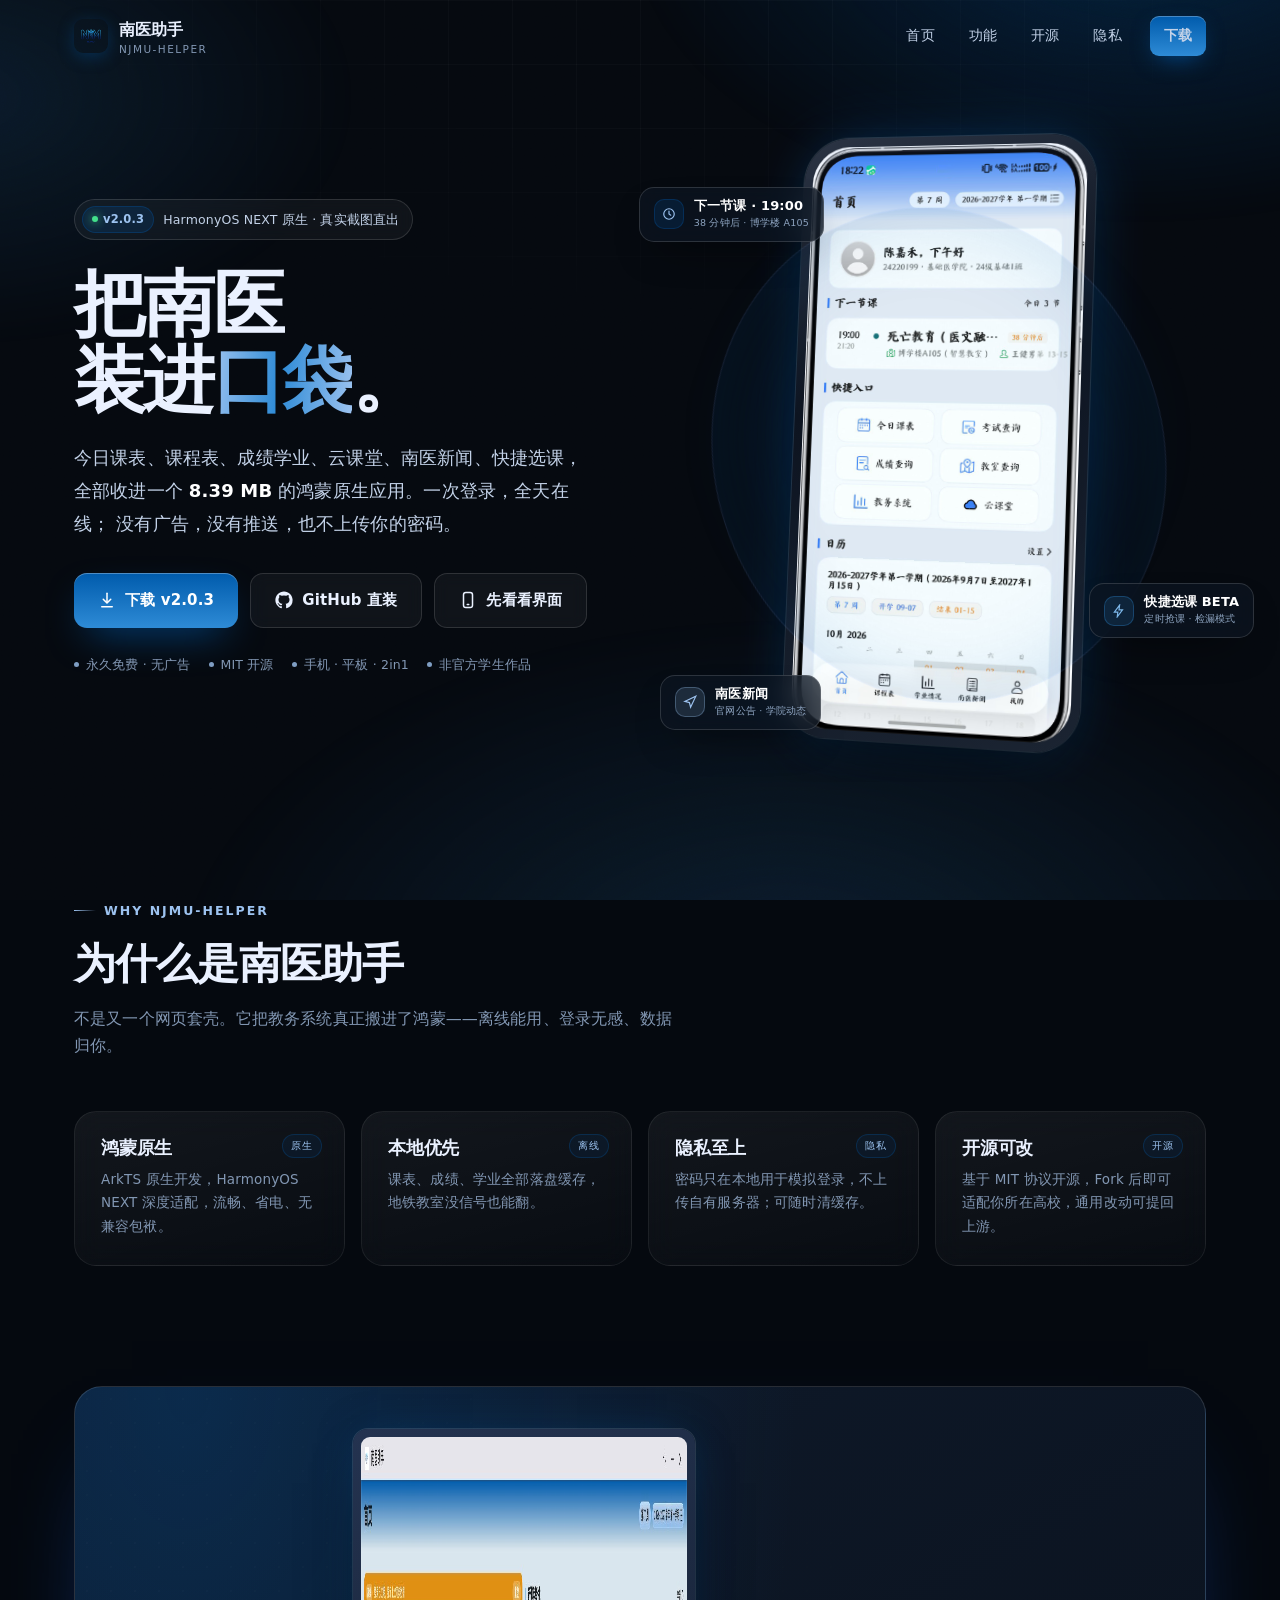
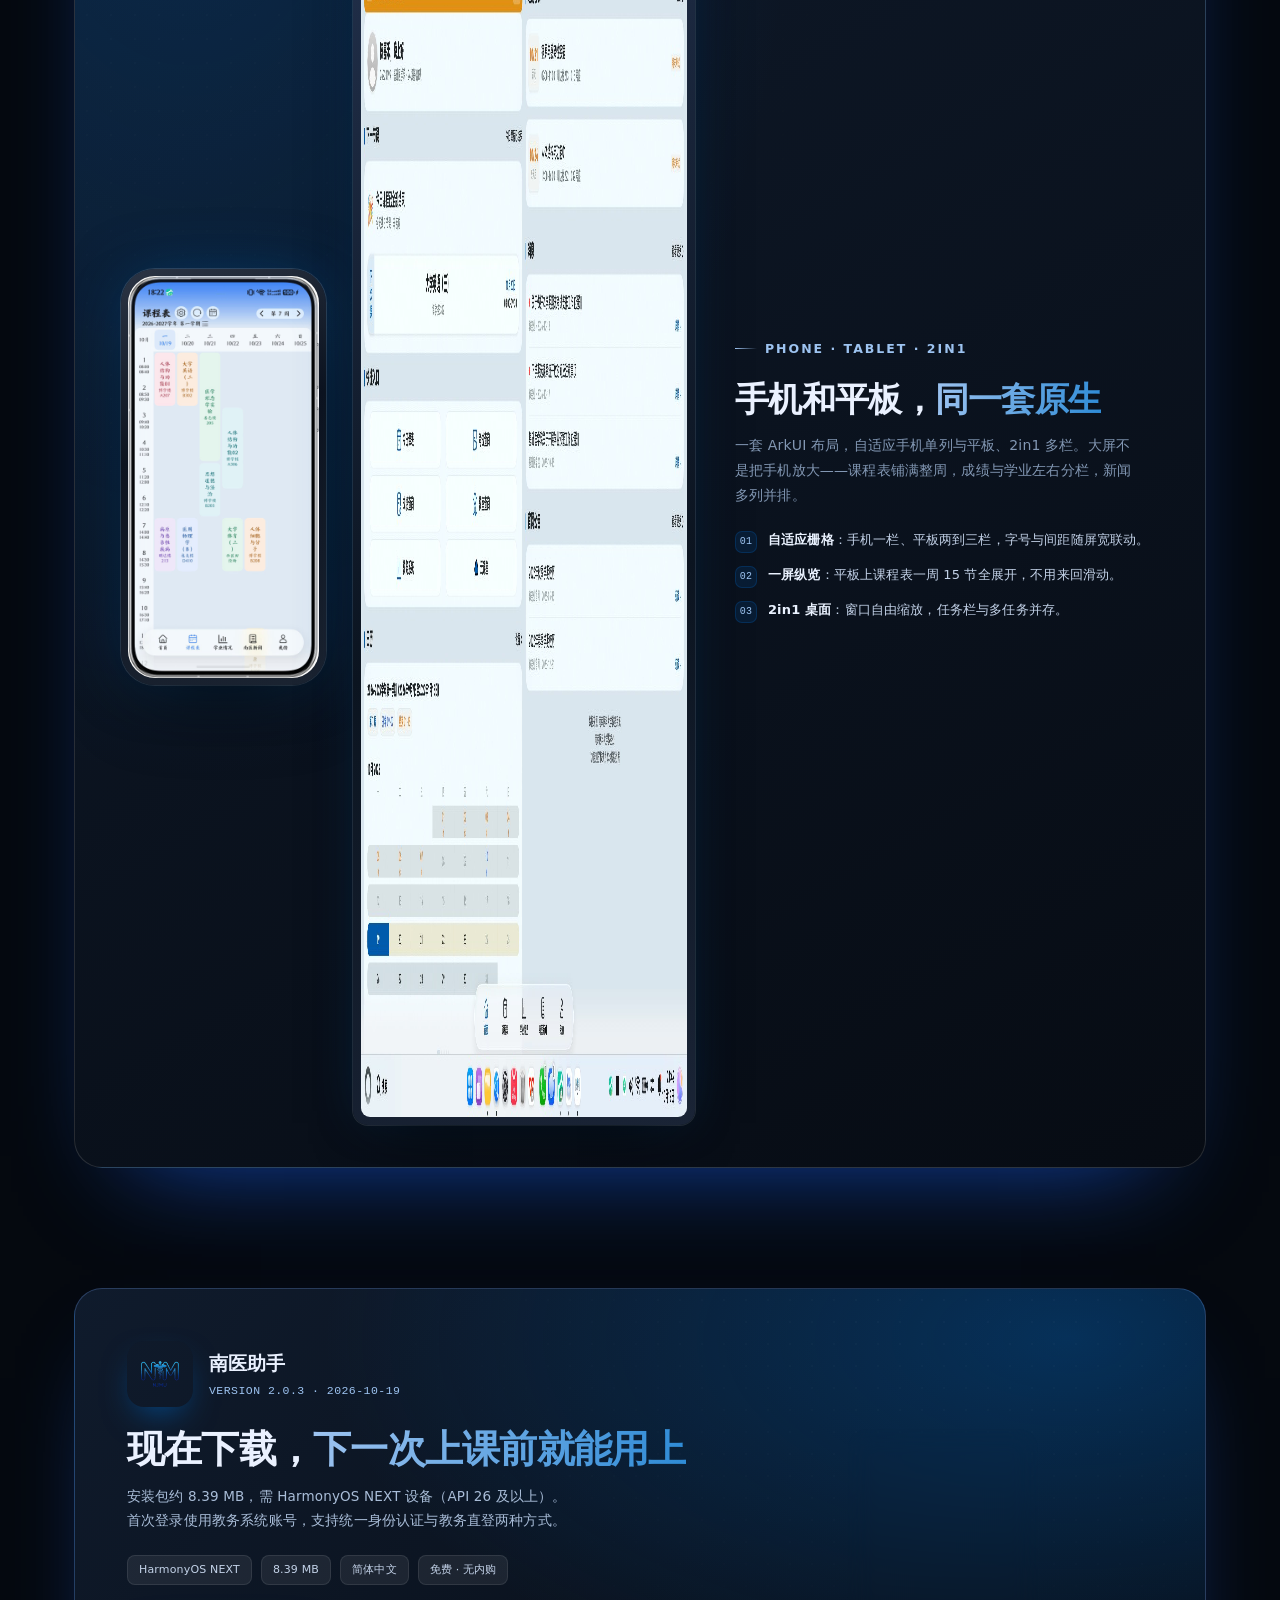
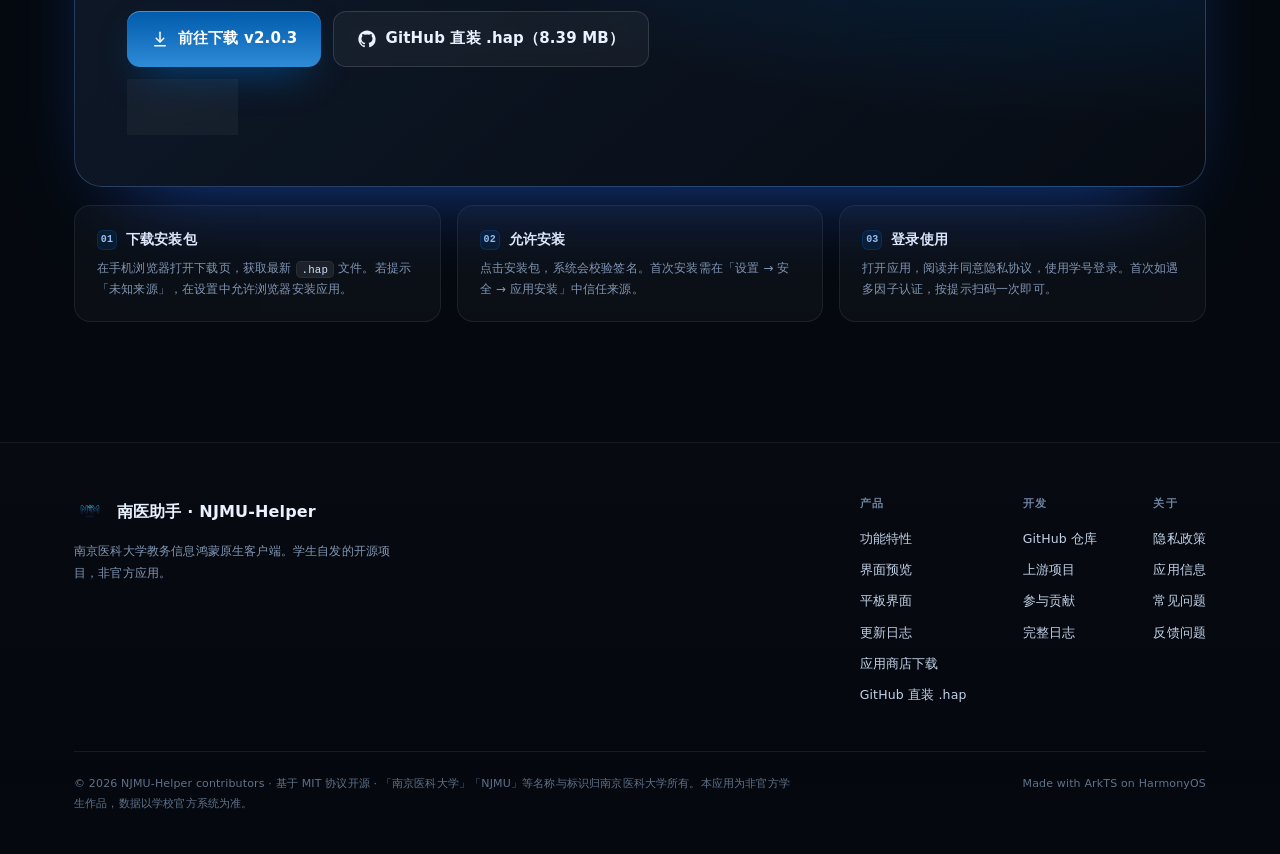
==== website/index.html @ b86165c8 "feat(ui): 南医蓝主题统一 + 平板端截图展示 + 双端自适应与 grid 修复" ====
<!DOCTYPE html>
<html lang="zh-CN">
<head>
<meta charset="utf-8">
<meta name="viewport" content="width=device-width,initial-scale=1">
<title>南医助手 · 南京医科大学鸿蒙原生教务助手</title>
<meta name="description" content="南京医科大学（NJMU）教务信息鸿蒙原生客户端：课表、成绩、学业、云课堂、南医新闻、快捷选课，本地优先、隐私至上、MIT 开源。">
<link rel="icon" href="assets/icon.png">
<link rel="stylesheet" href="assets/style.css">
</head>
<body>
<div class="bg-layer"></div><div class="bg-grid"></div><div class="grain"></div>
<header class="nav" id="nav">
  <div class="wrap nav-in">
    <a class="brand" href="index.html"><img src="assets/icon.png" alt="南医助手"><span>南医助手<small>NJMU-Helper</small></span></a>
    <nav class="nav-links" id="navLinks">
      <a href="index.html" class="active">首页</a>
      <a href="features.html" class="">功能</a>
      <a href="opensource.html" class="">开源</a>
      <a href="privacy.html" class="">隐私</a>
      <a class="nav-cta" href="https://www.sydxky.cn/detail.php?id=1034" target="_blank" rel="noopener">下载</a>
    </nav>
    <button class="nav-toggle" id="navToggle" aria-label="菜单"><span></span><span></span><span></span></button>
  </div>
</header><main>
<section class="hero">
    <div class="wrap hero-grid">
      <div>
        <div class="badge reveal">
          <b><i></i>v2.0.3</b>
          HarmonyOS NEXT 原生 · 真实截图直出
        </div>
        <h1 class="reveal" style="--d:60ms">把南医<br />装进<em>口袋</em>。</h1>
        <p class="lead reveal" style="--d:120ms">
          今日课表、课程表、成绩学业、云课堂、南医新闻、快捷选课，
          全部收进一个 <b>8.39&nbsp;MB</b> 的鸿蒙原生应用。一次登录，全天在线；
          没有广告，没有推送，也不上传你的密码。
        </p>
        <div class="hero-actions reveal" style="--d:180ms">
          <a class="btn btn-primary" href="https://www.sydxky.cn/detail.php?id=1034" target="_blank" rel="noopener">
            <svg viewBox="0 0 24 24" fill="none" stroke="currentColor" stroke-width="2" stroke-linecap="round" stroke-linejoin="round"><path d="M12 3v12"/><path d="m7 11 5 5 5-5"/><path d="M5 21h14"/></svg>
            下载 v2.0.3
          </a>
          <a class="btn btn-ghost" href="https://github.com/xiopeng32-ai/NJMU-Helper/releases/download/v2.0.3/NJMU-Helper-2.0.3.hap" target="_blank" rel="noopener">
            <svg viewBox="0 0 24 24" fill="currentColor"><path d="M12 .5C5.73.5.5 5.73.5 12c0 5.08 3.29 9.39 7.86 10.91.58.11.79-.25.79-.55 0-.27-.01-1.17-.02-2.12-3.2.7-3.88-1.36-3.88-1.36-.52-1.33-1.28-1.69-1.28-1.69-1.05-.72.08-.7.08-.7 1.16.08 1.77 1.19 1.77 1.19 1.03 1.77 2.7 1.26 3.36.96.1-.75.4-1.26.72-1.55-2.55-.29-5.24-1.28-5.24-5.68 0-1.26.45-2.29 1.19-3.1-.12-.29-.52-1.46.11-3.05 0 0 .96-.31 3.15 1.18a10.9 10.9 0 0 1 5.74 0c2.18-1.49 3.14-1.18 3.14-1.18.63 1.59.23 2.76.12 3.05.74.81 1.19 1.84 1.19 3.1 0 4.42-2.7 5.38-5.26 5.66.42.36.79 1.07.79 2.16 0 1.56-.01 2.82-.01 3.2 0 .31.21.67.8.55A11.51 11.51 0 0 0 23.5 12C23.5 5.73 18.27.5 12 .5z"/></svg>
            GitHub 直装
          </a>
          <a class="btn btn-ghost" href="features.html#screens">
            <svg viewBox="0 0 24 24" fill="none" stroke="currentColor" stroke-width="2" stroke-linecap="round" stroke-linejoin="round"><rect x="6" y="2" width="12" height="20" rx="3"/><path d="M11 18h2"/></svg>
            先看看界面
          </a>
        </div>
        <div class="hero-meta reveal" style="--d:240ms">
          <span><i></i>永久免费 · 无广告</span>
          <span><i></i>MIT 开源</span>
          <span><i></i>手机 · 平板 · 2in1</span>
          <span><i></i>非官方学生作品</span>
        </div>
      </div>

      <div class="stage reveal" style="--d:140ms">
        <div class="phone">
          <div class="screen">
            <img class="shot" src="assets/shots/home.jpg" alt="南医助手首页：问候语、下一节课、快捷入口与校历" width="912" height="1920" />
          </div>
        </div>
        <div class="float f1">
          <div class="ico">
            <svg width="14" height="14" viewBox="0 0 24 24" fill="none" stroke="currentColor" stroke-width="2" stroke-linecap="round"><circle cx="12" cy="12" r="9"/><path d="M12 7v5l3 2"/></svg>
          </div>
          <div><b>下一节课 · 19:00</b><small>38 分钟后 · 博学楼 A105</small></div>
        </div>
        <div class="float f2">
          <div class="ico" style="background:rgba(46,139,214,.15);border-color:rgba(46,139,214,.32);color:#7db8ea">
            <svg width="14" height="14" viewBox="0 0 24 24" fill="none" stroke="currentColor" stroke-width="2" stroke-linecap="round"><path d="M13 2 4 14h6l-1 8 9-12h-6l1-8z"/></svg>
          </div>
          <div><b>快捷选课 BETA</b><small>定时抢课 · 检漏模式</small></div>
        </div>
        <div class="float f3">
          <div class="ico" style="background:rgba(157,195,240,.14);border-color:rgba(157,195,240,.3);color:#9dc3f0">
            <svg width="14" height="14" viewBox="0 0 24 24" fill="none" stroke="currentColor" stroke-width="2" stroke-linecap="round"><path d="M3 11 22 2l-9 19-2-8-8-2z"/></svg>
          </div>
          <div><b>南医新闻</b><small>官网公告 · 学院动态</small></div>
        </div>
      </div>
    </div>
  </section>
  <section class="features" id="why">
    <div class="wrap">
      <div class="sec-head reveal">
        <div class="eyebrow">Why NJMU-Helper</div>
        <h2>为什么是南医助手</h2>
        <p>不是又一个网页套壳。它把教务系统真正搬进了鸿蒙——离线能用、登录无感、数据归你。</p>
      </div>
      <div class="bento">
        <article class="card c3 reveal"><span class="tag">原生</span><h3>鸿蒙原生</h3><p>ArkTS 原生开发，HarmonyOS NEXT 深度适配，流畅、省电、无兼容包袱。</p></article>
        <article class="card c3 reveal" style="--d:60ms"><span class="tag">离线</span><h3>本地优先</h3><p>课表、成绩、学业全部落盘缓存，地铁教室没信号也能翻。</p></article>
        <article class="card c3 reveal" style="--d:120ms"><span class="tag">隐私</span><h3>隐私至上</h3><p>密码只在本地用于模拟登录，不上传自有服务器；可随时清缓存。</p></article>
        <article class="card c3 reveal" style="--d:180ms"><span class="tag">开源</span><h3>开源可改</h3><p>基于 MIT 协议开源，Fork 后即可适配你所在高校，通用改动可提回上游。</p></article>
      </div>
    </div>
  </section>
  <section class="dual" id="devices">
    <div class="wrap">
      <div class="duo reveal">
        <div class="duo-devices">
          <div class="phone"><div class="screen"><img class="shot" src="assets/shots/timetable.jpg" alt="手机端课程表" loading="lazy" width="912" height="1920" /></div></div>
          <div class="duo-win"><img src="assets/shots-tablet/home.jpg" alt="平板端首页" loading="lazy" width="1920" height="1280" /></div>
        </div>
        <div class="duo-copy">
          <div class="eyebrow">Phone · Tablet · 2in1</div>
          <h2>手机和平板，<em>同一套原生</em></h2>
          <p>一套 ArkUI 布局，自适应手机单列与平板、2in1 多栏。大屏不是把手机放大——课程表铺满整周，成绩与学业左右分栏，新闻多列并排。</p>
          <div class="duo-points">
            <div><i>01</i><span><b>自适应栅格</b>：手机一栏、平板两到三栏，字号与间距随屏宽联动。</span></div>
            <div><i>02</i><span><b>一屏纵览</b>：平板上课程表一周 15 节全展开，不用来回滑动。</span></div>
            <div><i>03</i><span><b>2in1 桌面</b>：窗口自由缩放，任务栏与多任务并存。</span></div>
          </div>
        </div>
      </div>
    </div>
  </section>
<section class="dl" id="download">
    <div class="wrap">
      <div class="dl-card reveal">
        <div class="dl-left">
          <div class="dl-app">
            <img src="assets/icon.png" alt="南医助手图标" />
            <div><div class="n">南医助手</div><div class="v">VERSION 2.0.3 · 2026-10-19</div></div>
          </div>
          <h2>现在下载，<em>下一次上课前就能用上</em></h2>
          <p class="p">安装包约 8.39&nbsp;MB，需 HarmonyOS NEXT 设备（API 26 及以上）。首次登录使用教务系统账号，支持统一身份认证与教务直登两种方式。</p>
          <div class="dl-meta">
            <span>HarmonyOS NEXT</span>
            <span>8.39 MB</span>
            <span>简体中文</span>
            <span>免费 · 无内购</span>
          </div>
          <div class="dl-btns">
            <a class="btn btn-primary" href="https://www.sydxky.cn/detail.php?id=1034" target="_blank" rel="noopener">
              <svg viewBox="0 0 24 24" fill="none" stroke="currentColor" stroke-width="2" stroke-linecap="round" stroke-linejoin="round"><path d="M12 3v12"/><path d="m7 11 5 5 5-5"/><path d="M5 21h14"/></svg>
              前往下载 v2.0.3
            </a>
            <a class="btn btn-ghost" href="https://github.com/xiopeng32-ai/NJMU-Helper/releases/download/v2.0.3/NJMU-Helper-2.0.3.hap" target="_blank" rel="noopener">
              <svg viewBox="0 0 24 24" fill="currentColor"><path d="M12 .5C5.73.5.5 5.73.5 12c0 5.08 3.29 9.39 7.86 10.91.58.11.79-.25.79-.55 0-.27-.01-1.17-.02-2.12-3.2.7-3.88-1.36-3.88-1.36-.52-1.33-1.28-1.69-1.28-1.69-1.05-.72.08-.7.08-.7 1.16.08 1.77 1.19 1.77 1.19 1.03 1.77 2.7 1.26 3.36.96.1-.75.4-1.26.72-1.55-2.55-.29-5.24-1.28-5.24-5.68 0-1.26.45-2.29 1.19-3.1-.12-.29-.52-1.46.11-3.05 0 0 .96-.31 3.15 1.18a10.9 10.9 0 0 1 5.74 0c2.18-1.49 3.14-1.18 3.14-1.18.63 1.59.23 2.76.12 3.05.74.81 1.19 1.84 1.19 3.1 0 4.42-2.7 5.38-5.26 5.66.42.36.79 1.07.79 2.16 0 1.56-.01 2.82-.01 3.2 0 .31.21.67.8.55A11.51 11.51 0 0 0 23.5 12C23.5 5.73 18.27.5 12 .5z"/></svg>
              GitHub 直装 .hap（8.39 MB）
            </a>
            <a class="btn btn-ghost" id="repoBtn2" href="#" target="_blank" rel="noopener">开源仓库</a>
          </div>
        </div>
        <div class="dl-right">
          <div class="qr">
            <div class="code" id="qrBox"><svg viewBox="-2 -2 33 33" xmlns="http://www.w3.org/2000/svg" role="img" aria-label="扫码下载南医助手"><rect x="-2" y="-2" width="33" height="33" fill="#ffffff"/><g fill="#0b1220" shape-rendering="crispEdges"><rect x="0" y="0" width="7" height="1"/><rect x="8" y="0" width="2" height="1"/><rect x="14" y="0" width="1" height="1"/><rect x="18" y="0" width="3" height="1"/><rect x="22" y="0" width="7" height="1"/><rect x="0" y="1" width="1" height="1"/><rect x="6" y="1" width="1" height="1"/><rect x="8" y="1" width="2" height="1"/><rect x="14" y="1" width="1" height="1"/><rect x="16" y="1" width="3" height="1"/><rect x="22" y="1" width="1" height="1"/><rect x="28" y="1" width="1" height="1"/><rect x="0" y="2" width="1" height="1"/><rect x="2" y="2" width="3" height="1"/><rect x="6" y="2" width="1" height="1"/><rect x="9" y="2" width="2" height="1"/><rect x="13" y="2" width="2" height="1"/><rect x="20" y="2" width="1" height="1"/><rect x="22" y="2" width="1" height="1"/><rect x="24" y="2" width="3" height="1"/><rect x="28" y="2" width="1" height="1"/><rect x="0" y="3" width="1" height="1"/><rect x="2" y="3" width="3" height="1"/><rect x="6" y="3" width="1" height="1"/><rect x="8" y="3" width="2" height="1"/><rect x="11" y="3" width="3" height="1"/><rect x="16" y="3" width="2" height="1"/><rect x="19" y="3" width="1" height="1"/><rect x="22" y="3" width="1" height="1"/><rect x="24" y="3" width="3" height="1"/><rect x="28" y="3" width="1" height="1"/><rect x="0" y="4" width="1" height="1"/><rect x="2" y="4" width="3" height="1"/><rect x="6" y="4" width="1" height="1"/><rect x="9" y="4" width="1" height="1"/><rect x="15" y="4" width="1" height="1"/><rect x="17" y="4" width="1" height="1"/><rect x="19" y="4" width="2" height="1"/><rect x="22" y="4" width="1" height="1"/><rect x="24" y="4" width="3" height="1"/><rect x="28" y="4" width="1" height="1"/><rect x="0" y="5" width="1" height="1"/><rect x="6" y="5" width="1" height="1"/><rect x="9" y="5" width="1" height="1"/><rect x="13" y="5" width="1" height="1"/><rect x="16" y="5" width="1" height="1"/><rect x="18" y="5" width="2" height="1"/><rect x="22" y="5" width="1" height="1"/><rect x="28" y="5" width="1" height="1"/><rect x="0" y="6" width="7" height="1"/><rect x="8" y="6" width="1" height="1"/><rect x="10" y="6" width="1" height="1"/><rect x="12" y="6" width="1" height="1"/><rect x="14" y="6" width="1" height="1"/><rect x="16" y="6" width="1" height="1"/><rect x="18" y="6" width="1" height="1"/><rect x="20" y="6" width="1" height="1"/><rect x="22" y="6" width="7" height="1"/><rect x="8" y="7" width="2" height="1"/><rect x="14" y="7" width="1" height="1"/><rect x="16" y="7" width="4" height="1"/><rect x="0" y="8" width="1" height="1"/><rect x="2" y="8" width="2" height="1"/><rect x="5" y="8" width="3" height="1"/><rect x="10" y="8" width="2" height="1"/><rect x="16" y="8" width="3" height="1"/><rect x="22" y="8" width="1" height="1"/><rect x="25" y="8" width="1" height="1"/><rect x="27" y="8" width="2" height="1"/><rect x="1" y="9" width="1" height="1"/><rect x="5" y="9" width="1" height="1"/><rect x="7" y="9" width="1" height="1"/><rect x="10" y="9" width="1" height="1"/><rect x="12" y="9" width="1" height="1"/><rect x="14" y="9" width="1" height="1"/><rect x="16" y="9" width="1" height="1"/><rect x="19" y="9" width="2" height="1"/><rect x="22" y="9" width="3" height="1"/><rect x="28" y="9" width="1" height="1"/><rect x="0" y="10" width="2" height="1"/><rect x="4" y="10" width="3" height="1"/><rect x="9" y="10" width="1" height="1"/><rect x="12" y="10" width="3" height="1"/><rect x="16" y="10" width="3" height="1"/><rect x="23" y="10" width="2" height="1"/><rect x="26" y="10" width="2" height="1"/><rect x="3" y="11" width="2" height="1"/><rect x="7" y="11" width="3" height="1"/><rect x="11" y="11" width="1" height="1"/><rect x="13" y="11" width="2" height="1"/><rect x="16" y="11" width="1" height="1"/><rect x="21" y="11" width="1" height="1"/><rect x="23" y="11" width="2" height="1"/><rect x="28" y="11" width="1" height="1"/><rect x="0" y="12" width="1" height="1"/><rect x="4" y="12" width="1" height="1"/><rect x="6" y="12" width="2" height="1"/><rect x="9" y="12" width="5" height="1"/><rect x="17" y="12" width="1" height="1"/><rect x="25" y="12" width="2" height="1"/><rect x="1" y="13" width="2" height="1"/><rect x="5" y="13" width="1" height="1"/><rect x="8" y="13" width="2" height="1"/><rect x="15" y="13" width="3" height="1"/><rect x="19" y="13" width="1" height="1"/><rect x="21" y="13" width="3" height="1"/><rect x="26" y="13" width="3" height="1"/><rect x="3" y="14" width="2" height="1"/><rect x="6" y="14" width="1" height="1"/><rect x="10" y="14" width="1" height="1"/><rect x="13" y="14" width="2" height="1"/><rect x="19" y="14" width="1" height="1"/><rect x="23" y="14" width="2" height="1"/><rect x="26" y="14" width="3" height="1"/><rect x="1" y="15" width="2" height="1"/><rect x="5" y="15" width="1" height="1"/><rect x="7" y="15" width="1" height="1"/><rect x="12" y="15" width="1" height="1"/><rect x="16" y="15" width="1" height="1"/><rect x="19" y="15" width="2" height="1"/><rect x="23" y="15" width="2" height="1"/><rect x="27" y="15" width="1" height="1"/><rect x="1" y="16" width="4" height="1"/><rect x="6" y="16" width="3" height="1"/><rect x="10" y="16" width="1" height="1"/><rect x="14" y="16" width="3" height="1"/><rect x="18" y="16" width="4" height="1"/><rect x="24" y="16" width="2" height="1"/><rect x="27" y="16" width="1" height="1"/><rect x="2" y="17" width="1" height="1"/><rect x="4" y="17" width="2" height="1"/><rect x="11" y="17" width="1" height="1"/><rect x="13" y="17" width="1" height="1"/><rect x="15" y="17" width="3" height="1"/><rect x="23" y="17" width="1" height="1"/><rect x="25" y="17" width="3" height="1"/><rect x="0" y="18" width="1" height="1"/><rect x="2" y="18" width="1" height="1"/><rect x="4" y="18" width="9" height="1"/><rect x="15" y="18" width="1" height="1"/><rect x="18" y="18" width="1" height="1"/><rect x="20" y="18" width="1" height="1"/><rect x="23" y="18" width="1" height="1"/><rect x="26" y="18" width="1" height="1"/><rect x="4" y="19" width="1" height="1"/><rect x="8" y="19" width="3" height="1"/><rect x="12" y="19" width="1" height="1"/><rect x="14" y="19" width="1" height="1"/><rect x="17" y="19" width="2" height="1"/><rect x="20" y="19" width="1" height="1"/><rect x="26" y="19" width="1" height="1"/><rect x="1" y="20" width="6" height="1"/><rect x="9" y="20" width="5" height="1"/><rect x="17" y="20" width="2" height="1"/><rect x="20" y="20" width="7" height="1"/><rect x="8" y="21" width="6" height="1"/><rect x="16" y="21" width="5" height="1"/><rect x="24" y="21" width="5" height="1"/><rect x="0" y="22" width="7" height="1"/><rect x="8" y="22" width="1" height="1"/><rect x="11" y="22" width="1" height="1"/><rect x="13" y="22" width="1" height="1"/><rect x="17" y="22" width="4" height="1"/><rect x="22" y="22" width="1" height="1"/><rect x="24" y="22" width="2" height="1"/><rect x="27" y="22" width="1" height="1"/><rect x="0" y="23" width="1" height="1"/><rect x="6" y="23" width="1" height="1"/><rect x="8" y="23" width="3" height="1"/><rect x="16" y="23" width="1" height="1"/><rect x="20" y="23" width="1" height="1"/><rect x="24" y="23" width="2" height="1"/><rect x="28" y="23" width="1" height="1"/><rect x="0" y="24" width="1" height="1"/><rect x="2" y="24" width="3" height="1"/><rect x="6" y="24" width="1" height="1"/><rect x="9" y="24" width="1" height="1"/><rect x="12" y="24" width="1" height="1"/><rect x="14" y="24" width="1" height="1"/><rect x="17" y="24" width="2" height="1"/><rect x="20" y="24" width="5" height="1"/><rect x="26" y="24" width="3" height="1"/><rect x="0" y="25" width="1" height="1"/><rect x="2" y="25" width="3" height="1"/><rect x="6" y="25" width="1" height="1"/><rect x="8" y="25" width="2" height="1"/><rect x="12" y="25" width="1" height="1"/><rect x="14" y="25" width="3" height="1"/><rect x="19" y="25" width="1" height="1"/><rect x="21" y="25" width="1" height="1"/><rect x="24" y="25" width="2" height="1"/><rect x="28" y="25" width="1" height="1"/><rect x="0" y="26" width="1" height="1"/><rect x="2" y="26" width="3" height="1"/><rect x="6" y="26" width="1" height="1"/><rect x="8" y="26" width="2" height="1"/><rect x="12" y="26" width="1" height="1"/><rect x="14" y="26" width="1" height="1"/><rect x="16" y="26" width="6" height="1"/><rect x="23" y="26" width="1" height="1"/><rect x="26" y="26" width="1" height="1"/><rect x="28" y="26" width="1" height="1"/><rect x="0" y="27" width="1" height="1"/><rect x="6" y="27" width="1" height="1"/><rect x="10" y="27" width="1" height="1"/><rect x="12" y="27" width="4" height="1"/><rect x="18" y="27" width="1" height="1"/><rect x="20" y="27" width="4" height="1"/><rect x="25" y="27" width="1" height="1"/><rect x="27" y="27" width="1" height="1"/><rect x="0" y="28" width="7" height="1"/><rect x="8" y="28" width="1" height="1"/><rect x="12" y="28" width="1" height="1"/><rect x="14" y="28" width="1" height="1"/><rect x="16" y="28" width="1" height="1"/><rect x="18" y="28" width="3" height="1"/><rect x="25" y="28" width="1" height="1"/><rect x="27" y="28" width="1" height="1"/></g></svg></div>
            <span>扫码打开下载页</span>
          </div>
        </div>
      </div>

      <div class="steps">
        <div class="step reveal"><b><i>01</i>下载安装包</b><p>在手机浏览器打开下载页，获取最新 <code>.hap</code> 文件。若提示「未知来源」，在设置中允许浏览器安装应用。</p></div>
        <div class="step reveal" style="--d:70ms"><b><i>02</i>允许安装</b><p>点击安装包，系统会校验签名。首次安装需在「设置 → 安全 → 应用安装」中信任来源。</p></div>
        <div class="step reveal" style="--d:140ms"><b><i>03</i>登录使用</b><p>打开应用，阅读并同意隐私协议，使用学号登录。首次如遇多因子认证，按提示扫码一次即可。</p></div>
      </div>
    </div>
  </section>
</main>
<footer>
  <div class="wrap">
    <div class="foot-top">
      <div class="foot-brand">
        <div><img src="assets/icon.png" alt="">南医助手 · NJMU-Helper</div>
        <p>南京医科大学教务信息鸿蒙原生客户端。学生自发的开源项目，非官方应用。</p>
      </div>
      <div class="foot-links">
        <div class="foot-col"><h5>产品</h5>
          <a href="features.html">功能特性</a>
          <a href="features.html#screens">界面预览</a>
          <a href="features.html#tablet">平板界面</a>
          <a href="opensource.html#changelog">更新日志</a>
          <a href="https://www.sydxky.cn/detail.php?id=1034" target="_blank" rel="noopener">应用商店下载</a>
          <a href="https://github.com/xiopeng32-ai/NJMU-Helper/releases/download/v2.0.3/NJMU-Helper-2.0.3.hap" target="_blank" rel="noopener">GitHub 直装 .hap</a>
        </div>
        <div class="foot-col"><h5>开发</h5>
          <a id="repoBtn3" href="#" target="_blank" rel="noopener">GitHub 仓库</a>
          <a href="https://github.com/FengHDSL/XJAU-Helper" target="_blank" rel="noopener">上游项目</a>
          <a id="contribLink" href="#" target="_blank" rel="noopener">参与贡献</a>
          <a id="changelogLink" href="#" target="_blank" rel="noopener">完整日志</a>
        </div>
        <div class="foot-col"><h5>关于</h5>
          <a href="privacy.html">隐私政策</a>
          <a href="features.html">应用信息</a>
          <a href="features.html#faq">常见问题</a>
          <a href="https://www.sydxky.cn/detail.php?id=1034" target="_blank" rel="noopener">反馈问题</a>
        </div>
      </div>
    </div>
    <div class="foot-bot">
      <div class="disclaimer">© 2026 NJMU-Helper contributors · 基于 MIT 协议开源 · 「南京医科大学」「NJMU」等名称与标识归南京医科大学所有。本应用为非官方学生作品，数据以学校官方系统为准。</div>
      <div>Made with ArkTS on HarmonyOS</div>
    </div>
  </div>
</footer>
<script src="assets/app.js"></script>
</body>
</html>
---- website/assets/style.css ----
/* ============ tokens ============ */
:root{
  --bg:#05090f;
  --bg-soft:#070d16;
  --ink:#eaf1ff;
  --ink-2:#c3d2e8;
  --muted:#8297b3;
  --muted-2:#5f7189;
  --brand:#005bac;
  --brand-2:#9dc3f0;
  --brand-deep:#005bac;
  --line:rgba(255,255,255,.075);
  --line-2:rgba(255,255,255,.13);
  --glass:rgba(255,255,255,.042);
  --glass-2:rgba(255,255,255,.07);
  --accent:#005bac;
  --accent-2:#2e8bd6;
  --accent-bright:#9dc3f0;
  --accent-glow:rgba(0,91,172,.5);
  --radius:22px;
  --shadow:0 30px 80px -30px rgba(0,0,0,.85);
  --font:"HarmonyOS Sans SC","PingFang SC","MiSans","Noto Sans SC","Microsoft YaHei",system-ui,-apple-system,"Segoe UI",sans-serif;
  --mono:"SF Mono","JetBrains Mono","Cascadia Code",ui-monospace,Menlo,Consolas,monospace;
  --max:1180px;
}
*{box-sizing:border-box}
html{scroll-behavior:smooth;scroll-padding-top:88px;-webkit-text-size-adjust:100%}
body{
  margin:0;background:var(--bg);color:var(--ink);font-family:var(--font);
  font-size:16px;line-height:1.7;letter-spacing:.01em;
  -webkit-font-smoothing:antialiased;overflow-x:hidden;
}
::selection{background:rgba(0,91,172,.35);color:#fff}
a{color:inherit;text-decoration:none}
code{font-family:var(--mono);font-size:.9em;padding:1.5px 5px;border-radius:5px;background:rgba(255,255,255,.075);border:1px solid rgba(255,255,255,.06);color:#cfe2ff}
img{max-width:100%;display:block}
button{font-family:inherit;border:0;background:none;color:inherit;cursor:pointer}
h1,h2,h3,h4{margin:0;font-weight:650;letter-spacing:-.02em;line-height:1.18}
p{margin:0}
ul{margin:0;padding:0;list-style:none}

/* ============ background layers ============ */
.bg-layer{position:fixed;inset:0;z-index:-2;overflow:hidden;pointer-events:none}
.bg-layer::before{
  content:"";position:absolute;inset:-20%;
  background:
    radial-gradient(46% 38% at 78% 8%,rgba(0,91,172,.30),transparent 62%),
    radial-gradient(34% 30% at 12% 22%,rgba(46,139,214,.14),transparent 65%),
    radial-gradient(50% 42% at 58% 92%,rgba(46,139,214,.16),transparent 68%);
  filter:blur(10px);
  animation:drift 24s ease-in-out infinite alternate;
}
@keyframes drift{
  0%{transform:translate3d(0,0,0) scale(1)}
  100%{transform:translate3d(-2.5%,2%,0) scale(1.06)}
}
.bg-grid{
  position:fixed;inset:0;z-index:-2;pointer-events:none;
  background-image:linear-gradient(rgba(255,255,255,.045) 1px,transparent 1px),
                   linear-gradient(90deg,rgba(255,255,255,.045) 1px,transparent 1px);
  background-size:64px 64px;
  mask-image:radial-gradient(ellipse 70% 55% at 50% 0%,#000 20%,transparent 78%);
  -webkit-mask-image:radial-gradient(ellipse 70% 55% at 50% 0%,#000 20%,transparent 78%);
  opacity:.6;
}
.grain{
  position:fixed;inset:0;z-index:-1;pointer-events:none;opacity:.28;mix-blend-mode:overlay;
  background-image:url("data:image/svg+xml,%3Csvg xmlns='http://www.w3.org/2000/svg' width='160' height='160'%3E%3Cfilter id='n'%3E%3CfeTurbulence type='fractalNoise' baseFrequency='.85' numOctaves='3'/%3E%3C/filter%3E%3Crect width='160' height='160' filter='url(%23n)' opacity='.5'/%3E%3C/svg%3E");
}

/* ============ layout ============ */
.wrap{width:100%;max-width:var(--max);margin:0 auto;padding:0 24px}
section{position:relative}
.sec-head{max-width:720px;margin-bottom:52px}
.eyebrow{
  display:inline-flex;align-items:center;gap:8px;
  font-size:12.5px;letter-spacing:.16em;text-transform:uppercase;
  color:var(--brand-2);font-weight:600;margin-bottom:18px;
}
.eyebrow::before{content:"";width:22px;height:1px;background:linear-gradient(90deg,var(--brand-2),transparent)}
.sec-head h2{font-size:clamp(28px,3.4vw,42px);margin-bottom:16px}
.sec-head h2 em{font-style:normal;background:linear-gradient(100deg,#9dc3f0,#2e8bd6 55%,#9dc3f0);-webkit-background-clip:text;background-clip:text;color:transparent}
.sec-head p{color:var(--muted);font-size:16px;max-width:600px}

/* ============ nav ============ */
.nav{
  position:fixed;top:0;left:0;right:0;z-index:60;
  transition:background .35s ease,border-color .35s ease,backdrop-filter .35s ease;
  border-bottom:1px solid transparent;
}
.nav.scrolled{
  background:rgba(5,9,15,.72);backdrop-filter:blur(20px) saturate(150%);
  -webkit-backdrop-filter:blur(20px) saturate(150%);
  border-bottom-color:var(--line);
}
.nav-in{display:flex;align-items:center;gap:14px;height:72px}
.brand{display:flex;align-items:center;gap:11px;font-weight:700;letter-spacing:-.01em;font-size:16px}
.brand img{width:34px;height:34px;border-radius:9px;box-shadow:0 4px 16px rgba(0,91,172,.35)}
.brand span small{display:block;font-size:10.5px;font-weight:500;letter-spacing:.14em;color:var(--muted);text-transform:uppercase;line-height:1.2}
.nav-links{display:flex;gap:6px;margin-left:auto}
.nav-links a{
  padding:8px 14px;border-radius:9px;font-size:14px;color:var(--ink-2);
  transition:color .2s,background .2s;
}
.nav-links a:hover{color:#fff;background:var(--glass)}
.nav-cta{
  margin-left:8px;display:inline-flex;align-items:center;gap:8px;
  padding:9px 18px;border-radius:11px;font-size:14px;font-weight:600;
  background:linear-gradient(180deg,#005bac,#2e8bd6);
  box-shadow:0 8px 24px -8px rgba(0,91,172,.85),inset 0 1px 0 rgba(255,255,255,.28);
  transition:transform .2s,box-shadow .2s;
}
.nav-cta:hover{transform:translateY(-1px);box-shadow:0 14px 30px -10px rgba(0,91,172,.95)}
.nav-toggle{display:none;width:40px;height:40px;border-radius:10px;border:1px solid var(--line);align-items:center;justify-content:center}
.nav-toggle span{display:block;width:16px;height:1.5px;background:#fff;position:relative}
.nav-toggle span::before,.nav-toggle span::after{content:"";position:absolute;left:0;width:16px;height:1.5px;background:#fff}
.nav-toggle span::before{top:-5px}.nav-toggle span::after{top:5px}

/* ============ hero ============ */
.hero{padding:132px 0 40px;overflow:hidden}
.hero-grid{display:grid;grid-template-columns:1.02fr .98fr;gap:40px;align-items:center}
.badge{
  display:inline-flex;align-items:center;gap:9px;padding:6px 13px 6px 7px;border-radius:99px;
  border:1px solid var(--line-2);background:var(--glass);font-size:12.5px;color:var(--ink-2);
  margin-bottom:26px;backdrop-filter:blur(8px);
}
.badge b{
  display:inline-flex;align-items:center;gap:5px;padding:3px 9px;border-radius:99px;
  background:rgba(0,91,172,.18);color:#9dc3f0;font-size:11.5px;font-weight:600;
  border:1px solid rgba(0,91,172,.3);
}
.badge i{width:6px;height:6px;border-radius:50%;background:#43e08b;box-shadow:0 0 10px #43e08b;display:inline-block}
.hero h1{
  font-size:clamp(40px,6vw,72px);line-height:1.06;letter-spacing:-.035em;font-weight:750;
  margin-bottom:22px;
}
.hero h1 em{
  font-style:normal;position:relative;
  background:linear-gradient(96deg,#9dc3f0 0%,#2e8bd6 48%,#9dc3f0 100%);
  -webkit-background-clip:text;background-clip:text;color:transparent;
}
.hero .lead{font-size:clamp(15.5px,1.5vw,18px);color:var(--ink-2);max-width:520px;line-height:1.85}
.hero .lead b{color:#fff;font-weight:600}
.hero-actions{display:flex;flex-wrap:wrap;gap:12px;margin-top:32px}
.btn{
  display:inline-flex;align-items:center;justify-content:center;gap:9px;
  padding:14px 24px;border-radius:13px;font-size:15px;font-weight:600;
  transition:transform .22s cubic-bezier(.2,.7,.3,1),box-shadow .22s,background .22s;
}
.btn-primary{
  background:linear-gradient(180deg,#005bac,#2e8bd6);color:#fff;
  box-shadow:0 16px 40px -16px rgba(0,91,172,.95),inset 0 1px 0 rgba(255,255,255,.3);
}
.btn-primary:hover{transform:translateY(-2px);box-shadow:0 22px 48px -16px rgba(0,91,172,1)}
.btn-ghost{border:1px solid var(--line-2);background:var(--glass);color:var(--ink);backdrop-filter:blur(8px)}
.btn-ghost:hover{background:var(--glass-2);transform:translateY(-2px)}
.btn svg{width:18px;height:18px;flex:none}
.hero-meta{display:flex;flex-wrap:wrap;gap:18px;margin-top:26px;font-size:12.5px;color:var(--muted)}
.hero-meta span{display:inline-flex;align-items:center;gap:7px}
.hero-meta i{width:5px;height:5px;border-radius:50%;background:var(--brand-2);opacity:.8}

/* phone stage */
.stage{position:relative;display:flex;justify-content:center;align-items:center;min-height:600px}
.stage::before{
  content:"";position:absolute;width:460px;height:460px;border-radius:50%;
  background:radial-gradient(circle,rgba(0,91,172,.42),rgba(0,91,172,0) 66%);
  filter:blur(30px);
}
.stage::after{
  content:"";position:absolute;inset:12% 8% 6% 8%;border-radius:50%;
  border:1px solid rgba(120,170,255,.14);transform:rotate(-18deg);
  box-shadow:0 0 90px rgba(0,91,172,.16) inset;
}
.phone{
  position:relative;width:302px;border-radius:46px;padding:9px;
  background:linear-gradient(160deg,#2b3444,#0d1420 40%,#1b2432);
  box-shadow:var(--shadow),0 0 0 1px rgba(255,255,255,.14),0 0 60px -10px rgba(0,91,172,.5);
  transform:perspective(1600px) rotateY(-13deg) rotateX(4deg) rotateZ(1.2deg);
  transition:transform .8s cubic-bezier(.2,.8,.2,1);
}
.stage:hover .phone{transform:perspective(1600px) rotateY(-4deg) rotateX(2deg) rotateZ(0deg)}
.screen{
  position:relative;border-radius:38px;overflow:hidden;background:#070c14;
  height:592px;display:flex;flex-direction:column;
}
.screen::after{
  content:"";position:absolute;inset:0;border-radius:38px;pointer-events:none;
  box-shadow:inset 0 0 0 1px rgba(255,255,255,.07),inset 0 20px 40px -20px rgba(120,170,255,.25);
}
.shot{width:100%;height:100%;object-fit:cover;object-position:top center;display:block}

/* floating chips */
.float{
  position:absolute;z-index:6;display:flex;align-items:center;gap:10px;
  padding:10px 14px;border-radius:15px;border:1px solid rgba(255,255,255,.14);
  background:rgba(13,21,33,.72);backdrop-filter:blur(16px) saturate(160%);
  box-shadow:0 18px 40px -20px rgba(0,0,0,.9);
  font-size:11.5px;color:#cfe2ff;animation:bob 7s ease-in-out infinite;
}
.float b{display:block;font-size:13px;color:#fff;font-weight:650;line-height:1.3}
.float small{display:block;font-size:9.5px;color:#8ea4c0;letter-spacing:.02em}
.float .ico{
  width:30px;height:30px;border-radius:10px;display:grid;place-items:center;flex:none;
  background:rgba(0,91,172,.16);border:1px solid rgba(0,91,172,.3);color:#9dc3f0;
}
.float.f1{top:9%;left:-6%;animation-delay:-1.4s}
.float.f2{bottom:17%;right:-9%;animation-delay:-3.2s}
.float.f3{bottom:2%;left:-2%;animation-delay:-5s}
@keyframes bob{0%,100%{transform:translateY(0)}50%{transform:translateY(-11px)}}

/* ============ stats ============ */
.stats{padding:56px 0 0}
.stats-in{
  display:grid;grid-template-columns:repeat(5,1fr);
  border:1px solid var(--line);border-radius:20px;overflow:hidden;
  background:linear-gradient(180deg,rgba(255,255,255,.045),rgba(255,255,255,.012));
  backdrop-filter:blur(14px);
}
.stat{padding:26px 20px;text-align:center;border-right:1px solid var(--line)}
.stat:last-child{border-right:0}
.stat b{display:block;font-size:clamp(22px,2.4vw,30px);font-weight:750;letter-spacing:-.03em;background:linear-gradient(180deg,#fff,#9dc3f0);-webkit-background-clip:text;background-clip:text;color:transparent}
.stat span{display:block;font-size:11.5px;color:var(--muted);margin-top:5px;letter-spacing:.04em}

/* ============ features bento ============ */
.features{padding:110px 0 0}
.bento{display:grid;grid-template-columns:repeat(12,1fr);gap:16px}
.card{
  position:relative;overflow:hidden;padding:26px;border-radius:var(--radius);
  border:1px solid var(--line);background:linear-gradient(165deg,rgba(255,255,255,.058),rgba(255,255,255,.016));
  backdrop-filter:blur(14px);
  transition:transform .35s cubic-bezier(.2,.7,.3,1),border-color .35s,box-shadow .35s;
}
.card::before{
  content:"";position:absolute;inset:0;border-radius:inherit;pointer-events:none;
  background:radial-gradient(360px 200px at var(--mx,50%) var(--my,0%),rgba(46,139,214,.12),transparent 70%);
  opacity:0;transition:opacity .4s;
}
.card:hover{transform:translateY(-4px);border-color:rgba(120,170,255,.3);box-shadow:0 30px 60px -35px rgba(20,80,200,.7)}
.card:hover::before{opacity:1}
.card .ico{
  width:44px;height:44px;border-radius:13px;display:grid;place-items:center;margin-bottom:18px;
  background:linear-gradient(150deg,rgba(0,91,172,.22),rgba(46,139,214,.10));
  border:1px solid rgba(120,170,255,.24);color:#9dc3f0;
  box-shadow:inset 0 1px 0 rgba(255,255,255,.12);
}
.card .ico svg{width:21px;height:21px}
.card h3{font-size:17.5px;margin-bottom:9px;letter-spacing:-.01em}
.card p{font-size:13.5px;color:var(--muted);line-height:1.75}
.card .tag{
  position:absolute;top:22px;right:22px;font-size:9.5px;letter-spacing:.1em;text-transform:uppercase;
  color:#9dc3f0;padding:3px 8px;border:1px solid rgba(0,91,172,.28);border-radius:99px;background:rgba(0,91,172,.1);
}
.card .tag.warn{color:#bcdcff;border-color:rgba(46,139,214,.35);background:rgba(157,195,240,.12)}
.card .klist{display:flex;flex-wrap:wrap;gap:6px;margin-top:16px}
.card .klist span{font-size:10.5px;color:#a9bdd8;padding:4px 9px;border-radius:7px;background:rgba(255,255,255,.055);border:1px solid var(--line)}
.c7{grid-column:span 7}
.c5{grid-column:span 5}
.c4{grid-column:span 4}
.c3{grid-column:span 3}
.c6{grid-column:span 6}

/* mini timetable */
.mini{
  margin-top:20px;display:grid;grid-template-columns:22px repeat(5,1fr);gap:4px;
  font-size:7.5px;color:#7f93ad;
}
.mini .h{text-align:center;padding-bottom:2px}
.mini .r{display:flex;align-items:center;justify-content:center;font-size:7px;color:#5f7189}
.slot{height:26px;border-radius:6px;background:rgba(255,255,255,.035);border:1px solid rgba(255,255,255,.04)}
.slot.b1{background:linear-gradient(150deg,rgba(0,91,172,.42),rgba(0,91,172,.16));border-color:rgba(0,91,172,.35)}
.slot.b2{background:linear-gradient(150deg,rgba(46,139,214,.38),rgba(46,139,214,.14));border-color:rgba(46,139,214,.32)}
.slot.b3{background:linear-gradient(150deg,rgba(74,159,224,.38),rgba(74,159,224,.14));border-color:rgba(74,159,224,.32)}
.slot.b4{background:linear-gradient(150deg,rgba(157,195,240,.34),rgba(157,195,240,.12));border-color:rgba(157,195,240,.3)}

/* score bars in card */
.bars{display:flex;align-items:flex-end;gap:9px;height:92px;margin-top:22px}
.bars div{flex:1;border-radius:6px 6px 3px 3px;background:linear-gradient(180deg,#2e8bd6,rgba(0,91,172,.18));position:relative}
.bars div:nth-child(2){background:linear-gradient(180deg,#9dc3f0,rgba(46,139,214,.16))}
.bars div:nth-child(3){background:linear-gradient(180deg,#4a9fe0,rgba(74,159,224,.16))}
.bars div:nth-child(4){background:linear-gradient(180deg,#7db8ea,rgba(56,214,176,.16))}
.bars div span{position:absolute;bottom:-18px;left:0;right:0;text-align:center;font-size:8.5px;color:#7d92ae}

/* ============ screens ============ */
.screens{padding:120px 0 0}
.gallery{
  display:grid;grid-template-columns:repeat(3,1fr);gap:46px 30px;margin-top:56px;
}
.shot-card{margin:0;display:flex;flex-direction:column;align-items:center;gap:16px}
.shot-card .phone{
  width:100%;max-width:288px;transform:none;margin:0;
  transition:transform .5s cubic-bezier(.2,.8,.2,1),box-shadow .5s;
}
.shot-card:hover .phone{transform:translateY(-8px);box-shadow:var(--shadow),0 0 0 1px rgba(255,255,255,.22),0 28px 70px -28px rgba(0,91,172,.6)}
.shot-card .screen{height:auto;aspect-ratio:912/1920}
.shot-card .screen::after{box-shadow:inset 0 0 0 1px rgba(255,255,255,.06)}
.shot-card figcaption{display:flex;gap:13px;align-items:flex-start;width:100%;max-width:288px}
.shot-card .no{
  flex:none;font-family:var(--mono);font-size:12px;font-weight:700;line-height:1;color:#9dc3f0;
  padding:6px 8px;border-radius:9px;background:rgba(0,91,172,.12);border:1px solid rgba(0,91,172,.22);
}
.shot-card figcaption h4{font-size:15px;margin-bottom:5px;color:#eaf2ff;letter-spacing:.01em}
.shot-card figcaption p{font-size:12.5px;color:var(--muted);line-height:1.6}

/* ============ details ============ */
.details{padding:120px 0 0}
.detail-grid{display:grid;grid-template-columns:repeat(2,1fr);gap:16px}
.detail{
  display:flex;gap:20px;padding:28px;border-radius:20px;border:1px solid var(--line);
  background:linear-gradient(150deg,rgba(255,255,255,.05),rgba(255,255,255,.012));
  transition:border-color .3s,background .3s;
}
.detail:hover{border-color:rgba(120,170,255,.26);background:linear-gradient(150deg,rgba(255,255,255,.07),rgba(255,255,255,.02))}
.detail .n{
  font-family:var(--mono);font-size:11px;color:#9dc3f0;letter-spacing:.08em;padding-top:4px;flex:none;
  width:26px;
}
.detail h4{font-size:16px;margin-bottom:7px}
.detail p{font-size:13px;color:var(--muted);line-height:1.75}

/* ============ changelog ============ */
.log{padding:120px 0 0}
.timeline{position:relative;padding-left:26px}
.timeline::before{content:"";position:absolute;left:5px;top:8px;bottom:8px;width:1px;background:linear-gradient(180deg,rgba(46,139,214,.6),rgba(255,255,255,.08) 40%,transparent)}
.tl-item{position:relative;padding:0 0 34px 0}
.tl-item::before{
  content:"";position:absolute;left:-25px;top:7px;width:9px;height:9px;border-radius:50%;
  background:#0a1119;border:1.5px solid rgba(120,170,255,.55);
}
.tl-item.new::before{background:#2e8bd6;border-color:#9dc3f0;box-shadow:0 0 0 4px rgba(0,91,172,.16),0 0 16px rgba(74,148,255,.9)}
.tl-head{display:flex;align-items:baseline;gap:12px;flex-wrap:wrap;margin-bottom:8px}
.tl-head b{font-size:16px;letter-spacing:-.01em}
.tl-head time{font-size:11.5px;color:var(--muted);font-family:var(--mono)}
.tl-head .pill{font-size:9.5px;padding:2px 8px;border-radius:99px;background:rgba(0,91,172,.16);border:1px solid rgba(0,91,172,.3);color:#9dc3f0;letter-spacing:.06em}
.tl-item ul li{position:relative;padding-left:15px;font-size:13.5px;color:var(--ink-2);line-height:1.8}
.tl-item ul li::before{content:"";position:absolute;left:2px;top:11px;width:4px;height:4px;border-radius:50%;background:rgba(159,179,205,.5)}

/* ============ open source ============ */
.oss{padding:120px 0 0}
.oss-card{
  position:relative;overflow:hidden;border-radius:26px;border:1px solid var(--line-2);
  background:linear-gradient(150deg,rgba(18,30,48,.92),rgba(8,13,21,.92));
  display:grid;grid-template-columns:1.02fr .98fr;gap:36px;padding:44px;
}
.oss-card::before{
  content:"";position:absolute;width:520px;height:520px;right:-160px;top:-220px;border-radius:50%;
  background:radial-gradient(circle,rgba(0,91,172,.28),transparent 66%);filter:blur(18px);
}
.oss-card h2{font-size:clamp(24px,2.6vw,32px);margin-bottom:14px}
.oss-card p{color:var(--muted);font-size:14px;line-height:1.8}
.oss-stats{display:flex;gap:26px;margin:24px 0 26px;flex-wrap:wrap}
.oss-stats div b{display:block;font-size:22px;font-weight:750;letter-spacing:-.03em;color:#fff}
.oss-stats div span{font-size:11px;color:var(--muted);letter-spacing:.04em}
.chips{display:flex;flex-wrap:wrap;gap:7px;margin-bottom:26px}
.chips span{
  font-size:11px;color:#b7c9e2;padding:5px 11px;border-radius:8px;
  background:rgba(255,255,255,.05);border:1px solid var(--line);
}
.terminal{
  position:relative;border-radius:16px;border:1px solid rgba(255,255,255,.12);
  background:rgba(3,7,12,.85);overflow:hidden;box-shadow:0 26px 60px -30px #000;
}
.term-bar{display:flex;align-items:center;gap:6px;padding:11px 13px;border-bottom:1px solid rgba(255,255,255,.07);background:rgba(255,255,255,.025)}
.term-bar i{width:9px;height:9px;border-radius:50%;background:#ff5f57}
.term-bar i:nth-child(2){background:#febc2e}
.term-bar i:nth-child(3){background:#28c840}
.term-bar span{margin-left:8px;font-size:10.5px;color:#6b7f99;font-family:var(--mono)}
.term-body{padding:18px;font-family:var(--mono);font-size:11.5px;line-height:2;color:#b7c9e2;white-space:pre-wrap;overflow-wrap:anywhere}
.term-body .c{color:#5f7189}
.term-body .g{color:#5fe0a8}
.term-body .b{color:#9dc3f0}
.copy{
  position:absolute;top:9px;right:10px;font-size:10px;color:#8ea4c0;
  padding:4px 9px;border-radius:6px;border:1px solid rgba(255,255,255,.1);background:rgba(255,255,255,.05);
  transition:color .2s,background .2s;
}
.copy:hover{color:#fff;background:rgba(255,255,255,.11)}

/* ============ download ============ */
.dl{padding:120px 0 0}
.dl-card{
  position:relative;overflow:hidden;border-radius:28px;padding:52px;
  border:1px solid rgba(120,170,255,.26);
  background:
    radial-gradient(120% 140% at 88% 10%,rgba(0,91,172,.42),transparent 55%),
    linear-gradient(140deg,rgba(16,28,46,.96),rgba(7,12,20,.98));
  box-shadow:0 40px 90px -50px rgba(30,90,220,.8);
  display:grid;grid-template-columns:1.15fr .85fr;gap:40px;align-items:center;
}
.dl-card::after{
  content:"";position:absolute;inset:0;pointer-events:none;
  background-image:radial-gradient(rgba(255,255,255,.08) 1px,transparent 1px);
  background-size:22px 22px;opacity:.36;
  mask-image:radial-gradient(ellipse at 80% 0%,#000,transparent 62%);
  -webkit-mask-image:radial-gradient(ellipse at 80% 0%,#000,transparent 62%);
}
.dl-left{position:relative;z-index:2}
.dl-app{display:flex;align-items:center;gap:16px;margin-bottom:20px}
.dl-app img{width:66px;height:66px;border-radius:17px;box-shadow:0 14px 34px -12px rgba(0,91,172,.9)}
.dl-app .n{font-size:19px;font-weight:700}
.dl-app .v{font-size:11.5px;color:#9dc3f0;margin-top:2px;font-family:var(--mono);letter-spacing:.04em}
.dl-card h2{font-size:clamp(26px,3vw,38px);margin-bottom:12px;line-height:1.2}
.dl-card h2 em{font-style:normal;background:linear-gradient(96deg,#9dc3f0,#2e8bd6);-webkit-background-clip:text;background-clip:text;color:transparent}
.dl-card .p{font-size:13.5px;color:#a9bdd8;line-height:1.8;max-width:440px}
.dl-meta{display:flex;flex-wrap:wrap;gap:9px;margin:22px 0 26px}
.dl-meta span{font-size:11px;color:#c3d2e8;padding:5px 11px;border-radius:8px;background:rgba(255,255,255,.07);border:1px solid rgba(255,255,255,.09)}
.dl-btns{display:flex;flex-wrap:wrap;gap:12px}
.dl-right{position:relative;z-index:2;display:flex;justify-content:center}
.qr{
  width:190px;padding:16px;border-radius:20px;background:rgba(255,255,255,.06);
  border:1px solid rgba(255,255,255,.14);backdrop-filter:blur(12px);text-align:center;
}
.qr .code{
  width:100%;aspect-ratio:1;border-radius:12px;background:#fff;display:grid;place-items:center;
  padding:8px;
}
.qr .code svg{width:100%;height:100%}
.qr span{display:block;font-size:10.5px;color:#9fb3cd;margin-top:10px;letter-spacing:.02em}
.steps{display:grid;grid-template-columns:repeat(3,1fr);gap:16px;margin-top:18px}
.step{padding:22px;border-radius:16px;border:1px solid var(--line);background:rgba(255,255,255,.028)}
.step b{display:flex;align-items:center;gap:9px;font-size:13.5px;margin-bottom:7px}
.step b i{
  width:20px;height:20px;border-radius:6px;display:grid;place-items:center;font-style:normal;
  font-size:10px;font-family:var(--mono);color:#9dc3f0;background:rgba(0,91,172,.16);border:1px solid rgba(0,91,172,.28);
}
.step p{font-size:12px;color:var(--muted);line-height:1.7}

/* ============ faq ============ */
.faq{padding:120px 0 0}
.faq-list{border-top:1px solid var(--line)}
details{border-bottom:1px solid var(--line)}
summary{
  cursor:pointer;list-style:none;padding:22px 4px;display:flex;align-items:center;gap:16px;
  font-size:15.5px;font-weight:550;color:#cfe2ff;transition:color .2s;
}
summary::-webkit-details-marker{display:none}
summary:hover{color:#fff}
summary .plus{
  margin-left:auto;width:22px;height:22px;flex:none;border-radius:50%;position:relative;
  border:1px solid var(--line-2);transition:transform .3s,border-color .3s;
}
summary .plus::before,summary .plus::after{
  content:"";position:absolute;top:50%;left:50%;transform:translate(-50%,-50%);
  background:#9dc3f0;border-radius:2px;transition:opacity .3s;
}
summary .plus::before{width:9px;height:1.4px}
summary .plus::after{width:1.4px;height:9px}
details[open] summary .plus{transform:rotate(90deg);border-color:rgba(120,170,255,.5)}
details[open] summary .plus::after{opacity:0}
details p{padding:0 4px 24px;font-size:13.5px;color:var(--muted);line-height:1.85;max-width:820px}

/* ============ privacy ============ */
.privacy{padding:110px 0 0}
.pv-meta{display:flex;gap:22px;flex-wrap:wrap;font-family:var(--mono);font-size:12px;color:#7f93ad;margin-bottom:22px}
.privacy-card{max-width:880px;margin:0 auto;background:var(--glass);border:1px solid var(--line);border-radius:22px;padding:38px 40px;backdrop-filter:blur(20px) saturate(150%);box-shadow:var(--shadow)}
.pv-body h3{font-size:16.5px;color:#eaf2ff;margin:26px 0 12px;padding-left:13px;border-left:3px solid #005bac;line-height:1.45}
.pv-body h3:first-child{margin-top:0}
.pv-body h4{font-size:14px;color:#cfe0f7;margin:18px 0 8px}
.pv-body p{font-size:13.5px;color:var(--muted);line-height:1.85;margin:0 0 12px}
.pv-body ul{margin:0 0 12px;padding-left:20px}
.pv-body li{font-size:13.5px;color:var(--muted);line-height:1.85;margin-bottom:7px}
.pv-body b{color:#dbe8fa;font-weight:600}
.pv-mail{color:#9dc3f0;font-family:var(--mono)}
.pv-foot{margin-top:24px;padding-top:18px;border-top:1px dashed var(--line);font-size:12px;color:#6f84a0;letter-spacing:.02em}

/* ============ footer ============ */
footer{margin-top:120px;border-top:1px solid var(--line);padding:52px 0 40px;background:linear-gradient(180deg,rgba(255,255,255,.012),transparent)}
.foot-top{display:flex;justify-content:space-between;gap:40px;flex-wrap:wrap;margin-bottom:36px}
.foot-brand{max-width:340px}
.foot-brand div{display:flex;align-items:center;gap:11px;margin-bottom:14px;font-weight:700}
.foot-brand img{width:32px;height:32px;border-radius:9px}
.foot-brand p{font-size:12px;color:var(--muted);line-height:1.8}
.foot-links{display:flex;gap:56px;flex-wrap:wrap}
.foot-col h5{font-size:11px;letter-spacing:.14em;text-transform:uppercase;color:#6f84a0;margin:0 0 14px;font-weight:600}
.foot-col a{display:block;font-size:12.5px;color:var(--ink-2);margin-bottom:10px;transition:color .2s}
.foot-col a:hover{color:#fff}
.foot-bot{border-top:1px solid var(--line);padding-top:22px;display:flex;justify-content:space-between;gap:16px;flex-wrap:wrap;font-size:11px;color:#5f7189;line-height:1.8}
.foot-bot .disclaimer{max-width:720px}

/* ============ reveal ============ */
.reveal{opacity:0;transform:translateY(22px);transition:opacity .8s cubic-bezier(.2,.8,.2,1),transform .8s cubic-bezier(.2,.8,.2,1);transition-delay:var(--d,0ms)}
.reveal.in{opacity:1;transform:none}

/* ============ responsive ============ */
@media (max-width:1080px){
  .hero-grid{grid-template-columns:1fr;gap:24px}
  .stage{min-height:600px;margin-top:20px}
  .gallery{grid-template-columns:repeat(2,1fr);gap:40px 22px}
  .oss-card,.dl-card{grid-template-columns:1fr;padding:34px}
  .dl-right{justify-content:flex-start}
  .c7,.c5,.c4,.c3,.c6{grid-column:span 6}
  .stats-in{grid-template-columns:repeat(3,1fr)}
  .stat:nth-child(3){border-right:0}
  .stat:nth-child(4),.stat:nth-child(5){border-top:1px solid var(--line)}
}
@media (max-width:760px){
  .wrap{padding:0 18px}
  .nav-links{position:fixed;top:72px;left:12px;right:12px;flex-direction:column;gap:2px;
    padding:10px;border-radius:16px;border:1px solid var(--line-2);
    background:rgba(7,13,22,.96);backdrop-filter:blur(24px);
    transform:translateY(-12px);opacity:0;pointer-events:none;transition:.28s;margin:0}
  .nav-links.open{transform:none;opacity:1;pointer-events:auto}
  .nav-cta{margin-left:auto;padding:8px 14px;font-size:12.5px}
  .nav-toggle{display:flex}
  .hero{padding-top:110px}
  .hero h1{font-size:clamp(34px,9vw,46px)}
  .stage{min-height:570px;transform:scale(.9);transform-origin:top center}
  .float.f1{left:-2%}.float.f2{right:-4%}.float.f3{display:none}
  .stats-in{grid-template-columns:repeat(2,1fr)}
  .stat{padding:20px 12px}
  .stat:nth-child(3){border-right:1px solid var(--line)}
  .stat:nth-child(2n){border-right:0}
  .stat:nth-child(3),.stat:nth-child(4),.stat:nth-child(5){border-top:1px solid var(--line)}
  .stat:last-child{grid-column:span 2;border-right:0}
  .c7,.c5,.c4,.c3,.c6{grid-column:span 12}
  .detail-grid{grid-template-columns:1fr}
  .steps{grid-template-columns:1fr}
  .sec-head{margin-bottom:34px}
  .features,.screens,.details,.log,.oss,.dl,.faq{padding-top:84px}
  .foot-links{gap:32px}
  .timeline{padding-left:20px}
  .term-body{font-size:10px;line-height:1.9}
  .gallery{grid-template-columns:1fr;gap:34px}
}
@media (prefers-reduced-motion:reduce){
  *{animation:none!important;transition:none!important}
  html{scroll-behavior:auto}
  .reveal{opacity:1;transform:none}
}


/* ============ device duo (home) ============ */
.dual{padding:120px 0 0}
.duo{
  display:grid;grid-template-columns:1.35fr 1fr;gap:40px;align-items:center;
  padding:42px;border-radius:28px;border:1px solid var(--line-2);
  background:
    radial-gradient(90% 120% at 10% 0%,rgba(0,91,172,.26),transparent 60%),
    linear-gradient(150deg,rgba(16,28,46,.94),rgba(7,12,20,.97));
  box-shadow:0 46px 100px -58px rgba(20,80,200,.95);
  position:relative;overflow:hidden;
}
.duo::after{content:"";position:absolute;inset:0;pointer-events:none;
  background-image:radial-gradient(rgba(255,255,255,.07) 1px,transparent 1px);
  background-size:24px 24px;opacity:.28;
  mask-image:radial-gradient(ellipse at 0% 0%,#000,transparent 60%);
  -webkit-mask-image:radial-gradient(ellipse at 0% 0%,#000,transparent 60%)}
.duo-devices{position:relative;z-index:2;display:grid;grid-template-columns:1fr 1.6fr;gap:22px;align-items:center}
.duo-devices .phone{transform:none;width:100%;max-width:205px;padding:7px;border-radius:34px;margin:0 auto}
.duo-devices .screen{height:auto;aspect-ratio:912/1920;border-radius:27px}
.duo-devices .phone:hover{transform:translateY(-6px)}
.duo-win{
  position:relative;border-radius:15px;padding:8px;
  background:linear-gradient(160deg,#243350,#0b1420 60%,#1a2436);
  box-shadow:0 26px 60px -28px rgba(0,0,0,.92),0 0 0 1px rgba(255,255,255,.12),0 0 46px -14px rgba(0,91,172,.5);
  transition:transform .5s cubic-bezier(.2,.8,.2,1),box-shadow .5s;
}
.duo-win:hover{transform:translateY(-6px);box-shadow:0 34px 74px -28px rgba(0,0,0,.95),0 0 0 1px rgba(157,195,240,.32),0 30px 60px -18px rgba(0,91,172,.62)}
.duo-win img{width:100%;border-radius:9px;display:block}
.duo-win::after{content:"";position:absolute;inset:8px;border-radius:9px;pointer-events:none;box-shadow:inset 0 0 0 1px rgba(255,255,255,.08)}
.duo-copy{position:relative;z-index:2}
.duo-copy h2{font-size:clamp(24px,2.8vw,34px);margin:2px 0 14px}
.duo-copy h2 em{font-style:normal;background:linear-gradient(100deg,#9dc3f0,#2e8bd6);-webkit-background-clip:text;background-clip:text;color:transparent}
.duo-copy>p{color:var(--muted);font-size:14px;line-height:1.8;max-width:400px}
.duo-points{display:grid;gap:12px;margin-top:22px}
.duo-points div{display:flex;gap:11px;align-items:flex-start;font-size:13px;color:var(--ink-2);line-height:1.6}
.duo-points i{flex:none;width:22px;height:22px;border-radius:7px;display:grid;place-items:center;font-style:normal;font-size:10px;font-family:var(--mono);color:#9dc3f0;background:rgba(0,91,172,.16);border:1px solid rgba(0,91,172,.3);margin-top:1px}
.duo-points b{color:#eaf2ff;font-weight:600}

/* ============ tablet gallery ============ */
.tablet-sec{padding:120px 0 0}
.tab-grid{display:grid;grid-template-columns:repeat(2,1fr);gap:40px 30px;margin-top:54px}
.tab-card{margin:0;display:flex;flex-direction:column;gap:15px}
.tab-win{
  position:relative;border-radius:17px;padding:9px;
  background:linear-gradient(160deg,#243350,#0b1420 58%,#1a2436);
  box-shadow:0 30px 70px -34px rgba(0,0,0,.92),0 0 0 1px rgba(255,255,255,.12),0 0 46px -14px rgba(0,91,172,.45);
  transition:transform .5s cubic-bezier(.2,.8,.2,1),box-shadow .5s;overflow:hidden;
}
.tab-card:hover .tab-win{transform:translateY(-8px);box-shadow:0 40px 88px -34px rgba(0,0,0,.95),0 0 0 1px rgba(157,195,240,.34),0 30px 64px -18px rgba(0,91,172,.62)}
.tab-win img{width:100%;border-radius:10px;display:block}
.tab-win::after{content:"";position:absolute;inset:9px;border-radius:10px;pointer-events:none;box-shadow:inset 0 0 0 1px rgba(255,255,255,.07)}
.tab-card figcaption{display:flex;gap:13px;align-items:flex-start}
.tab-card .no{flex:none;font-family:var(--mono);font-size:12px;font-weight:700;line-height:1;color:#9dc3f0;padding:6px 8px;border-radius:9px;background:rgba(0,91,172,.12);border:1px solid rgba(0,91,172,.22)}
.tab-card h4{font-size:15.5px;margin-bottom:5px;color:#eaf2ff;letter-spacing:.01em}
.tab-card figcaption p{font-size:12.5px;color:var(--muted);line-height:1.65}
.tab-note{display:inline-flex;align-items:center;gap:8px;margin-top:28px;font-size:12px;color:var(--muted);padding:8px 14px;border-radius:99px;border:1px solid var(--line);background:rgba(255,255,255,.03)}
.tab-note i{width:6px;height:6px;border-radius:50%;background:#2e8bd6;box-shadow:0 0 8px #2e8bd6}

/* ============ specs strip ============ */
.specs{display:grid;grid-template-columns:repeat(4,1fr);gap:14px;margin-top:36px}
.spec{padding:18px 20px;border-radius:14px;border:1px solid var(--line);background:rgba(255,255,255,.03);transition:border-color .3s,background .3s}
.spec:hover{border-color:rgba(157,195,240,.3);background:rgba(255,255,255,.055)}
.spec span{display:block;font-size:10.5px;letter-spacing:.12em;text-transform:uppercase;color:#6f84a0;margin-bottom:6px}
.spec b{font-size:13.5px;color:#eaf2ff;font-weight:650;font-family:var(--mono);letter-spacing:-.01em}

@media (max-width:1080px){
  .duo{grid-template-columns:1fr;padding:32px}
  .tab-grid{grid-template-columns:1fr}
  .specs{grid-template-columns:repeat(2,1fr)}
}
@media (max-width:760px){
  .duo{padding:22px;gap:24px}
  .duo-devices{grid-template-columns:1fr 1.5fr;gap:14px}
  .duo-devices .phone{max-width:150px}
  .tab-grid{gap:30px}
  .duo-copy>p{max-width:none}
}
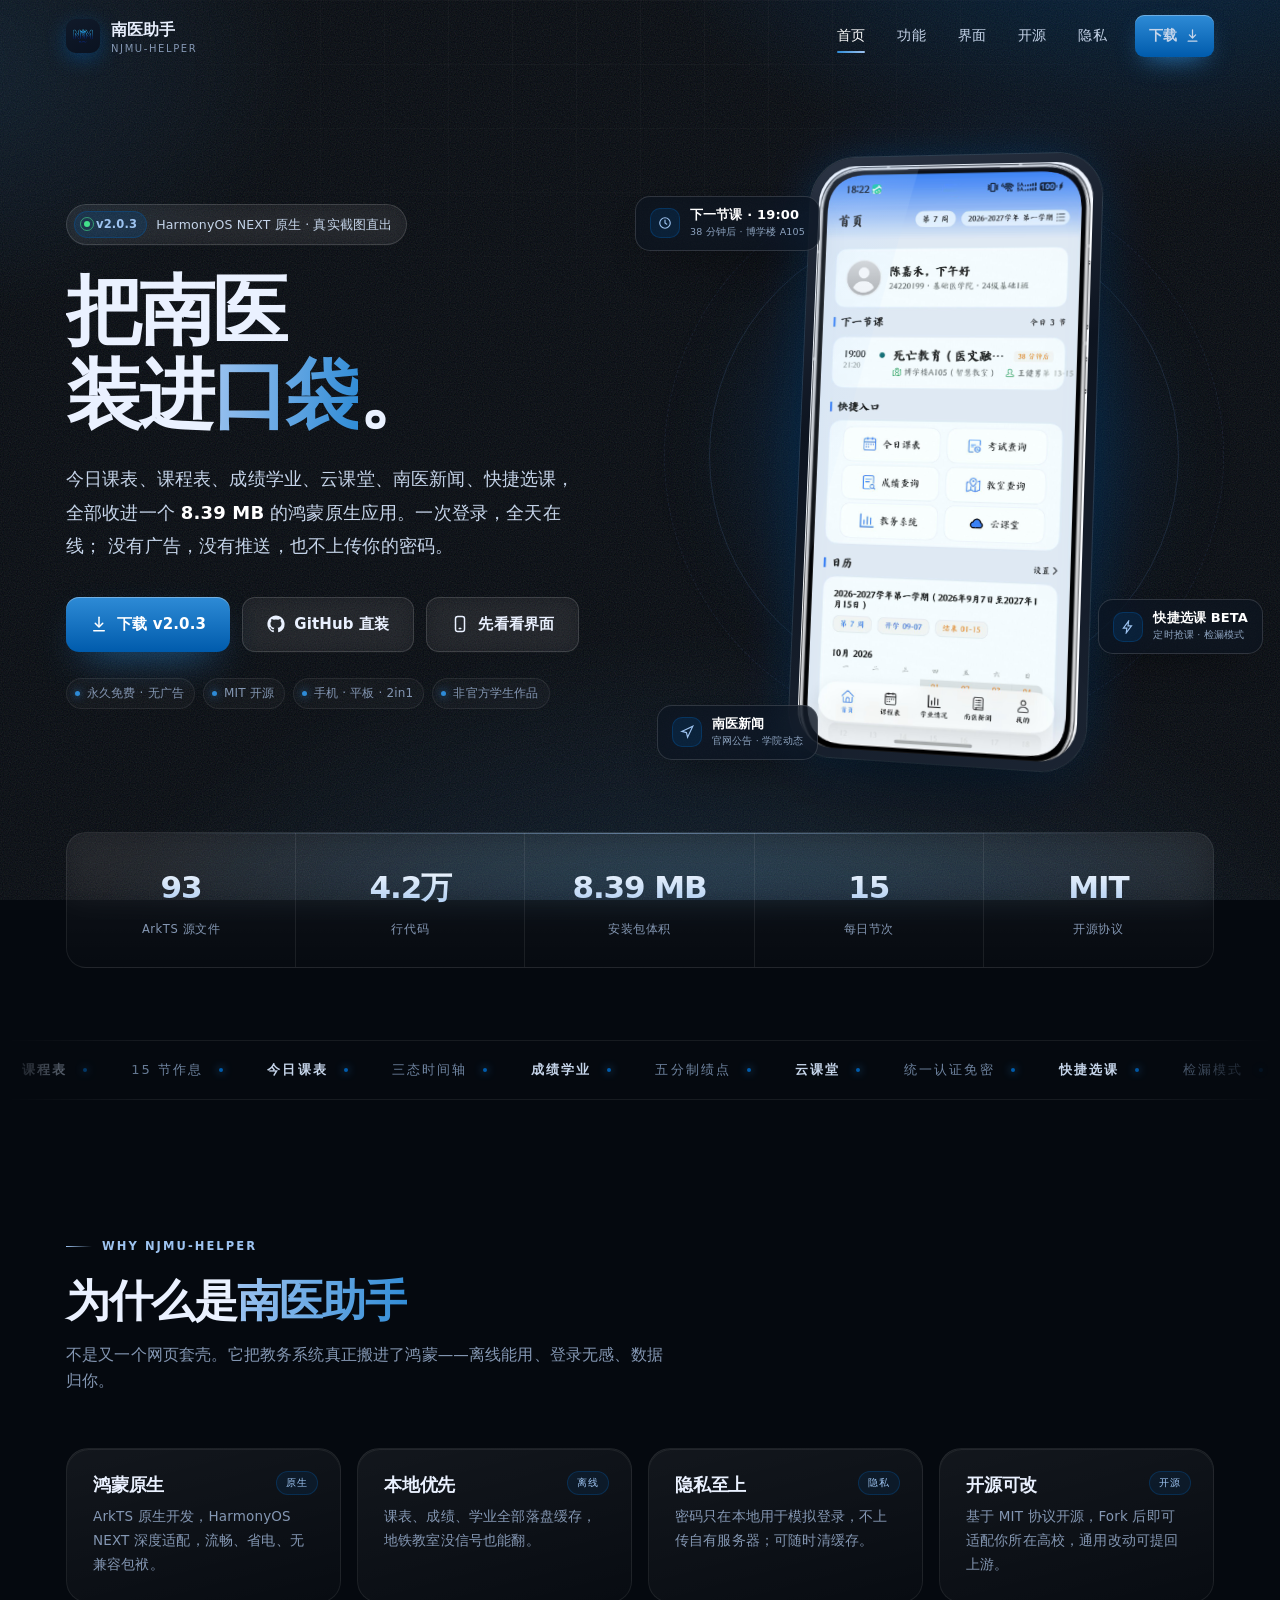
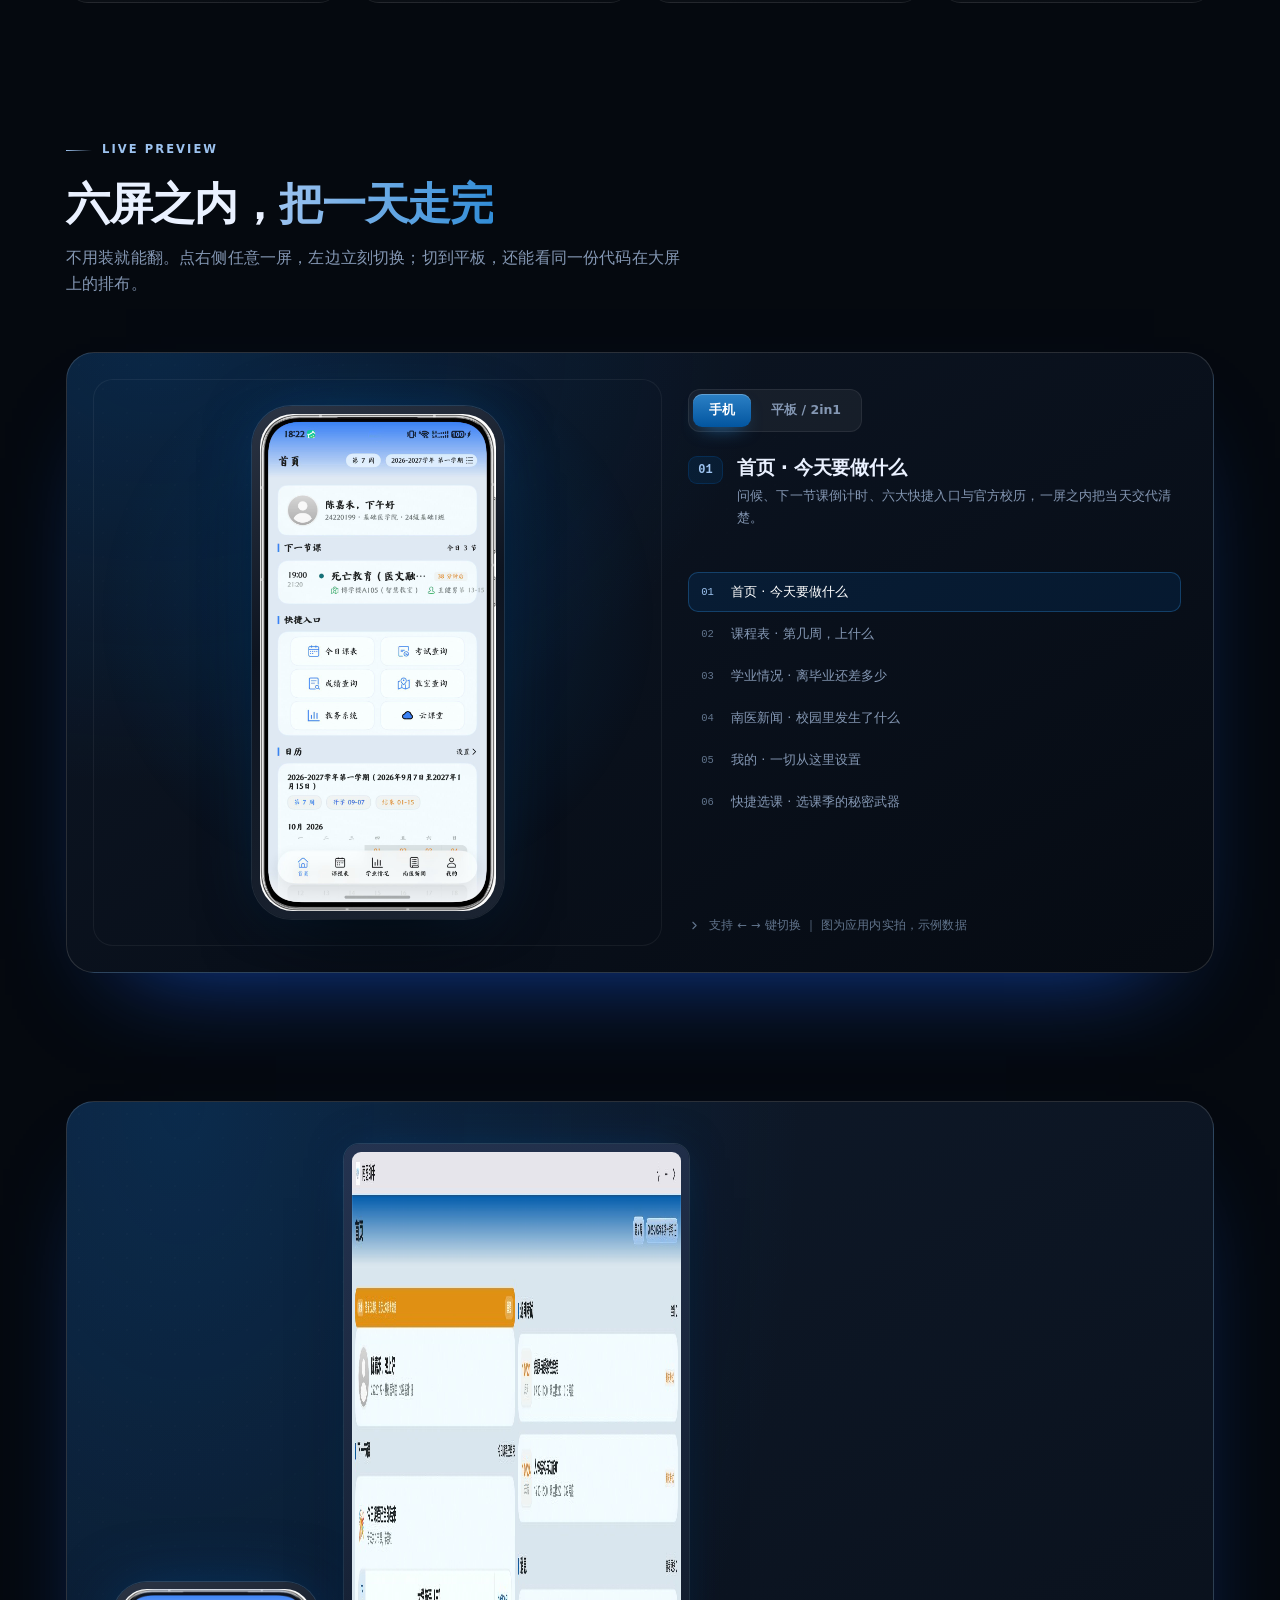
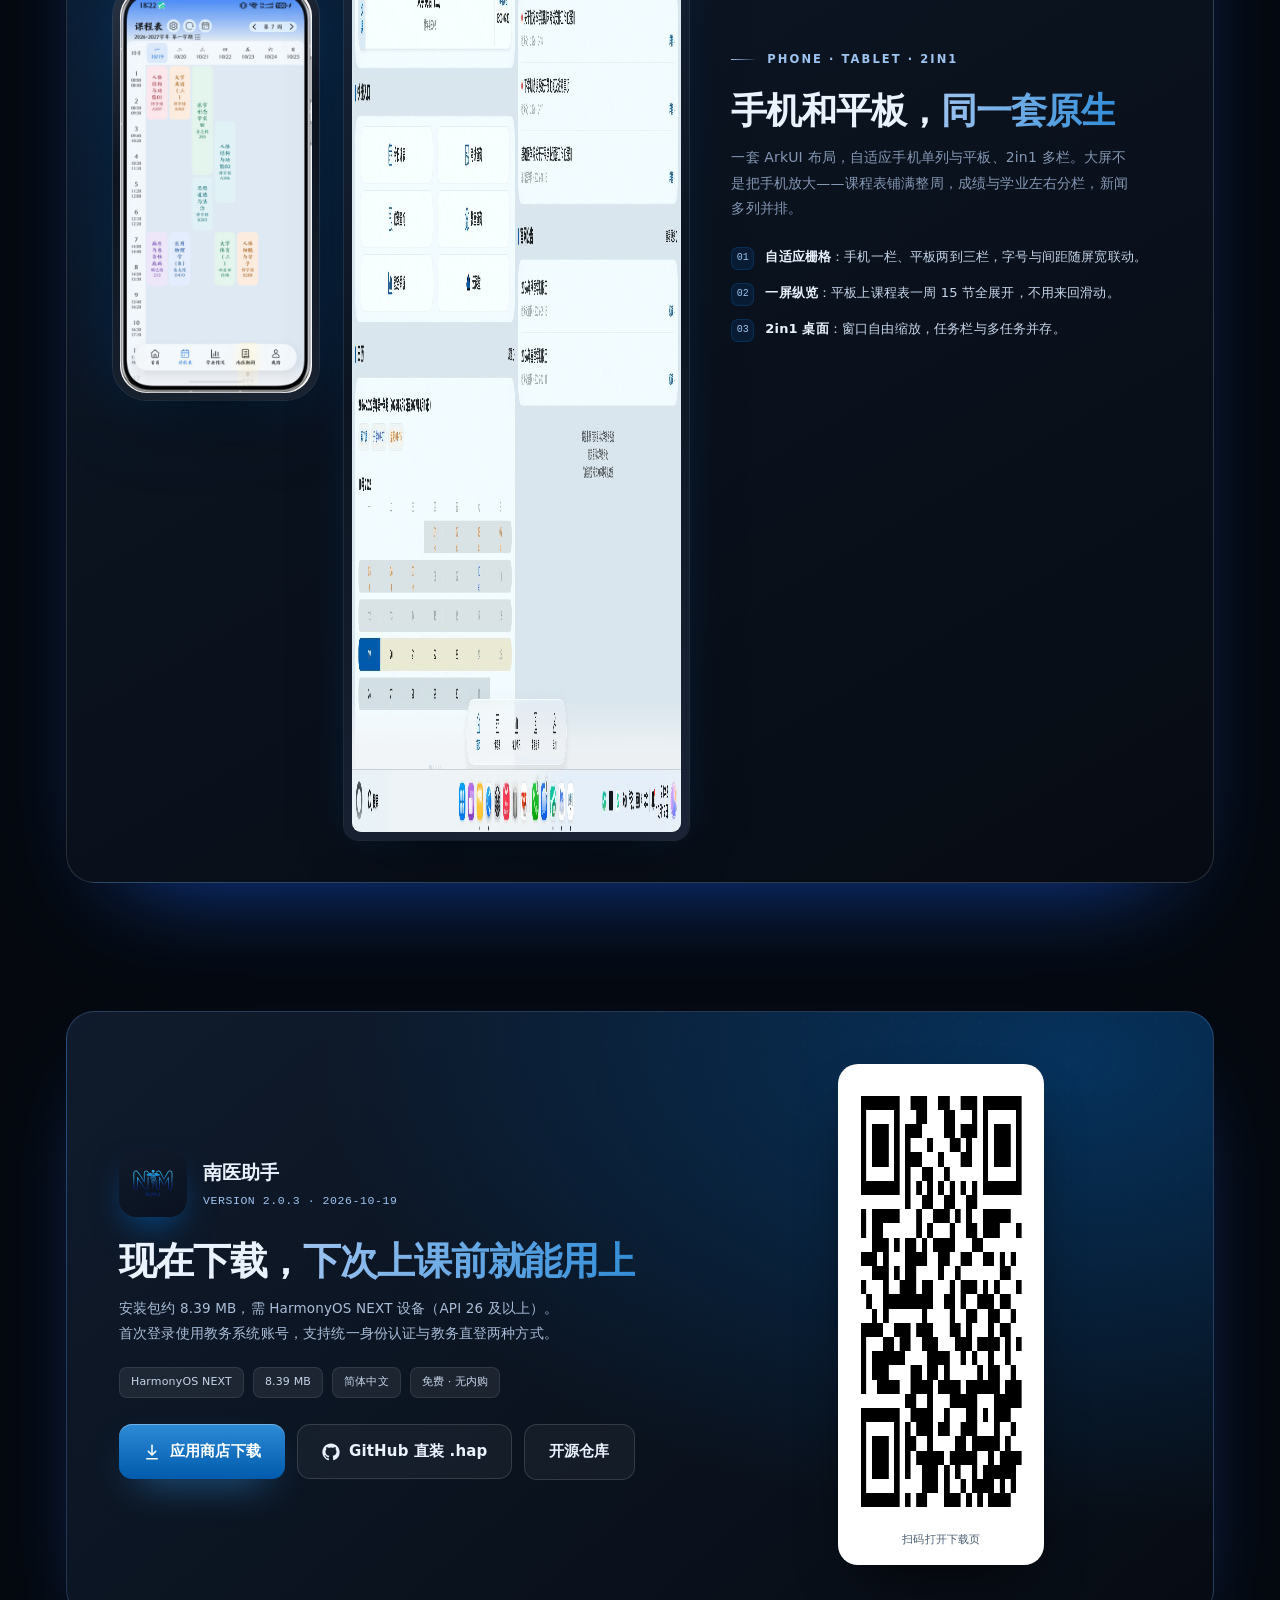
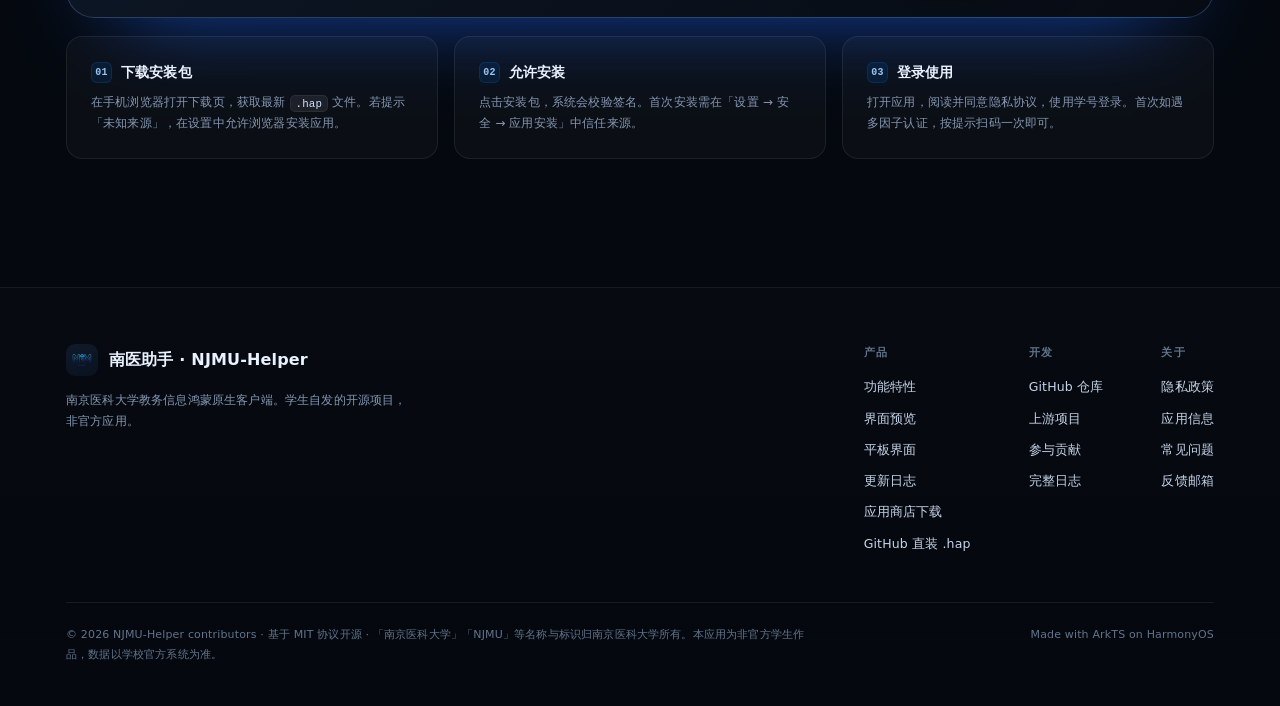
==== commit 614f60d7: "feat(site): 全站视觉重构 · 滚动叙事 / 交互预览 / 灯箱 / 筛选 / 吸顶目录" ====
--- a/website/index.html
+++ b/website/index.html
@@ -5,38 +5,56 @@
 <meta name="viewport" content="width=device-width,initial-scale=1">
 <title>南医助手 · 南京医科大学鸿蒙原生教务助手</title>
 <meta name="description" content="南京医科大学（NJMU）教务信息鸿蒙原生客户端：课表、成绩、学业、云课堂、南医新闻、快捷选课，本地优先、隐私至上、MIT 开源。">
+<meta name="theme-color" content="#05090f">
 <link rel="icon" href="assets/icon.png">
 <link rel="stylesheet" href="assets/style.css">
+<script>document.documentElement.classList.add("js");</script>
 </head>
 <body>
+<div class="progress" id="progress"></div>
+<div class="spot" id="spot" aria-hidden="true"></div>
 <div class="bg-layer"></div><div class="bg-grid"></div><div class="grain"></div>
+
 <header class="nav" id="nav">
   <div class="wrap nav-in">
     <a class="brand" href="index.html"><img src="assets/icon.png" alt="南医助手"><span>南医助手<small>NJMU-Helper</small></span></a>
     <nav class="nav-links" id="navLinks">
       <a href="index.html" class="active">首页</a>
-      <a href="features.html" class="">功能</a>
-      <a href="opensource.html" class="">开源</a>
-      <a href="privacy.html" class="">隐私</a>
-      <a class="nav-cta" href="https://www.sydxky.cn/detail.php?id=1034" target="_blank" rel="noopener">下载</a>
+      <a href="features.html">功能</a>
+      <a href="shots.html">界面</a>
+      <a href="opensource.html">开源</a>
+      <a href="privacy.html">隐私</a>
+      <a class="nav-cta" href="https://www.sydxky.cn/detail.php?id=1034" target="_blank" rel="noopener">
+        下载
+        <svg viewBox="0 0 24 24" fill="none" stroke="currentColor" stroke-width="2" stroke-linecap="round" stroke-linejoin="round"><path d="M12 3v12"/><path d="m7 11 5 5 5-5"/><path d="M5 21h14"/></svg>
+      </a>
     </nav>
-    <button class="nav-toggle" id="navToggle" aria-label="菜单"><span></span><span></span><span></span></button>
+    <button class="nav-toggle" id="navToggle" aria-label="打开菜单" aria-expanded="false"><span></span></button>
   </div>
-</header><main>
-<section class="hero">
+</header>
+
+<main>
+  <!-- ========== hero ========== -->
+  <section class="hero">
     <div class="wrap hero-grid">
       <div>
-        <div class="badge reveal">
-          <b><i></i>v2.0.3</b>
+        <div class="badge rv">
+          <b><span class="pulse"></span>v2.0.3</b>
           HarmonyOS NEXT 原生 · 真实截图直出
         </div>
-        <h1 class="reveal" style="--d:60ms">把南医<br />装进<em>口袋</em>。</h1>
-        <p class="lead reveal" style="--d:120ms">
+
+        <h1 class="hero-title">
+          <span class="ln"><span style="--i:0">把南医</span></span>
+          <span class="ln"><span style="--i:1">装进<em class="hl">口袋</em>。</span></span>
+        </h1>
+
+        <p class="lead rv" style="--d:220ms">
           今日课表、课程表、成绩学业、云课堂、南医新闻、快捷选课，
           全部收进一个 <b>8.39&nbsp;MB</b> 的鸿蒙原生应用。一次登录，全天在线；
           没有广告，没有推送，也不上传你的密码。
         </p>
-        <div class="hero-actions reveal" style="--d:180ms">
+
+        <div class="hero-actions rv" style="--d:300ms">
           <a class="btn btn-primary" href="https://www.sydxky.cn/detail.php?id=1034" target="_blank" rel="noopener">
             <svg viewBox="0 0 24 24" fill="none" stroke="currentColor" stroke-width="2" stroke-linecap="round" stroke-linejoin="round"><path d="M12 3v12"/><path d="m7 11 5 5 5-5"/><path d="M5 21h14"/></svg>
             下载 v2.0.3
@@ -45,12 +63,13 @@
             <svg viewBox="0 0 24 24" fill="currentColor"><path d="M12 .5C5.73.5.5 5.73.5 12c0 5.08 3.29 9.39 7.86 10.91.58.11.79-.25.79-.55 0-.27-.01-1.17-.02-2.12-3.2.7-3.88-1.36-3.88-1.36-.52-1.33-1.28-1.69-1.28-1.69-1.05-.72.08-.7.08-.7 1.16.08 1.77 1.19 1.77 1.19 1.03 1.77 2.7 1.26 3.36.96.1-.75.4-1.26.72-1.55-2.55-.29-5.24-1.28-5.24-5.68 0-1.26.45-2.29 1.19-3.1-.12-.29-.52-1.46.11-3.05 0 0 .96-.31 3.15 1.18a10.9 10.9 0 0 1 5.74 0c2.18-1.49 3.14-1.18 3.14-1.18.63 1.59.23 2.76.12 3.05.74.81 1.19 1.84 1.19 3.1 0 4.42-2.7 5.38-5.26 5.66.42.36.79 1.07.79 2.16 0 1.56-.01 2.82-.01 3.2 0 .31.21.67.8.55A11.51 11.51 0 0 0 23.5 12C23.5 5.73 18.27.5 12 .5z"/></svg>
             GitHub 直装
           </a>
-          <a class="btn btn-ghost" href="features.html#screens">
+          <a class="btn btn-ghost" href="shots.html">
             <svg viewBox="0 0 24 24" fill="none" stroke="currentColor" stroke-width="2" stroke-linecap="round" stroke-linejoin="round"><rect x="6" y="2" width="12" height="20" rx="3"/><path d="M11 18h2"/></svg>
             先看看界面
           </a>
         </div>
-        <div class="hero-meta reveal" style="--d:240ms">
+
+        <div class="hero-meta rv" style="--d:380ms">
           <span><i></i>永久免费 · 无广告</span>
           <span><i></i>MIT 开源</span>
           <span><i></i>手机 · 平板 · 2in1</span>
@@ -58,10 +77,13 @@
         </div>
       </div>
 
-      <div class="stage reveal" style="--d:140ms">
+      <div class="stage rv" style="--d:160ms">
+        <div class="stage-glow" aria-hidden="true"></div>
+        <div class="orbit o1" aria-hidden="true"></div>
+        <div class="orbit o2" aria-hidden="true"></div>
         <div class="phone">
           <div class="screen">
-            <img class="shot" src="assets/shots/home.jpg" alt="南医助手首页：问候语、下一节课、快捷入口与校历" width="912" height="1920" />
+            <img class="shot" src="assets/shots/home.jpg" alt="南医助手首页：问候语、下一节课、快捷入口与校历" width="912" height="1920" fetchpriority="high" />
           </div>
         </div>
         <div class="float f1">
@@ -71,45 +93,138 @@
           <div><b>下一节课 · 19:00</b><small>38 分钟后 · 博学楼 A105</small></div>
         </div>
         <div class="float f2">
-          <div class="ico" style="background:rgba(46,139,214,.15);border-color:rgba(46,139,214,.32);color:#7db8ea">
+          <div class="ico">
             <svg width="14" height="14" viewBox="0 0 24 24" fill="none" stroke="currentColor" stroke-width="2" stroke-linecap="round"><path d="M13 2 4 14h6l-1 8 9-12h-6l1-8z"/></svg>
           </div>
           <div><b>快捷选课 BETA</b><small>定时抢课 · 检漏模式</small></div>
         </div>
         <div class="float f3">
-          <div class="ico" style="background:rgba(157,195,240,.14);border-color:rgba(157,195,240,.3);color:#9dc3f0">
+          <div class="ico">
             <svg width="14" height="14" viewBox="0 0 24 24" fill="none" stroke="currentColor" stroke-width="2" stroke-linecap="round"><path d="M3 11 22 2l-9 19-2-8-8-2z"/></svg>
           </div>
           <div><b>南医新闻</b><small>官网公告 · 学院动态</small></div>
         </div>
       </div>
     </div>
-  </section>
-  <section class="features" id="why">
-    <div class="wrap">
-      <div class="sec-head reveal">
+
+    <!-- stats -->
+    <div class="wrap">
+      <div class="stats rv">
+        <div class="stats-in">
+          <div class="stat"><b data-count="93">93</b><span>ArkTS 源文件</span></div>
+          <div class="stat"><b data-count="4.2" data-dec="1" data-suffix="万">4.2万</b><span>行代码</span></div>
+          <div class="stat"><b data-count="8.39" data-dec="2" data-suffix=" MB">8.39 MB</b><span>安装包体积</span></div>
+          <div class="stat"><b data-count="15">15</b><span>每日节次</span></div>
+          <div class="stat"><b>MIT</b><span>开源协议</span></div>
+        </div>
+      </div>
+    </div>
+
+    <!-- marquee -->
+    <div class="marquee" aria-hidden="true">
+      <div class="mq-track">
+        <span><b>课程表</b></span><span>15 节作息</span><span><b>今日课表</b></span><span>三态时间轴</span>
+        <span><b>成绩学业</b></span><span>五分制绩点</span><span><b>云课堂</b></span><span>统一认证免密</span>
+        <span><b>快捷选课</b></span><span>检漏模式</span><span><b>南医新闻</b></span><span>四大来源聚合</span>
+        <span><b>离线可用</b></span><span>本地优先</span><span><b>加密备份</b></span><span>.xnd</span>
+        <span><b>课程表</b></span><span>15 节作息</span><span><b>今日课表</b></span><span>三态时间轴</span>
+        <span><b>成绩学业</b></span><span>五分制绩点</span><span><b>云课堂</b></span><span>统一认证免密</span>
+        <span><b>快捷选课</b></span><span>检漏模式</span><span><b>南医新闻</b></span><span>四大来源聚合</span>
+        <span><b>离线可用</b></span><span>本地优先</span><span><b>加密备份</b></span><span>.xnd</span>
+      </div>
+    </div>
+  </section>
+
+  <!-- ========== why ========== -->
+  <section class="sec" id="why">
+    <div class="wrap">
+      <div class="sec-head rv">
         <div class="eyebrow">Why NJMU-Helper</div>
-        <h2>为什么是南医助手</h2>
+        <h2>为什么是<em class="hl">南医助手</em></h2>
         <p>不是又一个网页套壳。它把教务系统真正搬进了鸿蒙——离线能用、登录无感、数据归你。</p>
       </div>
       <div class="bento">
-        <article class="card c3 reveal"><span class="tag">原生</span><h3>鸿蒙原生</h3><p>ArkTS 原生开发，HarmonyOS NEXT 深度适配，流畅、省电、无兼容包袱。</p></article>
-        <article class="card c3 reveal" style="--d:60ms"><span class="tag">离线</span><h3>本地优先</h3><p>课表、成绩、学业全部落盘缓存，地铁教室没信号也能翻。</p></article>
-        <article class="card c3 reveal" style="--d:120ms"><span class="tag">隐私</span><h3>隐私至上</h3><p>密码只在本地用于模拟登录，不上传自有服务器；可随时清缓存。</p></article>
-        <article class="card c3 reveal" style="--d:180ms"><span class="tag">开源</span><h3>开源可改</h3><p>基于 MIT 协议开源，Fork 后即可适配你所在高校，通用改动可提回上游。</p></article>
-      </div>
-    </div>
-  </section>
-  <section class="dual" id="devices">
-    <div class="wrap">
-      <div class="duo reveal">
+        <article class="card c3 rv" data-tilt="6"><span class="tag">原生</span><h3>鸿蒙原生</h3><p>ArkTS 原生开发，HarmonyOS NEXT 深度适配，流畅、省电、无兼容包袱。</p></article>
+        <article class="card c3 rv" data-tilt="6" style="--d:80ms"><span class="tag">离线</span><h3>本地优先</h3><p>课表、成绩、学业全部落盘缓存，地铁教室没信号也能翻。</p></article>
+        <article class="card c3 rv" data-tilt="6" style="--d:160ms"><span class="tag">隐私</span><h3>隐私至上</h3><p>密码只在本地用于模拟登录，不上传自有服务器；可随时清缓存。</p></article>
+        <article class="card c3 rv" data-tilt="6" style="--d:240ms"><span class="tag">开源</span><h3>开源可改</h3><p>基于 MIT 协议开源，Fork 后即可适配你所在高校，通用改动可提回上游。</p></article>
+      </div>
+    </div>
+  </section>
+
+  <!-- ========== demo ========== -->
+  <section class="sec" id="preview">
+    <div class="wrap">
+      <div class="sec-head rv">
+        <div class="eyebrow">Live Preview</div>
+        <h2>六屏之内，<em class="hl">把一天走完</em></h2>
+        <p>不用装就能翻。点右侧任意一屏，左边立刻切换；切到平板，还能看同一份代码在大屏上的排布。</p>
+      </div>
+
+      <div class="demo rv" id="demo">
+        <div class="demo-stage">
+          <div class="dev dev-phone is-on" data-pane="phone">
+            <div class="dev-body">
+              <img data-img="phone" src="assets/shots/home.jpg" alt="南医助手首页" width="912" height="1920" loading="lazy">
+            </div>
+          </div>
+          <div class="dev dev-tablet" data-pane="tablet">
+            <div class="dev-body">
+              <img data-img="tablet" src="assets/shots-tablet/home.jpg" alt="平板端首页" width="1920" height="1280" loading="lazy">
+            </div>
+          </div>
+        </div>
+
+        <div class="demo-side">
+          <div class="demo-tabs">
+            <button type="button" data-mode="phone" class="is-on">手机</button>
+            <button type="button" data-mode="tablet">平板 / 2in1</button>
+          </div>
+
+          <div class="demo-cap">
+            <span class="num" id="dvNum">01</span>
+            <div>
+              <h3 id="dvTitle">首页 · 今天要做什么</h3>
+              <p id="dvDesc">问候、下一节课倒计时、六大快捷入口与官方校历，一屏之内把当天交代清楚。</p>
+            </div>
+          </div>
+
+          <div class="demo-list is-on" data-list="phone">
+            <button type="button" class="is-on" data-num="01" data-src="assets/shots/home.jpg" data-alt="首页截图" data-title="首页 · 今天要做什么" data-desc="问候、下一节课倒计时、六大快捷入口与官方校历，一屏之内把当天交代清楚。"><span>01</span>首页 · 今天要做什么</button>
+            <button type="button" data-num="02" data-src="assets/shots/timetable.jpg" data-alt="课程表截图" data-title="课程表 · 第几周，上什么" data-desc="15 节完整作息，彩色课程块区分课程，左右滑动切换周次，点开即看教室与教师。"><span>02</span>课程表 · 第几周，上什么</button>
+            <button type="button" data-num="03" data-src="assets/shots/academics.jpg" data-alt="学业情况截图" data-title="学业情况 · 离毕业还差多少" data-desc="绩点大字直读、总体成绩概览、等级考试与成绩分布，数据来自教务系统。"><span>03</span>学业情况 · 离毕业还差多少</button>
+            <button type="button" data-num="04" data-src="assets/shots/news.jpg" data-alt="南医新闻截图" data-title="南医新闻 · 校园里发生了什么" data-desc="官网公告、动物中心、创新器械与学院公告聚合，分类标签加搜索，还能跳网页端。"><span>04</span>南医新闻 · 校园里发生了什么</button>
+            <button type="button" data-num="05" data-src="assets/shots/mine.jpg" data-alt="我的页面截图" data-title="我的 · 一切从这里设置" data-desc="绩点速览、外观主题、深色模式、头像显示，教室 / 考试 / 学业入口集中。"><span>05</span>我的 · 一切从这里设置</button>
+            <button type="button" data-num="06" data-src="assets/shots/grab.jpg" data-alt="快捷选课截图" data-title="快捷选课 · 选课季的秘密武器" data-desc="抢课队列与定时策略轮询空位并自动提交，重试间隔、次数、并行路数与检漏模式全可调。"><span>06</span>快捷选课 · 选课季的秘密武器</button>
+          </div>
+
+          <div class="demo-list" data-list="tablet">
+            <button type="button" class="is-on" data-num="01" data-src="assets/shots-tablet/home.jpg" data-alt="平板端首页" data-title="首页 · 双栏信息流" data-desc="左侧今日课程与快捷入口，右侧近期考试、消息与官网公告，一屏读完当天所有要紧事。"><span>01</span>首页 · 双栏信息流</button>
+            <button type="button" data-num="02" data-src="assets/shots-tablet/timetable.jpg" data-alt="平板端课程表" data-title="课程表 · 整周纵览" data-desc="左侧点阵周次导航，右侧整周 15 节课程一次性铺开，彩色课程块与教室信息清晰可读。"><span>02</span>课程表 · 整周纵览</button>
+            <button type="button" data-num="03" data-src="assets/shots-tablet/academics.jpg" data-alt="平板端学业情况" data-title="学业情况 · 数据分栏" data-desc="绩点大字、总体成绩、成绩分布与课程明细纵向排布，大屏下信息密度更高也更易读。"><span>03</span>学业情况 · 数据分栏</button>
+            <button type="button" data-num="04" data-src="assets/shots-tablet/news.jpg" data-alt="平板端南医新闻" data-title="南医新闻 · 双列阅读" data-desc="要闻、综合、科研、媒体分类切换，公告以双列卡片铺开，单屏可见条目翻倍。"><span>04</span>南医新闻 · 双列阅读</button>
+          </div>
+
+          <div class="demo-hint">
+            <svg viewBox="0 0 24 24" fill="none" stroke="currentColor" stroke-width="2" stroke-linecap="round" stroke-linejoin="round"><path d="M9 18l6-6-6-6"/></svg>
+            支持 ← → 键切换 ｜ 图为应用内实拍，示例数据
+          </div>
+        </div>
+      </div>
+    </div>
+  </section>
+
+  <!-- ========== duo ========== -->
+  <section class="sec" id="devices">
+    <div class="wrap">
+      <div class="duo rv">
         <div class="duo-devices">
           <div class="phone"><div class="screen"><img class="shot" src="assets/shots/timetable.jpg" alt="手机端课程表" loading="lazy" width="912" height="1920" /></div></div>
           <div class="duo-win"><img src="assets/shots-tablet/home.jpg" alt="平板端首页" loading="lazy" width="1920" height="1280" /></div>
         </div>
         <div class="duo-copy">
           <div class="eyebrow">Phone · Tablet · 2in1</div>
-          <h2>手机和平板，<em>同一套原生</em></h2>
+          <h2>手机和平板，<em class="hl">同一套原生</em></h2>
           <p>一套 ArkUI 布局，自适应手机单列与平板、2in1 多栏。大屏不是把手机放大——课程表铺满整周，成绩与学业左右分栏，新闻多列并排。</p>
           <div class="duo-points">
             <div><i>01</i><span><b>自适应栅格</b>：手机一栏、平板两到三栏，字号与间距随屏宽联动。</span></div>
@@ -120,15 +235,17 @@
       </div>
     </div>
   </section>
-<section class="dl" id="download">
-    <div class="wrap">
-      <div class="dl-card reveal">
+
+  <!-- ========== download ========== -->
+  <section class="sec" id="download">
+    <div class="wrap">
+      <div class="dl-card rv">
         <div class="dl-left">
           <div class="dl-app">
             <img src="assets/icon.png" alt="南医助手图标" />
             <div><div class="n">南医助手</div><div class="v">VERSION 2.0.3 · 2026-10-19</div></div>
           </div>
-          <h2>现在下载，<em>下一次上课前就能用上</em></h2>
+          <h2>现在下载，<em class="hl">下次上课前就能用上</em></h2>
           <p class="p">安装包约 8.39&nbsp;MB，需 HarmonyOS NEXT 设备（API 26 及以上）。首次登录使用教务系统账号，支持统一身份认证与教务直登两种方式。</p>
           <div class="dl-meta">
             <span>HarmonyOS NEXT</span>
@@ -139,43 +256,44 @@
           <div class="dl-btns">
             <a class="btn btn-primary" href="https://www.sydxky.cn/detail.php?id=1034" target="_blank" rel="noopener">
               <svg viewBox="0 0 24 24" fill="none" stroke="currentColor" stroke-width="2" stroke-linecap="round" stroke-linejoin="round"><path d="M12 3v12"/><path d="m7 11 5 5 5-5"/><path d="M5 21h14"/></svg>
-              前往下载 v2.0.3
+              应用商店下载
             </a>
             <a class="btn btn-ghost" href="https://github.com/xiopeng32-ai/NJMU-Helper/releases/download/v2.0.3/NJMU-Helper-2.0.3.hap" target="_blank" rel="noopener">
               <svg viewBox="0 0 24 24" fill="currentColor"><path d="M12 .5C5.73.5.5 5.73.5 12c0 5.08 3.29 9.39 7.86 10.91.58.11.79-.25.79-.55 0-.27-.01-1.17-.02-2.12-3.2.7-3.88-1.36-3.88-1.36-.52-1.33-1.28-1.69-1.28-1.69-1.05-.72.08-.7.08-.7 1.16.08 1.77 1.19 1.77 1.19 1.03 1.77 2.7 1.26 3.36.96.1-.75.4-1.26.72-1.55-2.55-.29-5.24-1.28-5.24-5.68 0-1.26.45-2.29 1.19-3.1-.12-.29-.52-1.46.11-3.05 0 0 .96-.31 3.15 1.18a10.9 10.9 0 0 1 5.74 0c2.18-1.49 3.14-1.18 3.14-1.18.63 1.59.23 2.76.12 3.05.74.81 1.19 1.84 1.19 3.1 0 4.42-2.7 5.38-5.26 5.66.42.36.79 1.07.79 2.16 0 1.56-.01 2.82-.01 3.2 0 .31.21.67.8.55A11.51 11.51 0 0 0 23.5 12C23.5 5.73 18.27.5 12 .5z"/></svg>
-              GitHub 直装 .hap（8.39 MB）
+              GitHub 直装 .hap
             </a>
             <a class="btn btn-ghost" id="repoBtn2" href="#" target="_blank" rel="noopener">开源仓库</a>
           </div>
         </div>
         <div class="dl-right">
           <div class="qr">
-            <div class="code" id="qrBox"><svg viewBox="-2 -2 33 33" xmlns="http://www.w3.org/2000/svg" role="img" aria-label="扫码下载南医助手"><rect x="-2" y="-2" width="33" height="33" fill="#ffffff"/><g fill="#0b1220" shape-rendering="crispEdges"><rect x="0" y="0" width="7" height="1"/><rect x="8" y="0" width="2" height="1"/><rect x="14" y="0" width="1" height="1"/><rect x="18" y="0" width="3" height="1"/><rect x="22" y="0" width="7" height="1"/><rect x="0" y="1" width="1" height="1"/><rect x="6" y="1" width="1" height="1"/><rect x="8" y="1" width="2" height="1"/><rect x="14" y="1" width="1" height="1"/><rect x="16" y="1" width="3" height="1"/><rect x="22" y="1" width="1" height="1"/><rect x="28" y="1" width="1" height="1"/><rect x="0" y="2" width="1" height="1"/><rect x="2" y="2" width="3" height="1"/><rect x="6" y="2" width="1" height="1"/><rect x="9" y="2" width="2" height="1"/><rect x="13" y="2" width="2" height="1"/><rect x="20" y="2" width="1" height="1"/><rect x="22" y="2" width="1" height="1"/><rect x="24" y="2" width="3" height="1"/><rect x="28" y="2" width="1" height="1"/><rect x="0" y="3" width="1" height="1"/><rect x="2" y="3" width="3" height="1"/><rect x="6" y="3" width="1" height="1"/><rect x="8" y="3" width="2" height="1"/><rect x="11" y="3" width="3" height="1"/><rect x="16" y="3" width="2" height="1"/><rect x="19" y="3" width="1" height="1"/><rect x="22" y="3" width="1" height="1"/><rect x="24" y="3" width="3" height="1"/><rect x="28" y="3" width="1" height="1"/><rect x="0" y="4" width="1" height="1"/><rect x="2" y="4" width="3" height="1"/><rect x="6" y="4" width="1" height="1"/><rect x="9" y="4" width="1" height="1"/><rect x="15" y="4" width="1" height="1"/><rect x="17" y="4" width="1" height="1"/><rect x="19" y="4" width="2" height="1"/><rect x="22" y="4" width="1" height="1"/><rect x="24" y="4" width="3" height="1"/><rect x="28" y="4" width="1" height="1"/><rect x="0" y="5" width="1" height="1"/><rect x="6" y="5" width="1" height="1"/><rect x="9" y="5" width="1" height="1"/><rect x="13" y="5" width="1" height="1"/><rect x="16" y="5" width="1" height="1"/><rect x="18" y="5" width="2" height="1"/><rect x="22" y="5" width="1" height="1"/><rect x="28" y="5" width="1" height="1"/><rect x="0" y="6" width="7" height="1"/><rect x="8" y="6" width="1" height="1"/><rect x="10" y="6" width="1" height="1"/><rect x="12" y="6" width="1" height="1"/><rect x="14" y="6" width="1" height="1"/><rect x="16" y="6" width="1" height="1"/><rect x="18" y="6" width="1" height="1"/><rect x="20" y="6" width="1" height="1"/><rect x="22" y="6" width="7" height="1"/><rect x="8" y="7" width="2" height="1"/><rect x="14" y="7" width="1" height="1"/><rect x="16" y="7" width="4" height="1"/><rect x="0" y="8" width="1" height="1"/><rect x="2" y="8" width="2" height="1"/><rect x="5" y="8" width="3" height="1"/><rect x="10" y="8" width="2" height="1"/><rect x="16" y="8" width="3" height="1"/><rect x="22" y="8" width="1" height="1"/><rect x="25" y="8" width="1" height="1"/><rect x="27" y="8" width="2" height="1"/><rect x="1" y="9" width="1" height="1"/><rect x="5" y="9" width="1" height="1"/><rect x="7" y="9" width="1" height="1"/><rect x="10" y="9" width="1" height="1"/><rect x="12" y="9" width="1" height="1"/><rect x="14" y="9" width="1" height="1"/><rect x="16" y="9" width="1" height="1"/><rect x="19" y="9" width="2" height="1"/><rect x="22" y="9" width="3" height="1"/><rect x="28" y="9" width="1" height="1"/><rect x="0" y="10" width="2" height="1"/><rect x="4" y="10" width="3" height="1"/><rect x="9" y="10" width="1" height="1"/><rect x="12" y="10" width="3" height="1"/><rect x="16" y="10" width="3" height="1"/><rect x="23" y="10" width="2" height="1"/><rect x="26" y="10" width="2" height="1"/><rect x="3" y="11" width="2" height="1"/><rect x="7" y="11" width="3" height="1"/><rect x="11" y="11" width="1" height="1"/><rect x="13" y="11" width="2" height="1"/><rect x="16" y="11" width="1" height="1"/><rect x="21" y="11" width="1" height="1"/><rect x="23" y="11" width="2" height="1"/><rect x="28" y="11" width="1" height="1"/><rect x="0" y="12" width="1" height="1"/><rect x="4" y="12" width="1" height="1"/><rect x="6" y="12" width="2" height="1"/><rect x="9" y="12" width="5" height="1"/><rect x="17" y="12" width="1" height="1"/><rect x="25" y="12" width="2" height="1"/><rect x="1" y="13" width="2" height="1"/><rect x="5" y="13" width="1" height="1"/><rect x="8" y="13" width="2" height="1"/><rect x="15" y="13" width="3" height="1"/><rect x="19" y="13" width="1" height="1"/><rect x="21" y="13" width="3" height="1"/><rect x="26" y="13" width="3" height="1"/><rect x="3" y="14" width="2" height="1"/><rect x="6" y="14" width="1" height="1"/><rect x="10" y="14" width="1" height="1"/><rect x="13" y="14" width="2" height="1"/><rect x="19" y="14" width="1" height="1"/><rect x="23" y="14" width="2" height="1"/><rect x="26" y="14" width="3" height="1"/><rect x="1" y="15" width="2" height="1"/><rect x="5" y="15" width="1" height="1"/><rect x="7" y="15" width="1" height="1"/><rect x="12" y="15" width="1" height="1"/><rect x="16" y="15" width="1" height="1"/><rect x="19" y="15" width="2" height="1"/><rect x="23" y="15" width="2" height="1"/><rect x="27" y="15" width="1" height="1"/><rect x="1" y="16" width="4" height="1"/><rect x="6" y="16" width="3" height="1"/><rect x="10" y="16" width="1" height="1"/><rect x="14" y="16" width="3" height="1"/><rect x="18" y="16" width="4" height="1"/><rect x="24" y="16" width="2" height="1"/><rect x="27" y="16" width="1" height="1"/><rect x="2" y="17" width="1" height="1"/><rect x="4" y="17" width="2" height="1"/><rect x="11" y="17" width="1" height="1"/><rect x="13" y="17" width="1" height="1"/><rect x="15" y="17" width="3" height="1"/><rect x="23" y="17" width="1" height="1"/><rect x="25" y="17" width="3" height="1"/><rect x="0" y="18" width="1" height="1"/><rect x="2" y="18" width="1" height="1"/><rect x="4" y="18" width="9" height="1"/><rect x="15" y="18" width="1" height="1"/><rect x="18" y="18" width="1" height="1"/><rect x="20" y="18" width="1" height="1"/><rect x="23" y="18" width="1" height="1"/><rect x="26" y="18" width="1" height="1"/><rect x="4" y="19" width="1" height="1"/><rect x="8" y="19" width="3" height="1"/><rect x="12" y="19" width="1" height="1"/><rect x="14" y="19" width="1" height="1"/><rect x="17" y="19" width="2" height="1"/><rect x="20" y="19" width="1" height="1"/><rect x="26" y="19" width="1" height="1"/><rect x="1" y="20" width="6" height="1"/><rect x="9" y="20" width="5" height="1"/><rect x="17" y="20" width="2" height="1"/><rect x="20" y="20" width="7" height="1"/><rect x="8" y="21" width="6" height="1"/><rect x="16" y="21" width="5" height="1"/><rect x="24" y="21" width="5" height="1"/><rect x="0" y="22" width="7" height="1"/><rect x="8" y="22" width="1" height="1"/><rect x="11" y="22" width="1" height="1"/><rect x="13" y="22" width="1" height="1"/><rect x="17" y="22" width="4" height="1"/><rect x="22" y="22" width="1" height="1"/><rect x="24" y="22" width="2" height="1"/><rect x="27" y="22" width="1" height="1"/><rect x="0" y="23" width="1" height="1"/><rect x="6" y="23" width="1" height="1"/><rect x="8" y="23" width="3" height="1"/><rect x="16" y="23" width="1" height="1"/><rect x="20" y="23" width="1" height="1"/><rect x="24" y="23" width="2" height="1"/><rect x="28" y="23" width="1" height="1"/><rect x="0" y="24" width="1" height="1"/><rect x="2" y="24" width="3" height="1"/><rect x="6" y="24" width="1" height="1"/><rect x="9" y="24" width="1" height="1"/><rect x="12" y="24" width="1" height="1"/><rect x="14" y="24" width="1" height="1"/><rect x="17" y="24" width="2" height="1"/><rect x="20" y="24" width="5" height="1"/><rect x="26" y="24" width="3" height="1"/><rect x="0" y="25" width="1" height="1"/><rect x="2" y="25" width="3" height="1"/><rect x="6" y="25" width="1" height="1"/><rect x="8" y="25" width="2" height="1"/><rect x="12" y="25" width="1" height="1"/><rect x="14" y="25" width="3" height="1"/><rect x="19" y="25" width="1" height="1"/><rect x="21" y="25" width="1" height="1"/><rect x="24" y="25" width="2" height="1"/><rect x="28" y="25" width="1" height="1"/><rect x="0" y="26" width="1" height="1"/><rect x="2" y="26" width="3" height="1"/><rect x="6" y="26" width="1" height="1"/><rect x="8" y="26" width="2" height="1"/><rect x="12" y="26" width="1" height="1"/><rect x="14" y="26" width="1" height="1"/><rect x="16" y="26" width="6" height="1"/><rect x="23" y="26" width="1" height="1"/><rect x="26" y="26" width="1" height="1"/><rect x="28" y="26" width="1" height="1"/><rect x="0" y="27" width="1" height="1"/><rect x="6" y="27" width="1" height="1"/><rect x="10" y="27" width="1" height="1"/><rect x="12" y="27" width="4" height="1"/><rect x="18" y="27" width="1" height="1"/><rect x="20" y="27" width="4" height="1"/><rect x="25" y="27" width="1" height="1"/><rect x="27" y="27" width="1" height="1"/><rect x="0" y="28" width="7" height="1"/><rect x="8" y="28" width="1" height="1"/><rect x="12" y="28" width="1" height="1"/><rect x="14" y="28" width="1" height="1"/><rect x="16" y="28" width="1" height="1"/><rect x="18" y="28" width="3" height="1"/><rect x="25" y="28" width="1" height="1"/><rect x="27" y="28" width="1" height="1"/></g></svg></div>
+            <img src="assets/qr.png" alt="扫码打开南医助手下载页" width="440" height="440" loading="lazy" />
             <span>扫码打开下载页</span>
           </div>
         </div>
       </div>
 
       <div class="steps">
-        <div class="step reveal"><b><i>01</i>下载安装包</b><p>在手机浏览器打开下载页，获取最新 <code>.hap</code> 文件。若提示「未知来源」，在设置中允许浏览器安装应用。</p></div>
-        <div class="step reveal" style="--d:70ms"><b><i>02</i>允许安装</b><p>点击安装包，系统会校验签名。首次安装需在「设置 → 安全 → 应用安装」中信任来源。</p></div>
-        <div class="step reveal" style="--d:140ms"><b><i>03</i>登录使用</b><p>打开应用，阅读并同意隐私协议，使用学号登录。首次如遇多因子认证，按提示扫码一次即可。</p></div>
+        <div class="step rv"><b><i>01</i>下载安装包</b><p>在手机浏览器打开下载页，获取最新 <code>.hap</code> 文件。若提示「未知来源」，在设置中允许浏览器安装应用。</p></div>
+        <div class="step rv" style="--d:80ms"><b><i>02</i>允许安装</b><p>点击安装包，系统会校验签名。首次安装需在「设置 → 安全 → 应用安装」中信任来源。</p></div>
+        <div class="step rv" style="--d:160ms"><b><i>03</i>登录使用</b><p>打开应用，阅读并同意隐私协议，使用学号登录。首次如遇多因子认证，按提示扫码一次即可。</p></div>
       </div>
     </div>
   </section>
 </main>
+
 <footer>
   <div class="wrap">
     <div class="foot-top">
-      <div class="foot-brand">
+      <div class="foot-brand rv">
         <div><img src="assets/icon.png" alt="">南医助手 · NJMU-Helper</div>
         <p>南京医科大学教务信息鸿蒙原生客户端。学生自发的开源项目，非官方应用。</p>
       </div>
       <div class="foot-links">
         <div class="foot-col"><h5>产品</h5>
           <a href="features.html">功能特性</a>
-          <a href="features.html#screens">界面预览</a>
-          <a href="features.html#tablet">平板界面</a>
+          <a href="shots.html">界面预览</a>
+          <a href="shots.html#tablet">平板界面</a>
           <a href="opensource.html#changelog">更新日志</a>
           <a href="https://www.sydxky.cn/detail.php?id=1034" target="_blank" rel="noopener">应用商店下载</a>
           <a href="https://github.com/xiopeng32-ai/NJMU-Helper/releases/download/v2.0.3/NJMU-Helper-2.0.3.hap" target="_blank" rel="noopener">GitHub 直装 .hap</a>
@@ -190,7 +308,7 @@
           <a href="privacy.html">隐私政策</a>
           <a href="features.html">应用信息</a>
           <a href="features.html#faq">常见问题</a>
-          <a href="https://www.sydxky.cn/detail.php?id=1034" target="_blank" rel="noopener">反馈问题</a>
+          <a href="mailto:peng24@stu.njmu.edu.cn">反馈邮箱</a>
         </div>
       </div>
     </div>
@@ -200,6 +318,12 @@
     </div>
   </div>
 </footer>
+
+<button class="to-top" id="toTop" aria-label="回到顶部">
+  <svg class="ring" viewBox="0 0 48 48" aria-hidden="true"><circle cx="24" cy="24" r="22"/></svg>
+  <svg viewBox="0 0 24 24" fill="none" stroke="currentColor" stroke-width="2" stroke-linecap="round" stroke-linejoin="round" aria-hidden="true"><path d="M12 19V5"/><path d="m5 12 7-7 7 7"/></svg>
+</button>
+
 <script src="assets/app.js"></script>
 </body>
 </html>
--- a/website/assets/style.css
+++ b/website/assets/style.css
@@ -1,264 +1,444 @@
-
-/* ============ tokens ============ */
+/* ==========================================================================
+   南医助手 · NJMU-Helper  站点样式
+   主题：南医蓝（#005bac / #2e8bd6 / #9dc3f0）+ 深色玻璃拟态
+   ========================================================================== */
+
+/* ---------- tokens ---------- */
 :root{
   --bg:#05090f;
-  --bg-soft:#070d16;
+  --bg-2:#080e18;
   --ink:#eaf1ff;
-  --ink-2:#c3d2e8;
-  --muted:#8297b3;
-  --muted-2:#5f7189;
-  --brand:#005bac;
-  --brand-2:#9dc3f0;
-  --brand-deep:#005bac;
+  --ink-2:#c6d5ea;
+  --muted:#8497b3;
+  --dim:#61748c;
+
+  --b1:#005bac;
+  --b2:#2e8bd6;
+  --b3:#9dc3f0;
+  --b4:#4a9fe0;
+
   --line:rgba(255,255,255,.075);
-  --line-2:rgba(255,255,255,.13);
+  --line-2:rgba(255,255,255,.14);
+  --line-3:rgba(157,195,240,.3);
   --glass:rgba(255,255,255,.042);
-  --glass-2:rgba(255,255,255,.07);
-  --accent:#005bac;
-  --accent-2:#2e8bd6;
-  --accent-bright:#9dc3f0;
-  --accent-glow:rgba(0,91,172,.5);
+  --glass-2:rgba(255,255,255,.075);
+
+  --ease:cubic-bezier(.22,.68,0,1);
+  --ease-soft:cubic-bezier(.4,0,.2,1);
+  --ease-back:cubic-bezier(.34,1.4,.64,1);
+
   --radius:22px;
+  --radius-lg:28px;
   --shadow:0 30px 80px -30px rgba(0,0,0,.85);
+  --glow:0 30px 70px -34px rgba(0,91,172,.75);
+
   --font:"HarmonyOS Sans SC","PingFang SC","MiSans","Noto Sans SC","Microsoft YaHei",system-ui,-apple-system,"Segoe UI",sans-serif;
   --mono:"SF Mono","JetBrains Mono","Cascadia Code",ui-monospace,Menlo,Consolas,monospace;
-  --max:1180px;
-}
+  --max:1200px;
+  --nav-h:72px;
+  --sec-pad:128px;
+}
+
 *{box-sizing:border-box}
-html{scroll-behavior:smooth;scroll-padding-top:88px;-webkit-text-size-adjust:100%}
+html{
+  scroll-behavior:smooth;
+  scroll-padding-top:calc(var(--nav-h) + 26px);
+  -webkit-text-size-adjust:100%;
+}
 body{
-  margin:0;background:var(--bg);color:var(--ink);font-family:var(--font);
-  font-size:16px;line-height:1.7;letter-spacing:.01em;
-  -webkit-font-smoothing:antialiased;overflow-x:hidden;
-}
-::selection{background:rgba(0,91,172,.35);color:#fff}
+  margin:0;
+  background:var(--bg);
+  color:var(--ink);
+  font-family:var(--font);
+  font-size:16px;
+  line-height:1.7;
+  letter-spacing:.01em;
+  -webkit-font-smoothing:antialiased;
+  text-rendering:optimizeLegibility;
+  overflow-x:hidden;
+  animation:pageIn .6s var(--ease-soft) both;
+}
+@keyframes pageIn{from{opacity:0}to{opacity:1}}
+
+::selection{background:rgba(0,91,172,.42);color:#fff}
 a{color:inherit;text-decoration:none}
-code{font-family:var(--mono);font-size:.9em;padding:1.5px 5px;border-radius:5px;background:rgba(255,255,255,.075);border:1px solid rgba(255,255,255,.06);color:#cfe2ff}
-img{max-width:100%;display:block}
-button{font-family:inherit;border:0;background:none;color:inherit;cursor:pointer}
-h1,h2,h3,h4{margin:0;font-weight:650;letter-spacing:-.02em;line-height:1.18}
+img{max-width:100%;display:block;background:linear-gradient(160deg,#101a2a,#0a1220)}
+button{font-family:inherit;border:0;background:none;color:inherit;cursor:pointer;padding:0}
+code{
+  font-family:var(--mono);font-size:.9em;padding:1.5px 5px;border-radius:5px;
+  background:rgba(255,255,255,.075);border:1px solid rgba(255,255,255,.06);color:#cfe2ff;
+}
+h1,h2,h3,h4{margin:0;font-weight:650;letter-spacing:-.022em;line-height:1.16}
 p{margin:0}
 ul{margin:0;padding:0;list-style:none}
-
-/* ============ background layers ============ */
-.bg-layer{position:fixed;inset:0;z-index:-2;overflow:hidden;pointer-events:none}
+:focus-visible{outline:2px solid var(--b3);outline-offset:3px;border-radius:6px}
+
+/* ---------- background chrome ---------- */
+.bg-layer{position:fixed;inset:0;z-index:-3;overflow:hidden;pointer-events:none}
 .bg-layer::before{
-  content:"";position:absolute;inset:-20%;
+  content:"";position:absolute;inset:-22%;
   background:
-    radial-gradient(46% 38% at 78% 8%,rgba(0,91,172,.30),transparent 62%),
-    radial-gradient(34% 30% at 12% 22%,rgba(46,139,214,.14),transparent 65%),
-    radial-gradient(50% 42% at 58% 92%,rgba(46,139,214,.16),transparent 68%);
-  filter:blur(10px);
-  animation:drift 24s ease-in-out infinite alternate;
+    radial-gradient(46% 38% at 78% 6%,rgba(0,91,172,.34),transparent 62%),
+    radial-gradient(34% 30% at 10% 20%,rgba(46,139,214,.14),transparent 65%),
+    radial-gradient(52% 44% at 54% 94%,rgba(46,139,214,.16),transparent 68%);
+  filter:blur(12px);
+  animation:drift 26s ease-in-out infinite alternate;
 }
 @keyframes drift{
   0%{transform:translate3d(0,0,0) scale(1)}
-  100%{transform:translate3d(-2.5%,2%,0) scale(1.06)}
+  100%{transform:translate3d(-2.5%,2%,0) scale(1.07)}
 }
 .bg-grid{
-  position:fixed;inset:0;z-index:-2;pointer-events:none;
-  background-image:linear-gradient(rgba(255,255,255,.045) 1px,transparent 1px),
-                   linear-gradient(90deg,rgba(255,255,255,.045) 1px,transparent 1px);
+  position:fixed;inset:0;z-index:-3;pointer-events:none;
+  background-image:
+    linear-gradient(rgba(255,255,255,.045) 1px,transparent 1px),
+    linear-gradient(90deg,rgba(255,255,255,.045) 1px,transparent 1px);
   background-size:64px 64px;
-  mask-image:radial-gradient(ellipse 70% 55% at 50% 0%,#000 20%,transparent 78%);
-  -webkit-mask-image:radial-gradient(ellipse 70% 55% at 50% 0%,#000 20%,transparent 78%);
-  opacity:.6;
+  -webkit-mask-image:radial-gradient(ellipse 72% 56% at 50% 0%,#000 18%,transparent 78%);
+  mask-image:radial-gradient(ellipse 72% 56% at 50% 0%,#000 18%,transparent 78%);
+  opacity:.55;
 }
 .grain{
-  position:fixed;inset:0;z-index:-1;pointer-events:none;opacity:.28;mix-blend-mode:overlay;
+  position:fixed;inset:0;z-index:-1;pointer-events:none;opacity:.26;mix-blend-mode:overlay;
   background-image:url("data:image/svg+xml,%3Csvg xmlns='http://www.w3.org/2000/svg' width='160' height='160'%3E%3Cfilter id='n'%3E%3CfeTurbulence type='fractalNoise' baseFrequency='.85' numOctaves='3'/%3E%3C/filter%3E%3Crect width='160' height='160' filter='url(%23n)' opacity='.5'/%3E%3C/svg%3E");
 }
 
-/* ============ layout ============ */
-.wrap{width:100%;max-width:var(--max);margin:0 auto;padding:0 24px}
+/* 顶部落读进度 */
+.progress{
+  position:fixed;top:0;left:0;height:2px;z-index:90;width:0;
+  background:linear-gradient(90deg,var(--b1),var(--b2) 45%,var(--b3));
+  box-shadow:0 0 14px rgba(46,139,214,.85);
+  transition:width .09s linear;
+  pointer-events:none;
+}
+
+/* 指针柔光 */
+.spot{
+  position:fixed;top:0;left:0;width:560px;height:560px;border-radius:50%;z-index:-1;
+  pointer-events:none;opacity:0;transition:opacity .5s ease;
+  background:radial-gradient(circle,rgba(46,139,214,.16),rgba(0,91,172,.06) 42%,transparent 66%);
+  filter:blur(24px);
+  transform:translate3d(-9999px,-9999px,0);
+  will-change:transform;
+}
+body.has-pointer .spot{opacity:1}
+
+/* ---------- layout ---------- */
+.wrap{width:100%;max-width:var(--max);margin:0 auto;padding:0 26px}
 section{position:relative}
-.sec-head{max-width:720px;margin-bottom:52px}
+.sec{padding-top:var(--sec-pad)}
+.sec-head{max-width:740px;margin-bottom:54px}
 .eyebrow{
-  display:inline-flex;align-items:center;gap:8px;
-  font-size:12.5px;letter-spacing:.16em;text-transform:uppercase;
-  color:var(--brand-2);font-weight:600;margin-bottom:18px;
-}
-.eyebrow::before{content:"";width:22px;height:1px;background:linear-gradient(90deg,var(--brand-2),transparent)}
-.sec-head h2{font-size:clamp(28px,3.4vw,42px);margin-bottom:16px}
-.sec-head h2 em{font-style:normal;background:linear-gradient(100deg,#9dc3f0,#2e8bd6 55%,#9dc3f0);-webkit-background-clip:text;background-clip:text;color:transparent}
-.sec-head p{color:var(--muted);font-size:16px;max-width:600px}
-
-/* ============ nav ============ */
+  display:inline-flex;align-items:center;gap:10px;
+  font-size:11.5px;letter-spacing:.18em;text-transform:uppercase;
+  color:var(--b3);font-weight:600;margin-bottom:18px;
+}
+.eyebrow::before{
+  content:"";width:26px;height:1px;
+  background:linear-gradient(90deg,var(--b3),transparent);
+}
+.sec-head h2{font-size:clamp(28px,3.5vw,44px);letter-spacing:-.03em;margin-bottom:16px}
+.sec-head p{color:var(--muted);font-size:15.5px;max-width:620px;text-wrap:pretty}
+em.hl{
+  font-style:normal;
+  background:linear-gradient(96deg,var(--b3),var(--b2) 52%,var(--b3));
+  background-size:200% auto;
+  -webkit-background-clip:text;background-clip:text;color:transparent;
+  animation:sheen 8s linear infinite;
+}
+@keyframes sheen{to{background-position:200% center}}
+
+/* ---------- nav ---------- */
 .nav{
-  position:fixed;top:0;left:0;right:0;z-index:60;
-  transition:background .35s ease,border-color .35s ease,backdrop-filter .35s ease;
+  position:fixed;top:0;left:0;right:0;z-index:70;
   border-bottom:1px solid transparent;
+  transition:transform .45s var(--ease),background .35s ease,border-color .35s ease,backdrop-filter .35s ease;
 }
 .nav.scrolled{
-  background:rgba(5,9,15,.72);backdrop-filter:blur(20px) saturate(150%);
-  -webkit-backdrop-filter:blur(20px) saturate(150%);
+  background:rgba(5,9,15,.74);
+  -webkit-backdrop-filter:blur(22px) saturate(160%);
+  backdrop-filter:blur(22px) saturate(160%);
   border-bottom-color:var(--line);
 }
-.nav-in{display:flex;align-items:center;gap:14px;height:72px}
-.brand{display:flex;align-items:center;gap:11px;font-weight:700;letter-spacing:-.01em;font-size:16px}
-.brand img{width:34px;height:34px;border-radius:9px;box-shadow:0 4px 16px rgba(0,91,172,.35)}
-.brand span small{display:block;font-size:10.5px;font-weight:500;letter-spacing:.14em;color:var(--muted);text-transform:uppercase;line-height:1.2}
-.nav-links{display:flex;gap:6px;margin-left:auto}
-.nav-links a{
-  padding:8px 14px;border-radius:9px;font-size:14px;color:var(--ink-2);
-  transition:color .2s,background .2s;
-}
-.nav-links a:hover{color:#fff;background:var(--glass)}
+.nav.is-hidden{transform:translateY(-104%)}
+.nav-in{display:flex;align-items:center;gap:14px;height:var(--nav-h)}
+.brand{display:flex;align-items:center;gap:11px;font-weight:700;font-size:15.5px;letter-spacing:-.01em}
+.brand img{width:34px;height:34px;border-radius:10px;box-shadow:0 6px 20px rgba(0,91,172,.45);transition:transform .5s var(--ease-back)}
+.brand:hover img{transform:rotate(-6deg) scale(1.06)}
+.brand span small{
+  display:block;font-size:10px;font-weight:500;letter-spacing:.16em;
+  color:var(--muted);text-transform:uppercase;line-height:1.25;
+}
+.nav-links{display:flex;align-items:center;gap:4px;margin-left:auto}
+.nav-links>a{
+  position:relative;padding:9px 14px;border-radius:9px;font-size:14px;color:var(--ink-2);
+  transition:color .22s,background .22s;
+}
+.nav-links>a:not(.nav-cta)::after{
+  content:"";position:absolute;left:14px;right:14px;bottom:4px;height:1.5px;border-radius:2px;
+  background:linear-gradient(90deg,var(--b2),var(--b3));
+  transform:scaleX(0);transform-origin:left;transition:transform .35s var(--ease);
+}
+.nav-links>a:hover{color:#fff;background:var(--glass)}
+.nav-links>a:not(.nav-cta):hover::after,.nav-links>a:not(.nav-cta).active::after{transform:scaleX(1)}
+.nav-links>a.active{color:#fff}
 .nav-cta{
-  margin-left:8px;display:inline-flex;align-items:center;gap:8px;
-  padding:9px 18px;border-radius:11px;font-size:14px;font-weight:600;
-  background:linear-gradient(180deg,#005bac,#2e8bd6);
-  box-shadow:0 8px 24px -8px rgba(0,91,172,.85),inset 0 1px 0 rgba(255,255,255,.28);
-  transition:transform .2s,box-shadow .2s;
-}
-.nav-cta:hover{transform:translateY(-1px);box-shadow:0 14px 30px -10px rgba(0,91,172,.95)}
-.nav-toggle{display:none;width:40px;height:40px;border-radius:10px;border:1px solid var(--line);align-items:center;justify-content:center}
-.nav-toggle span{display:block;width:16px;height:1.5px;background:#fff;position:relative}
-.nav-toggle span::before,.nav-toggle span::after{content:"";position:absolute;left:0;width:16px;height:1.5px;background:#fff}
-.nav-toggle span::before{top:-5px}.nav-toggle span::after{top:5px}
-
-/* ============ hero ============ */
-.hero{padding:132px 0 40px;overflow:hidden}
-.hero-grid{display:grid;grid-template-columns:1.02fr .98fr;gap:40px;align-items:center}
+  position:relative;margin-left:10px;display:inline-flex;align-items:center;gap:8px;
+  padding:10px 20px;border-radius:11px;font-size:14px;font-weight:600;overflow:hidden;
+  background:linear-gradient(180deg,var(--b2),var(--b1));
+  box-shadow:0 10px 26px -10px rgba(46,139,214,.9),inset 0 1px 0 rgba(255,255,255,.3);
+  transition:transform .24s var(--ease),box-shadow .24s;
+}
+.nav-cta::after{
+  content:"";position:absolute;inset:0;
+  background:linear-gradient(115deg,transparent 30%,rgba(255,255,255,.38) 48%,transparent 62%);
+  transform:translateX(-130%);transition:transform .7s var(--ease);
+}
+.nav-cta:hover{transform:translateY(-1px);box-shadow:0 16px 34px -10px rgba(46,139,214,1)}
+.nav-cta:hover::after{transform:translateX(130%)}
+.nav-cta svg{width:15px;height:15px}
+.nav-toggle{
+  display:none;width:42px;height:42px;border-radius:11px;border:1px solid var(--line-2);
+  align-items:center;justify-content:center;margin-left:8px;
+}
+.nav-toggle span{position:relative;display:block;width:17px;height:1.6px;background:#fff;border-radius:2px;transition:transform .3s var(--ease),opacity .2s}
+.nav-toggle span::before,.nav-toggle span::after{
+  content:"";position:absolute;left:0;width:17px;height:1.6px;background:#fff;border-radius:2px;
+  transition:transform .3s var(--ease);
+}
+.nav-toggle span::before{top:-6px}
+.nav-toggle span::after{top:6px}
+.nav-toggle.is-open span{transform:rotate(45deg)}
+.nav-toggle.is-open span::before{transform:translateY(6px) rotate(-90deg)}
+.nav-toggle.is-open span::after{transform:translateY(-6px) rotate(-90deg);opacity:0}
+
+/* ---------- buttons ---------- */
+.btn{
+  position:relative;display:inline-flex;align-items:center;justify-content:center;gap:9px;
+  padding:14px 24px;border-radius:13px;font-size:15px;font-weight:600;overflow:hidden;
+  transition:transform .26s var(--ease),box-shadow .26s,background .26s,border-color .26s;
+}
+.btn svg{width:18px;height:18px;flex:none}
+.btn-primary{
+  background:linear-gradient(180deg,var(--b2),var(--b1));color:#fff;
+  box-shadow:0 16px 40px -18px rgba(46,139,214,.95),inset 0 1px 0 rgba(255,255,255,.32);
+}
+.btn-primary::after{
+  content:"";position:absolute;inset:0;
+  background:linear-gradient(115deg,transparent 32%,rgba(255,255,255,.34) 48%,transparent 64%);
+  transform:translateX(-130%);transition:transform .75s var(--ease);
+}
+.btn-primary:hover{transform:translateY(-2px);box-shadow:0 24px 52px -18px rgba(46,139,214,1)}
+.btn-primary:hover::after{transform:translateX(130%)}
+.btn-ghost{
+  border:1px solid var(--line-2);background:var(--glass);color:var(--ink);
+  -webkit-backdrop-filter:blur(10px);backdrop-filter:blur(10px);
+}
+.btn-ghost:hover{background:var(--glass-2);border-color:var(--line-3);transform:translateY(-2px)}
+.btn-sm{padding:10px 16px;font-size:13px;border-radius:10px}
+.btn-sm svg{width:15px;height:15px}
+
+/* ---------- hero ---------- */
+.hero{padding:calc(var(--nav-h) + 74px) 0 0;overflow:hidden}
+.hero-grid{display:grid;grid-template-columns:1.02fr .98fr;gap:44px;align-items:center}
 .badge{
-  display:inline-flex;align-items:center;gap:9px;padding:6px 13px 6px 7px;border-radius:99px;
+  display:inline-flex;align-items:center;gap:9px;padding:6px 14px 6px 7px;border-radius:99px;
   border:1px solid var(--line-2);background:var(--glass);font-size:12.5px;color:var(--ink-2);
-  margin-bottom:26px;backdrop-filter:blur(8px);
+  margin-bottom:26px;-webkit-backdrop-filter:blur(10px);backdrop-filter:blur(10px);
 }
 .badge b{
-  display:inline-flex;align-items:center;gap:5px;padding:3px 9px;border-radius:99px;
-  background:rgba(0,91,172,.18);color:#9dc3f0;font-size:11.5px;font-weight:600;
-  border:1px solid rgba(0,91,172,.3);
-}
-.badge i{width:6px;height:6px;border-radius:50%;background:#43e08b;box-shadow:0 0 10px #43e08b;display:inline-block}
-.hero h1{
-  font-size:clamp(40px,6vw,72px);line-height:1.06;letter-spacing:-.035em;font-weight:750;
-  margin-bottom:22px;
-}
-.hero h1 em{
-  font-style:normal;position:relative;
-  background:linear-gradient(96deg,#9dc3f0 0%,#2e8bd6 48%,#9dc3f0 100%);
-  -webkit-background-clip:text;background-clip:text;color:transparent;
-}
-.hero .lead{font-size:clamp(15.5px,1.5vw,18px);color:var(--ink-2);max-width:520px;line-height:1.85}
+  display:inline-flex;align-items:center;gap:6px;padding:3px 9px;border-radius:99px;
+  background:rgba(0,91,172,.2);color:var(--b3);font-size:11.5px;font-weight:600;
+  border:1px solid rgba(0,91,172,.36);
+}
+.pulse{position:relative;width:6px;height:6px;border-radius:50%;background:#43e08b;display:inline-block}
+.pulse::after{
+  content:"";position:absolute;inset:-4px;border-radius:50%;border:1px solid rgba(67,224,139,.6);
+  animation:ring 2.2s ease-out infinite;
+}
+@keyframes ring{0%{transform:scale(.5);opacity:.9}100%{transform:scale(1.5);opacity:0}}
+
+.hero-title{
+  font-size:clamp(40px,6.2vw,76px);line-height:1.04;letter-spacing:-.04em;font-weight:750;
+  margin-bottom:24px;
+}
+.hero-title .ln{display:block;overflow:hidden;padding-bottom:.06em}
+.hero-title .ln>span{
+  display:block;transform:translateY(112%);
+  animation:lnUp 1s var(--ease) forwards;
+  animation-delay:calc(var(--i,0) * 120ms + 80ms);
+}
+@keyframes lnUp{to{transform:translateY(0)}}
+.hero-title i{font-style:normal;color:var(--b2);font-weight:600;font-size:.62em;letter-spacing:0}
+.hero .lead{
+  font-size:clamp(15.5px,1.45vw,18px);color:var(--ink-2);max-width:530px;line-height:1.86;
+  text-wrap:pretty;
+}
 .hero .lead b{color:#fff;font-weight:600}
-.hero-actions{display:flex;flex-wrap:wrap;gap:12px;margin-top:32px}
-.btn{
-  display:inline-flex;align-items:center;justify-content:center;gap:9px;
-  padding:14px 24px;border-radius:13px;font-size:15px;font-weight:600;
-  transition:transform .22s cubic-bezier(.2,.7,.3,1),box-shadow .22s,background .22s;
-}
-.btn-primary{
-  background:linear-gradient(180deg,#005bac,#2e8bd6);color:#fff;
-  box-shadow:0 16px 40px -16px rgba(0,91,172,.95),inset 0 1px 0 rgba(255,255,255,.3);
-}
-.btn-primary:hover{transform:translateY(-2px);box-shadow:0 22px 48px -16px rgba(0,91,172,1)}
-.btn-ghost{border:1px solid var(--line-2);background:var(--glass);color:var(--ink);backdrop-filter:blur(8px)}
-.btn-ghost:hover{background:var(--glass-2);transform:translateY(-2px)}
-.btn svg{width:18px;height:18px;flex:none}
-.hero-meta{display:flex;flex-wrap:wrap;gap:18px;margin-top:26px;font-size:12.5px;color:var(--muted)}
-.hero-meta span{display:inline-flex;align-items:center;gap:7px}
-.hero-meta i{width:5px;height:5px;border-radius:50%;background:var(--brand-2);opacity:.8}
-
-/* phone stage */
-.stage{position:relative;display:flex;justify-content:center;align-items:center;min-height:600px}
-.stage::before{
-  content:"";position:absolute;width:460px;height:460px;border-radius:50%;
-  background:radial-gradient(circle,rgba(0,91,172,.42),rgba(0,91,172,0) 66%);
-  filter:blur(30px);
-}
-.stage::after{
-  content:"";position:absolute;inset:12% 8% 6% 8%;border-radius:50%;
-  border:1px solid rgba(120,170,255,.14);transform:rotate(-18deg);
-  box-shadow:0 0 90px rgba(0,91,172,.16) inset;
-}
+.hero-actions{display:flex;flex-wrap:wrap;gap:12px;margin-top:34px}
+.hero-meta{display:flex;flex-wrap:wrap;gap:8px;margin-top:26px}
+.hero-meta span{
+  display:inline-flex;align-items:center;gap:7px;font-size:12px;color:var(--muted);
+  padding:4px 10px 4px 8px;border-radius:99px;border:1px solid var(--line);
+  background:rgba(255,255,255,.028);
+}
+.hero-meta i{width:5px;height:5px;border-radius:50%;background:var(--b2);box-shadow:0 0 8px var(--b2)}
+
+/* stage */
+.stage{position:relative;display:flex;justify-content:center;align-items:center;min-height:620px}
+.stage-glow{
+  position:absolute;width:520px;height:520px;border-radius:50%;
+  background:radial-gradient(circle,rgba(0,91,172,.44),rgba(0,91,172,0) 66%);
+  filter:blur(34px);animation:breathe 9s ease-in-out infinite;
+}
+@keyframes breathe{0%,100%{transform:scale(1);opacity:.85}50%{transform:scale(1.1);opacity:1}}
+.orbit{
+  position:absolute;border-radius:50%;border:1px solid rgba(120,170,255,.13);
+  pointer-events:none;
+}
+.orbit.o1{width:470px;height:470px;animation:spin 34s linear infinite}
+.orbit.o2{width:560px;height:560px;border-style:dashed;border-color:rgba(120,170,255,.09);animation:spin 52s linear infinite reverse}
+.orbit::after{
+  content:"";position:absolute;top:-3px;left:50%;width:5px;height:5px;border-radius:50%;
+  background:var(--b3);box-shadow:0 0 14px var(--b2);
+}
+@keyframes spin{to{transform:rotate(360deg)}}
+
 .phone{
   position:relative;width:302px;border-radius:46px;padding:9px;
   background:linear-gradient(160deg,#2b3444,#0d1420 40%,#1b2432);
-  box-shadow:var(--shadow),0 0 0 1px rgba(255,255,255,.14),0 0 60px -10px rgba(0,91,172,.5);
+  box-shadow:var(--shadow),0 0 0 1px rgba(255,255,255,.14),0 0 64px -12px rgba(0,91,172,.55);
   transform:perspective(1600px) rotateY(-13deg) rotateX(4deg) rotateZ(1.2deg);
-  transition:transform .8s cubic-bezier(.2,.8,.2,1);
-}
-.stage:hover .phone{transform:perspective(1600px) rotateY(-4deg) rotateX(2deg) rotateZ(0deg)}
+  transition:transform .85s var(--ease),box-shadow .6s;
+  will-change:transform;
+}
+.stage:hover .phone{
+  transform:perspective(1600px) rotateY(calc(-13deg + var(--hx,0deg))) rotateX(calc(4deg + var(--hy,0deg))) rotateZ(1.2deg);
+}
 .screen{
   position:relative;border-radius:38px;overflow:hidden;background:#070c14;
   height:592px;display:flex;flex-direction:column;
 }
 .screen::after{
   content:"";position:absolute;inset:0;border-radius:38px;pointer-events:none;
-  box-shadow:inset 0 0 0 1px rgba(255,255,255,.07),inset 0 20px 40px -20px rgba(120,170,255,.25);
-}
+  box-shadow:inset 0 0 0 1px rgba(255,255,255,.07),inset 0 22px 44px -22px rgba(120,170,255,.28);
+}
+.screen::before{
+  content:"";position:absolute;top:-40%;left:-60%;width:70%;height:180%;z-index:3;pointer-events:none;
+  background:linear-gradient(100deg,transparent,rgba(190,220,255,.16),transparent);
+  transform:rotate(14deg);animation:gloss 7s ease-in-out infinite;
+}
+@keyframes gloss{0%,62%{left:-70%}88%,100%{left:130%}}
 .shot{width:100%;height:100%;object-fit:cover;object-position:top center;display:block}
 
-/* floating chips */
 .float{
   position:absolute;z-index:6;display:flex;align-items:center;gap:10px;
   padding:10px 14px;border-radius:15px;border:1px solid rgba(255,255,255,.14);
-  background:rgba(13,21,33,.72);backdrop-filter:blur(16px) saturate(160%);
-  box-shadow:0 18px 40px -20px rgba(0,0,0,.9);
+  background:rgba(12,20,32,.74);
+  -webkit-backdrop-filter:blur(18px) saturate(170%);backdrop-filter:blur(18px) saturate(170%);
+  box-shadow:0 20px 44px -22px rgba(0,0,0,.95);
   font-size:11.5px;color:#cfe2ff;animation:bob 7s ease-in-out infinite;
 }
 .float b{display:block;font-size:13px;color:#fff;font-weight:650;line-height:1.3}
-.float small{display:block;font-size:9.5px;color:#8ea4c0;letter-spacing:.02em}
+.float small{display:block;font-size:9.5px;color:#8ea4c0;letter-spacing:.02em;white-space:nowrap}
 .float .ico{
   width:30px;height:30px;border-radius:10px;display:grid;place-items:center;flex:none;
-  background:rgba(0,91,172,.16);border:1px solid rgba(0,91,172,.3);color:#9dc3f0;
-}
-.float.f1{top:9%;left:-6%;animation-delay:-1.4s}
-.float.f2{bottom:17%;right:-9%;animation-delay:-3.2s}
-.float.f3{bottom:2%;left:-2%;animation-delay:-5s}
-@keyframes bob{0%,100%{transform:translateY(0)}50%{transform:translateY(-11px)}}
-
-/* ============ stats ============ */
-.stats{padding:56px 0 0}
+  background:rgba(0,91,172,.18);border:1px solid rgba(0,91,172,.34);color:var(--b3);
+}
+.float.f1{top:8%;left:-7%;animation-delay:-1.4s}
+.float.f2{bottom:18%;right:-9%;animation-delay:-3.2s}
+.float.f3{bottom:1%;left:-3%;animation-delay:-5s}
+@keyframes bob{0%,100%{transform:translateY(0)}50%{transform:translateY(-12px)}}
+
+/* ---------- stats ---------- */
+.stats{padding:66px 0 0}
 .stats-in{
   display:grid;grid-template-columns:repeat(5,1fr);
   border:1px solid var(--line);border-radius:20px;overflow:hidden;
-  background:linear-gradient(180deg,rgba(255,255,255,.045),rgba(255,255,255,.012));
-  backdrop-filter:blur(14px);
-}
-.stat{padding:26px 20px;text-align:center;border-right:1px solid var(--line)}
+  background:linear-gradient(180deg,rgba(255,255,255,.05),rgba(255,255,255,.012));
+  -webkit-backdrop-filter:blur(16px);backdrop-filter:blur(16px);
+  position:relative;
+}
+.stats-in::before{
+  content:"";position:absolute;top:0;left:8%;right:8%;height:1px;
+  background:linear-gradient(90deg,transparent,rgba(157,195,240,.5),transparent);
+}
+.stat{position:relative;padding:28px 18px;text-align:center;border-right:1px solid var(--line)}
 .stat:last-child{border-right:0}
-.stat b{display:block;font-size:clamp(22px,2.4vw,30px);font-weight:750;letter-spacing:-.03em;background:linear-gradient(180deg,#fff,#9dc3f0);-webkit-background-clip:text;background-clip:text;color:transparent}
-.stat span{display:block;font-size:11.5px;color:var(--muted);margin-top:5px;letter-spacing:.04em}
-
-/* ============ features bento ============ */
-.features{padding:110px 0 0}
+.stat b{
+  display:block;font-size:clamp(22px,2.5vw,31px);font-weight:750;letter-spacing:-.035em;
+  background:linear-gradient(180deg,#fff,var(--b3));
+  -webkit-background-clip:text;background-clip:text;color:transparent;
+  font-variant-numeric:tabular-nums;
+}
+.stat span{display:block;font-size:11.5px;color:var(--muted);margin-top:6px;letter-spacing:.05em}
+
+/* ---------- marquee ---------- */
+.marquee{
+  margin-top:72px;padding:18px 0;border-top:1px solid var(--line);border-bottom:1px solid var(--line);
+  overflow:hidden;position:relative;
+  -webkit-mask-image:linear-gradient(90deg,transparent,#000 12%,#000 88%,transparent);
+  mask-image:linear-gradient(90deg,transparent,#000 12%,#000 88%,transparent);
+}
+.mq-track{display:flex;width:max-content;animation:mq 38s linear infinite}
+.marquee:hover .mq-track{animation-play-state:paused}
+@keyframes mq{to{transform:translateX(-50%)}}
+.mq-track span{
+  display:inline-flex;align-items:center;gap:16px;padding:0 22px;
+  font-size:13px;letter-spacing:.16em;text-transform:uppercase;color:#6f84a0;white-space:nowrap;
+}
+.mq-track span::after{content:"";width:4px;height:4px;border-radius:50%;background:var(--b1);box-shadow:0 0 8px var(--b2)}
+.mq-track b{color:var(--ink-2);font-weight:600}
+
+/* ---------- cards / bento ---------- */
 .bento{display:grid;grid-template-columns:repeat(12,1fr);gap:16px}
 .card{
   position:relative;overflow:hidden;padding:26px;border-radius:var(--radius);
-  border:1px solid var(--line);background:linear-gradient(165deg,rgba(255,255,255,.058),rgba(255,255,255,.016));
-  backdrop-filter:blur(14px);
-  transition:transform .35s cubic-bezier(.2,.7,.3,1),border-color .35s,box-shadow .35s;
+  border:1px solid var(--line);
+  background:linear-gradient(165deg,rgba(255,255,255,.058),rgba(255,255,255,.014));
+  -webkit-backdrop-filter:blur(14px);backdrop-filter:blur(14px);
+  transition:border-color .4s,box-shadow .4s,background .4s,transform .22s var(--ease-soft);
+  transform-style:preserve-3d;
+}
+.card[data-tilt]{
+  transform:perspective(1000px) rotateX(var(--rx,0deg)) rotateY(var(--ry,0deg));
 }
 .card::before{
-  content:"";position:absolute;inset:0;border-radius:inherit;pointer-events:none;
-  background:radial-gradient(360px 200px at var(--mx,50%) var(--my,0%),rgba(46,139,214,.12),transparent 70%);
-  opacity:0;transition:opacity .4s;
-}
-.card:hover{transform:translateY(-4px);border-color:rgba(120,170,255,.3);box-shadow:0 30px 60px -35px rgba(20,80,200,.7)}
+  content:"";position:absolute;inset:0;border-radius:inherit;pointer-events:none;z-index:0;
+  background:radial-gradient(380px 220px at var(--mx,50%) var(--my,0%),rgba(46,139,214,.16),transparent 68%);
+  opacity:0;transition:opacity .45s;
+}
+.card::after{
+  content:"";position:absolute;inset:0;border-radius:inherit;pointer-events:none;z-index:0;
+  box-shadow:inset 0 1px 0 rgba(255,255,255,.07);
+}
+.card>*{position:relative;z-index:1}
+.card:hover{border-color:var(--line-3);box-shadow:var(--glow);background:linear-gradient(165deg,rgba(255,255,255,.075),rgba(255,255,255,.02))}
 .card:hover::before{opacity:1}
 .card .ico{
-  width:44px;height:44px;border-radius:13px;display:grid;place-items:center;margin-bottom:18px;
-  background:linear-gradient(150deg,rgba(0,91,172,.22),rgba(46,139,214,.10));
-  border:1px solid rgba(120,170,255,.24);color:#9dc3f0;
-  box-shadow:inset 0 1px 0 rgba(255,255,255,.12);
-}
+  width:46px;height:46px;border-radius:14px;display:grid;place-items:center;margin-bottom:18px;
+  background:linear-gradient(150deg,rgba(0,91,172,.26),rgba(46,139,214,.1));
+  border:1px solid rgba(120,170,255,.26);color:var(--b3);
+  box-shadow:inset 0 1px 0 rgba(255,255,255,.14);
+  transition:transform .45s var(--ease-back),box-shadow .4s;
+}
+.card:hover .ico{transform:translateY(-3px) scale(1.05) rotate(-3deg);box-shadow:inset 0 1px 0 rgba(255,255,255,.2),0 12px 26px -14px rgba(46,139,214,.9)}
 .card .ico svg{width:21px;height:21px}
-.card h3{font-size:17.5px;margin-bottom:9px;letter-spacing:-.01em}
-.card p{font-size:13.5px;color:var(--muted);line-height:1.75}
+.card h3{font-size:17.5px;margin-bottom:9px;letter-spacing:-.012em}
+.card p{font-size:13.5px;color:var(--muted);line-height:1.78}
 .card .tag{
-  position:absolute;top:22px;right:22px;font-size:9.5px;letter-spacing:.1em;text-transform:uppercase;
-  color:#9dc3f0;padding:3px 8px;border:1px solid rgba(0,91,172,.28);border-radius:99px;background:rgba(0,91,172,.1);
-}
-.card .tag.warn{color:#bcdcff;border-color:rgba(46,139,214,.35);background:rgba(157,195,240,.12)}
+  position:absolute;top:22px;right:22px;font-size:9.5px;letter-spacing:.12em;text-transform:uppercase;
+  color:var(--b3);padding:3px 9px;border:1px solid rgba(0,91,172,.32);border-radius:99px;
+  background:rgba(0,91,172,.12);
+}
+.card .tag.warn{color:#cfe4ff;border-color:rgba(46,139,214,.4);background:rgba(157,195,240,.14)}
 .card .klist{display:flex;flex-wrap:wrap;gap:6px;margin-top:16px}
-.card .klist span{font-size:10.5px;color:#a9bdd8;padding:4px 9px;border-radius:7px;background:rgba(255,255,255,.055);border:1px solid var(--line)}
-.c7{grid-column:span 7}
-.c5{grid-column:span 5}
-.c4{grid-column:span 4}
-.c3{grid-column:span 3}
-.c6{grid-column:span 6}
+.card .klist span{
+  font-size:10.5px;color:#a9bdd8;padding:4px 9px;border-radius:7px;
+  background:rgba(255,255,255,.055);border:1px solid var(--line);
+}
+.c7{grid-column:span 7}.c6{grid-column:span 6}.c5{grid-column:span 5}
+.c4{grid-column:span 4}.c3{grid-column:span 3}
 
 /* mini timetable */
 .mini{
@@ -266,109 +446,342 @@
   font-size:7.5px;color:#7f93ad;
 }
 .mini .h{text-align:center;padding-bottom:2px}
-.mini .r{display:flex;align-items:center;justify-content:center;font-size:7px;color:#5f7189}
-.slot{height:26px;border-radius:6px;background:rgba(255,255,255,.035);border:1px solid rgba(255,255,255,.04)}
-.slot.b1{background:linear-gradient(150deg,rgba(0,91,172,.42),rgba(0,91,172,.16));border-color:rgba(0,91,172,.35)}
-.slot.b2{background:linear-gradient(150deg,rgba(46,139,214,.38),rgba(46,139,214,.14));border-color:rgba(46,139,214,.32)}
-.slot.b3{background:linear-gradient(150deg,rgba(74,159,224,.38),rgba(74,159,224,.14));border-color:rgba(74,159,224,.32)}
-.slot.b4{background:linear-gradient(150deg,rgba(157,195,240,.34),rgba(157,195,240,.12));border-color:rgba(157,195,240,.3)}
-
-/* score bars in card */
+.mini .r{display:flex;align-items:center;justify-content:center;font-size:7px;color:var(--dim)}
+.slot{height:26px;border-radius:6px;background:rgba(255,255,255,.035);border:1px solid rgba(255,255,255,.04);transition:transform .3s}
+.card:hover .slot.b1,.card:hover .slot.b2,.card:hover .slot.b3,.card:hover .slot.b4{animation:slotPop .6s var(--ease-back)}
+@keyframes slotPop{50%{transform:scale(.93)}}
+.slot.b1{background:linear-gradient(150deg,rgba(0,91,172,.45),rgba(0,91,172,.16));border-color:rgba(0,91,172,.38)}
+.slot.b2{background:linear-gradient(150deg,rgba(46,139,214,.4),rgba(46,139,214,.14));border-color:rgba(46,139,214,.34)}
+.slot.b3{background:linear-gradient(150deg,rgba(74,159,224,.4),rgba(74,159,224,.14));border-color:rgba(74,159,224,.34)}
+.slot.b4{background:linear-gradient(150deg,rgba(157,195,240,.36),rgba(157,195,240,.12));border-color:rgba(157,195,240,.32)}
+
+/* score bars */
 .bars{display:flex;align-items:flex-end;gap:9px;height:92px;margin-top:22px}
-.bars div{flex:1;border-radius:6px 6px 3px 3px;background:linear-gradient(180deg,#2e8bd6,rgba(0,91,172,.18));position:relative}
-.bars div:nth-child(2){background:linear-gradient(180deg,#9dc3f0,rgba(46,139,214,.16))}
-.bars div:nth-child(3){background:linear-gradient(180deg,#4a9fe0,rgba(74,159,224,.16))}
-.bars div:nth-child(4){background:linear-gradient(180deg,#7db8ea,rgba(56,214,176,.16))}
-.bars div span{position:absolute;bottom:-18px;left:0;right:0;text-align:center;font-size:8.5px;color:#7d92ae}
-
-/* ============ screens ============ */
-.screens{padding:120px 0 0}
-.gallery{
-  display:grid;grid-template-columns:repeat(3,1fr);gap:46px 30px;margin-top:56px;
-}
-.shot-card{margin:0;display:flex;flex-direction:column;align-items:center;gap:16px}
+.bars div{
+  flex:1;border-radius:6px 6px 3px 3px;position:relative;
+  background:linear-gradient(180deg,var(--b2),rgba(0,91,172,.18));
+  transform:scaleY(.2);transform-origin:bottom;
+  transition:transform .9s var(--ease);
+}
+.js .card.in .bars div{transform:scaleY(1)}
+.bars div:nth-child(2){background:linear-gradient(180deg,var(--b3),rgba(46,139,214,.16));transition-delay:.08s}
+.bars div:nth-child(3){background:linear-gradient(180deg,var(--b4),rgba(74,159,224,.16));transition-delay:.16s}
+.bars div:nth-child(4){background:linear-gradient(180deg,#7db8ea,rgba(0,91,172,.16));transition-delay:.24s}
+.bars div span{position:absolute;bottom:-19px;left:0;right:0;text-align:center;font-size:8.5px;color:#7d92ae}
+
+/* ---------- demo（交互预览） ---------- */
+.demo{
+  display:grid;grid-template-columns:1.06fr .94fr;gap:20px;align-items:stretch;
+  padding:26px;border-radius:var(--radius-lg);border:1px solid var(--line-2);
+  background:
+    radial-gradient(90% 120% at 8% 0%,rgba(0,91,172,.24),transparent 58%),
+    linear-gradient(150deg,rgba(14,24,40,.95),rgba(6,11,19,.97));
+  box-shadow:0 46px 100px -60px rgba(20,80,200,.95);
+  position:relative;overflow:hidden;
+}
+.demo::after{
+  content:"";position:absolute;inset:0;pointer-events:none;
+  background-image:radial-gradient(rgba(255,255,255,.07) 1px,transparent 1px);
+  background-size:24px 24px;opacity:.24;
+  -webkit-mask-image:radial-gradient(ellipse at 0% 0%,#000,transparent 62%);
+  mask-image:radial-gradient(ellipse at 0% 0%,#000,transparent 62%);
+}
+.demo-stage{
+  position:relative;z-index:2;display:grid;place-items:center;min-height:520px;
+  border-radius:20px;border:1px solid rgba(255,255,255,.06);
+  background:radial-gradient(70% 70% at 50% 42%,rgba(0,91,172,.22),transparent 70%);
+  padding:26px;
+}
+.dev{display:none;justify-content:center;width:100%}
+.dev.is-on{display:flex;animation:devIn .5s var(--ease)}
+@keyframes devIn{from{opacity:0;translate:0 14px}to{opacity:1;translate:0 0}}
+.dev-body{
+  position:relative;background:linear-gradient(160deg,#2b3444,#0d1420 42%,#1b2432);
+  box-shadow:0 34px 80px -32px rgba(0,0,0,.95),0 0 0 1px rgba(255,255,255,.13),0 0 60px -16px rgba(0,91,172,.5);
+}
+.dev-body img{width:100%;height:auto;display:block;transition:opacity .3s ease}
+.dev-phone .dev-body{width:252px;padding:8px;border-radius:40px}
+.dev-phone .dev-body img{border-radius:33px;aspect-ratio:912/1920;object-fit:cover}
+.dev-tablet .dev-body{width:100%;max-width:520px;padding:9px;border-radius:17px}
+.dev-tablet .dev-body img{border-radius:9px;aspect-ratio:1920/1280;object-fit:cover}
+
+.demo-side{position:relative;z-index:2;display:flex;flex-direction:column;padding:10px 6px}
+.demo-tabs{
+  display:inline-flex;align-self:flex-start;gap:4px;padding:4px;border-radius:12px;
+  background:rgba(255,255,255,.05);border:1px solid var(--line);margin-bottom:24px;
+}
+.demo-tabs button{
+  padding:8px 16px;border-radius:9px;font-size:12.5px;color:var(--muted);font-weight:600;
+  transition:color .25s,background .25s,box-shadow .25s;
+}
+.demo-tabs button.is-on{
+  color:#fff;background:linear-gradient(180deg,rgba(46,139,214,.9),rgba(0,91,172,.9));
+  box-shadow:0 8px 20px -10px rgba(46,139,214,.9),inset 0 1px 0 rgba(255,255,255,.25);
+}
+.demo-cap{display:flex;gap:14px;align-items:flex-start;min-height:96px;margin-bottom:20px}
+.demo-cap .num{
+  flex:none;font-family:var(--mono);font-size:12px;font-weight:700;line-height:1;color:var(--b3);
+  padding:7px 9px;border-radius:9px;background:rgba(0,91,172,.14);border:1px solid rgba(0,91,172,.26);
+}
+.demo-cap h3{font-size:19px;margin-bottom:7px;letter-spacing:-.015em}
+.demo-cap p{font-size:13px;color:var(--muted);line-height:1.75}
+.demo-list{display:none;flex-direction:column;gap:2px}
+.demo-list.is-on{display:flex}
+.demo-list button{
+  display:flex;align-items:center;gap:12px;padding:10px 12px;border-radius:10px;
+  font-size:13px;color:var(--muted);text-align:left;width:100%;
+  border:1px solid transparent;transition:color .22s,background .22s,border-color .22s;
+}
+.demo-list button span{
+  flex:none;font-family:var(--mono);font-size:10.5px;color:var(--dim);width:18px;
+  transition:color .22s;
+}
+.demo-list button:hover{color:var(--ink);background:rgba(255,255,255,.045)}
+.demo-list button.is-on{
+  color:#fff;background:rgba(0,91,172,.16);border-color:rgba(46,139,214,.34);
+}
+.demo-list button.is-on span{color:var(--b3)}
+.demo-hint{
+  margin-top:auto;padding-top:18px;display:flex;align-items:center;gap:8px;
+  font-size:11.5px;color:var(--dim);
+}
+.demo-hint svg{width:13px;height:13px;flex:none}
+
+/* ---------- duo（双端） ---------- */
+.duo{
+  display:grid;grid-template-columns:1.32fr 1fr;gap:42px;align-items:center;
+  padding:42px;border-radius:var(--radius-lg);border:1px solid var(--line-2);
+  background:
+    radial-gradient(90% 120% at 10% 0%,rgba(0,91,172,.26),transparent 60%),
+    linear-gradient(150deg,rgba(16,28,46,.94),rgba(7,12,20,.97));
+  box-shadow:0 46px 100px -58px rgba(20,80,200,.95);
+  position:relative;overflow:hidden;
+}
+.duo::after{
+  content:"";position:absolute;inset:0;pointer-events:none;
+  background-image:radial-gradient(rgba(255,255,255,.07) 1px,transparent 1px);
+  background-size:24px 24px;opacity:.26;
+  -webkit-mask-image:radial-gradient(ellipse at 0% 0%,#000,transparent 60%);
+  mask-image:radial-gradient(ellipse at 0% 0%,#000,transparent 60%);
+}
+.duo-devices{position:relative;z-index:2;display:grid;grid-template-columns:1fr 1.62fr;gap:22px;align-items:center}
+.duo-devices .phone{transform:none;width:100%;max-width:206px;padding:7px;border-radius:34px;margin:0 auto}
+.duo-devices .phone:hover{transform:translateY(-7px)}
+.duo-devices .screen{height:auto;aspect-ratio:912/1920;border-radius:27px}
+.duo-devices .screen::before{display:none}
+.duo-win{
+  position:relative;border-radius:15px;padding:8px;
+  background:linear-gradient(160deg,#243350,#0b1420 60%,#1a2436);
+  box-shadow:0 26px 60px -28px rgba(0,0,0,.92),0 0 0 1px rgba(255,255,255,.12),0 0 46px -14px rgba(0,91,172,.5);
+  transition:transform .55s var(--ease),box-shadow .55s;
+}
+.duo-win:hover{transform:translateY(-7px) rotate(-.4deg);box-shadow:0 34px 74px -28px rgba(0,0,0,.95),0 0 0 1px rgba(157,195,240,.34),0 30px 60px -18px rgba(0,91,172,.62)}
+.duo-win img{width:100%;border-radius:9px;display:block}
+.duo-win::after{content:"";position:absolute;inset:8px;border-radius:9px;pointer-events:none;box-shadow:inset 0 0 0 1px rgba(255,255,255,.08)}
+.duo-copy{position:relative;z-index:2}
+.duo-copy h2{font-size:clamp(24px,2.9vw,36px);margin:2px 0 14px;letter-spacing:-.03em}
+.duo-copy>p{color:var(--muted);font-size:14px;line-height:1.82;max-width:400px;text-wrap:pretty}
+.duo-points{display:grid;gap:12px;margin-top:24px}
+.duo-points div{display:flex;gap:11px;align-items:flex-start;font-size:13px;color:var(--ink-2);line-height:1.62}
+.duo-points i{
+  flex:none;width:23px;height:23px;border-radius:7px;display:grid;place-items:center;font-style:normal;
+  font-size:10px;font-family:var(--mono);color:var(--b3);background:rgba(0,91,172,.16);
+  border:1px solid rgba(0,91,172,.32);margin-top:1px;
+}
+.duo-points b{color:#eaf2ff;font-weight:600}
+
+/* ---------- page head / subnav ---------- */
+.page-head{padding:calc(var(--nav-h) + 82px) 0 0}
+.page-head h1{font-size:clamp(34px,4.6vw,58px);letter-spacing:-.035em;margin-bottom:18px;line-height:1.1}
+.page-head p{color:var(--muted);font-size:16px;max-width:640px;text-wrap:pretty}
+.subnav-bar{
+  position:sticky;top:calc(var(--nav-h) + 4px);z-index:45;
+  padding:12px 0 8px;pointer-events:none;
+}
+.subnav{
+  position:relative;pointer-events:auto;
+  display:inline-flex;gap:3px;padding:5px;border-radius:13px;
+  background:rgba(10,17,27,.82);border:1px solid var(--line-2);
+  -webkit-backdrop-filter:blur(18px);backdrop-filter:blur(18px);
+  box-shadow:0 18px 40px -26px #000;
+  max-width:100%;overflow-x:auto;scrollbar-width:none;
+}
+.subnav::-webkit-scrollbar{display:none}
+.subnav a{
+  padding:8px 14px;border-radius:9px;font-size:12.5px;color:var(--muted);white-space:nowrap;
+  transition:color .22s,background .22s;
+}
+.subnav a:hover{color:#fff;background:rgba(255,255,255,.05)}
+.subnav a.active{color:#fff;background:rgba(0,91,172,.26);box-shadow:inset 0 0 0 1px rgba(46,139,214,.3)}
+
+/* ---------- filters ---------- */
+.filters{display:flex;flex-wrap:wrap;gap:8px;margin:-14px 0 30px}
+.filters button{
+  padding:8px 15px;border-radius:99px;font-size:12.5px;color:var(--muted);
+  border:1px solid var(--line);background:rgba(255,255,255,.028);
+  transition:color .22s,background .22s,border-color .22s,transform .22s;
+}
+.filters button:hover{color:var(--ink);border-color:var(--line-3);transform:translateY(-1px)}
+.filters button.is-on{
+  color:#fff;background:rgba(0,91,172,.28);border-color:rgba(46,139,214,.45);
+}
+.card.is-hidden{display:none}
+.card.pop{animation:cardPop .45s var(--ease)}
+@keyframes cardPop{from{opacity:0;translate:0 10px}to{opacity:1;translate:0 0}}
+
+/* ---------- gallery ---------- */
+.gallery{display:grid;grid-template-columns:repeat(3,1fr);gap:46px 30px}
+.shot-card{display:flex;flex-direction:column;align-items:center;gap:16px;margin:0}
 .shot-card .phone{
-  width:100%;max-width:288px;transform:none;margin:0;
-  transition:transform .5s cubic-bezier(.2,.8,.2,1),box-shadow .5s;
-}
-.shot-card:hover .phone{transform:translateY(-8px);box-shadow:var(--shadow),0 0 0 1px rgba(255,255,255,.22),0 28px 70px -28px rgba(0,91,172,.6)}
+  width:100%;max-width:286px;transform:none;margin:0;display:block;
+  transition:transform .55s var(--ease),box-shadow .55s;
+  cursor:zoom-in;
+}
+.shot-card .phone:hover{transform:translateY(-9px);box-shadow:var(--shadow),0 0 0 1px rgba(255,255,255,.22),0 30px 74px -28px rgba(0,91,172,.65)}
 .shot-card .screen{height:auto;aspect-ratio:912/1920}
-.shot-card .screen::after{box-shadow:inset 0 0 0 1px rgba(255,255,255,.06)}
-.shot-card figcaption{display:flex;gap:13px;align-items:flex-start;width:100%;max-width:288px}
-.shot-card .no{
-  flex:none;font-family:var(--mono);font-size:12px;font-weight:700;line-height:1;color:#9dc3f0;
+.shot-card .screen::before{display:none}
+.shot-card figcaption{display:flex;gap:13px;align-items:flex-start;width:100%;max-width:286px}
+.no{
+  flex:none;font-family:var(--mono);font-size:12px;font-weight:700;line-height:1;color:var(--b3);
   padding:6px 8px;border-radius:9px;background:rgba(0,91,172,.12);border:1px solid rgba(0,91,172,.22);
 }
-.shot-card figcaption h4{font-size:15px;margin-bottom:5px;color:#eaf2ff;letter-spacing:.01em}
-.shot-card figcaption p{font-size:12.5px;color:var(--muted);line-height:1.6}
-
-/* ============ details ============ */
-.details{padding:120px 0 0}
+.shot-card h4{font-size:15px;margin-bottom:5px;color:#eaf2ff}
+.shot-card figcaption p{font-size:12.5px;color:var(--muted);line-height:1.62}
+
+/* tablet grid */
+.tab-grid{display:grid;grid-template-columns:repeat(2,1fr);gap:42px 30px}
+.tab-card{margin:0;display:flex;flex-direction:column;gap:15px}
+.tab-win{
+  position:relative;border-radius:17px;padding:9px;overflow:hidden;display:block;width:100%;
+  background:linear-gradient(160deg,#243350,#0b1420 58%,#1a2436);
+  box-shadow:0 30px 70px -34px rgba(0,0,0,.92),0 0 0 1px rgba(255,255,255,.12),0 0 46px -14px rgba(0,91,172,.45);
+  transition:transform .55s var(--ease),box-shadow .55s;cursor:zoom-in;
+}
+.tab-card:hover .tab-win{transform:translateY(-9px);box-shadow:0 40px 88px -34px rgba(0,0,0,.95),0 0 0 1px rgba(157,195,240,.34),0 30px 64px -18px rgba(0,91,172,.62)}
+.tab-win img{width:100%;border-radius:10px;display:block;aspect-ratio:1920/1280;object-fit:cover}
+.tab-win::after{content:"";position:absolute;inset:9px;border-radius:10px;pointer-events:none;box-shadow:inset 0 0 0 1px rgba(255,255,255,.07)}
+.tab-card h4{font-size:15.5px;margin-bottom:5px;color:#eaf2ff}
+.tab-card figcaption{display:flex;gap:13px;align-items:flex-start}
+.tab-card figcaption p{font-size:12.5px;color:var(--muted);line-height:1.66}
+
+/* specs */
+.specs{display:grid;grid-template-columns:repeat(4,1fr);gap:14px;margin-top:40px}
+.spec{
+  padding:18px 20px;border-radius:14px;border:1px solid var(--line);
+  background:rgba(255,255,255,.03);transition:border-color .3s,background .3s,transform .3s;
+}
+.spec:hover{border-color:var(--line-3);background:rgba(255,255,255,.055);transform:translateY(-2px)}
+.spec span{display:block;font-size:10.5px;letter-spacing:.13em;text-transform:uppercase;color:var(--dim);margin-bottom:6px}
+.spec b{font-size:13.5px;color:#eaf2ff;font-weight:650;font-family:var(--mono);letter-spacing:-.01em}
+.tab-note{
+  display:inline-flex;align-items:center;gap:8px;margin-top:26px;font-size:12px;color:var(--muted);
+  padding:8px 14px;border-radius:99px;border:1px solid var(--line);background:rgba(255,255,255,.03);
+}
+.tab-note i{width:6px;height:6px;border-radius:50%;background:var(--b2);box-shadow:0 0 8px var(--b2)}
+
+/* ---------- lightbox ---------- */
+.lb{
+  position:fixed;inset:0;z-index:200;display:none;align-items:center;justify-content:center;
+  padding:40px 24px;background:rgba(3,6,11,.92);
+  -webkit-backdrop-filter:blur(18px);backdrop-filter:blur(18px);
+}
+.lb.is-open{display:flex;animation:lbIn .28s var(--ease)}
+@keyframes lbIn{from{opacity:0}to{opacity:1}}
+.lb figure{margin:0;display:flex;flex-direction:column;align-items:center;gap:14px;max-height:100%}
+.lb img{
+  max-height:calc(100vh - 150px);width:auto;max-width:100%;border-radius:16px;
+  box-shadow:0 50px 120px -40px #000,0 0 0 1px rgba(255,255,255,.14);
+  animation:lbImg .38s var(--ease);
+}
+@keyframes lbImg{from{opacity:0;scale:.96}to{opacity:1;scale:1}}
+.lb figcaption{font-size:12.5px;color:var(--ink-2);display:flex;gap:12px;align-items:center;flex-wrap:wrap;justify-content:center}
+.lb figcaption span{font-family:var(--mono);color:var(--dim);font-size:11.5px}
+.lb button{
+  position:absolute;width:46px;height:46px;border-radius:50%;display:grid;place-items:center;
+  border:1px solid var(--line-2);background:rgba(14,22,34,.8);color:#fff;
+  -webkit-backdrop-filter:blur(12px);backdrop-filter:blur(12px);
+  transition:background .22s,transform .22s,border-color .22s;
+}
+.lb button:hover{background:rgba(0,91,172,.5);border-color:rgba(157,195,240,.5);transform:scale(1.06)}
+.lb button svg{width:20px;height:20px}
+.lb .lb-close{top:24px;right:24px}
+.lb .lb-prev{left:24px;top:50%;margin-top:-23px}
+.lb .lb-next{right:24px;top:50%;margin-top:-23px}
+.lb .lb-count{position:absolute;top:28px;left:28px;font-family:var(--mono);font-size:12px;color:var(--muted)}
+
+/* ---------- details ---------- */
 .detail-grid{display:grid;grid-template-columns:repeat(2,1fr);gap:16px}
 .detail{
   display:flex;gap:20px;padding:28px;border-radius:20px;border:1px solid var(--line);
   background:linear-gradient(150deg,rgba(255,255,255,.05),rgba(255,255,255,.012));
-  transition:border-color .3s,background .3s;
-}
-.detail:hover{border-color:rgba(120,170,255,.26);background:linear-gradient(150deg,rgba(255,255,255,.07),rgba(255,255,255,.02))}
-.detail .n{
-  font-family:var(--mono);font-size:11px;color:#9dc3f0;letter-spacing:.08em;padding-top:4px;flex:none;
-  width:26px;
-}
+  transition:border-color .35s,background .35s,transform .35s;
+}
+.detail:hover{border-color:var(--line-3);background:linear-gradient(150deg,rgba(255,255,255,.07),rgba(255,255,255,.02));transform:translateY(-3px)}
+.detail .n{font-family:var(--mono);font-size:11px;color:var(--b3);letter-spacing:.08em;padding-top:4px;flex:none;width:26px}
 .detail h4{font-size:16px;margin-bottom:7px}
-.detail p{font-size:13px;color:var(--muted);line-height:1.75}
-
-/* ============ changelog ============ */
-.log{padding:120px 0 0}
-.timeline{position:relative;padding-left:26px}
-.timeline::before{content:"";position:absolute;left:5px;top:8px;bottom:8px;width:1px;background:linear-gradient(180deg,rgba(46,139,214,.6),rgba(255,255,255,.08) 40%,transparent)}
-.tl-item{position:relative;padding:0 0 34px 0}
-.tl-item::before{
-  content:"";position:absolute;left:-25px;top:7px;width:9px;height:9px;border-radius:50%;
-  background:#0a1119;border:1.5px solid rgba(120,170,255,.55);
-}
-.tl-item.new::before{background:#2e8bd6;border-color:#9dc3f0;box-shadow:0 0 0 4px rgba(0,91,172,.16),0 0 16px rgba(74,148,255,.9)}
-.tl-head{display:flex;align-items:baseline;gap:12px;flex-wrap:wrap;margin-bottom:8px}
-.tl-head b{font-size:16px;letter-spacing:-.01em}
-.tl-head time{font-size:11.5px;color:var(--muted);font-family:var(--mono)}
-.tl-head .pill{font-size:9.5px;padding:2px 8px;border-radius:99px;background:rgba(0,91,172,.16);border:1px solid rgba(0,91,172,.3);color:#9dc3f0;letter-spacing:.06em}
-.tl-item ul li{position:relative;padding-left:15px;font-size:13.5px;color:var(--ink-2);line-height:1.8}
-.tl-item ul li::before{content:"";position:absolute;left:2px;top:11px;width:4px;height:4px;border-radius:50%;background:rgba(159,179,205,.5)}
-
-/* ============ open source ============ */
-.oss{padding:120px 0 0}
+.detail p{font-size:13px;color:var(--muted);line-height:1.78}
+
+/* ---------- faq ---------- */
+.faq-list{border-top:1px solid var(--line)}
+details{border-bottom:1px solid var(--line)}
+summary{
+  cursor:pointer;list-style:none;padding:23px 4px;display:flex;align-items:center;gap:16px;
+  font-size:15.5px;font-weight:550;color:#cfe2ff;transition:color .22s,padding .3s;
+}
+summary::-webkit-details-marker{display:none}
+summary:hover{color:#fff;padding-left:10px}
+summary .plus{
+  margin-left:auto;width:24px;height:24px;flex:none;border-radius:50%;position:relative;
+  border:1px solid var(--line-2);transition:transform .4s var(--ease),border-color .3s,background .3s;
+}
+summary .plus::before,summary .plus::after{
+  content:"";position:absolute;top:50%;left:50%;transform:translate(-50%,-50%);
+  background:var(--b3);border-radius:2px;transition:opacity .3s,background .3s;
+}
+summary .plus::before{width:9px;height:1.4px}
+summary .plus::after{width:1.4px;height:9px}
+details[open] summary .plus{transform:rotate(135deg);border-color:rgba(120,170,255,.5);background:rgba(0,91,172,.18)}
+details p{padding:0 4px 26px;font-size:13.5px;color:var(--muted);line-height:1.88;max-width:840px}
+
+/* ---------- open source ---------- */
 .oss-card{
-  position:relative;overflow:hidden;border-radius:26px;border:1px solid var(--line-2);
-  background:linear-gradient(150deg,rgba(18,30,48,.92),rgba(8,13,21,.92));
-  display:grid;grid-template-columns:1.02fr .98fr;gap:36px;padding:44px;
+  position:relative;overflow:hidden;border-radius:var(--radius-lg);border:1px solid var(--line-2);
+  background:linear-gradient(150deg,rgba(18,30,48,.94),rgba(8,13,21,.94));
+  display:grid;grid-template-columns:1fr 1fr;gap:40px;padding:44px;
 }
 .oss-card::before{
-  content:"";position:absolute;width:520px;height:520px;right:-160px;top:-220px;border-radius:50%;
-  background:radial-gradient(circle,rgba(0,91,172,.28),transparent 66%);filter:blur(18px);
-}
-.oss-card h2{font-size:clamp(24px,2.6vw,32px);margin-bottom:14px}
-.oss-card p{color:var(--muted);font-size:14px;line-height:1.8}
-.oss-stats{display:flex;gap:26px;margin:24px 0 26px;flex-wrap:wrap}
-.oss-stats div b{display:block;font-size:22px;font-weight:750;letter-spacing:-.03em;color:#fff}
-.oss-stats div span{font-size:11px;color:var(--muted);letter-spacing:.04em}
-.chips{display:flex;flex-wrap:wrap;gap:7px;margin-bottom:26px}
+  content:"";position:absolute;width:540px;height:540px;right:-170px;top:-230px;border-radius:50%;
+  background:radial-gradient(circle,rgba(0,91,172,.3),transparent 66%);filter:blur(20px);
+}
+.oss-card h2{font-size:clamp(24px,2.7vw,34px);margin-bottom:14px;letter-spacing:-.03em}
+.oss-card p{color:var(--muted);font-size:14px;line-height:1.82;text-wrap:pretty}
+.oss-stats{display:flex;gap:30px;margin:26px 0 26px;flex-wrap:wrap}
+.oss-stats div b{display:block;font-size:23px;font-weight:750;letter-spacing:-.035em;color:#fff}
+.oss-stats div span{font-size:11px;color:var(--muted);letter-spacing:.05em}
+.chips{display:flex;flex-wrap:wrap;gap:7px;margin-bottom:28px}
 .chips span{
   font-size:11px;color:#b7c9e2;padding:5px 11px;border-radius:8px;
   background:rgba(255,255,255,.05);border:1px solid var(--line);
-}
+  transition:color .22s,border-color .22s,background .22s;
+}
+.chips span:hover{color:#fff;border-color:var(--line-3);background:rgba(0,91,172,.16)}
+
 .terminal{
   position:relative;border-radius:16px;border:1px solid rgba(255,255,255,.12);
-  background:rgba(3,7,12,.85);overflow:hidden;box-shadow:0 26px 60px -30px #000;
+  background:rgba(3,7,12,.88);overflow:hidden;box-shadow:0 26px 60px -30px #000;align-self:start;
 }
 .term-bar{display:flex;align-items:center;gap:6px;padding:11px 13px;border-bottom:1px solid rgba(255,255,255,.07);background:rgba(255,255,255,.025)}
 .term-bar i{width:9px;height:9px;border-radius:50%;background:#ff5f57}
 .term-bar i:nth-child(2){background:#febc2e}
 .term-bar i:nth-child(3){background:#28c840}
 .term-bar span{margin-left:8px;font-size:10.5px;color:#6b7f99;font-family:var(--mono)}
-.term-body{padding:18px;font-family:var(--mono);font-size:11.5px;line-height:2;color:#b7c9e2;white-space:pre-wrap;overflow-wrap:anywhere}
+.term-body{padding:20px;font-family:var(--mono);font-size:11.5px;line-height:2.05;color:#b7c9e2;white-space:pre-wrap;overflow-wrap:anywhere}
+.term-body .ln{display:block;opacity:0;transform:translateY(6px)}
+.terminal.in .term-body .ln{animation:lnFade .45s var(--ease) forwards;animation-delay:calc(var(--i,0) * 110ms + 200ms)}
+@keyframes lnFade{to{opacity:1;transform:none}}
 .term-body .c{color:#5f7189}
 .term-body .g{color:#5fe0a8}
-.term-body .b{color:#9dc3f0}
+.term-body .b{color:var(--b3)}
 .copy{
   position:absolute;top:9px;right:10px;font-size:10px;color:#8ea4c0;
   padding:4px 9px;border-radius:6px;border:1px solid rgba(255,255,255,.1);background:rgba(255,255,255,.05);
@@ -376,233 +789,284 @@
 }
 .copy:hover{color:#fff;background:rgba(255,255,255,.11)}
 
-/* ============ download ============ */
-.dl{padding:120px 0 0}
+/* tech grid */
+.tech{display:grid;grid-template-columns:repeat(3,1fr);gap:14px}
+.tech div{
+  display:flex;gap:14px;align-items:center;padding:18px 20px;border-radius:14px;
+  border:1px solid var(--line);background:rgba(255,255,255,.028);
+  transition:border-color .3s,background .3s,transform .3s;
+}
+.tech div:hover{border-color:var(--line-3);background:rgba(255,255,255,.055);transform:translateY(-2px)}
+.tech .k{
+  flex:none;width:38px;height:38px;border-radius:11px;display:grid;place-items:center;
+  font-family:var(--mono);font-size:12px;font-weight:700;color:var(--b3);
+  background:rgba(0,91,172,.16);border:1px solid rgba(0,91,172,.3);
+}
+.tech b{display:block;font-size:13.5px;color:#eaf2ff;font-weight:650;line-height:1.3}
+.tech small{display:block;font-size:11px;color:var(--dim);margin-top:2px}
+
+/* flow */
+.flow{
+  margin-top:20px;border-radius:20px;border:1px solid var(--line);
+  background:linear-gradient(160deg,rgba(255,255,255,.04),rgba(255,255,255,.008));
+  padding:34px 26px;overflow:hidden;
+}
+.flow svg{width:100%;height:auto;display:block}
+.flow .dash{stroke-dasharray:5 7;animation:dashMove 1.6s linear infinite}
+@keyframes dashMove{to{stroke-dashoffset:-24}}
+
+/* timeline */
+.timeline{position:relative;padding-left:30px;--p:0}
+.timeline::before{
+  content:"";position:absolute;left:5px;top:8px;width:1px;
+  height:calc((100% - 20px) * var(--p));
+  background:linear-gradient(180deg,rgba(46,139,214,.9),rgba(157,195,240,.25));
+  box-shadow:0 0 12px rgba(46,139,214,.6);
+  transition:height .12s linear;
+}
+.timeline::after{
+  content:"";position:absolute;left:4px;top:8px;bottom:8px;width:1px;
+  background:rgba(255,255,255,.075);z-index:-1;
+}
+.tl-item{position:relative;padding:0 0 36px 0}
+.tl-item::before{
+  content:"";position:absolute;left:-29px;top:8px;width:9px;height:9px;border-radius:50%;
+  background:#0a1119;border:1.5px solid rgba(120,170,255,.5);
+  transition:background .3s,box-shadow .3s,border-color .3s;
+}
+.tl-item:hover::before{border-color:var(--b3);box-shadow:0 0 0 4px rgba(0,91,172,.2)}
+.tl-item.new::before{
+  background:var(--b2);border-color:var(--b3);
+  box-shadow:0 0 0 4px rgba(0,91,172,.18),0 0 18px rgba(74,148,255,.95);
+  animation:dotPulse 2.6s ease-in-out infinite;
+}
+@keyframes dotPulse{50%{box-shadow:0 0 0 7px rgba(0,91,172,.08),0 0 22px rgba(74,148,255,1)}}
+.tl-head{display:flex;align-items:baseline;gap:12px;flex-wrap:wrap;margin-bottom:9px}
+.tl-head b{font-size:16px;letter-spacing:-.01em}
+.tl-head time{font-size:11.5px;color:var(--muted);font-family:var(--mono)}
+.tl-head .pill{
+  font-size:9.5px;padding:2px 9px;border-radius:99px;background:rgba(0,91,172,.18);
+  border:1px solid rgba(0,91,172,.34);color:var(--b3);letter-spacing:.07em;
+}
+.tl-item li{position:relative;padding-left:15px;font-size:13.5px;color:var(--ink-2);line-height:1.82}
+.tl-item li::before{content:"";position:absolute;left:2px;top:11px;width:4px;height:4px;border-radius:50%;background:rgba(159,179,205,.45)}
+.tl-item li b{color:#eaf1ff;font-weight:600}
+
+/* ---------- download ---------- */
 .dl-card{
-  position:relative;overflow:hidden;border-radius:28px;padding:52px;
+  position:relative;overflow:hidden;border-radius:var(--radius-lg);padding:52px;
   border:1px solid rgba(120,170,255,.26);
   background:
-    radial-gradient(120% 140% at 88% 10%,rgba(0,91,172,.42),transparent 55%),
+    radial-gradient(120% 140% at 88% 8%,rgba(0,91,172,.44),transparent 55%),
     linear-gradient(140deg,rgba(16,28,46,.96),rgba(7,12,20,.98));
-  box-shadow:0 40px 90px -50px rgba(30,90,220,.8);
-  display:grid;grid-template-columns:1.15fr .85fr;gap:40px;align-items:center;
+  box-shadow:0 40px 90px -50px rgba(30,90,220,.85);
+  display:grid;grid-template-columns:1.12fr .88fr;gap:44px;align-items:center;
 }
 .dl-card::after{
   content:"";position:absolute;inset:0;pointer-events:none;
   background-image:radial-gradient(rgba(255,255,255,.08) 1px,transparent 1px);
-  background-size:22px 22px;opacity:.36;
-  mask-image:radial-gradient(ellipse at 80% 0%,#000,transparent 62%);
-  -webkit-mask-image:radial-gradient(ellipse at 80% 0%,#000,transparent 62%);
+  background-size:22px 22px;opacity:.34;
+  -webkit-mask-image:radial-gradient(ellipse at 82% 0%,#000,transparent 64%);
+  mask-image:radial-gradient(ellipse at 82% 0%,#000,transparent 64%);
 }
 .dl-left{position:relative;z-index:2}
-.dl-app{display:flex;align-items:center;gap:16px;margin-bottom:20px}
-.dl-app img{width:66px;height:66px;border-radius:17px;box-shadow:0 14px 34px -12px rgba(0,91,172,.9)}
+.dl-app{display:flex;align-items:center;gap:16px;margin-bottom:22px}
+.dl-app img{width:68px;height:68px;border-radius:18px;box-shadow:0 16px 36px -12px rgba(0,91,172,.95)}
 .dl-app .n{font-size:19px;font-weight:700}
-.dl-app .v{font-size:11.5px;color:#9dc3f0;margin-top:2px;font-family:var(--mono);letter-spacing:.04em}
-.dl-card h2{font-size:clamp(26px,3vw,38px);margin-bottom:12px;line-height:1.2}
-.dl-card h2 em{font-style:normal;background:linear-gradient(96deg,#9dc3f0,#2e8bd6);-webkit-background-clip:text;background-clip:text;color:transparent}
-.dl-card .p{font-size:13.5px;color:#a9bdd8;line-height:1.8;max-width:440px}
+.dl-app .v{font-size:11.5px;color:var(--b3);margin-top:2px;font-family:var(--mono);letter-spacing:.05em}
+.dl-card h2{font-size:clamp(26px,3.1vw,38px);margin-bottom:12px;line-height:1.18;letter-spacing:-.03em}
+.dl-card .p{font-size:13.5px;color:#a9bdd8;line-height:1.82;max-width:450px}
 .dl-meta{display:flex;flex-wrap:wrap;gap:9px;margin:22px 0 26px}
-.dl-meta span{font-size:11px;color:#c3d2e8;padding:5px 11px;border-radius:8px;background:rgba(255,255,255,.07);border:1px solid rgba(255,255,255,.09)}
+.dl-meta span{
+  font-size:11px;color:var(--ink-2);padding:5px 11px;border-radius:8px;
+  background:rgba(255,255,255,.07);border:1px solid rgba(255,255,255,.09);
+}
 .dl-btns{display:flex;flex-wrap:wrap;gap:12px}
 .dl-right{position:relative;z-index:2;display:flex;justify-content:center}
 .qr{
-  width:190px;padding:16px;border-radius:20px;background:rgba(255,255,255,.06);
-  border:1px solid rgba(255,255,255,.14);backdrop-filter:blur(12px);text-align:center;
-}
-.qr .code{
-  width:100%;aspect-ratio:1;border-radius:12px;background:#fff;display:grid;place-items:center;
-  padding:8px;
-}
-.qr .code svg{width:100%;height:100%}
-.qr span{display:block;font-size:10.5px;color:#9fb3cd;margin-top:10px;letter-spacing:.02em}
+  width:206px;padding:16px;border-radius:20px;background:#fff;
+  border:1px solid rgba(255,255,255,.16);text-align:center;
+  box-shadow:0 26px 60px -26px rgba(0,0,0,.9);
+  animation:qrFloat 7s ease-in-out infinite;
+}
+@keyframes qrFloat{0%,100%{transform:translateY(0)}50%{transform:translateY(-8px)}}
+.qr img{width:100%;aspect-ratio:1;border-radius:6px}
+.qr span{display:block;font-size:10.5px;color:#4a5c73;margin-top:10px;letter-spacing:.02em}
+
 .steps{display:grid;grid-template-columns:repeat(3,1fr);gap:16px;margin-top:18px}
-.step{padding:22px;border-radius:16px;border:1px solid var(--line);background:rgba(255,255,255,.028)}
-.step b{display:flex;align-items:center;gap:9px;font-size:13.5px;margin-bottom:7px}
+.step{padding:24px;border-radius:16px;border:1px solid var(--line);background:rgba(255,255,255,.028);transition:border-color .3s,transform .3s}
+.step:hover{border-color:var(--line-3);transform:translateY(-3px)}
+.step b{display:flex;align-items:center;gap:9px;font-size:13.5px;margin-bottom:8px}
 .step b i{
-  width:20px;height:20px;border-radius:6px;display:grid;place-items:center;font-style:normal;
-  font-size:10px;font-family:var(--mono);color:#9dc3f0;background:rgba(0,91,172,.16);border:1px solid rgba(0,91,172,.28);
-}
-.step p{font-size:12px;color:var(--muted);line-height:1.7}
-
-/* ============ faq ============ */
-.faq{padding:120px 0 0}
-.faq-list{border-top:1px solid var(--line)}
-details{border-bottom:1px solid var(--line)}
-summary{
-  cursor:pointer;list-style:none;padding:22px 4px;display:flex;align-items:center;gap:16px;
-  font-size:15.5px;font-weight:550;color:#cfe2ff;transition:color .2s;
-}
-summary::-webkit-details-marker{display:none}
-summary:hover{color:#fff}
-summary .plus{
-  margin-left:auto;width:22px;height:22px;flex:none;border-radius:50%;position:relative;
-  border:1px solid var(--line-2);transition:transform .3s,border-color .3s;
-}
-summary .plus::before,summary .plus::after{
-  content:"";position:absolute;top:50%;left:50%;transform:translate(-50%,-50%);
-  background:#9dc3f0;border-radius:2px;transition:opacity .3s;
-}
-summary .plus::before{width:9px;height:1.4px}
-summary .plus::after{width:1.4px;height:9px}
-details[open] summary .plus{transform:rotate(90deg);border-color:rgba(120,170,255,.5)}
-details[open] summary .plus::after{opacity:0}
-details p{padding:0 4px 24px;font-size:13.5px;color:var(--muted);line-height:1.85;max-width:820px}
-
-/* ============ privacy ============ */
-.privacy{padding:110px 0 0}
-.pv-meta{display:flex;gap:22px;flex-wrap:wrap;font-family:var(--mono);font-size:12px;color:#7f93ad;margin-bottom:22px}
-.privacy-card{max-width:880px;margin:0 auto;background:var(--glass);border:1px solid var(--line);border-radius:22px;padding:38px 40px;backdrop-filter:blur(20px) saturate(150%);box-shadow:var(--shadow)}
-.pv-body h3{font-size:16.5px;color:#eaf2ff;margin:26px 0 12px;padding-left:13px;border-left:3px solid #005bac;line-height:1.45}
+  width:21px;height:21px;border-radius:6px;display:grid;place-items:center;font-style:normal;
+  font-size:10px;font-family:var(--mono);color:var(--b3);background:rgba(0,91,172,.16);
+  border:1px solid rgba(0,91,172,.3);
+}
+.step p{font-size:12px;color:var(--muted);line-height:1.72}
+
+/* ---------- privacy ---------- */
+.pv-layout{display:grid;grid-template-columns:220px 1fr;gap:44px;align-items:start;margin-top:8px}
+.pv-toc{position:sticky;top:calc(var(--nav-h) + 24px)}
+.pv-toc h5{
+  font-size:10.5px;letter-spacing:.15em;text-transform:uppercase;color:var(--dim);
+  margin:0 0 14px;font-weight:600;
+}
+.pv-toc a{
+  display:block;font-size:12.5px;color:var(--muted);padding:7px 12px;border-radius:8px;
+  border-left:1px solid var(--line);transition:color .22s,background .22s,border-color .22s,padding .22s;
+}
+.pv-toc a:hover{color:var(--ink);background:rgba(255,255,255,.04)}
+.pv-toc a.active{color:var(--b3);border-left-color:var(--b2);background:rgba(0,91,172,.14);padding-left:15px}
+.privacy-card{
+  max-width:860px;background:var(--glass);border:1px solid var(--line);border-radius:22px;
+  padding:40px 42px;-webkit-backdrop-filter:blur(20px) saturate(150%);backdrop-filter:blur(20px) saturate(150%);
+  box-shadow:var(--shadow);
+}
+.pv-meta{display:flex;gap:22px;flex-wrap:wrap;font-family:var(--mono);font-size:11.5px;color:var(--dim);margin-bottom:24px}
+.pv-body h3{
+  font-size:16.5px;color:#eaf2ff;margin:32px 0 12px;padding-left:14px;
+  border-left:3px solid var(--b1);line-height:1.45;scroll-margin-top:110px;
+}
 .pv-body h3:first-child{margin-top:0}
 .pv-body h4{font-size:14px;color:#cfe0f7;margin:18px 0 8px}
-.pv-body p{font-size:13.5px;color:var(--muted);line-height:1.85;margin:0 0 12px}
-.pv-body ul{margin:0 0 12px;padding-left:20px}
-.pv-body li{font-size:13.5px;color:var(--muted);line-height:1.85;margin-bottom:7px}
+.pv-body p{font-size:13.5px;color:var(--muted);line-height:1.88;margin:0 0 12px}
+.pv-body ul{margin:0 0 14px;padding-left:20px}
+.pv-body li{font-size:13.5px;color:var(--muted);line-height:1.88;margin-bottom:7px}
 .pv-body b{color:#dbe8fa;font-weight:600}
-.pv-mail{color:#9dc3f0;font-family:var(--mono)}
-.pv-foot{margin-top:24px;padding-top:18px;border-top:1px dashed var(--line);font-size:12px;color:#6f84a0;letter-spacing:.02em}
-
-/* ============ footer ============ */
-footer{margin-top:120px;border-top:1px solid var(--line);padding:52px 0 40px;background:linear-gradient(180deg,rgba(255,255,255,.012),transparent)}
-.foot-top{display:flex;justify-content:space-between;gap:40px;flex-wrap:wrap;margin-bottom:36px}
-.foot-brand{max-width:340px}
+.pv-mail{color:var(--b3);font-family:var(--mono)}
+.pv-foot{margin-top:28px;padding-top:18px;border-top:1px dashed var(--line);font-size:12px;color:var(--dim)}
+
+/* ---------- to top ---------- */
+.to-top{
+  position:fixed;right:24px;bottom:24px;z-index:60;width:46px;height:46px;border-radius:50%;
+  display:grid;place-items:center;background:rgba(10,18,30,.84);border:1px solid var(--line-2);
+  -webkit-backdrop-filter:blur(14px);backdrop-filter:blur(14px);
+  opacity:0;pointer-events:none;transform:translateY(12px);
+  transition:opacity .35s,transform .35s,background .22s;
+}
+.to-top.show{opacity:1;pointer-events:auto;transform:none}
+.to-top:hover{background:rgba(0,91,172,.55)}
+.to-top svg{width:20px;height:20px}
+.to-top .ring{position:absolute;inset:-1px;transform:rotate(-90deg)}
+.to-top .ring circle{fill:none;stroke:var(--b2);stroke-width:2;stroke-linecap:round;stroke-dasharray:138.2;stroke-dashoffset:138.2;transition:stroke-dashoffset .1s linear}
+
+/* ---------- footer ---------- */
+footer{
+  margin-top:var(--sec-pad);border-top:1px solid var(--line);padding:56px 0 42px;
+  background:linear-gradient(180deg,rgba(255,255,255,.012),transparent);
+}
+.foot-top{display:flex;justify-content:space-between;gap:44px;flex-wrap:wrap;margin-bottom:38px}
+.foot-brand{max-width:350px}
 .foot-brand div{display:flex;align-items:center;gap:11px;margin-bottom:14px;font-weight:700}
 .foot-brand img{width:32px;height:32px;border-radius:9px}
-.foot-brand p{font-size:12px;color:var(--muted);line-height:1.8}
-.foot-links{display:flex;gap:56px;flex-wrap:wrap}
-.foot-col h5{font-size:11px;letter-spacing:.14em;text-transform:uppercase;color:#6f84a0;margin:0 0 14px;font-weight:600}
-.foot-col a{display:block;font-size:12.5px;color:var(--ink-2);margin-bottom:10px;transition:color .2s}
-.foot-col a:hover{color:#fff}
-.foot-bot{border-top:1px solid var(--line);padding-top:22px;display:flex;justify-content:space-between;gap:16px;flex-wrap:wrap;font-size:11px;color:#5f7189;line-height:1.8}
-.foot-bot .disclaimer{max-width:720px}
-
-/* ============ reveal ============ */
-.reveal{opacity:0;transform:translateY(22px);transition:opacity .8s cubic-bezier(.2,.8,.2,1),transform .8s cubic-bezier(.2,.8,.2,1);transition-delay:var(--d,0ms)}
-.reveal.in{opacity:1;transform:none}
-
-/* ============ responsive ============ */
+.foot-brand p{font-size:12px;color:var(--muted);line-height:1.82}
+.foot-links{display:flex;gap:58px;flex-wrap:wrap}
+.foot-col h5{font-size:10.5px;letter-spacing:.15em;text-transform:uppercase;color:var(--dim);margin:0 0 15px;font-weight:600}
+.foot-col a{display:block;font-size:12.5px;color:var(--ink-2);margin-bottom:10px;transition:color .2s,transform .2s}
+.foot-col a:hover{color:#fff;transform:translateX(3px)}
+.foot-bot{
+  border-top:1px solid var(--line);padding-top:22px;display:flex;justify-content:space-between;
+  gap:16px;flex-wrap:wrap;font-size:11px;color:var(--dim);line-height:1.8;
+}
+.foot-bot .disclaimer{max-width:740px}
+
+/* ---------- reveal (no-JS 安全) ---------- */
+.js .rv{opacity:0;translate:0 26px;transition:opacity .95s var(--ease),translate .95s var(--ease);transition-delay:var(--d,0ms)}
+.js .rv.in{opacity:1;translate:0 0}
+.js .rv-l{translate:-34px 0}
+.js .rv-r{translate:34px 0}
+.js .rv-s{translate:0 0;scale:.94}
+.js .rv-s.in{scale:1}
+.js .rv-b{translate:0 18px;filter:blur(8px);transition:opacity .9s var(--ease),translate .9s var(--ease),filter .9s var(--ease)}
+.js .rv-b.in{filter:blur(0)}
+
+/* ---------- responsive ---------- */
 @media (max-width:1080px){
-  .hero-grid{grid-template-columns:1fr;gap:24px}
-  .stage{min-height:600px;margin-top:20px}
-  .gallery{grid-template-columns:repeat(2,1fr);gap:40px 22px}
-  .oss-card,.dl-card{grid-template-columns:1fr;padding:34px}
+  :root{--sec-pad:104px}
+  .hero-grid{grid-template-columns:1fr;gap:20px}
+  .stage{min-height:560px;margin-top:14px}
+  .orbit.o2{display:none}
+  .gallery{grid-template-columns:repeat(2,1fr);gap:42px 22px}
+  .oss-card,.dl-card,.demo,.duo{grid-template-columns:1fr;padding:34px}
   .dl-right{justify-content:flex-start}
-  .c7,.c5,.c4,.c3,.c6{grid-column:span 6}
+  .demo-stage{min-height:auto;padding:30px 20px}
+  .c7,.c6,.c5,.c4,.c3{grid-column:span 6}
   .stats-in{grid-template-columns:repeat(3,1fr)}
   .stat:nth-child(3){border-right:0}
   .stat:nth-child(4),.stat:nth-child(5){border-top:1px solid var(--line)}
+  .tech{grid-template-columns:repeat(2,1fr)}
+  .tab-grid{grid-template-columns:1fr}
+  .specs{grid-template-columns:repeat(2,1fr)}
+  .pv-layout{grid-template-columns:1fr;gap:26px}
+  .pv-toc{position:static;display:flex;flex-wrap:wrap;gap:6px}
+  .pv-toc h5{display:none}
+  .pv-toc a{border-left:0;border:1px solid var(--line);border-radius:99px;padding:6px 12px;font-size:11.5px}
+  .pv-toc a.active{padding-left:12px;border-color:rgba(46,139,214,.4)}
+}
+@media (max-width:860px){
+  .nav-links{
+    position:fixed;top:calc(var(--nav-h) + 8px);left:14px;right:14px;
+    flex-direction:column;align-items:stretch;gap:2px;margin:0;padding:10px;
+    border-radius:16px;border:1px solid var(--line-2);
+    background:rgba(7,13,22,.97);-webkit-backdrop-filter:blur(26px);backdrop-filter:blur(26px);
+    transform:translateY(-14px);opacity:0;pointer-events:none;
+    transition:transform .32s var(--ease),opacity .28s;
+    box-shadow:0 30px 60px -30px #000;
+  }
+  .nav-links.open{transform:none;opacity:1;pointer-events:auto}
+  .nav-links>a{padding:12px 14px;font-size:14.5px}
+  .nav-links>a:not(.nav-cta)::after{display:none}
+  .nav-cta{margin:6px 0 0;justify-content:center;padding:12px 18px}
+  .nav-toggle{display:flex}
+  .nav-in{height:64px}
+  :root{--nav-h:64px}
 }
 @media (max-width:760px){
+  :root{--sec-pad:82px}
   .wrap{padding:0 18px}
-  .nav-links{position:fixed;top:72px;left:12px;right:12px;flex-direction:column;gap:2px;
-    padding:10px;border-radius:16px;border:1px solid var(--line-2);
-    background:rgba(7,13,22,.96);backdrop-filter:blur(24px);
-    transform:translateY(-12px);opacity:0;pointer-events:none;transition:.28s;margin:0}
-  .nav-links.open{transform:none;opacity:1;pointer-events:auto}
-  .nav-cta{margin-left:auto;padding:8px 14px;font-size:12.5px}
-  .nav-toggle{display:flex}
-  .hero{padding-top:110px}
-  .hero h1{font-size:clamp(34px,9vw,46px)}
-  .stage{min-height:570px;transform:scale(.9);transform-origin:top center}
-  .float.f1{left:-2%}.float.f2{right:-4%}.float.f3{display:none}
+  .hero{padding-top:calc(var(--nav-h) + 48px)}
+  .hero-title{font-size:clamp(34px,9.4vw,46px)}
+  .stage{min-height:520px;scale:.94;transform-origin:top center}
+  .float.f1{left:-1%}.float.f2{right:-3%}.float.f3{display:none}
   .stats-in{grid-template-columns:repeat(2,1fr)}
-  .stat{padding:20px 12px}
+  .stat{padding:22px 12px}
   .stat:nth-child(3){border-right:1px solid var(--line)}
   .stat:nth-child(2n){border-right:0}
   .stat:nth-child(3),.stat:nth-child(4),.stat:nth-child(5){border-top:1px solid var(--line)}
   .stat:last-child{grid-column:span 2;border-right:0}
-  .c7,.c5,.c4,.c3,.c6{grid-column:span 12}
+  .c7,.c6,.c5,.c4,.c3{grid-column:span 12}
+  .gallery{grid-template-columns:1fr;gap:36px}
+  .tech{grid-template-columns:1fr}
   .detail-grid{grid-template-columns:1fr}
   .steps{grid-template-columns:1fr}
-  .sec-head{margin-bottom:34px}
-  .features,.screens,.details,.log,.oss,.dl,.faq{padding-top:84px}
-  .foot-links{gap:32px}
-  .timeline{padding-left:20px}
-  .term-body{font-size:10px;line-height:1.9}
-  .gallery{grid-template-columns:1fr;gap:34px}
+  .specs{grid-template-columns:1fr}
+  .sec-head{margin-bottom:36px}
+  .duo{padding:22px;gap:26px}
+  .duo-devices{grid-template-columns:1fr 1.5fr;gap:14px}
+  .duo-devices .phone{max-width:152px}
+  .duo-copy>p{max-width:none}
+  .demo{padding:18px}
+  .demo-stage{padding:22px 14px}
+  .dev-phone .dev-body{width:212px}
+  .demo-cap{min-height:0}
+  .subnav-bar{padding:8px 0 6px}
+  .privacy-card{padding:26px 22px}
+  .foot-links{gap:34px}
+  .term-body{font-size:10px;line-height:1.95}
+  .lb{padding:24px 12px}
+  .lb .lb-prev{left:8px}.lb .lb-next{right:8px}
+  .lb .lb-close{top:12px;right:12px}
+  .lb .lb-count{top:16px;left:16px}
+  .to-top{right:16px;bottom:16px;width:42px;height:42px}
+  .dl-card,.oss-card{padding:26px}
+  .qr{width:180px}
 }
 @media (prefers-reduced-motion:reduce){
-  *{animation:none!important;transition:none!important}
+  *,*::before,*::after{animation-duration:.001ms!important;animation-iteration-count:1!important;transition-duration:.001ms!important}
   html{scroll-behavior:auto}
-  .reveal{opacity:1;transform:none}
-}
-
-
-/* ============ device duo (home) ============ */
-.dual{padding:120px 0 0}
-.duo{
-  display:grid;grid-template-columns:1.35fr 1fr;gap:40px;align-items:center;
-  padding:42px;border-radius:28px;border:1px solid var(--line-2);
-  background:
-    radial-gradient(90% 120% at 10% 0%,rgba(0,91,172,.26),transparent 60%),
-    linear-gradient(150deg,rgba(16,28,46,.94),rgba(7,12,20,.97));
-  box-shadow:0 46px 100px -58px rgba(20,80,200,.95);
-  position:relative;overflow:hidden;
-}
-.duo::after{content:"";position:absolute;inset:0;pointer-events:none;
-  background-image:radial-gradient(rgba(255,255,255,.07) 1px,transparent 1px);
-  background-size:24px 24px;opacity:.28;
-  mask-image:radial-gradient(ellipse at 0% 0%,#000,transparent 60%);
-  -webkit-mask-image:radial-gradient(ellipse at 0% 0%,#000,transparent 60%)}
-.duo-devices{position:relative;z-index:2;display:grid;grid-template-columns:1fr 1.6fr;gap:22px;align-items:center}
-.duo-devices .phone{transform:none;width:100%;max-width:205px;padding:7px;border-radius:34px;margin:0 auto}
-.duo-devices .screen{height:auto;aspect-ratio:912/1920;border-radius:27px}
-.duo-devices .phone:hover{transform:translateY(-6px)}
-.duo-win{
-  position:relative;border-radius:15px;padding:8px;
-  background:linear-gradient(160deg,#243350,#0b1420 60%,#1a2436);
-  box-shadow:0 26px 60px -28px rgba(0,0,0,.92),0 0 0 1px rgba(255,255,255,.12),0 0 46px -14px rgba(0,91,172,.5);
-  transition:transform .5s cubic-bezier(.2,.8,.2,1),box-shadow .5s;
-}
-.duo-win:hover{transform:translateY(-6px);box-shadow:0 34px 74px -28px rgba(0,0,0,.95),0 0 0 1px rgba(157,195,240,.32),0 30px 60px -18px rgba(0,91,172,.62)}
-.duo-win img{width:100%;border-radius:9px;display:block}
-.duo-win::after{content:"";position:absolute;inset:8px;border-radius:9px;pointer-events:none;box-shadow:inset 0 0 0 1px rgba(255,255,255,.08)}
-.duo-copy{position:relative;z-index:2}
-.duo-copy h2{font-size:clamp(24px,2.8vw,34px);margin:2px 0 14px}
-.duo-copy h2 em{font-style:normal;background:linear-gradient(100deg,#9dc3f0,#2e8bd6);-webkit-background-clip:text;background-clip:text;color:transparent}
-.duo-copy>p{color:var(--muted);font-size:14px;line-height:1.8;max-width:400px}
-.duo-points{display:grid;gap:12px;margin-top:22px}
-.duo-points div{display:flex;gap:11px;align-items:flex-start;font-size:13px;color:var(--ink-2);line-height:1.6}
-.duo-points i{flex:none;width:22px;height:22px;border-radius:7px;display:grid;place-items:center;font-style:normal;font-size:10px;font-family:var(--mono);color:#9dc3f0;background:rgba(0,91,172,.16);border:1px solid rgba(0,91,172,.3);margin-top:1px}
-.duo-points b{color:#eaf2ff;font-weight:600}
-
-/* ============ tablet gallery ============ */
-.tablet-sec{padding:120px 0 0}
-.tab-grid{display:grid;grid-template-columns:repeat(2,1fr);gap:40px 30px;margin-top:54px}
-.tab-card{margin:0;display:flex;flex-direction:column;gap:15px}
-.tab-win{
-  position:relative;border-radius:17px;padding:9px;
-  background:linear-gradient(160deg,#243350,#0b1420 58%,#1a2436);
-  box-shadow:0 30px 70px -34px rgba(0,0,0,.92),0 0 0 1px rgba(255,255,255,.12),0 0 46px -14px rgba(0,91,172,.45);
-  transition:transform .5s cubic-bezier(.2,.8,.2,1),box-shadow .5s;overflow:hidden;
-}
-.tab-card:hover .tab-win{transform:translateY(-8px);box-shadow:0 40px 88px -34px rgba(0,0,0,.95),0 0 0 1px rgba(157,195,240,.34),0 30px 64px -18px rgba(0,91,172,.62)}
-.tab-win img{width:100%;border-radius:10px;display:block}
-.tab-win::after{content:"";position:absolute;inset:9px;border-radius:10px;pointer-events:none;box-shadow:inset 0 0 0 1px rgba(255,255,255,.07)}
-.tab-card figcaption{display:flex;gap:13px;align-items:flex-start}
-.tab-card .no{flex:none;font-family:var(--mono);font-size:12px;font-weight:700;line-height:1;color:#9dc3f0;padding:6px 8px;border-radius:9px;background:rgba(0,91,172,.12);border:1px solid rgba(0,91,172,.22)}
-.tab-card h4{font-size:15.5px;margin-bottom:5px;color:#eaf2ff;letter-spacing:.01em}
-.tab-card figcaption p{font-size:12.5px;color:var(--muted);line-height:1.65}
-.tab-note{display:inline-flex;align-items:center;gap:8px;margin-top:28px;font-size:12px;color:var(--muted);padding:8px 14px;border-radius:99px;border:1px solid var(--line);background:rgba(255,255,255,.03)}
-.tab-note i{width:6px;height:6px;border-radius:50%;background:#2e8bd6;box-shadow:0 0 8px #2e8bd6}
-
-/* ============ specs strip ============ */
-.specs{display:grid;grid-template-columns:repeat(4,1fr);gap:14px;margin-top:36px}
-.spec{padding:18px 20px;border-radius:14px;border:1px solid var(--line);background:rgba(255,255,255,.03);transition:border-color .3s,background .3s}
-.spec:hover{border-color:rgba(157,195,240,.3);background:rgba(255,255,255,.055)}
-.spec span{display:block;font-size:10.5px;letter-spacing:.12em;text-transform:uppercase;color:#6f84a0;margin-bottom:6px}
-.spec b{font-size:13.5px;color:#eaf2ff;font-weight:650;font-family:var(--mono);letter-spacing:-.01em}
-
-@media (max-width:1080px){
-  .duo{grid-template-columns:1fr;padding:32px}
-  .tab-grid{grid-template-columns:1fr}
-  .specs{grid-template-columns:repeat(2,1fr)}
-}
-@media (max-width:760px){
-  .duo{padding:22px;gap:24px}
-  .duo-devices{grid-template-columns:1fr 1.5fr;gap:14px}
-  .duo-devices .phone{max-width:150px}
-  .tab-grid{gap:30px}
-  .duo-copy>p{max-width:none}
-}
+  .js .rv,.js .rv-l,.js .rv-r,.js .rv-s,.js .rv-b{opacity:1;translate:0 0;scale:1;filter:none}
+  .hero-title .ln>span{transform:none;animation:none}
+  .term-body .ln{opacity:1;transform:none}
+  .js .card .bars div{transform:scaleY(1)}
+  .spot{display:none}
+}
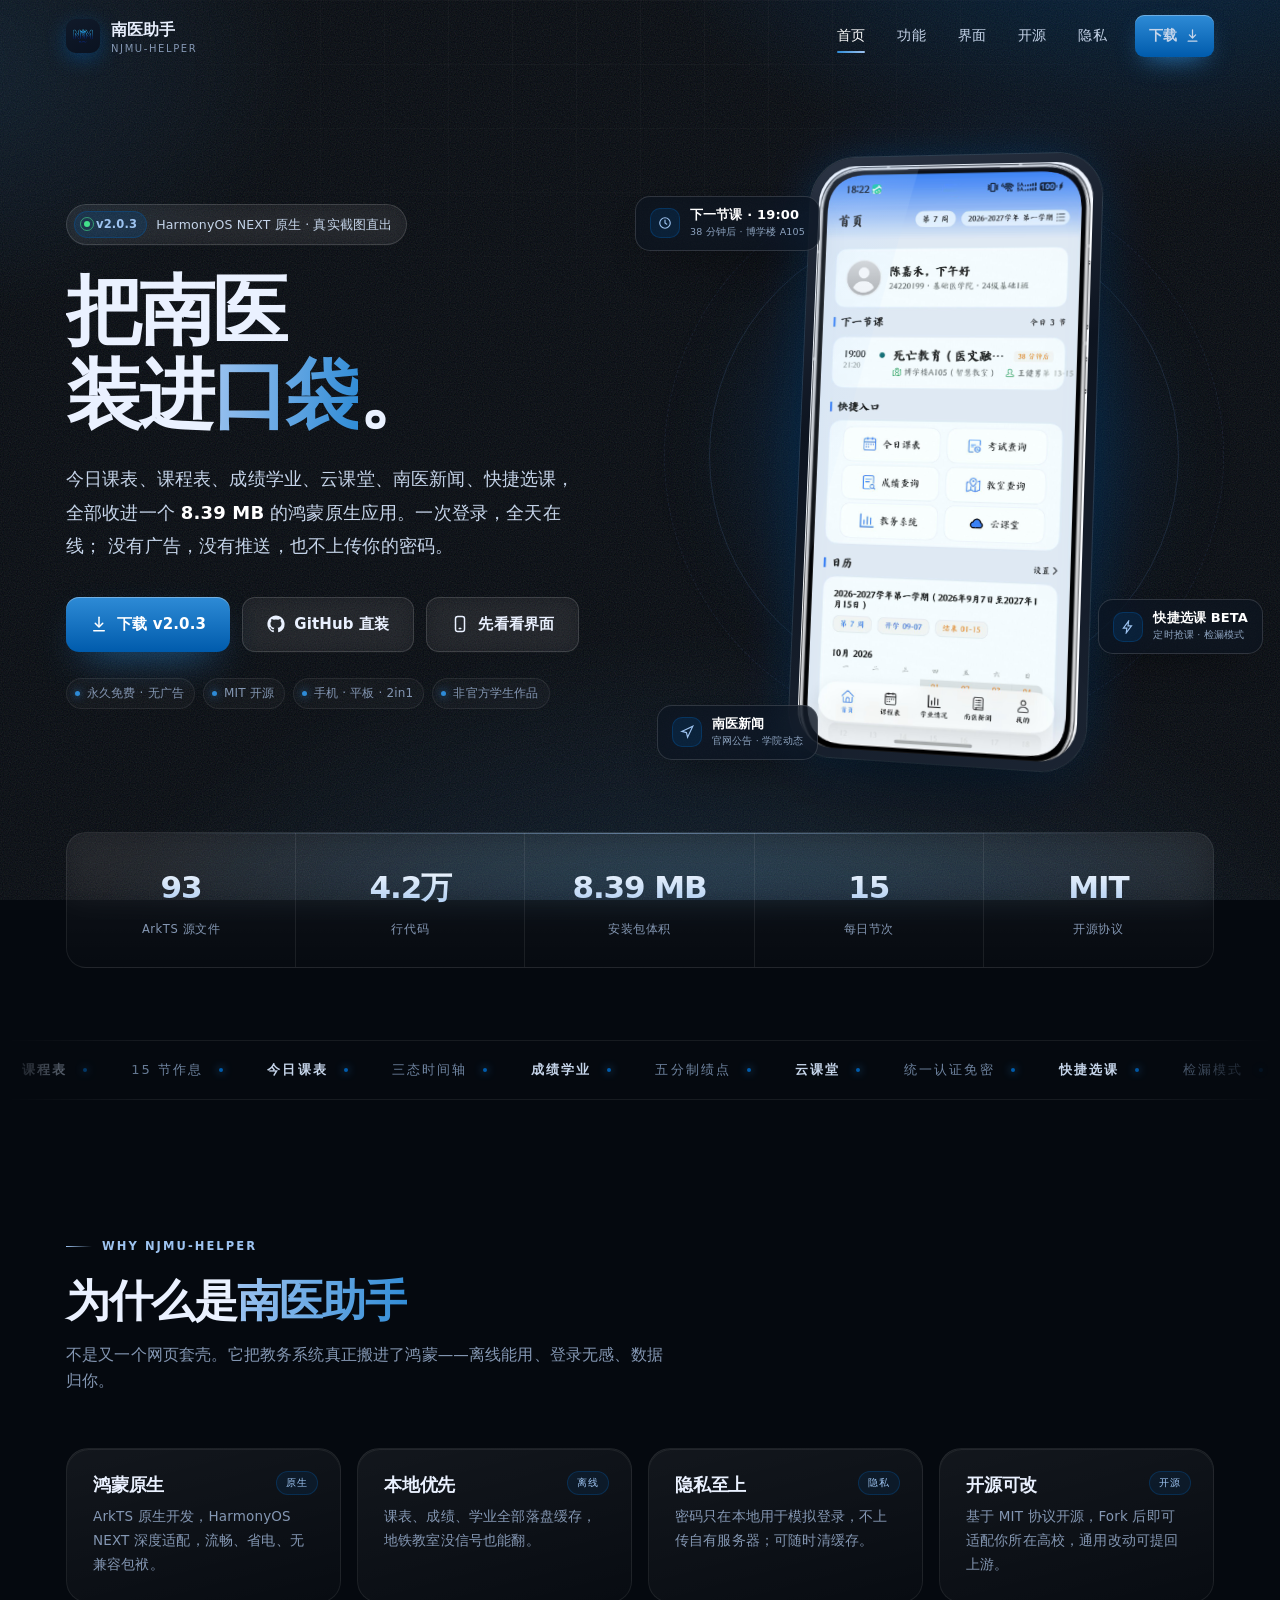
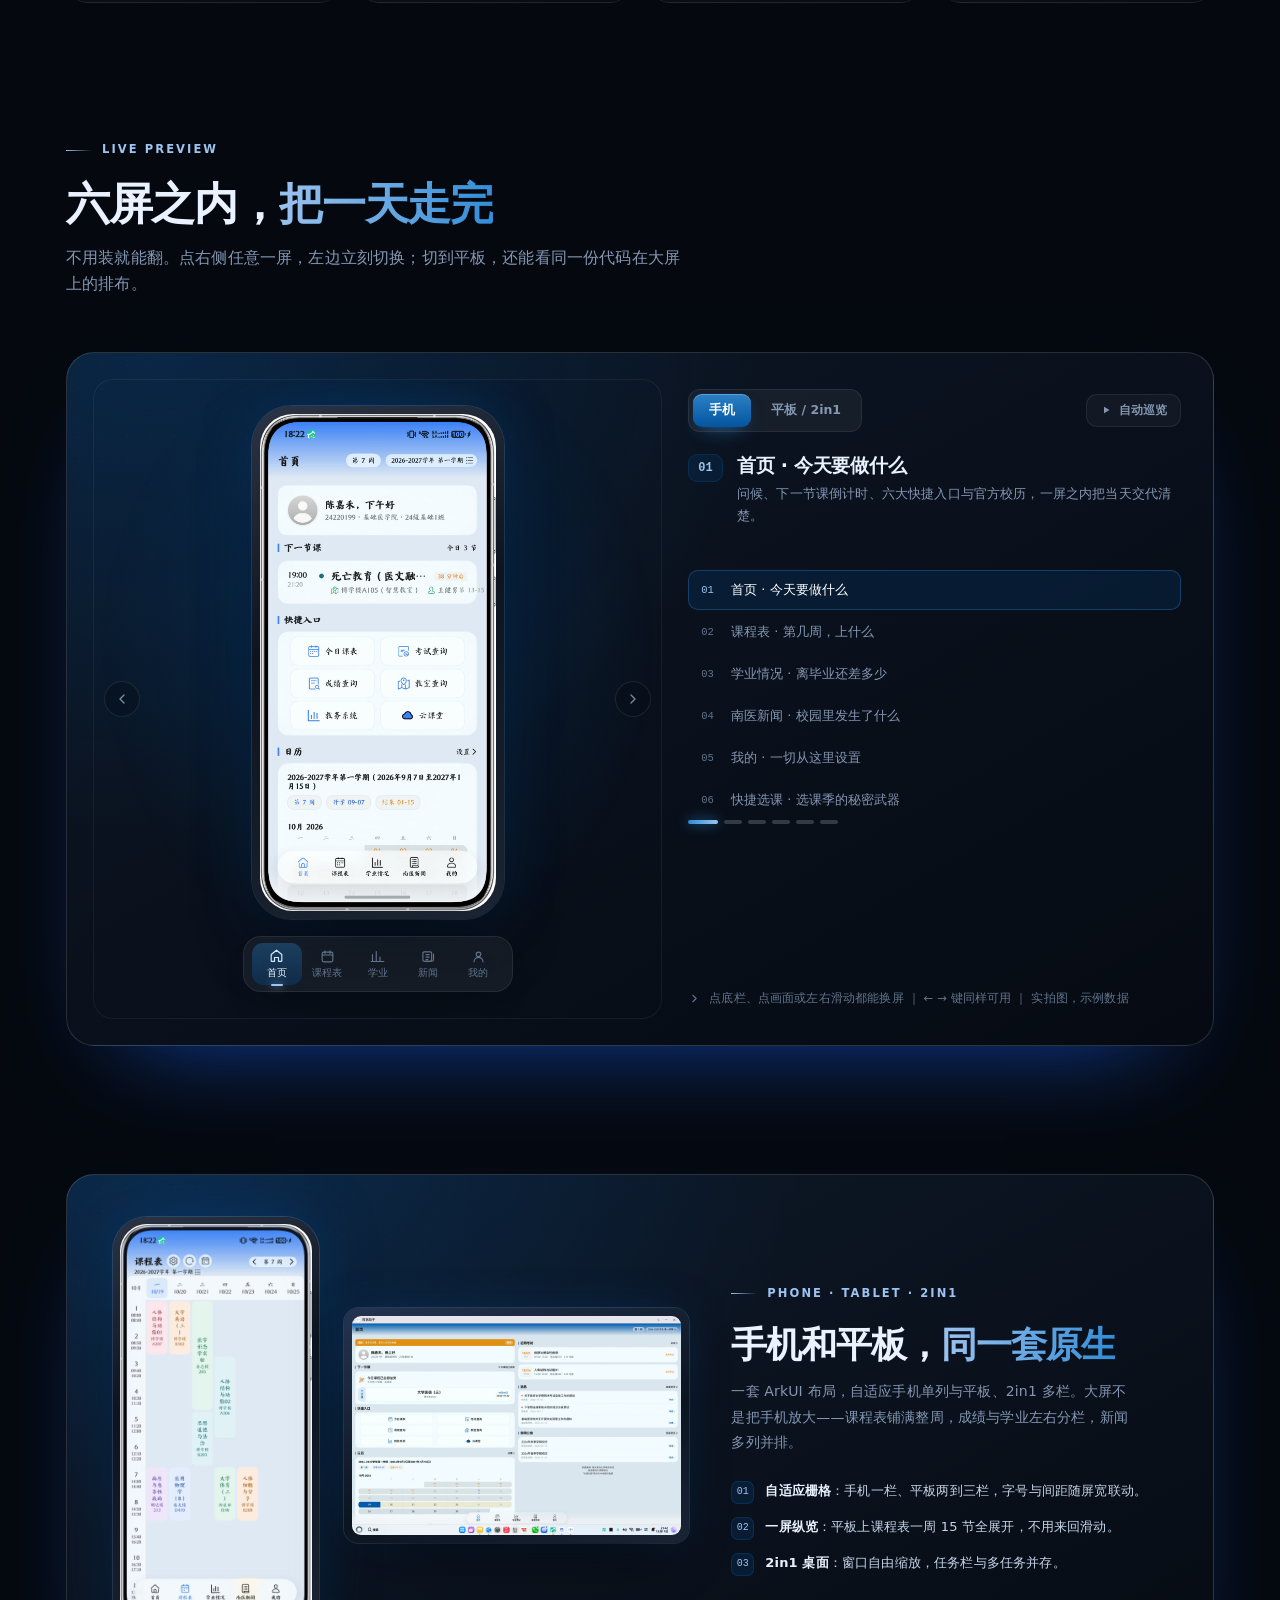
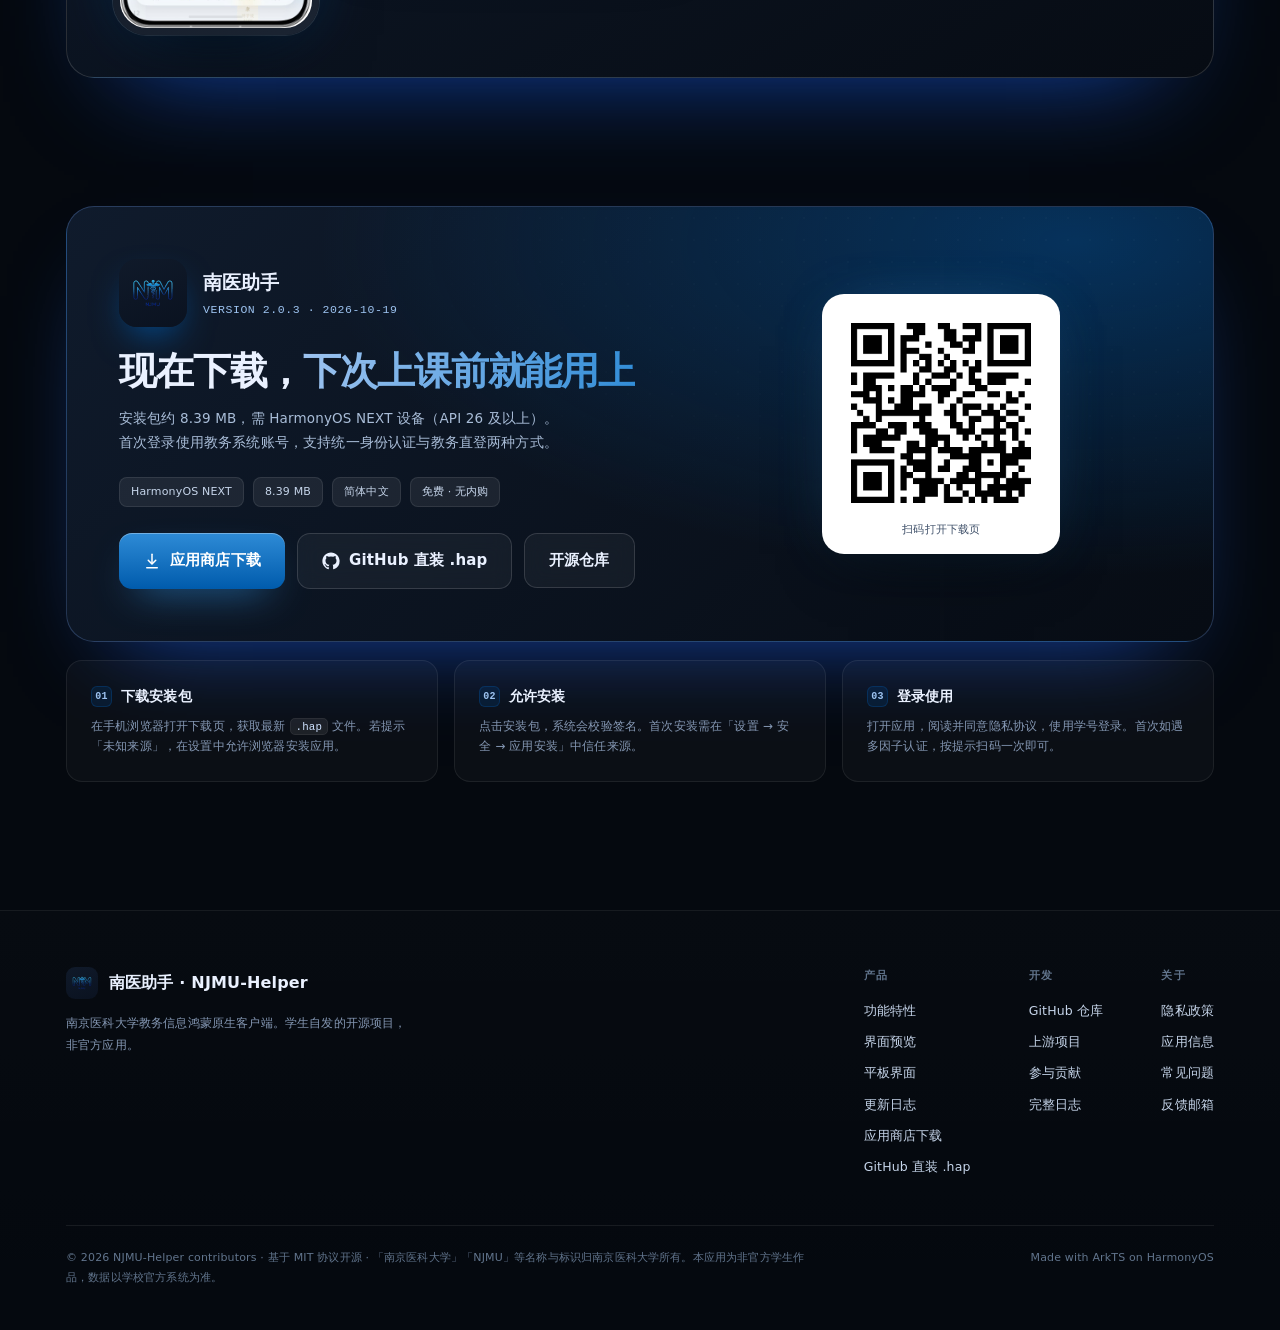
==== commit 9685c8c2: "fix(site): 修复截图与二维码被拉伸 · 交互预览支持点击/滑动/自动巡览" ====
--- a/website/index.html
+++ b/website/index.html
@@ -162,26 +162,60 @@
       </div>
 
       <div class="demo rv" id="demo">
-        <div class="demo-stage">
+        <div class="demo-stage" data-stage>
           <div class="dev dev-phone is-on" data-pane="phone">
             <div class="dev-body">
-              <img data-img="phone" src="assets/shots/home.jpg" alt="南医助手首页" width="912" height="1920" loading="lazy">
+              <img data-img="phone" src="assets/shots/home.jpg" alt="南医助手首页" width="912" height="1920" loading="lazy" draggable="false">
+            </div>
+            <div class="phone-dock" role="group" aria-label="模拟应用底部导航">
+          <button type="button" class="dock-item is-on" data-jump="0" aria-label="首页">
+            <svg viewBox="0 0 24 24" fill="none" stroke="currentColor" stroke-width="1.8" stroke-linecap="round" stroke-linejoin="round"><path d="M4 10.5 12 4l8 6.5V20a1 1 0 0 1-1 1h-4v-6H9v6H5a1 1 0 0 1-1-1z"/></svg>
+            <span>首页</span>
+          </button>
+          <button type="button" class="dock-item" data-jump="1" aria-label="课程表">
+            <svg viewBox="0 0 24 24" fill="none" stroke="currentColor" stroke-width="1.8" stroke-linecap="round" stroke-linejoin="round"><rect x="3.5" y="5" width="17" height="15.5" rx="2.5"/><path d="M3.5 9.5h17M8 3v4M16 3v4"/></svg>
+            <span>课程表</span>
+          </button>
+          <button type="button" class="dock-item" data-jump="2" aria-label="学业">
+            <svg viewBox="0 0 24 24" fill="none" stroke="currentColor" stroke-width="1.8" stroke-linecap="round" stroke-linejoin="round"><path d="M4 20V9M10 20V4M16 20v-7M22 20H2"/></svg>
+            <span>学业</span>
+          </button>
+          <button type="button" class="dock-item" data-jump="3" aria-label="新闻">
+            <svg viewBox="0 0 24 24" fill="none" stroke="currentColor" stroke-width="1.8" stroke-linecap="round" stroke-linejoin="round"><rect x="3" y="4.5" width="14" height="15" rx="2"/><path d="M8 9h5M8 13h5M8 17h3"/><path d="M20 8v9a2.5 2.5 0 0 1-2.5 2.5H6"/></svg>
+            <span>新闻</span>
+          </button>
+          <button type="button" class="dock-item" data-jump="4" aria-label="我的">
+            <svg viewBox="0 0 24 24" fill="none" stroke="currentColor" stroke-width="1.8" stroke-linecap="round" stroke-linejoin="round"><circle cx="12" cy="8.5" r="3.6"/><path d="M4.8 20.5a7.2 7.2 0 0 1 14.4 0"/></svg>
+            <span>我的</span>
+          </button>
             </div>
           </div>
           <div class="dev dev-tablet" data-pane="tablet">
             <div class="dev-body">
-              <img data-img="tablet" src="assets/shots-tablet/home.jpg" alt="平板端首页" width="1920" height="1280" loading="lazy">
-            </div>
-          </div>
+              <img data-img="tablet" src="assets/shots-tablet/home.jpg" alt="平板端首页" width="1920" height="1280" loading="lazy" draggable="false">
+            </div>
+          </div>
+          <button class="stage-nav prev" type="button" data-step="-1" aria-label="上一屏">
+            <svg viewBox="0 0 24 24" fill="none" stroke="currentColor" stroke-width="2" stroke-linecap="round" stroke-linejoin="round"><path d="m15 18-6-6 6-6"/></svg>
+          </button>
+          <button class="stage-nav next" type="button" data-step="1" aria-label="下一屏">
+            <svg viewBox="0 0 24 24" fill="none" stroke="currentColor" stroke-width="2" stroke-linecap="round" stroke-linejoin="round"><path d="m9 18 6-6-6-6"/></svg>
+          </button>
         </div>
 
         <div class="demo-side">
-          <div class="demo-tabs">
-            <button type="button" data-mode="phone" class="is-on">手机</button>
-            <button type="button" data-mode="tablet">平板 / 2in1</button>
-          </div>
-
-          <div class="demo-cap">
+          <div class="demo-top">
+            <div class="demo-tabs">
+              <button type="button" data-mode="phone" class="is-on">手机</button>
+              <button type="button" data-mode="tablet">平板 / 2in1</button>
+            </div>
+            <button class="demo-auto" type="button" data-auto aria-pressed="false">
+              <svg viewBox="0 0 24 24" fill="currentColor"><path d="M8 5.5v13l11-6.5z"/></svg>
+              <span>自动巡览</span>
+            </button>
+          </div>
+
+          <div class="demo-cap" aria-live="polite">
             <span class="num" id="dvNum">01</span>
             <div>
               <h3 id="dvTitle">首页 · 今天要做什么</h3>
@@ -205,13 +239,16 @@
             <button type="button" data-num="04" data-src="assets/shots-tablet/news.jpg" data-alt="平板端南医新闻" data-title="南医新闻 · 双列阅读" data-desc="要闻、综合、科研、媒体分类切换，公告以双列卡片铺开，单屏可见条目翻倍。"><span>04</span>南医新闻 · 双列阅读</button>
           </div>
 
+          <div class="stage-dots" data-dots aria-label="切换截图"></div>
+
           <div class="demo-hint">
             <svg viewBox="0 0 24 24" fill="none" stroke="currentColor" stroke-width="2" stroke-linecap="round" stroke-linejoin="round"><path d="M9 18l6-6-6-6"/></svg>
-            支持 ← → 键切换 ｜ 图为应用内实拍，示例数据
-          </div>
-        </div>
-      </div>
-    </div>
+            点底栏、点画面或左右滑动都能换屏 ｜ ← → 键同样可用 ｜ 实拍图，示例数据
+          </div>
+        </div>
+      </div>
+    </div>
+
   </section>
 
   <!-- ========== duo ========== -->
--- a/website/assets/style.css
+++ b/website/assets/style.css
@@ -62,7 +62,7 @@
 
 ::selection{background:rgba(0,91,172,.42);color:#fff}
 a{color:inherit;text-decoration:none}
-img{max-width:100%;display:block;background:linear-gradient(160deg,#101a2a,#0a1220)}
+img{max-width:100%;height:auto;display:block;background:linear-gradient(160deg,#101a2a,#0a1220)}
 button{font-family:inherit;border:0;background:none;color:inherit;cursor:pointer;padding:0}
 code{
   font-family:var(--mono);font-size:.9em;padding:1.5px 5px;border-radius:5px;
@@ -490,17 +490,23 @@
   position:relative;z-index:2;display:grid;place-items:center;min-height:520px;
   border-radius:20px;border:1px solid rgba(255,255,255,.06);
   background:radial-gradient(70% 70% at 50% 42%,rgba(0,91,172,.22),transparent 70%);
-  padding:26px;
+  padding:26px;touch-action:pan-y;
+  overflow:hidden;
 }
 .dev{display:none;justify-content:center;width:100%}
 .dev.is-on{display:flex;animation:devIn .5s var(--ease)}
 @keyframes devIn{from{opacity:0;translate:0 14px}to{opacity:1;translate:0 0}}
 .dev-body{
-  position:relative;background:linear-gradient(160deg,#2b3444,#0d1420 42%,#1b2432);
+  position:relative;background:linear-gradient(160deg,#2b3444,#0d1420 42%,#1b2432);overflow:hidden;
   box-shadow:0 34px 80px -32px rgba(0,0,0,.95),0 0 0 1px rgba(255,255,255,.13),0 0 60px -16px rgba(0,91,172,.5);
 }
 .dev-body img{width:100%;height:auto;display:block;transition:opacity .3s ease}
-.dev-phone .dev-body{width:252px;padding:8px;border-radius:40px}
+.dev-phone{flex-direction:column;align-items:center;gap:17px}
+.dev-phone .dev-body{width:252px;padding:8px;border-radius:40px;cursor:grab}
+.dev-tablet .dev-body{cursor:grab}
+.demo-stage.is-drag .dev-body{cursor:grabbing}
+.demo-stage.is-drag .dev-body img{transition:none}
+.dev-body{transition:transform .38s var(--ease)}
 .dev-phone .dev-body img{border-radius:33px;aspect-ratio:912/1920;object-fit:cover}
 .dev-tablet .dev-body{width:100%;max-width:520px;padding:9px;border-radius:17px}
 .dev-tablet .dev-body img{border-radius:9px;aspect-ratio:1920/1280;object-fit:cover}
@@ -546,6 +552,107 @@
   font-size:11.5px;color:var(--dim);
 }
 .demo-hint svg{width:13px;height:13px;flex:none}
+
+/* ---------- 交互预览 · 模拟底栏 / 滑动 / 自动巡览 ---------- */
+.demo-top{display:flex;align-items:center;justify-content:space-between;gap:12px;flex-wrap:wrap;margin-bottom:22px}
+.demo-top .demo-tabs{margin-bottom:0}
+.demo-auto{
+  display:inline-flex;align-items:center;gap:7px;padding:8px 13px;border-radius:11px;
+  font-size:11.5px;font-weight:600;color:var(--muted);
+  border:1px solid var(--line);background:rgba(255,255,255,.035);
+  transition:color .25s,background .25s,border-color .25s;
+}
+.demo-auto svg{width:12px;height:12px}
+.demo-auto:hover{color:var(--ink);border-color:var(--line-3);background:rgba(255,255,255,.06)}
+.demo-auto.is-on{color:#dcecff;border-color:rgba(46,139,214,.5);background:rgba(0,91,172,.24)}
+.demo-auto.is-on svg{color:var(--b3)}
+
+.phone-dock{
+  display:flex;align-items:center;justify-content:space-between;
+  width:270px;padding:6px 8px;border-radius:18px;
+  background:rgba(255,255,255,.055);border:1px solid var(--line);
+  -webkit-backdrop-filter:blur(10px);backdrop-filter:blur(10px);
+  box-shadow:0 16px 34px -22px rgba(0,0,0,.9);
+}
+.dock-item{
+  position:relative;flex:1;display:flex;flex-direction:column;align-items:center;gap:3px;
+  padding:6px 2px 5px;border-radius:11px;color:var(--dim);
+  font-size:9.5px;letter-spacing:.01em;
+  transition:color .25s,background .3s,transform .3s var(--ease-back);
+}
+.dock-item svg{width:15px;height:15px;transition:transform .35s var(--ease-back)}
+.dock-item:hover{color:var(--ink-2);background:rgba(255,255,255,.05)}
+.dock-item:active{transform:scale(.94)}
+.dock-item.is-on{color:#eaf4ff;background:linear-gradient(180deg,rgba(46,139,214,.32),rgba(0,91,172,.26))}
+.dock-item.is-on svg{transform:translateY(-1px) scale(1.06);color:#cfe6ff}
+.dock-item.is-on::after{
+  content:"";position:absolute;bottom:-1px;left:50%;width:12px;height:2px;border-radius:2px;
+  background:var(--b3);transform:translateX(-50%);box-shadow:0 0 8px rgba(157,195,240,.9);
+}
+.demo-stage.is-drag .phone-dock{opacity:.55}
+
+.stage-nav{
+  position:absolute;top:50%;translate:0 -50%;z-index:4;
+  width:36px;height:36px;border-radius:50%;display:grid;place-items:center;
+  color:#dbe9ff;border:1px solid rgba(255,255,255,.16);
+  background:rgba(8,14,24,.72);-webkit-backdrop-filter:blur(10px);backdrop-filter:blur(10px);
+  opacity:.55;transition:opacity .25s,background .25s,transform .25s,border-color .25s;
+}
+.stage-nav svg{width:16px;height:16px}
+.stage-nav:hover{opacity:1;background:rgba(0,91,172,.62);border-color:rgba(157,195,240,.5);transform:scale(1.08)}
+.stage-nav.prev{left:10px}
+.stage-nav.next{right:10px}
+
+.stage-dots{display:flex;align-items:center;gap:6px;margin:0 0 16px}
+.stage-dots button{
+  width:18px;height:4px;border-radius:99px;background:rgba(255,255,255,.18);
+  transition:width .35s var(--ease),background .35s,box-shadow .35s;
+}
+.stage-dots button:hover{background:rgba(255,255,255,.34)}
+.stage-dots button.is-on{
+  width:30px;background:linear-gradient(90deg,var(--b2),var(--b3));
+  box-shadow:0 0 12px rgba(46,139,214,.75);
+}
+
+/* 换屏动画 */
+@keyframes shotInR{from{opacity:0;transform:translateX(38px) scale(.985)}to{opacity:1;transform:none}}
+@keyframes shotInL{from{opacity:0;transform:translateX(-38px) scale(.985)}to{opacity:1;transform:none}}
+.dev-body img.shot-in-r{animation:shotInR .48s var(--ease)}
+.dev-body img.shot-in-l{animation:shotInL .48s var(--ease)}
+
+/* 点击涟漪 */
+.tap-ripple{
+  position:absolute;left:0;top:0;width:12px;height:12px;margin:-6px 0 0 -6px;border-radius:50%;
+  border:1.5px solid rgba(157,195,240,.85);background:rgba(46,139,214,.22);
+  pointer-events:none;z-index:3;animation:tapRip .68s cubic-bezier(.2,.7,.3,1) forwards;
+}
+@keyframes tapRip{
+  to{width:180px;height:180px;margin:-90px 0 0 -90px;opacity:0;border-color:rgba(157,195,240,0)}
+}
+
+/* 平板卡片放大提示 */
+.tab-win::before{
+  content:"";position:absolute;right:18px;top:18px;width:30px;height:30px;border-radius:50%;
+  background:rgba(6,12,20,.72) url("data:image/svg+xml;utf8,<svg xmlns='http://www.w3.org/2000/svg' viewBox='0 0 24 24' fill='none' stroke='%23dbe9ff' stroke-width='2' stroke-linecap='round'><circle cx='11' cy='11' r='7'/><path d='m20 20-3.6-3.6M11 8v6M8 11h6'/></svg>") center/15px no-repeat;
+  border:1px solid rgba(255,255,255,.18);opacity:0;transform:scale(.8);
+  transition:opacity .3s,transform .35s var(--ease-back);z-index:3;pointer-events:none;
+}
+.tab-card:hover .tab-win::before{opacity:1;transform:scale(1)}
+
+/* 灯箱拖拽 */
+.lb figure{dursor:grab;touch-action:pan-y}
+.lb.is-drag figure{cursor:grabbing}
+.lb img{transition:transform .3s var(--ease),opacity .2s}
+.lb.is-drag img{transition:none}
+.lb-hint{
+  position:absolute;bottom:22px;left:50%;transform:translateX(-50%);
+  font-size:11.5px;color:var(--dim);letter-spacing:.02em;
+  display:flex;align-items:center;gap:7px;
+}
+.lb-hint svg{width:13px;height:13px}
+
+/* 页面离场 */
+body.is-leaving{opacity:0;transition:opacity .2s ease}
 
 /* ---------- duo（双端） ---------- */
 .duo{
@@ -576,7 +683,7 @@
   transition:transform .55s var(--ease),box-shadow .55s;
 }
 .duo-win:hover{transform:translateY(-7px) rotate(-.4deg);box-shadow:0 34px 74px -28px rgba(0,0,0,.95),0 0 0 1px rgba(157,195,240,.34),0 30px 60px -18px rgba(0,91,172,.62)}
-.duo-win img{width:100%;border-radius:9px;display:block}
+.duo-win img{width:100%;height:auto;border-radius:9px;display:block}
 .duo-win::after{content:"";position:absolute;inset:8px;border-radius:9px;pointer-events:none;box-shadow:inset 0 0 0 1px rgba(255,255,255,.08)}
 .duo-copy{position:relative;z-index:2}
 .duo-copy h2{font-size:clamp(24px,2.9vw,36px);margin:2px 0 14px;letter-spacing:-.03em}
@@ -626,6 +733,8 @@
   color:#fff;background:rgba(0,91,172,.28);border-color:rgba(46,139,214,.45);
 }
 .card.is-hidden{display:none}
+.bento.is-filtered{grid-template-columns:repeat(3,1fr)}
+.bento.is-filtered .card{grid-column:auto}
 .card.pop{animation:cardPop .45s var(--ease)}
 @keyframes cardPop{from{opacity:0;translate:0 10px}to{opacity:1;translate:0 0}}
 
@@ -658,7 +767,7 @@
   transition:transform .55s var(--ease),box-shadow .55s;cursor:zoom-in;
 }
 .tab-card:hover .tab-win{transform:translateY(-9px);box-shadow:0 40px 88px -34px rgba(0,0,0,.95),0 0 0 1px rgba(157,195,240,.34),0 30px 64px -18px rgba(0,91,172,.62)}
-.tab-win img{width:100%;border-radius:10px;display:block;aspect-ratio:1920/1280;object-fit:cover}
+.tab-win img{width:100%;height:auto;border-radius:10px;display:block}
 .tab-win::after{content:"";position:absolute;inset:9px;border-radius:10px;pointer-events:none;box-shadow:inset 0 0 0 1px rgba(255,255,255,.07)}
 .tab-card h4{font-size:15.5px;margin-bottom:5px;color:#eaf2ff}
 .tab-card figcaption{display:flex;gap:13px;align-items:flex-start}
@@ -809,7 +918,7 @@
 .flow{
   margin-top:20px;border-radius:20px;border:1px solid var(--line);
   background:linear-gradient(160deg,rgba(255,255,255,.04),rgba(255,255,255,.008));
-  padding:34px 26px;overflow:hidden;
+  padding:34px 26px;overflow-x:auto;scrollbar-width:thin;
 }
 .flow svg{width:100%;height:auto;display:block}
 .flow .dash{stroke-dasharray:5 7;animation:dashMove 1.6s linear infinite}
@@ -884,14 +993,14 @@
 .dl-btns{display:flex;flex-wrap:wrap;gap:12px}
 .dl-right{position:relative;z-index:2;display:flex;justify-content:center}
 .qr{
-  width:206px;padding:16px;border-radius:20px;background:#fff;
+  width:238px;padding:20px 20px 14px;border-radius:22px;background:#fff;
   border:1px solid rgba(255,255,255,.16);text-align:center;
-  box-shadow:0 26px 60px -26px rgba(0,0,0,.9);
+  box-shadow:0 26px 60px -26px rgba(0,0,0,.9),0 0 60px -28px rgba(46,139,214,.8);
   animation:qrFloat 7s ease-in-out infinite;
 }
 @keyframes qrFloat{0%,100%{transform:translateY(0)}50%{transform:translateY(-8px)}}
-.qr img{width:100%;aspect-ratio:1;border-radius:6px}
-.qr span{display:block;font-size:10.5px;color:#4a5c73;margin-top:10px;letter-spacing:.02em}
+.qr img{width:100%;height:auto;aspect-ratio:1;border-radius:4px;background:#fff}
+.qr span{display:block;font-size:10.5px;color:#3f5069;margin-top:10px;letter-spacing:.02em;font-weight:550}
 
 .steps{display:grid;grid-template-columns:repeat(3,1fr);gap:16px;margin-top:18px}
 .step{padding:24px;border-radius:16px;border:1px solid var(--line);background:rgba(255,255,255,.028);transition:border-color .3s,transform .3s}
@@ -991,6 +1100,7 @@
   .dl-right{justify-content:flex-start}
   .demo-stage{min-height:auto;padding:30px 20px}
   .c7,.c6,.c5,.c4,.c3{grid-column:span 6}
+  .bento.is-filtered{grid-template-columns:repeat(2,1fr)}
   .stats-in{grid-template-columns:repeat(3,1fr)}
   .stat:nth-child(3){border-right:0}
   .stat:nth-child(4),.stat:nth-child(5){border-top:1px solid var(--line)}
@@ -1035,6 +1145,8 @@
   .stat:nth-child(3),.stat:nth-child(4),.stat:nth-child(5){border-top:1px solid var(--line)}
   .stat:last-child{grid-column:span 2;border-right:0}
   .c7,.c6,.c5,.c4,.c3{grid-column:span 12}
+  .bento.is-filtered{grid-template-columns:1fr}
+  .flow svg{min-width:720px}
   .gallery{grid-template-columns:1fr;gap:36px}
   .tech{grid-template-columns:1fr}
   .detail-grid{grid-template-columns:1fr}
@@ -1048,7 +1160,13 @@
   .demo{padding:18px}
   .demo-stage{padding:22px 14px}
   .dev-phone .dev-body{width:212px}
+  .phone-dock{width:236px;padding:5px 6px}
+  .dock-item{font-size:9px}
+  .dock-item svg{width:14px;height:14px}
   .demo-cap{min-height:0}
+  .stage-nav{width:32px;height:32px}
+  .stage-nav.prev{left:4px}
+  .stage-nav.next{right:4px}
   .subnav-bar{padding:8px 0 6px}
   .privacy-card{padding:26px 22px}
   .foot-links{gap:34px}
@@ -1059,7 +1177,20 @@
   .lb .lb-count{top:16px;left:16px}
   .to-top{right:16px;bottom:16px;width:42px;height:42px}
   .dl-card,.oss-card{padding:26px}
-  .qr{width:180px}
+  .qr{width:190px;padding:14px 14px 10px}
+}
+@media (max-width:560px){
+  .demo-stage{padding:18px 8px}
+  .phone-dock{width:100%;max-width:226px}
+  .dock-item span{font-size:8.5px;letter-spacing:0}
+  .stage-nav{display:none}
+  .stage-dots{margin-bottom:12px}
+  .demo-top{gap:8px}
+  .demo-auto{padding:7px 10px;font-size:11px}
+  .demo-auto span{display:none}
+  .demo-auto svg{width:13px;height:13px}
+  .tab-grid{gap:30px}
+  .lb-hint{display:none}
 }
 @media (prefers-reduced-motion:reduce){
   *,*::before,*::after{animation-duration:.001ms!important;animation-iteration-count:1!important;transition-duration:.001ms!important}
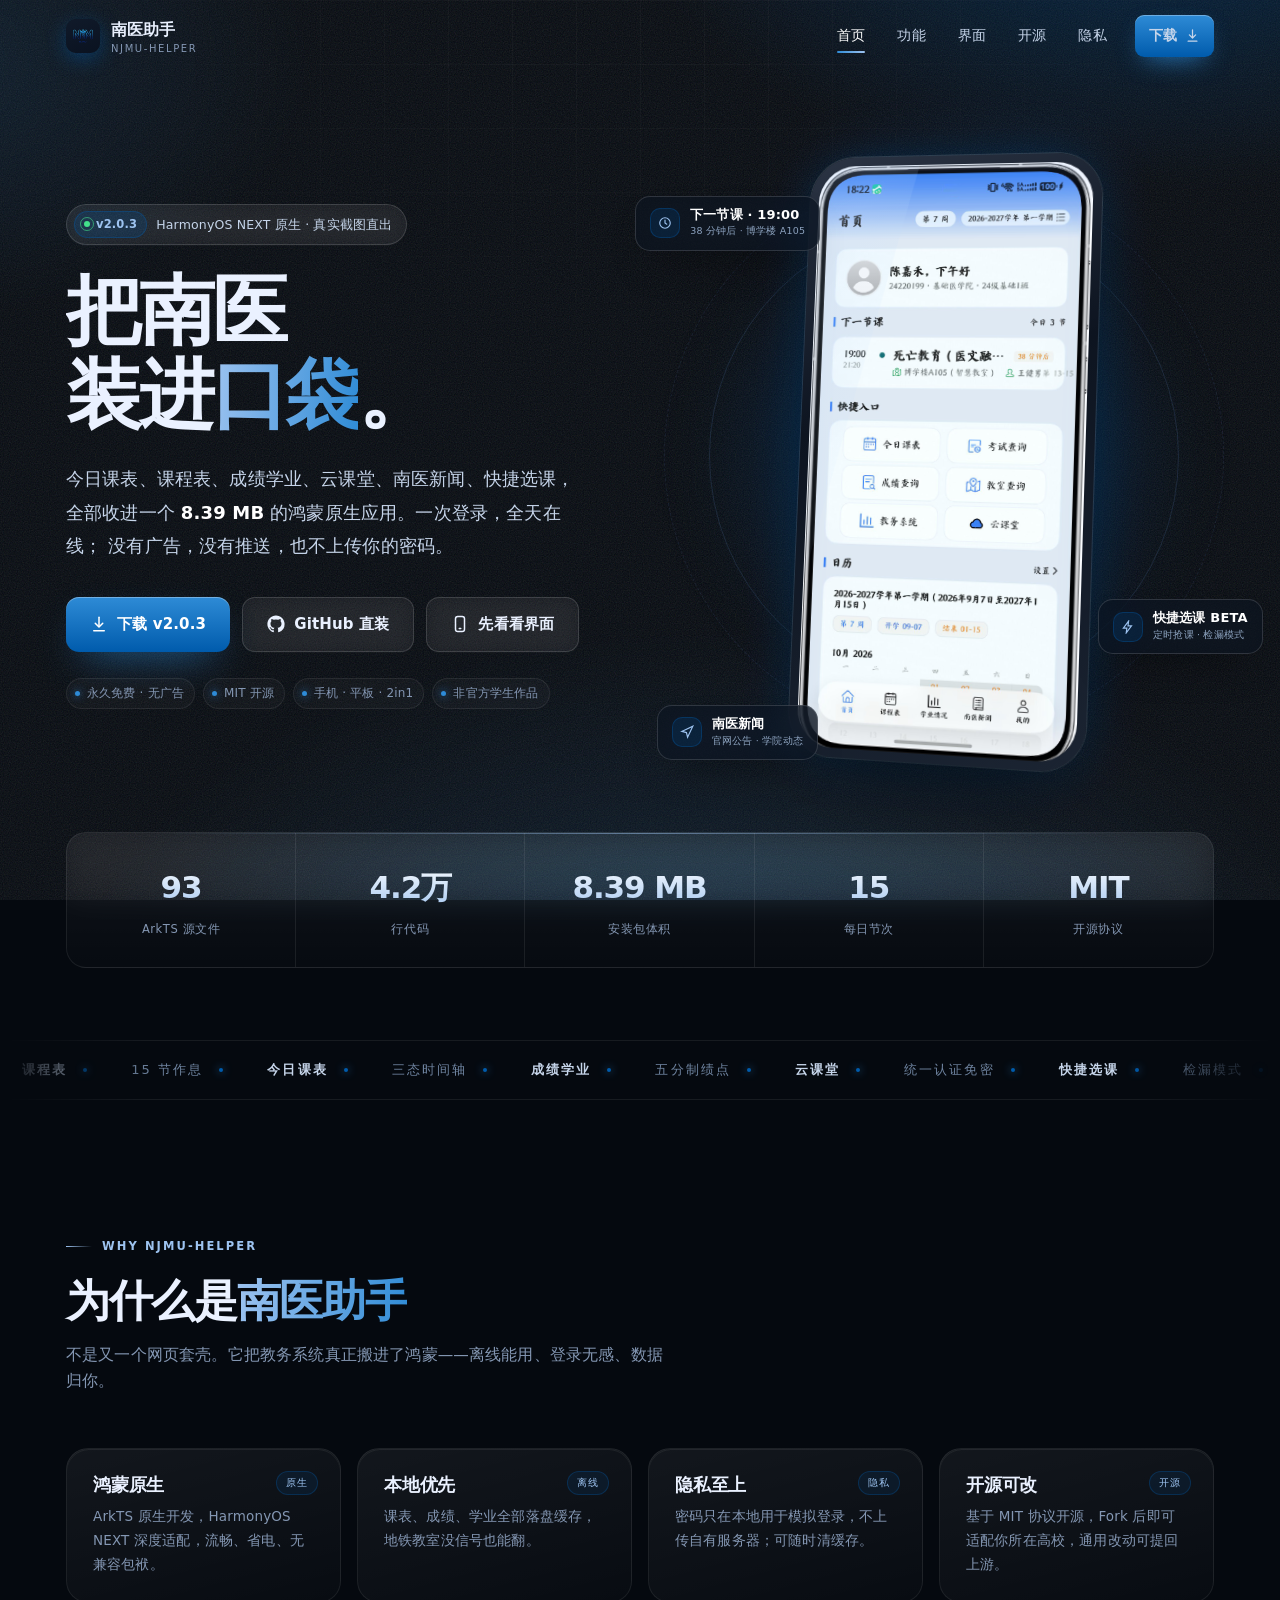
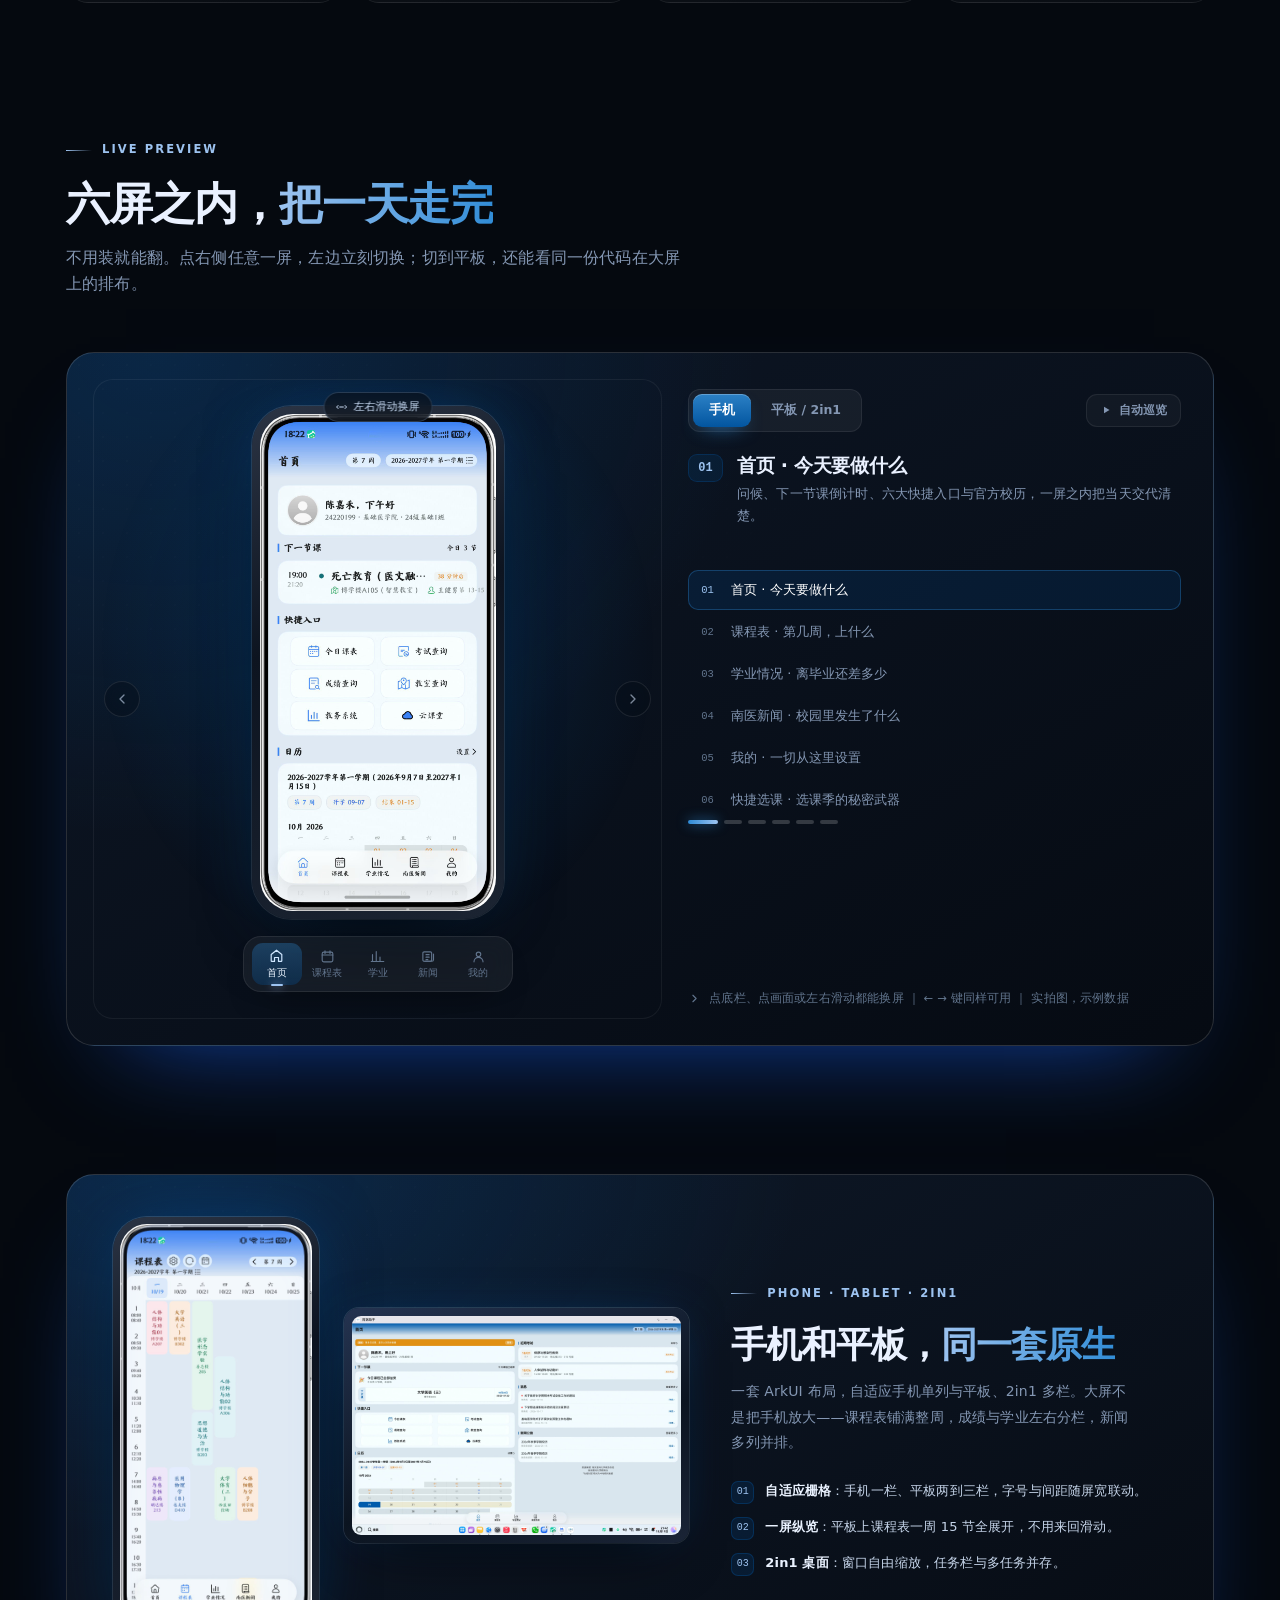
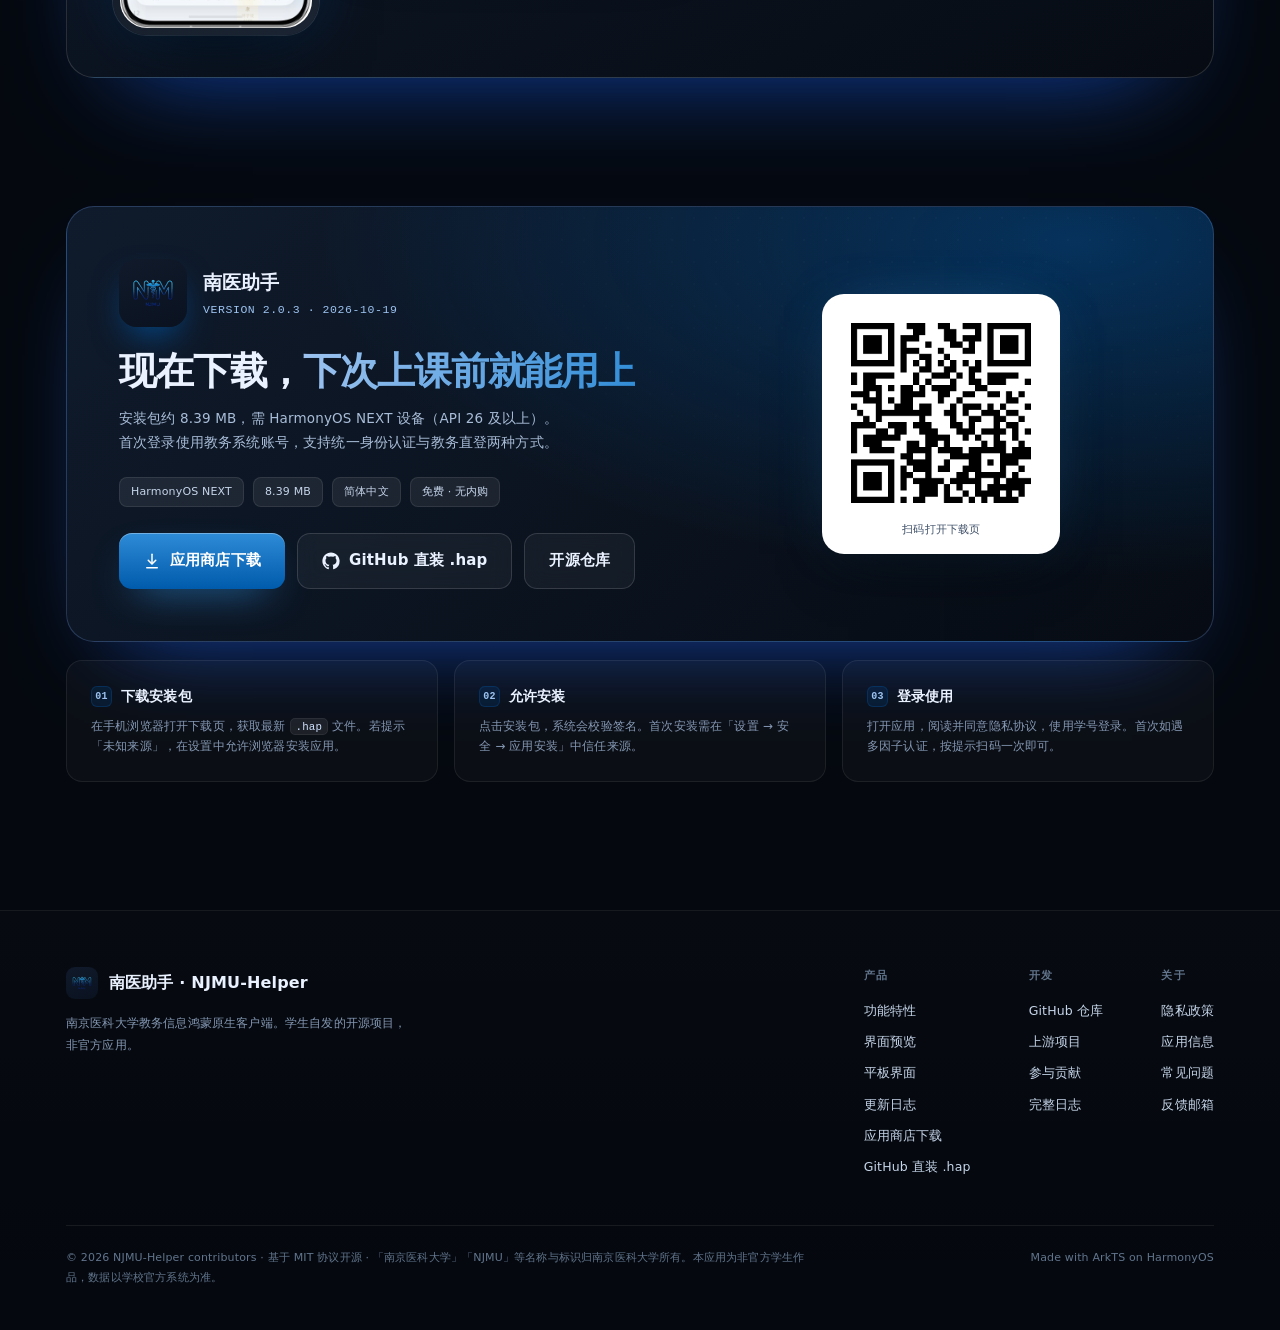
==== commit 7360518c: "fix(site): 修复截图与二维码被拉伸 · 交互预览支持点击/滑动/自动巡览" ====
--- a/website/index.html
+++ b/website/index.html
@@ -201,6 +201,10 @@
           <button class="stage-nav next" type="button" data-step="1" aria-label="下一屏">
             <svg viewBox="0 0 24 24" fill="none" stroke="currentColor" stroke-width="2" stroke-linecap="round" stroke-linejoin="round"><path d="m9 18 6-6-6-6"/></svg>
           </button>
+          <div class="swipe-tip" aria-hidden="true">
+            <svg viewBox="0 0 24 24" fill="none" stroke="currentColor" stroke-width="2" stroke-linecap="round" stroke-linejoin="round"><path d="M8 12h8M5 9l-3 3 3 3M19 9l3 3-3 3"/></svg>
+            左右滑动换屏
+          </div>
         </div>
 
         <div class="demo-side">
--- a/website/assets/style.css
+++ b/website/assets/style.css
@@ -614,6 +614,20 @@
   box-shadow:0 0 12px rgba(46,139,214,.75);
 }
 
+.swipe-tip{
+  position:absolute;top:12px;left:50%;z-index:3;translate:-50% 0;
+  display:inline-flex;align-items:center;gap:6px;padding:5px 11px;border-radius:99px;
+  font-size:10.5px;color:#c9dcf5;background:rgba(8,14,24,.66);
+  border:1px solid rgba(157,195,240,.22);
+  -webkit-backdrop-filter:blur(8px);backdrop-filter:blur(8px);
+  animation:tipPulse 2.6s ease-in-out infinite;pointer-events:none;
+  transition:opacity .45s,translate .45s;
+}
+.swipe-tip svg{width:12px;height:12px;animation:tipSlide 2.6s ease-in-out infinite}
+@keyframes tipPulse{0%,100%{opacity:.5}50%{opacity:.92}}
+@keyframes tipSlide{0%,100%{transform:translateX(-2px)}50%{transform:translateX(2px)}}
+.demo.has-used .swipe-tip{opacity:0;translate:-50% -8px}
+
 /* 换屏动画 */
 @keyframes shotInR{from{opacity:0;transform:translateX(38px) scale(.985)}to{opacity:1;transform:none}}
 @keyframes shotInL{from{opacity:0;transform:translateX(-38px) scale(.985)}to{opacity:1;transform:none}}
@@ -652,7 +666,7 @@
 .lb-hint svg{width:13px;height:13px}
 
 /* 页面离场 */
-body.is-leaving{opacity:0;transition:opacity .2s ease}
+body.is-leaving{animation:none;opacity:0;transition:opacity .2s ease}
 
 /* ---------- duo（双端） ---------- */
 .duo{
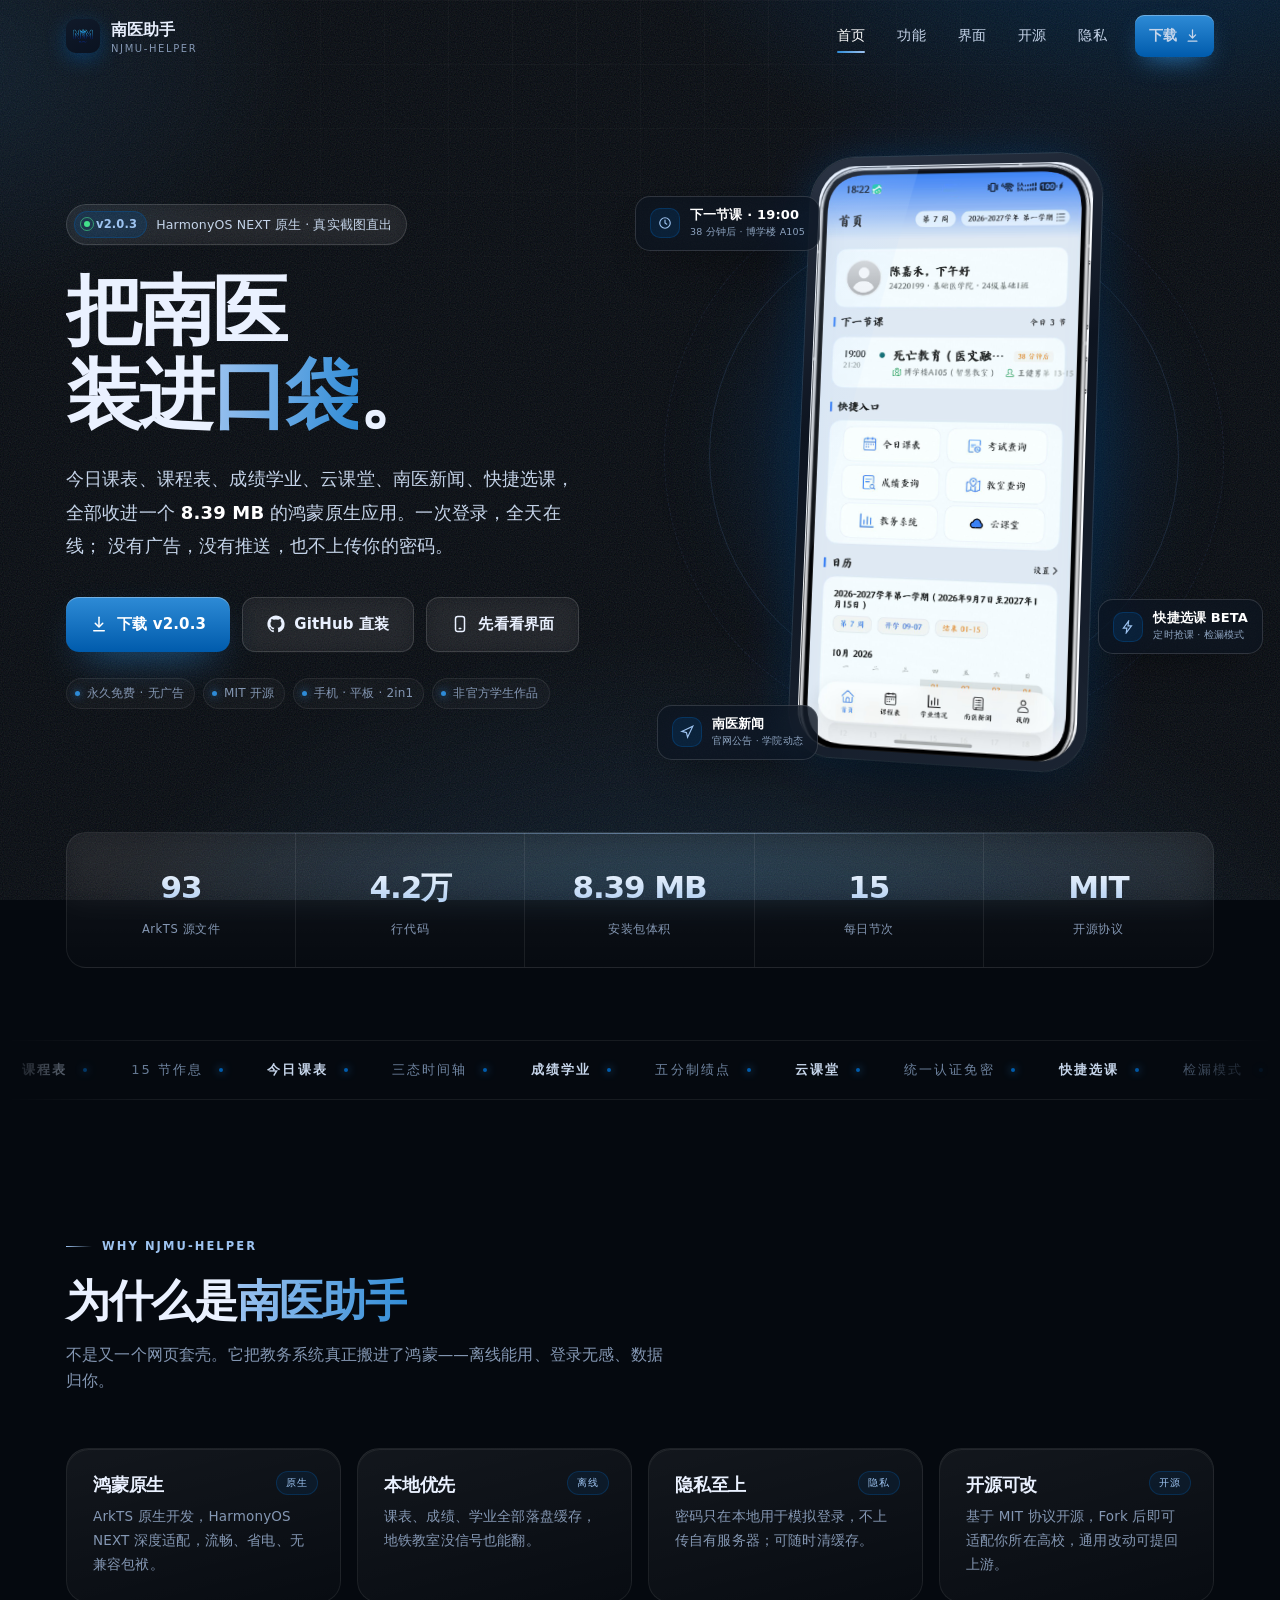
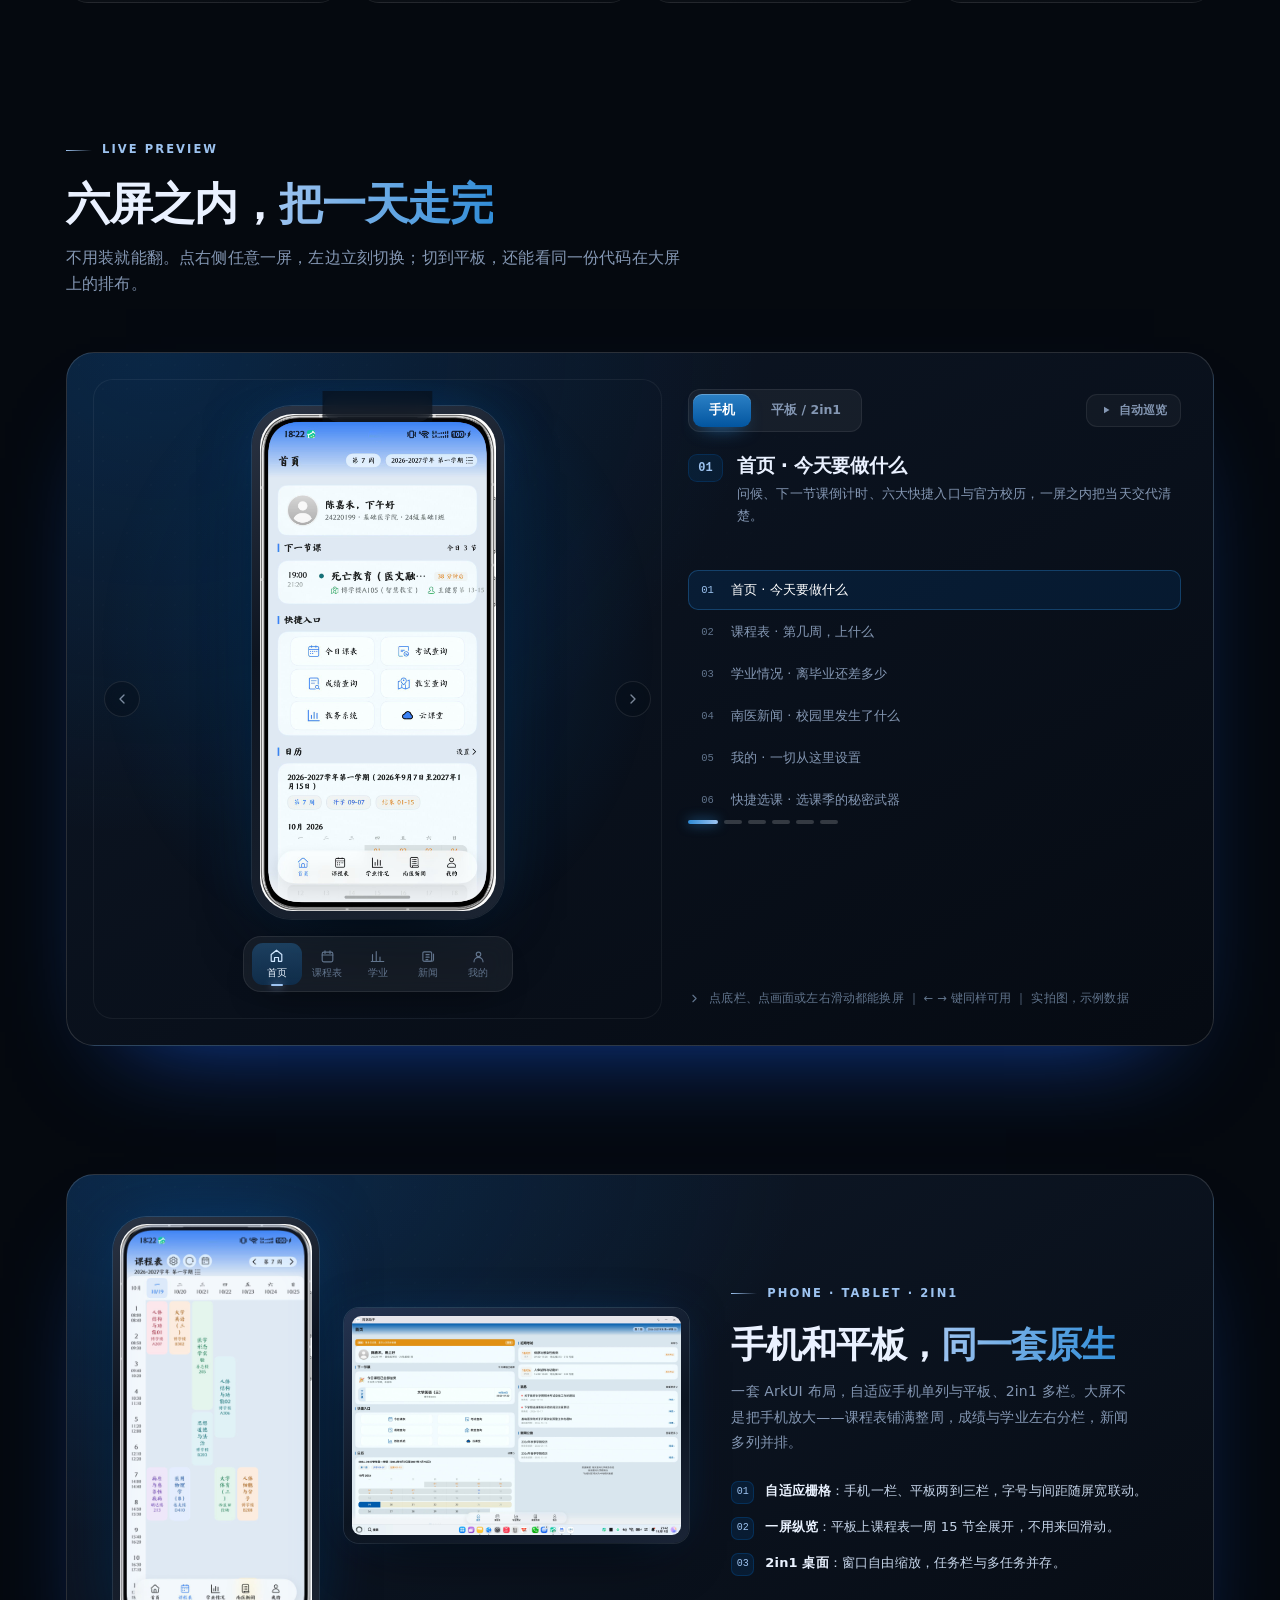
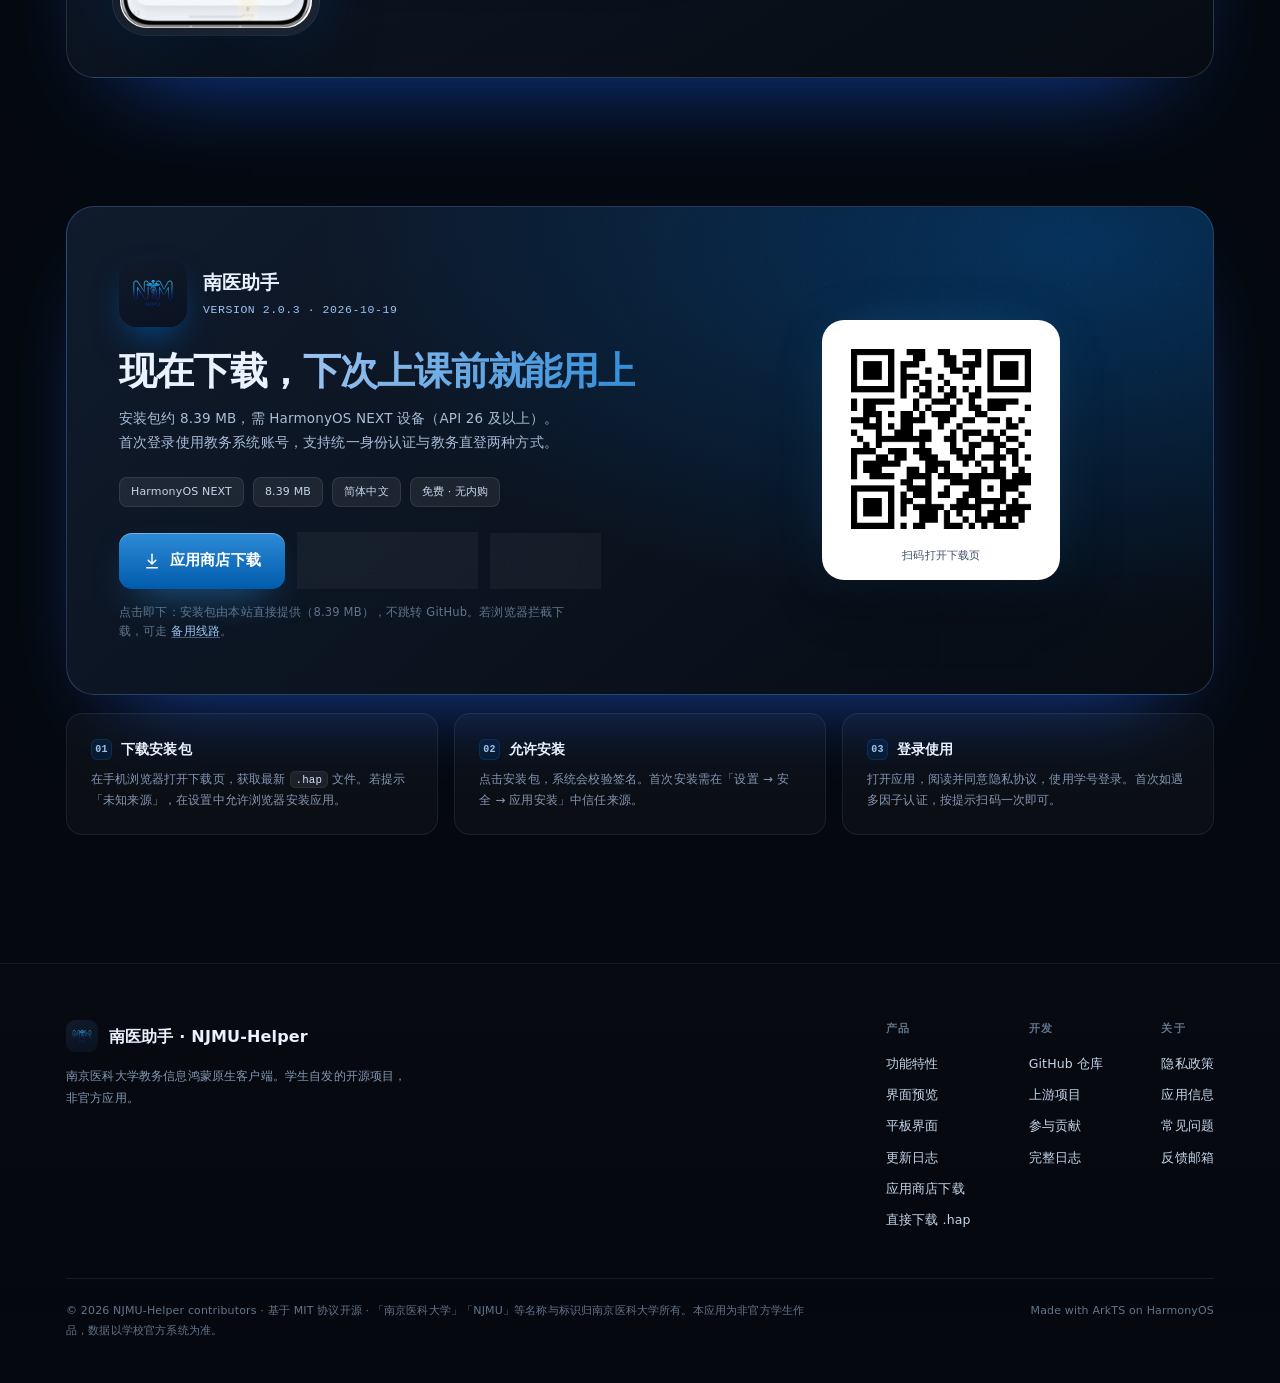
==== commit 2dee568f: "feat(site): hap 站内直下 + 四段循环动效 + 模拟点击演示" ====
--- a/website/index.html
+++ b/website/index.html
@@ -59,7 +59,7 @@
             <svg viewBox="0 0 24 24" fill="none" stroke="currentColor" stroke-width="2" stroke-linecap="round" stroke-linejoin="round"><path d="M12 3v12"/><path d="m7 11 5 5 5-5"/><path d="M5 21h14"/></svg>
             下载 v2.0.3
           </a>
-          <a class="btn btn-ghost" href="https://github.com/xiopeng32-ai/NJMU-Helper/releases/download/v2.0.3/NJMU-Helper-2.0.3.hap" target="_blank" rel="noopener">
+          <a class="btn btn-ghost" href="assets/download/NJMU-Helper-2.0.3.hap" download="NJMU-Helper-2.0.3.hap">
             <svg viewBox="0 0 24 24" fill="currentColor"><path d="M12 .5C5.73.5.5 5.73.5 12c0 5.08 3.29 9.39 7.86 10.91.58.11.79-.25.79-.55 0-.27-.01-1.17-.02-2.12-3.2.7-3.88-1.36-3.88-1.36-.52-1.33-1.28-1.69-1.28-1.69-1.05-.72.08-.7.08-.7 1.16.08 1.77 1.19 1.77 1.19 1.03 1.77 2.7 1.26 3.36.96.1-.75.4-1.26.72-1.55-2.55-.29-5.24-1.28-5.24-5.68 0-1.26.45-2.29 1.19-3.1-.12-.29-.52-1.46.11-3.05 0 0 .96-.31 3.15 1.18a10.9 10.9 0 0 1 5.74 0c2.18-1.49 3.14-1.18 3.14-1.18.63 1.59.23 2.76.12 3.05.74.81 1.19 1.84 1.19 3.1 0 4.42-2.7 5.38-5.26 5.66.42.36.79 1.07.79 2.16 0 1.56-.01 2.82-.01 3.2 0 .31.21.67.8.55A11.51 11.51 0 0 0 23.5 12C23.5 5.73 18.27.5 12 .5z"/></svg>
             GitHub 直装
           </a>
@@ -205,6 +205,7 @@
             <svg viewBox="0 0 24 24" fill="none" stroke="currentColor" stroke-width="2" stroke-linecap="round" stroke-linejoin="round"><path d="M8 12h8M5 9l-3 3 3 3M19 9l3 3-3 3"/></svg>
             左右滑动换屏
           </div>
+          <span class="demo-cursor" aria-hidden="true"></span>
         </div>
 
         <div class="demo-side">
@@ -299,16 +300,17 @@
               <svg viewBox="0 0 24 24" fill="none" stroke="currentColor" stroke-width="2" stroke-linecap="round" stroke-linejoin="round"><path d="M12 3v12"/><path d="m7 11 5 5 5-5"/><path d="M5 21h14"/></svg>
               应用商店下载
             </a>
-            <a class="btn btn-ghost" href="https://github.com/xiopeng32-ai/NJMU-Helper/releases/download/v2.0.3/NJMU-Helper-2.0.3.hap" target="_blank" rel="noopener">
+            <a class="btn btn-ghost" href="assets/download/NJMU-Helper-2.0.3.hap" download="NJMU-Helper-2.0.3.hap">
               <svg viewBox="0 0 24 24" fill="currentColor"><path d="M12 .5C5.73.5.5 5.73.5 12c0 5.08 3.29 9.39 7.86 10.91.58.11.79-.25.79-.55 0-.27-.01-1.17-.02-2.12-3.2.7-3.88-1.36-3.88-1.36-.52-1.33-1.28-1.69-1.28-1.69-1.05-.72.08-.7.08-.7 1.16.08 1.77 1.19 1.77 1.19 1.03 1.77 2.7 1.26 3.36.96.1-.75.4-1.26.72-1.55-2.55-.29-5.24-1.28-5.24-5.68 0-1.26.45-2.29 1.19-3.1-.12-.29-.52-1.46.11-3.05 0 0 .96-.31 3.15 1.18a10.9 10.9 0 0 1 5.74 0c2.18-1.49 3.14-1.18 3.14-1.18.63 1.59.23 2.76.12 3.05.74.81 1.19 1.84 1.19 3.1 0 4.42-2.7 5.38-5.26 5.66.42.36.79 1.07.79 2.16 0 1.56-.01 2.82-.01 3.2 0 .31.21.67.8.55A11.51 11.51 0 0 0 23.5 12C23.5 5.73 18.27.5 12 .5z"/></svg>
-              GitHub 直装 .hap
+              直接下载 .hap
             </a>
             <a class="btn btn-ghost" id="repoBtn2" href="#" target="_blank" rel="noopener">开源仓库</a>
           </div>
+          <p class="dl-note">点击即下：安装包由本站直接提供（8.39&nbsp;MB），不跳转 GitHub。若浏览器拦截下载，可走 <a href="https://github.com/xiopeng32-ai/NJMU-Helper/releases/download/v2.0.3/NJMU-Helper-2.0.3.hap" target="_blank" rel="noopener">备用线路</a>。</p>
         </div>
         <div class="dl-right">
           <div class="qr">
-            <img src="assets/qr.png" alt="扫码打开南医助手下载页" width="440" height="440" loading="lazy" />
+            <img src="assets/qr.png" alt="扫码打开南医助手下载页" width="600" height="600" loading="lazy" />
             <span>扫码打开下载页</span>
           </div>
         </div>
@@ -337,7 +339,7 @@
           <a href="shots.html#tablet">平板界面</a>
           <a href="opensource.html#changelog">更新日志</a>
           <a href="https://www.sydxky.cn/detail.php?id=1034" target="_blank" rel="noopener">应用商店下载</a>
-          <a href="https://github.com/xiopeng32-ai/NJMU-Helper/releases/download/v2.0.3/NJMU-Helper-2.0.3.hap" target="_blank" rel="noopener">GitHub 直装 .hap</a>
+          <a href="assets/download/NJMU-Helper-2.0.3.hap" download="NJMU-Helper-2.0.3.hap">直接下载 .hap</a>
         </div>
         <div class="foot-col"><h5>开发</h5>
           <a id="repoBtn3" href="#" target="_blank" rel="noopener">GitHub 仓库</a>
--- a/website/assets/style.css
+++ b/website/assets/style.css
@@ -1005,6 +1005,9 @@
   background:rgba(255,255,255,.07);border:1px solid rgba(255,255,255,.09);
 }
 .dl-btns{display:flex;flex-wrap:wrap;gap:12px}
+.dl-note{margin-top:14px;font-size:11.5px;color:var(--dim);line-height:1.7;max-width:460px}
+.dl-note a{color:var(--b3);text-decoration:underline;text-underline-offset:2px;text-decoration-color:rgba(157,195,240,.4)}
+.dl-note a:hover{color:#fff}
 .dl-right{position:relative;z-index:2;display:flex;justify-content:center}
 .qr{
   width:238px;padding:20px 20px 14px;border-radius:22px;background:#fff;
@@ -1104,6 +1107,164 @@
 .js .rv-b.in{filter:blur(0)}
 
 /* ---------- responsive ---------- */
+/* ---------- 循环动效（GIF 式展示） ---------- */
+.gif-grid{display:grid;grid-template-columns:repeat(2,1fr);gap:38px 26px;margin-top:52px}
+.gif-card{margin:0;display:flex;flex-direction:column;gap:16px}
+.gif-stage{
+  position:relative;aspect-ratio:16/10;border-radius:20px;overflow:hidden;
+  border:1px solid var(--line-2);padding:30px;
+  display:flex;flex-direction:column;justify-content:center;
+  background:
+    radial-gradient(80% 100% at 18% 0%,rgba(0,91,172,.3),transparent 62%),
+    linear-gradient(150deg,#0e1a2b,#070d16);
+  transition:border-color .4s,transform .5s var(--ease),box-shadow .5s;
+}
+.gif-card:hover .gif-stage{
+  border-color:rgba(157,195,240,.34);transform:translateY(-4px);
+  box-shadow:0 32px 74px -42px rgba(0,91,172,.95);
+}
+.gif-stage::after{
+  content:"";position:absolute;inset:0;pointer-events:none;
+  background-image:radial-gradient(rgba(255,255,255,.07) 1px,transparent 1px);
+  background-size:22px 22px;opacity:.3;
+  -webkit-mask-image:radial-gradient(ellipse at 30% 0%,#000,transparent 66%);
+  mask-image:radial-gradient(ellipse at 30% 0%,#000,transparent 66%);
+}
+.gif-stage.is-center{align-items:center;justify-content:center;text-align:center}
+.gif-rec{
+  position:absolute;top:13px;left:15px;z-index:3;display:inline-flex;align-items:center;gap:6px;
+  font-family:var(--mono);font-size:9px;letter-spacing:.16em;color:#8fa8c6;
+}
+.gif-rec i{width:6px;height:6px;border-radius:50%;background:#2e8bd6;box-shadow:0 0 8px #2e8bd6;animation:recBlink 1.8s ease-in-out infinite}
+@keyframes recBlink{0%,100%{opacity:.3}50%{opacity:1}}
+
+/* 01 课程表 */
+.gif-week{display:flex;flex-direction:column;gap:8px;position:relative;z-index:2}
+.gif-week-h{display:flex;align-items:center;gap:7px;font-size:9.5px;color:var(--dim);margin-bottom:1px}
+.gif-week-h b{font-size:10.5px;color:var(--b3);font-family:var(--mono);letter-spacing:.06em;margin-right:auto}
+.gif-week-h i{width:17px;height:17px;border-radius:5px;display:grid;place-items:center;font-style:normal;background:rgba(255,255,255,.05);border:1px solid var(--line)}
+.gif-course{
+  display:flex;flex-direction:column;gap:2px;padding:8px 11px;border-radius:9px;opacity:0;
+  background:rgba(255,255,255,.045);border:1px solid var(--line);border-left:2px solid rgba(46,139,214,.5);
+  animation:courseLoop 4.6s var(--d,0ms) infinite;
+}
+.gif-course b{font-size:11.5px;color:#e6f0ff;font-weight:600}
+.gif-course span{font-size:9px;color:var(--dim);font-family:var(--mono)}
+.gif-course.is-hot{background:rgba(0,91,172,.24);border-color:rgba(46,139,214,.46);border-left-color:var(--b3);box-shadow:0 0 22px -12px rgba(46,139,214,.9)}
+@keyframes courseLoop{
+  0%{opacity:0;transform:translateX(-16px)}
+  10%,74%{opacity:1;transform:none}
+  86%,100%{opacity:0;transform:translateX(12px)}
+}
+
+/* 02 绩点环 */
+.gif-ring{width:146px;height:146px;overflow:visible}
+.gif-ring .r-track{fill:none;stroke:rgba(255,255,255,.09);stroke-width:8}
+.gif-ring .r-val{
+  fill:none;stroke:#3f9ae8;stroke-width:8;stroke-linecap:round;
+  stroke-dasharray:314.16;stroke-dashoffset:314.16;
+  transform:rotate(-90deg);transform-origin:60px 60px;
+  animation:gpaLoop 4.6s ease-out infinite;
+  filter:drop-shadow(0 0 10px rgba(46,139,214,.55));
+}
+@keyframes gpaLoop{0%{stroke-dashoffset:314.16}58%{stroke-dashoffset:78}84%{stroke-dashoffset:78}100%{stroke-dashoffset:314.16}}
+.gif-gpa{position:absolute;inset:0;z-index:2;display:flex;flex-direction:column;align-items:center;justify-content:center;gap:1px;pointer-events:none}
+.gif-gpa b{font-family:var(--mono);font-size:27px;letter-spacing:-.03em;color:#eaf4ff;line-height:1}
+.gif-gpa span{font-size:9px;letter-spacing:.1em;color:var(--dim);text-transform:uppercase}
+
+/* 03 抢课 */
+.gif-grab-btn{
+  position:relative;z-index:2;padding:9px 24px;border-radius:10px;
+  font-size:12.5px;font-weight:650;color:#fff;
+  background:linear-gradient(180deg,#2e8bd6,#005bac);
+  box-shadow:0 14px 28px -16px rgba(46,139,214,.95),inset 0 1px 0 rgba(255,255,255,.28);
+  animation:grabTap 5.2s ease-in-out infinite;
+}
+@keyframes grabTap{0%,10%{transform:scale(1)}14%{transform:scale(.93)}19%{transform:scale(1.02)}25%,100%{transform:scale(1)}}
+.gif-rip{
+  position:absolute;inset:0;border-radius:10px;border:1.5px solid rgba(157,195,240,.9);
+  opacity:0;animation:grabRip 5.2s ease-out infinite;
+}
+@keyframes grabRip{
+  0%,13%{opacity:0;transform:scale(.96)}
+  16%{opacity:.85;transform:scale(1)}
+  42%{opacity:0;transform:scale(1.55)}
+  100%{opacity:0;transform:scale(1.55)}
+}
+.gif-bar{position:relative;z-index:2;width:62%;max-width:210px;height:5px;border-radius:99px;background:rgba(255,255,255,.09);margin-top:16px;overflow:hidden}
+.gif-bar i{display:block;height:100%;width:0;border-radius:99px;background:linear-gradient(90deg,#2e8bd6,#9dc3f0);animation:grabBar 5.2s ease-in-out infinite}
+@keyframes grabBar{0%,16%{width:0}60%,86%{width:100%}100%{width:0}}
+.gif-ok{margin-top:12px;font-size:10.5px;color:#8fe3b8;opacity:0;animation:grabOk 5.2s ease-out infinite}
+.gif-ok::before{content:"✓ "}
+@keyframes grabOk{
+  0%,62%{opacity:0;transform:translateY(4px)}
+  69%,90%{opacity:1;transform:none}
+  100%{opacity:0;transform:none}
+}
+
+/* 04 主题切换 */
+.gif-panel{
+  position:relative;z-index:2;width:74%;max-width:250px;padding:14px;border-radius:14px;
+  background:#0d1725;border:1px solid rgba(255,255,255,.12);
+  animation:panelTheme 6s ease-in-out infinite;
+}
+.gif-panel-h{display:flex;align-items:center;gap:8px;margin-bottom:12px}
+.gif-panel-h i{width:24px;height:24px;border-radius:8px;background:linear-gradient(160deg,#2e8bd6,#005bac)}
+.gif-panel-h b{width:56px;height:6px;border-radius:99px;background:rgba(255,255,255,.18);animation:panelLine 6s ease-in-out infinite}
+.gif-lines{display:flex;flex-direction:column;gap:7px}
+.gif-lines i{height:6px;border-radius:99px;background:rgba(255,255,255,.14);animation:panelLine 6s ease-in-out infinite}
+.gif-switch{
+  margin-top:14px;width:44px;height:22px;border-radius:99px;position:relative;
+  background:rgba(255,255,255,.14);animation:switchBg 6s ease-in-out infinite;
+}
+.gif-switch b{
+  position:absolute;top:3px;left:3px;width:16px;height:16px;border-radius:50%;background:#9dc3f0;
+  animation:knobMove 6s cubic-bezier(.4,0,.2,1) infinite;
+}
+@keyframes panelTheme{
+  0%,36%{background:#0d1725;border-color:rgba(255,255,255,.12)}
+  50%,86%{background:#eef5fd;border-color:rgba(0,91,172,.22)}
+  100%{background:#0d1725;border-color:rgba(255,255,255,.12)}
+}
+@keyframes panelLine{
+  0%,36%{background:rgba(255,255,255,.16)}
+  50%,86%{background:rgba(9,26,45,.18)}
+  100%{background:rgba(255,255,255,.16)}
+}
+@keyframes switchBg{
+  0%,36%{background:rgba(255,255,255,.14)}
+  50%,86%{background:rgba(0,91,172,.22)}
+  100%{background:rgba(255,255,255,.14)}
+}
+@keyframes knobMove{
+  0%,36%{transform:translateX(0);background:#9dc3f0}
+  50%,86%{transform:translateX(22px);background:#005bac}
+  100%{transform:translateX(0);background:#9dc3f0}
+}
+
+.gif-card figcaption{display:flex;gap:13px;align-items:flex-start}
+.gif-card h4{font-size:15.5px;color:#eaf2ff;margin-bottom:5px}
+.gif-card figcaption p{font-size:12.5px;color:var(--muted);line-height:1.66}
+.gif-note{
+  display:inline-flex;align-items:center;gap:8px;margin-top:30px;
+  font-size:11.5px;color:var(--muted);padding:8px 14px;border-radius:99px;
+  border:1px solid var(--line);background:rgba(255,255,255,.03);
+}
+.gif-note i{width:6px;height:6px;border-radius:50%;background:#2e8bd6;box-shadow:0 0 8px #2e8bd6}
+.gif-card:hover .gif-stage,.gif-card:hover .gif-stage *{animation-play-state:paused}
+
+/* 演示光标 */
+.demo-cursor{
+  position:absolute;left:0;top:0;width:26px;height:26px;margin:-13px 0 0 -13px;border-radius:50%;
+  border:2px solid rgba(255,255,255,.88);background:rgba(157,195,240,.2);
+  box-shadow:0 0 0 6px rgba(46,139,214,.16),0 8px 20px rgba(0,0,0,.55);
+  opacity:0;pointer-events:none;z-index:5;
+  transition:left .45s var(--ease),top .45s var(--ease),opacity .3s,transform .16s;
+}
+.demo-cursor.is-tap{transform:scale(.7);background:rgba(255,255,255,.55)}
+@keyframes dockTap{0%{box-shadow:0 0 0 0 rgba(157,195,240,.55)}100%{box-shadow:0 0 0 15px rgba(157,195,240,0)}}
+.dock-item.is-tap{animation:dockTap .62s ease-out}
+
 @media (max-width:1080px){
   :root{--sec-pad:104px}
   .hero-grid{grid-template-columns:1fr;gap:20px}
@@ -1164,6 +1325,8 @@
   .gallery{grid-template-columns:1fr;gap:36px}
   .tech{grid-template-columns:1fr}
   .detail-grid{grid-template-columns:1fr}
+  .gif-grid{grid-template-columns:1fr;gap:30px}
+  .gif-stage{padding:24px;aspect-ratio:16/11}
   .steps{grid-template-columns:1fr}
   .specs{grid-template-columns:1fr}
   .sec-head{margin-bottom:36px}
@@ -1214,4 +1377,9 @@
   .term-body .ln{opacity:1;transform:none}
   .js .card .bars div{transform:scaleY(1)}
   .spot{display:none}
-}
+  .gif-course{opacity:1;transform:none}
+  .gif-bar i{width:100%}
+  .gif-ok{opacity:1;transform:none}
+  .gif-ring .r-val{stroke-dashoffset:78}
+  .demo-cursor{display:none}
+}
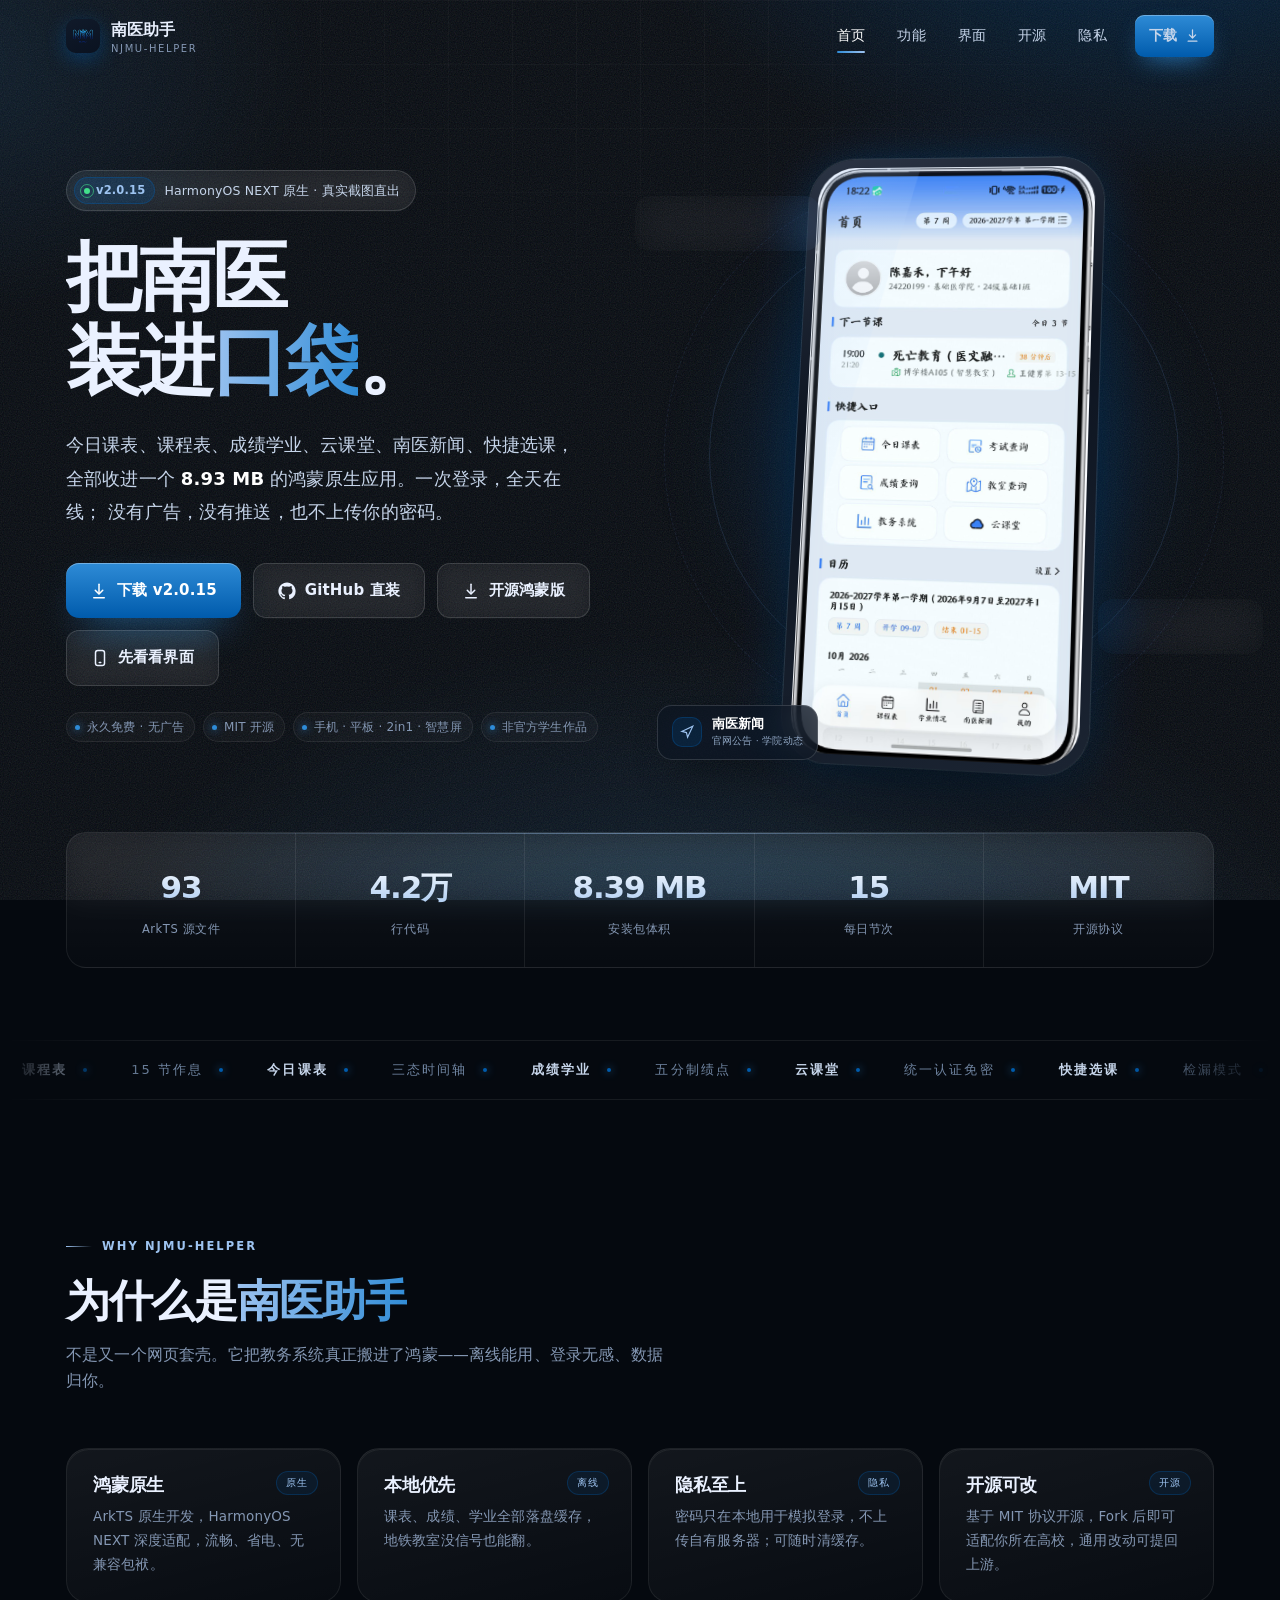
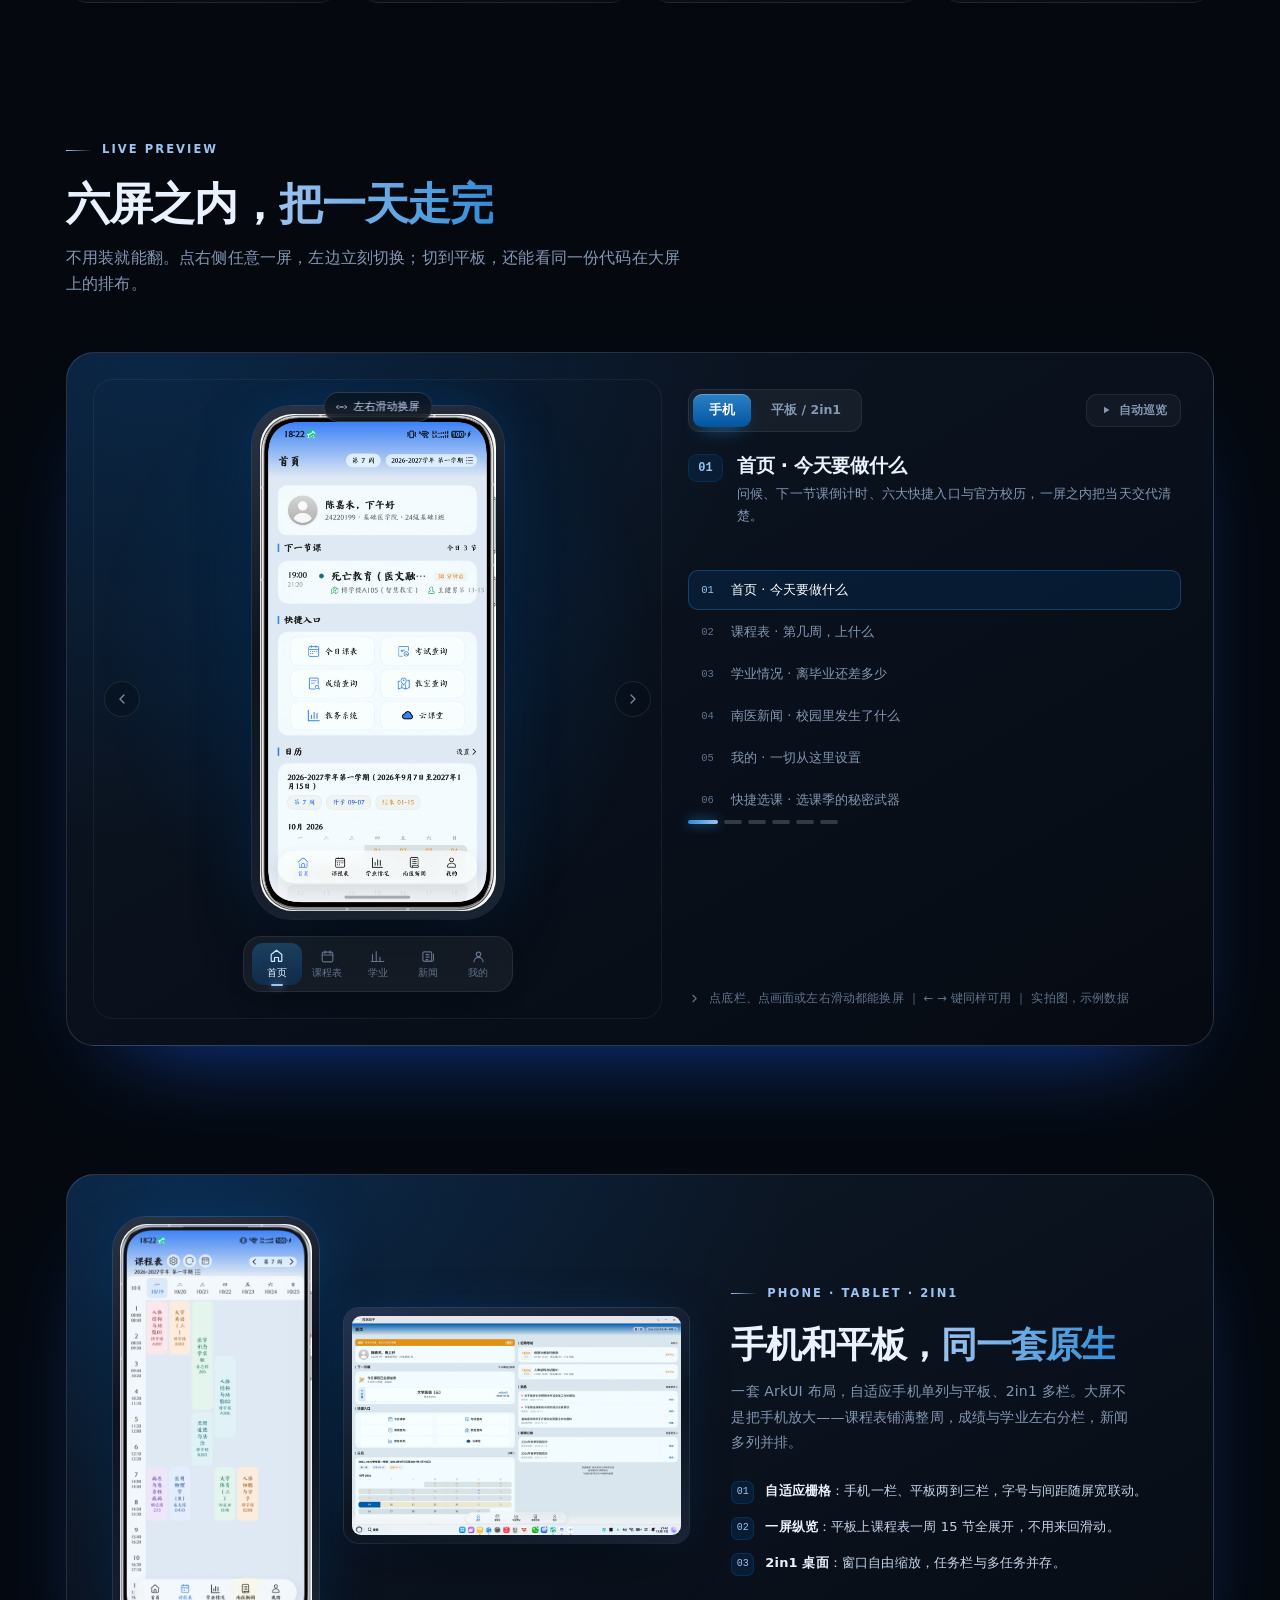
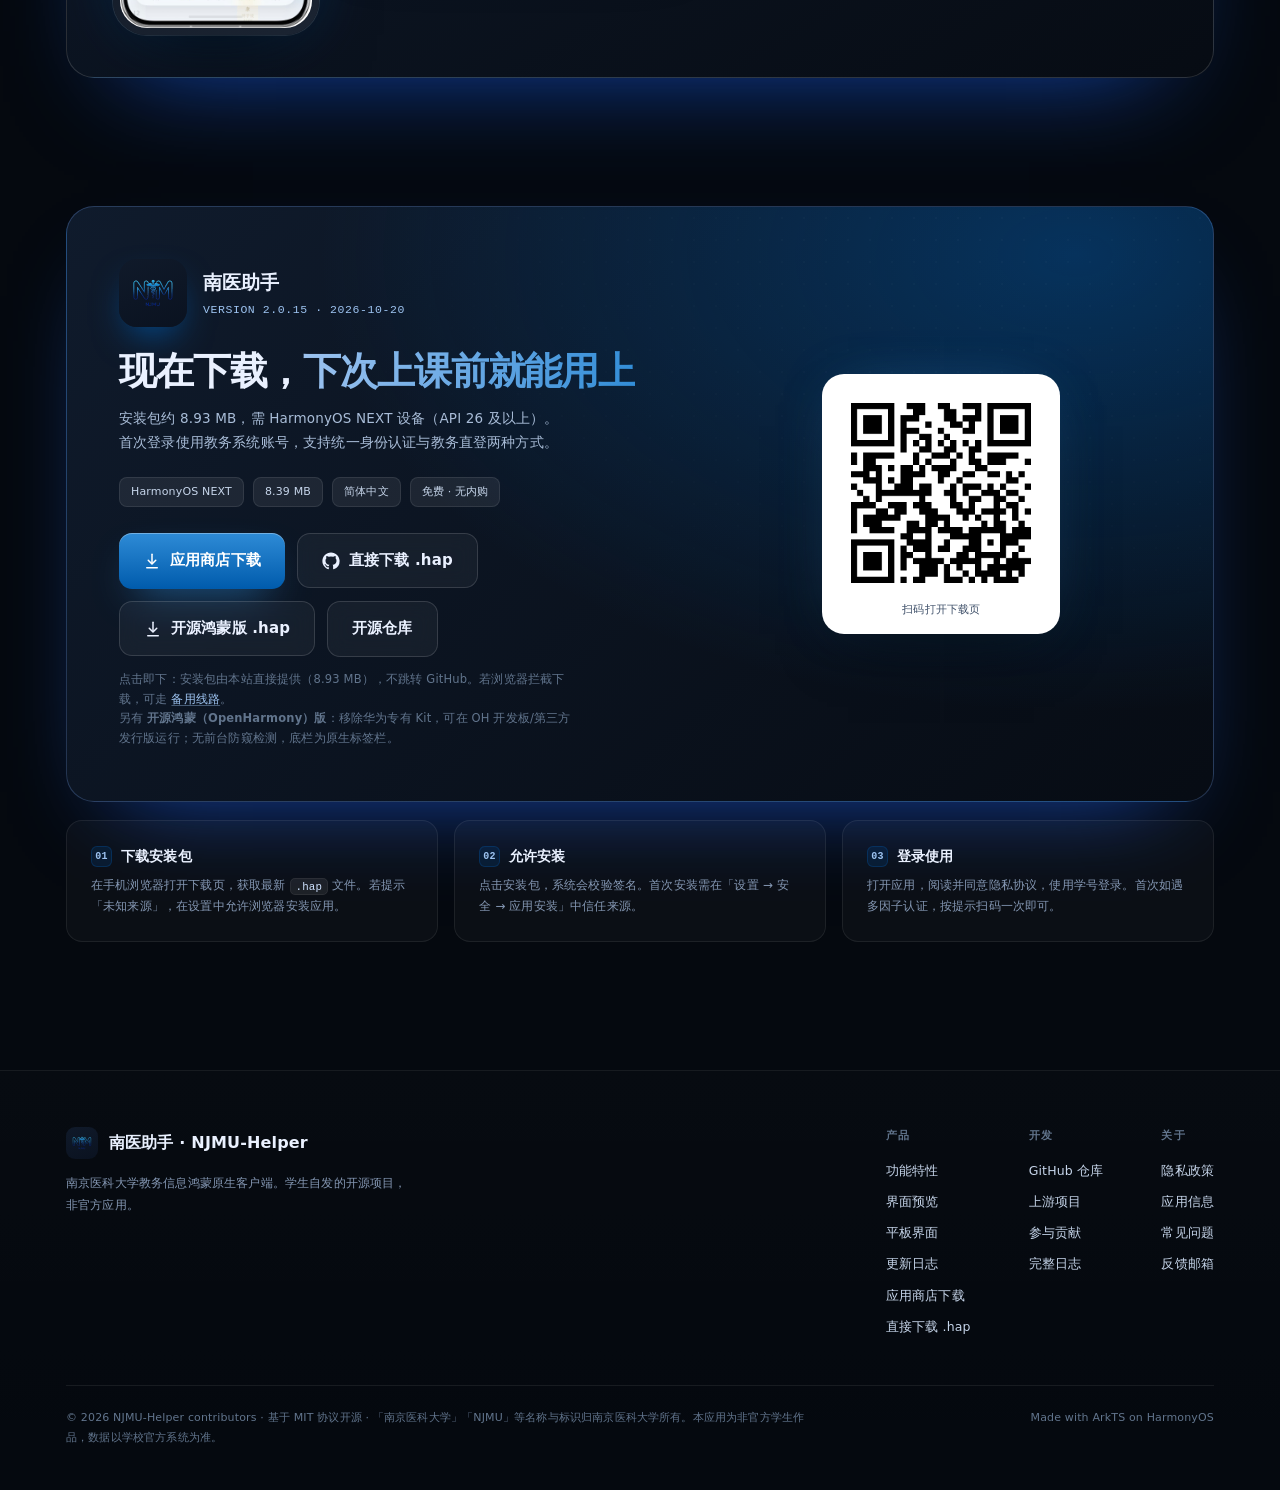
==== commit ba92a6f5: "v2.0.15: 智慧屏/PC 适配、考试导出与日历提醒、接续修复、开源鸿蒙版" ====
--- a/website/index.html
+++ b/website/index.html
@@ -39,7 +39,7 @@
     <div class="wrap hero-grid">
       <div>
         <div class="badge rv">
-          <b><span class="pulse"></span>v2.0.3</b>
+          <b><span class="pulse"></span>v2.0.15</b>
           HarmonyOS NEXT 原生 · 真实截图直出
         </div>
 
@@ -50,18 +50,22 @@
 
         <p class="lead rv" style="--d:220ms">
           今日课表、课程表、成绩学业、云课堂、南医新闻、快捷选课，
-          全部收进一个 <b>8.39&nbsp;MB</b> 的鸿蒙原生应用。一次登录，全天在线；
+          全部收进一个 <b>8.93&nbsp;MB</b> 的鸿蒙原生应用。一次登录，全天在线；
           没有广告，没有推送，也不上传你的密码。
         </p>
 
         <div class="hero-actions rv" style="--d:300ms">
           <a class="btn btn-primary" href="https://www.sydxky.cn/detail.php?id=1034" target="_blank" rel="noopener">
             <svg viewBox="0 0 24 24" fill="none" stroke="currentColor" stroke-width="2" stroke-linecap="round" stroke-linejoin="round"><path d="M12 3v12"/><path d="m7 11 5 5 5-5"/><path d="M5 21h14"/></svg>
-            下载 v2.0.3
+            下载 v2.0.15
           </a>
-          <a class="btn btn-ghost" href="assets/download/NJMU-Helper-2.0.3.hap" download="NJMU-Helper-2.0.3.hap">
+          <a class="btn btn-ghost" href="assets/download/NJMU-Helper-2.0.15.hap" download="NJMU-Helper-2.0.15.hap">
             <svg viewBox="0 0 24 24" fill="currentColor"><path d="M12 .5C5.73.5.5 5.73.5 12c0 5.08 3.29 9.39 7.86 10.91.58.11.79-.25.79-.55 0-.27-.01-1.17-.02-2.12-3.2.7-3.88-1.36-3.88-1.36-.52-1.33-1.28-1.69-1.28-1.69-1.05-.72.08-.7.08-.7 1.16.08 1.77 1.19 1.77 1.19 1.03 1.77 2.7 1.26 3.36.96.1-.75.4-1.26.72-1.55-2.55-.29-5.24-1.28-5.24-5.68 0-1.26.45-2.29 1.19-3.1-.12-.29-.52-1.46.11-3.05 0 0 .96-.31 3.15 1.18a10.9 10.9 0 0 1 5.74 0c2.18-1.49 3.14-1.18 3.14-1.18.63 1.59.23 2.76.12 3.05.74.81 1.19 1.84 1.19 3.1 0 4.42-2.7 5.38-5.26 5.66.42.36.79 1.07.79 2.16 0 1.56-.01 2.82-.01 3.2 0 .31.21.67.8.55A11.51 11.51 0 0 0 23.5 12C23.5 5.73 18.27.5 12 .5z"/></svg>
             GitHub 直装
+          </a>
+          <a class="btn btn-ghost" href="assets/download/NJMU-Helper-2.0.15-oh.hap" download="NJMU-Helper-2.0.15-oh.hap">
+            <svg viewBox="0 0 24 24" fill="none" stroke="currentColor" stroke-width="2" stroke-linecap="round" stroke-linejoin="round"><path d="M12 3v12"/><path d="m7 11 5 5 5-5"/><path d="M5 21h14"/></svg>
+            开源鸿蒙版
           </a>
           <a class="btn btn-ghost" href="shots.html">
             <svg viewBox="0 0 24 24" fill="none" stroke="currentColor" stroke-width="2" stroke-linecap="round" stroke-linejoin="round"><rect x="6" y="2" width="12" height="20" rx="3"/><path d="M11 18h2"/></svg>
@@ -72,7 +76,7 @@
         <div class="hero-meta rv" style="--d:380ms">
           <span><i></i>永久免费 · 无广告</span>
           <span><i></i>MIT 开源</span>
-          <span><i></i>手机 · 平板 · 2in1</span>
+          <span><i></i>手机 · 平板 · 2in1 · 智慧屏</span>
           <span><i></i>非官方学生作品</span>
         </div>
       </div>
@@ -285,10 +289,10 @@
         <div class="dl-left">
           <div class="dl-app">
             <img src="assets/icon.png" alt="南医助手图标" />
-            <div><div class="n">南医助手</div><div class="v">VERSION 2.0.3 · 2026-10-19</div></div>
+            <div><div class="n">南医助手</div><div class="v">VERSION 2.0.15 · 2026-10-20</div></div>
           </div>
           <h2>现在下载，<em class="hl">下次上课前就能用上</em></h2>
-          <p class="p">安装包约 8.39&nbsp;MB，需 HarmonyOS NEXT 设备（API 26 及以上）。首次登录使用教务系统账号，支持统一身份认证与教务直登两种方式。</p>
+          <p class="p">安装包约 8.93&nbsp;MB，需 HarmonyOS NEXT 设备（API 26 及以上）。首次登录使用教务系统账号，支持统一身份认证与教务直登两种方式。</p>
           <div class="dl-meta">
             <span>HarmonyOS NEXT</span>
             <span>8.39 MB</span>
@@ -300,13 +304,17 @@
               <svg viewBox="0 0 24 24" fill="none" stroke="currentColor" stroke-width="2" stroke-linecap="round" stroke-linejoin="round"><path d="M12 3v12"/><path d="m7 11 5 5 5-5"/><path d="M5 21h14"/></svg>
               应用商店下载
             </a>
-            <a class="btn btn-ghost" href="assets/download/NJMU-Helper-2.0.3.hap" download="NJMU-Helper-2.0.3.hap">
+            <a class="btn btn-ghost" href="assets/download/NJMU-Helper-2.0.15.hap" download="NJMU-Helper-2.0.15.hap">
               <svg viewBox="0 0 24 24" fill="currentColor"><path d="M12 .5C5.73.5.5 5.73.5 12c0 5.08 3.29 9.39 7.86 10.91.58.11.79-.25.79-.55 0-.27-.01-1.17-.02-2.12-3.2.7-3.88-1.36-3.88-1.36-.52-1.33-1.28-1.69-1.28-1.69-1.05-.72.08-.7.08-.7 1.16.08 1.77 1.19 1.77 1.19 1.03 1.77 2.7 1.26 3.36.96.1-.75.4-1.26.72-1.55-2.55-.29-5.24-1.28-5.24-5.68 0-1.26.45-2.29 1.19-3.1-.12-.29-.52-1.46.11-3.05 0 0 .96-.31 3.15 1.18a10.9 10.9 0 0 1 5.74 0c2.18-1.49 3.14-1.18 3.14-1.18.63 1.59.23 2.76.12 3.05.74.81 1.19 1.84 1.19 3.1 0 4.42-2.7 5.38-5.26 5.66.42.36.79 1.07.79 2.16 0 1.56-.01 2.82-.01 3.2 0 .31.21.67.8.55A11.51 11.51 0 0 0 23.5 12C23.5 5.73 18.27.5 12 .5z"/></svg>
               直接下载 .hap
             </a>
+            <a class="btn btn-ghost" href="assets/download/NJMU-Helper-2.0.15-oh.hap" download="NJMU-Helper-2.0.15-oh.hap">
+              <svg viewBox="0 0 24 24" fill="none" stroke="currentColor" stroke-width="2" stroke-linecap="round" stroke-linejoin="round"><path d="M12 3v12"/><path d="m7 11 5 5 5-5"/><path d="M5 21h14"/></svg>
+              开源鸿蒙版 .hap
+            </a>
             <a class="btn btn-ghost" id="repoBtn2" href="#" target="_blank" rel="noopener">开源仓库</a>
           </div>
-          <p class="dl-note">点击即下：安装包由本站直接提供（8.39&nbsp;MB），不跳转 GitHub。若浏览器拦截下载，可走 <a href="https://github.com/xiopeng32-ai/NJMU-Helper/releases/download/v2.0.3/NJMU-Helper-2.0.3.hap" target="_blank" rel="noopener">备用线路</a>。</p>
+          <p class="dl-note">点击即下：安装包由本站直接提供（8.93&nbsp;MB），不跳转 GitHub。若浏览器拦截下载，可走 <a href="https://github.com/xiopeng32-ai/NJMU-Helper/releases/download/v2.0.15/NJMU-Helper-2.0.15.hap" target="_blank" rel="noopener">备用线路</a>。<br>另有 <b>开源鸿蒙（OpenHarmony）版</b>：移除华为专有 Kit，可在 OH 开发板/第三方发行版运行；无前台防窥检测，底栏为原生标签栏。</p>
         </div>
         <div class="dl-right">
           <div class="qr">
@@ -339,7 +347,7 @@
           <a href="shots.html#tablet">平板界面</a>
           <a href="opensource.html#changelog">更新日志</a>
           <a href="https://www.sydxky.cn/detail.php?id=1034" target="_blank" rel="noopener">应用商店下载</a>
-          <a href="assets/download/NJMU-Helper-2.0.3.hap" download="NJMU-Helper-2.0.3.hap">直接下载 .hap</a>
+          <a href="assets/download/NJMU-Helper-2.0.15.hap" download="NJMU-Helper-2.0.15.hap">直接下载 .hap</a>
         </div>
         <div class="foot-col"><h5>开发</h5>
           <a id="repoBtn3" href="#" target="_blank" rel="noopener">GitHub 仓库</a>
--- a/website/assets/style.css
+++ b/website/assets/style.css
@@ -285,7 +285,7 @@
 .hero-meta i{width:5px;height:5px;border-radius:50%;background:var(--b2);box-shadow:0 0 8px var(--b2)}
 
 /* stage */
-.stage{position:relative;display:flex;justify-content:center;align-items:center;min-height:620px}
+.stage{position:relative;display:flex;justify-content:center;align-items:center;min-height:620px;touch-action:pan-y}
 .stage-glow{
   position:absolute;width:520px;height:520px;border-radius:50%;
   background:radial-gradient(circle,rgba(0,91,172,.44),rgba(0,91,172,0) 66%);
@@ -312,9 +312,25 @@
   transition:transform .85s var(--ease),box-shadow .6s;
   will-change:transform;
 }
-.stage:hover .phone{
-  transform:perspective(1600px) rotateY(calc(-13deg + var(--hx,0deg))) rotateX(calc(4deg + var(--hy,0deg))) rotateZ(1.2deg);
-}
+/* 3D 环绕：由脚本写入 --hx / --hy / --pz / --gx / --gy */
+.stage .phone{
+  transform:
+    perspective(1500px)
+    translate3d(0,0,var(--pz,0px))
+    rotateY(calc(-13deg + var(--hx,0deg)))
+    rotateX(calc(4deg + var(--hy,0deg)))
+    rotateZ(1.2deg);
+  transition:box-shadow .5s;
+}
+.stage.is-orbit .phone{
+  box-shadow:var(--shadow),0 0 0 1px rgba(255,255,255,.16),0 30px 80px -26px rgba(0,0,0,.96),0 0 74px -8px rgba(0,91,172,.62);
+}
+.stage .phone::after{
+  content:"";position:absolute;inset:0;border-radius:46px;z-index:5;pointer-events:none;
+  background:radial-gradient(240px 300px at var(--gx,50%) var(--gy,0%),rgba(198,226,255,.17),rgba(198,226,255,0) 68%);
+  opacity:0;transition:opacity .45s;
+}
+.stage.is-orbit .phone::after{opacity:1}
 .screen{
   position:relative;border-radius:38px;overflow:hidden;background:#070c14;
   height:592px;display:flex;flex-direction:column;
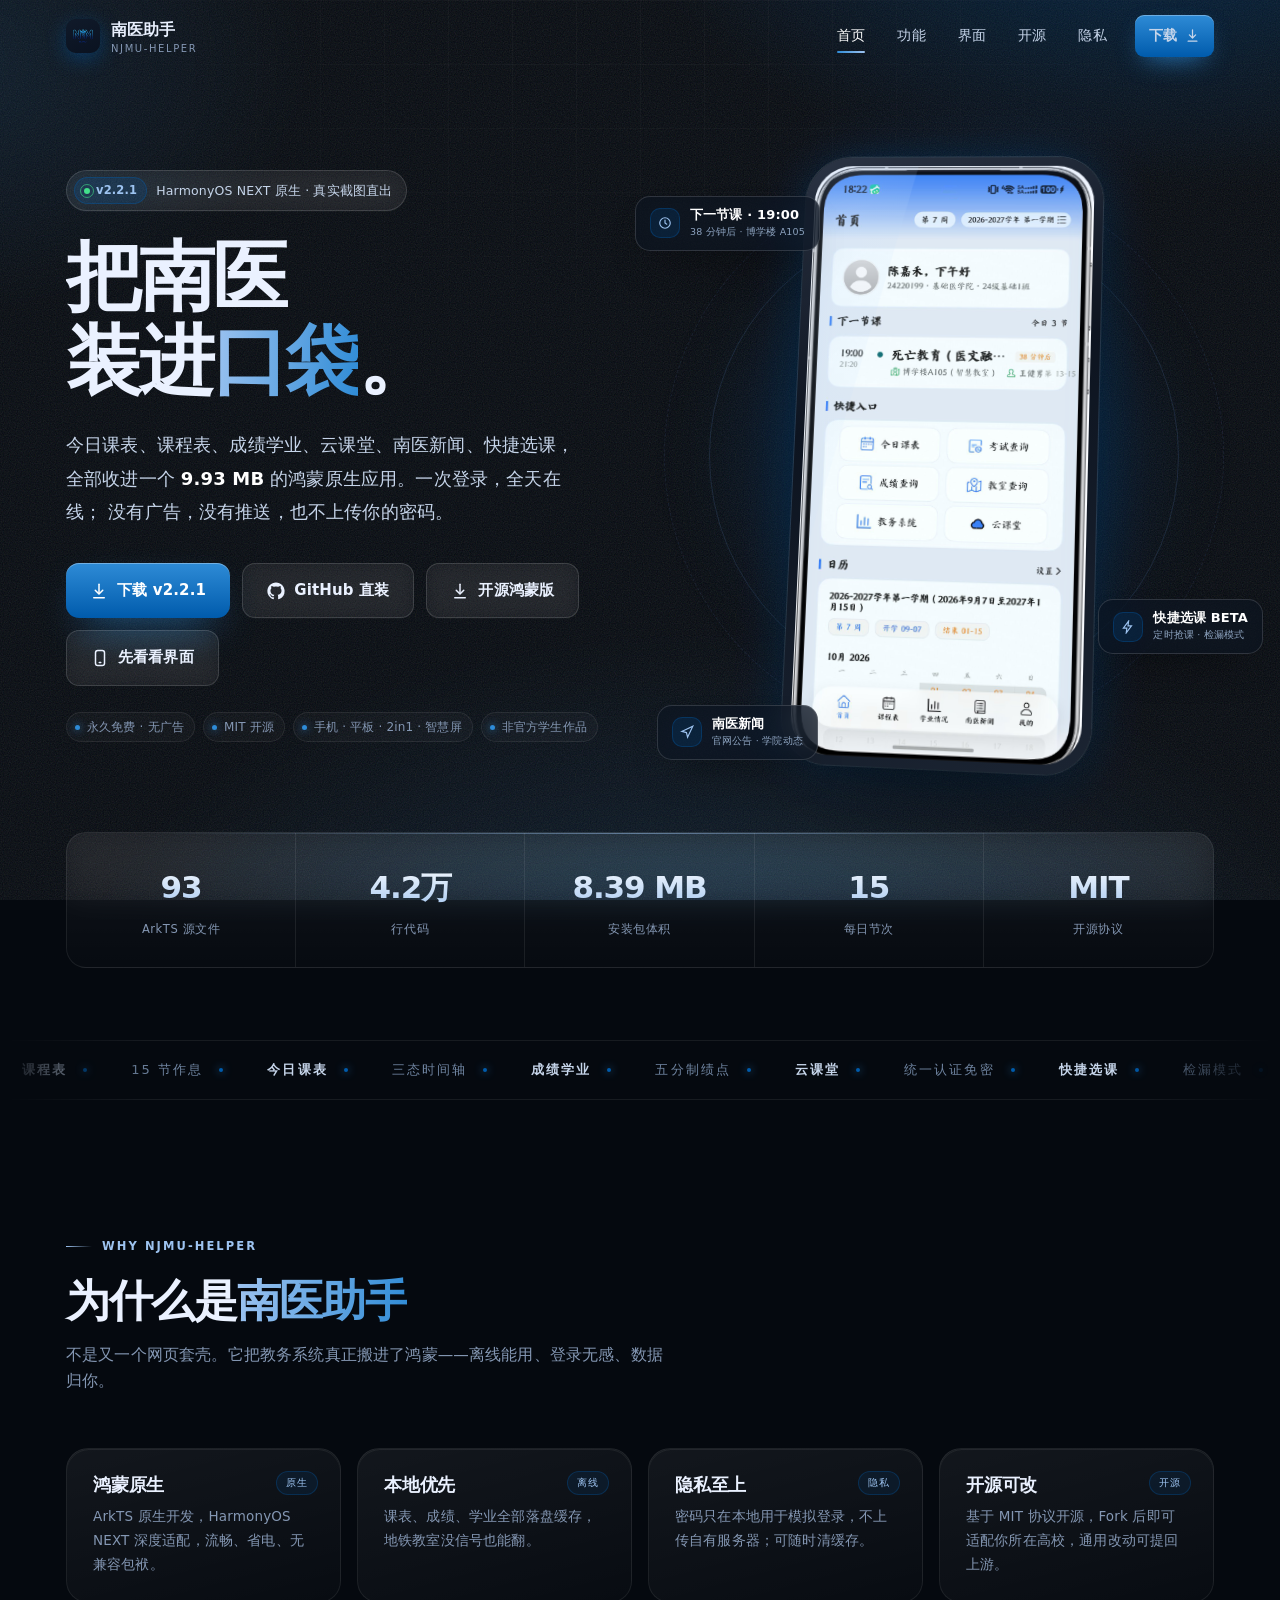
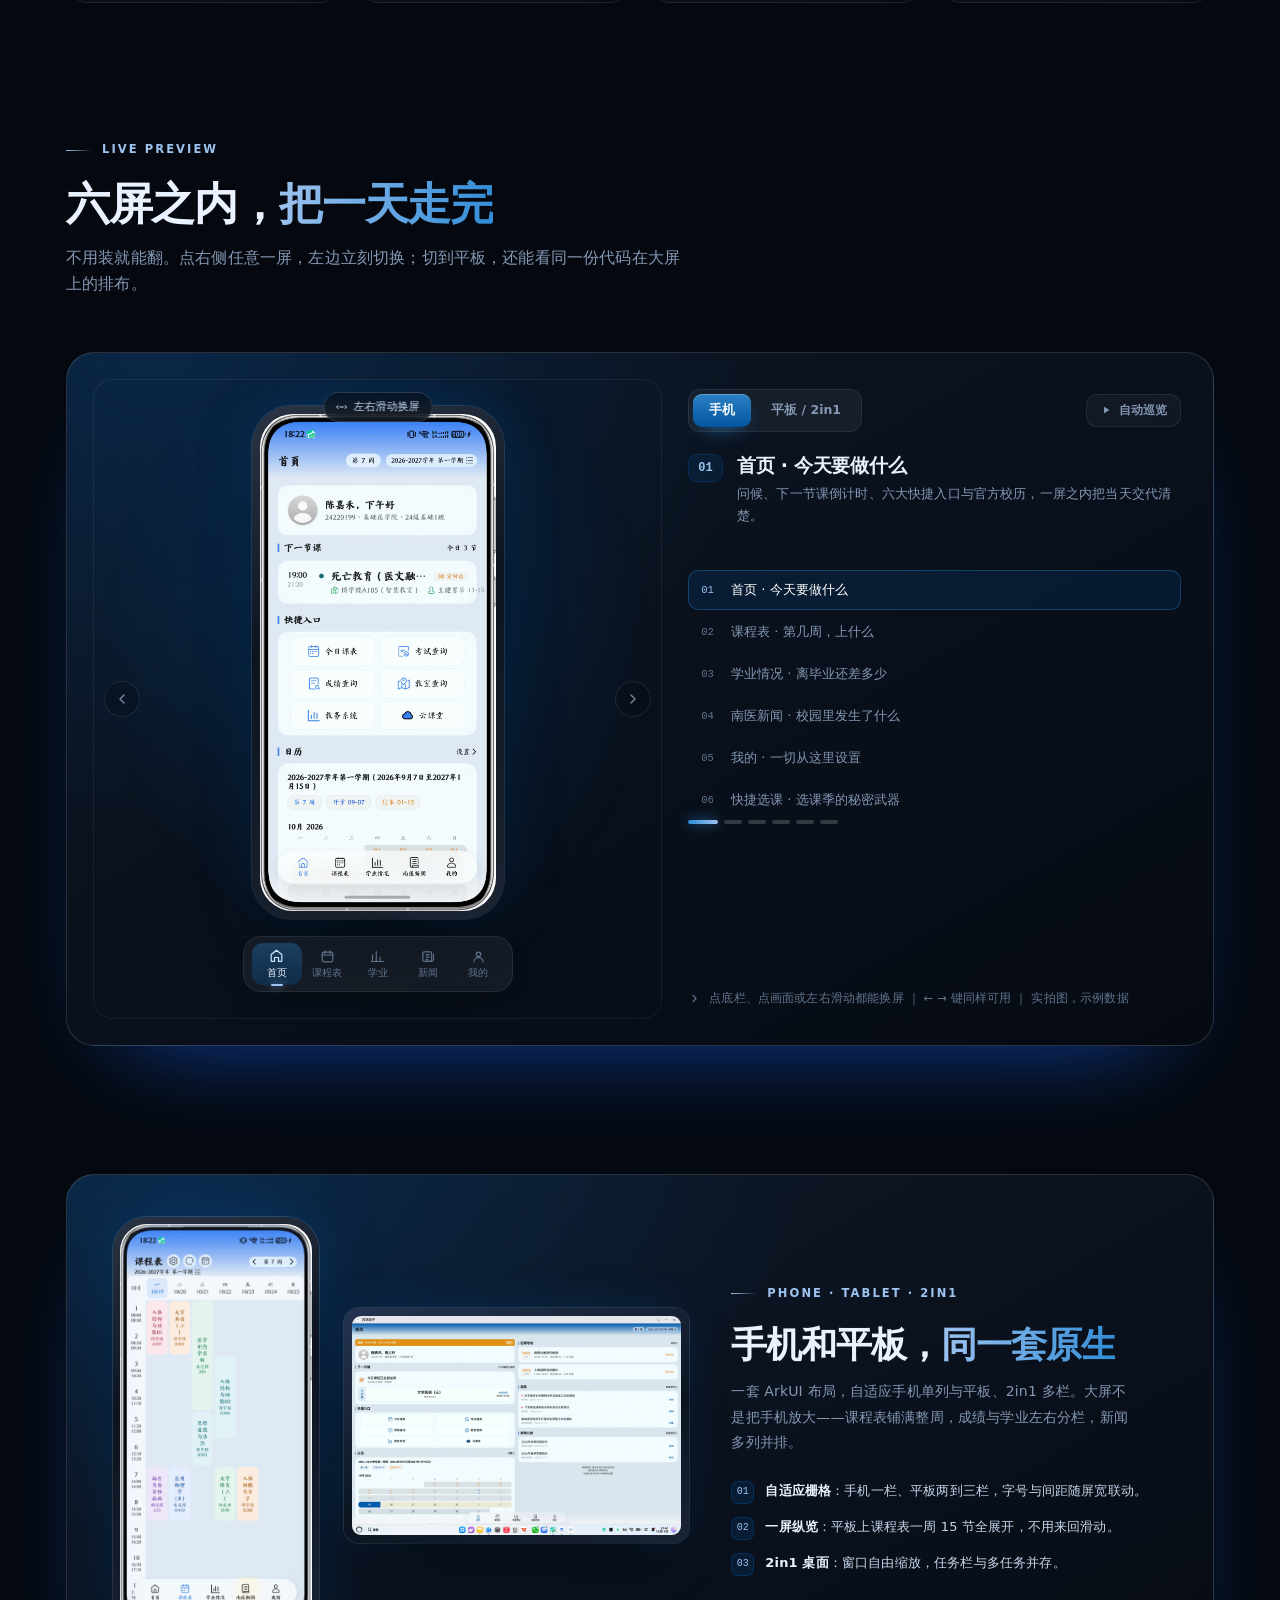
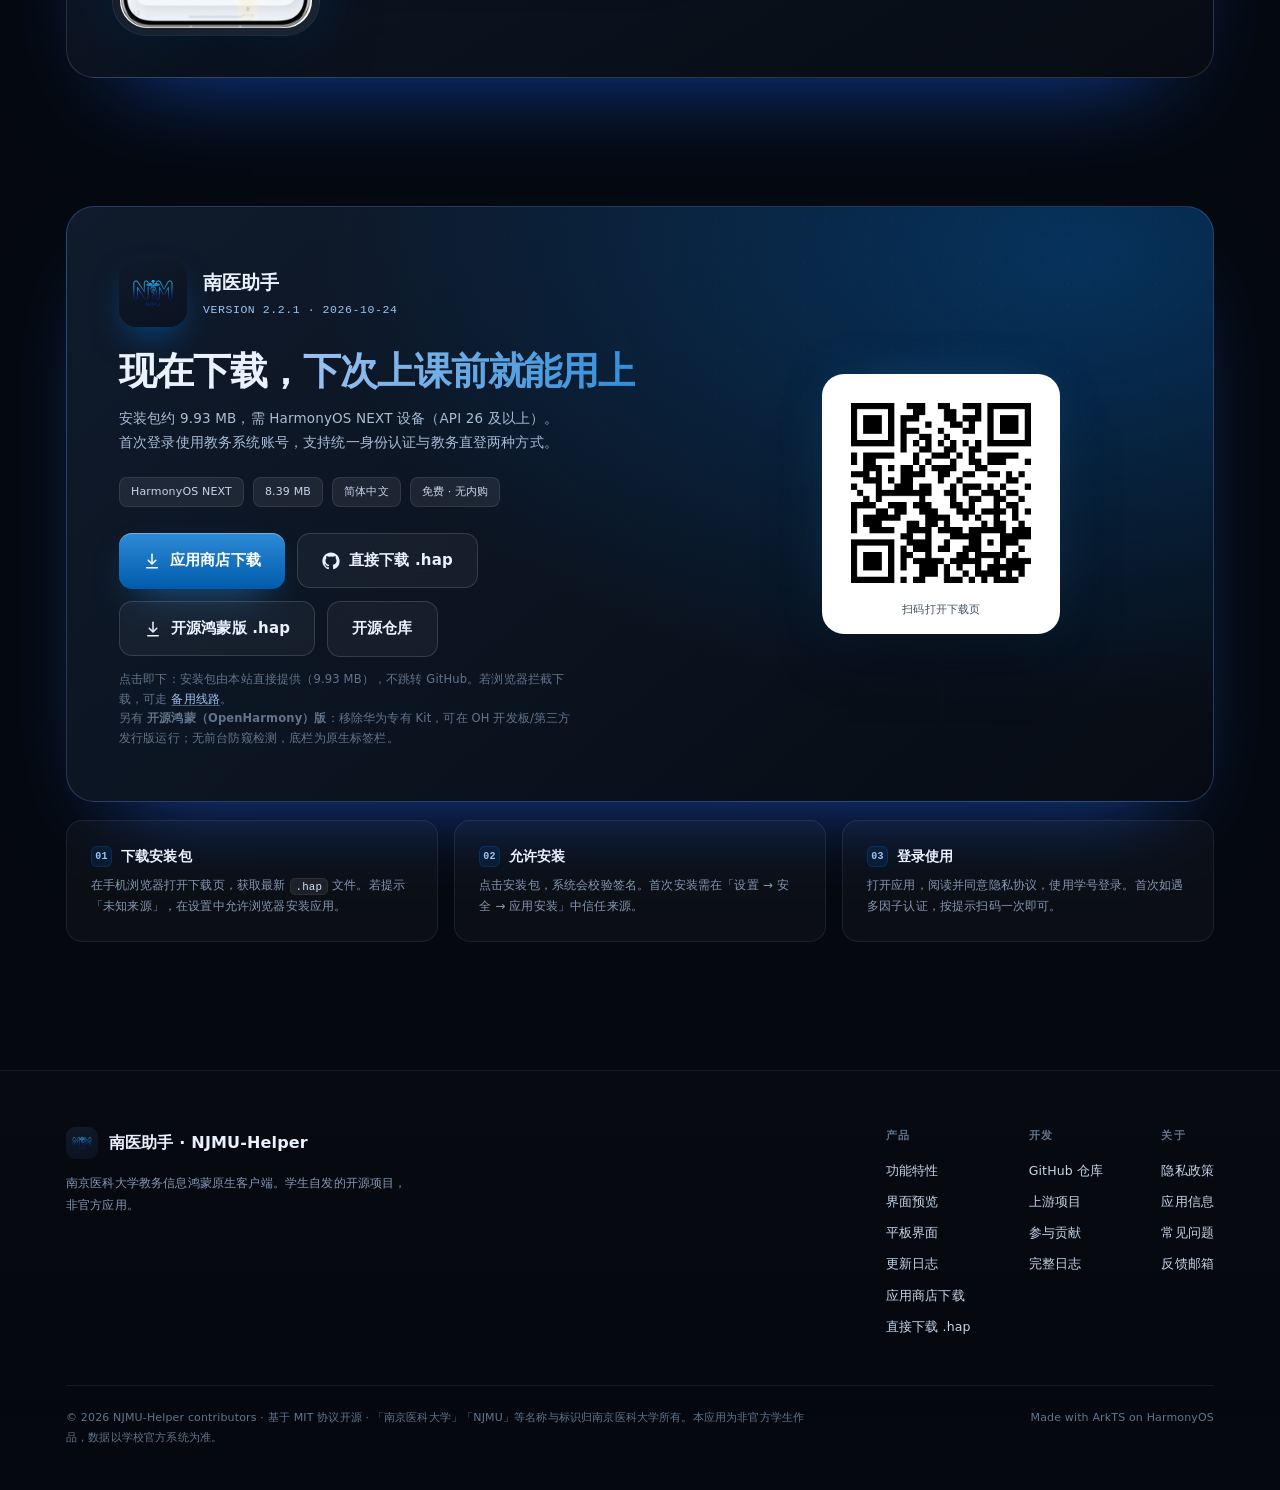
==== commit 077d6e3e: "chore: 同步至 v2.2.1，清理不应公开的内容（上架/备案材料、内部接口配置、安装包二进制）" ====
--- a/website/index.html
+++ b/website/index.html
@@ -39,7 +39,7 @@
     <div class="wrap hero-grid">
       <div>
         <div class="badge rv">
-          <b><span class="pulse"></span>v2.0.15</b>
+          <b><span class="pulse"></span>v2.2.1</b>
           HarmonyOS NEXT 原生 · 真实截图直出
         </div>
 
@@ -50,16 +50,16 @@
 
         <p class="lead rv" style="--d:220ms">
           今日课表、课程表、成绩学业、云课堂、南医新闻、快捷选课，
-          全部收进一个 <b>8.93&nbsp;MB</b> 的鸿蒙原生应用。一次登录，全天在线；
+          全部收进一个 <b>9.93&nbsp;MB</b> 的鸿蒙原生应用。一次登录，全天在线；
           没有广告，没有推送，也不上传你的密码。
         </p>
 
         <div class="hero-actions rv" style="--d:300ms">
           <a class="btn btn-primary" href="https://www.sydxky.cn/detail.php?id=1034" target="_blank" rel="noopener">
             <svg viewBox="0 0 24 24" fill="none" stroke="currentColor" stroke-width="2" stroke-linecap="round" stroke-linejoin="round"><path d="M12 3v12"/><path d="m7 11 5 5 5-5"/><path d="M5 21h14"/></svg>
-            下载 v2.0.15
+            下载 v2.2.1
           </a>
-          <a class="btn btn-ghost" href="assets/download/NJMU-Helper-2.0.15.hap" download="NJMU-Helper-2.0.15.hap">
+          <a class="btn btn-ghost" href="assets/download/NJMU-Helper-2.2.1.hap" download="NJMU-Helper-2.2.1.hap">
             <svg viewBox="0 0 24 24" fill="currentColor"><path d="M12 .5C5.73.5.5 5.73.5 12c0 5.08 3.29 9.39 7.86 10.91.58.11.79-.25.79-.55 0-.27-.01-1.17-.02-2.12-3.2.7-3.88-1.36-3.88-1.36-.52-1.33-1.28-1.69-1.28-1.69-1.05-.72.08-.7.08-.7 1.16.08 1.77 1.19 1.77 1.19 1.03 1.77 2.7 1.26 3.36.96.1-.75.4-1.26.72-1.55-2.55-.29-5.24-1.28-5.24-5.68 0-1.26.45-2.29 1.19-3.1-.12-.29-.52-1.46.11-3.05 0 0 .96-.31 3.15 1.18a10.9 10.9 0 0 1 5.74 0c2.18-1.49 3.14-1.18 3.14-1.18.63 1.59.23 2.76.12 3.05.74.81 1.19 1.84 1.19 3.1 0 4.42-2.7 5.38-5.26 5.66.42.36.79 1.07.79 2.16 0 1.56-.01 2.82-.01 3.2 0 .31.21.67.8.55A11.51 11.51 0 0 0 23.5 12C23.5 5.73 18.27.5 12 .5z"/></svg>
             GitHub 直装
           </a>
@@ -289,10 +289,10 @@
         <div class="dl-left">
           <div class="dl-app">
             <img src="assets/icon.png" alt="南医助手图标" />
-            <div><div class="n">南医助手</div><div class="v">VERSION 2.0.15 · 2026-10-20</div></div>
+            <div><div class="n">南医助手</div><div class="v">VERSION 2.2.1 · 2026-10-24</div></div>
           </div>
           <h2>现在下载，<em class="hl">下次上课前就能用上</em></h2>
-          <p class="p">安装包约 8.93&nbsp;MB，需 HarmonyOS NEXT 设备（API 26 及以上）。首次登录使用教务系统账号，支持统一身份认证与教务直登两种方式。</p>
+          <p class="p">安装包约 9.93&nbsp;MB，需 HarmonyOS NEXT 设备（API 26 及以上）。首次登录使用教务系统账号，支持统一身份认证与教务直登两种方式。</p>
           <div class="dl-meta">
             <span>HarmonyOS NEXT</span>
             <span>8.39 MB</span>
@@ -304,7 +304,7 @@
               <svg viewBox="0 0 24 24" fill="none" stroke="currentColor" stroke-width="2" stroke-linecap="round" stroke-linejoin="round"><path d="M12 3v12"/><path d="m7 11 5 5 5-5"/><path d="M5 21h14"/></svg>
               应用商店下载
             </a>
-            <a class="btn btn-ghost" href="assets/download/NJMU-Helper-2.0.15.hap" download="NJMU-Helper-2.0.15.hap">
+            <a class="btn btn-ghost" href="assets/download/NJMU-Helper-2.2.1.hap" download="NJMU-Helper-2.2.1.hap">
               <svg viewBox="0 0 24 24" fill="currentColor"><path d="M12 .5C5.73.5.5 5.73.5 12c0 5.08 3.29 9.39 7.86 10.91.58.11.79-.25.79-.55 0-.27-.01-1.17-.02-2.12-3.2.7-3.88-1.36-3.88-1.36-.52-1.33-1.28-1.69-1.28-1.69-1.05-.72.08-.7.08-.7 1.16.08 1.77 1.19 1.77 1.19 1.03 1.77 2.7 1.26 3.36.96.1-.75.4-1.26.72-1.55-2.55-.29-5.24-1.28-5.24-5.68 0-1.26.45-2.29 1.19-3.1-.12-.29-.52-1.46.11-3.05 0 0 .96-.31 3.15 1.18a10.9 10.9 0 0 1 5.74 0c2.18-1.49 3.14-1.18 3.14-1.18.63 1.59.23 2.76.12 3.05.74.81 1.19 1.84 1.19 3.1 0 4.42-2.7 5.38-5.26 5.66.42.36.79 1.07.79 2.16 0 1.56-.01 2.82-.01 3.2 0 .31.21.67.8.55A11.51 11.51 0 0 0 23.5 12C23.5 5.73 18.27.5 12 .5z"/></svg>
               直接下载 .hap
             </a>
@@ -314,7 +314,7 @@
             </a>
             <a class="btn btn-ghost" id="repoBtn2" href="#" target="_blank" rel="noopener">开源仓库</a>
           </div>
-          <p class="dl-note">点击即下：安装包由本站直接提供（8.93&nbsp;MB），不跳转 GitHub。若浏览器拦截下载，可走 <a href="https://github.com/xiopeng32-ai/NJMU-Helper/releases/download/v2.0.15/NJMU-Helper-2.0.15.hap" target="_blank" rel="noopener">备用线路</a>。<br>另有 <b>开源鸿蒙（OpenHarmony）版</b>：移除华为专有 Kit，可在 OH 开发板/第三方发行版运行；无前台防窥检测，底栏为原生标签栏。</p>
+          <p class="dl-note">点击即下：安装包由本站直接提供（9.93&nbsp;MB），不跳转 GitHub。若浏览器拦截下载，可走 <a href="https://github.com/xiopeng32-ai/NJMU-Helper/releases/download/v2.2.1/NJMU-Helper-2.2.1.hap" target="_blank" rel="noopener">备用线路</a>。<br>另有 <b>开源鸿蒙（OpenHarmony）版</b>：移除华为专有 Kit，可在 OH 开发板/第三方发行版运行；无前台防窥检测，底栏为原生标签栏。</p>
         </div>
         <div class="dl-right">
           <div class="qr">
@@ -347,7 +347,7 @@
           <a href="shots.html#tablet">平板界面</a>
           <a href="opensource.html#changelog">更新日志</a>
           <a href="https://www.sydxky.cn/detail.php?id=1034" target="_blank" rel="noopener">应用商店下载</a>
-          <a href="assets/download/NJMU-Helper-2.0.15.hap" download="NJMU-Helper-2.0.15.hap">直接下载 .hap</a>
+          <a href="assets/download/NJMU-Helper-2.2.1.hap" download="NJMU-Helper-2.2.1.hap">直接下载 .hap</a>
         </div>
         <div class="foot-col"><h5>开发</h5>
           <a id="repoBtn3" href="#" target="_blank" rel="noopener">GitHub 仓库</a>
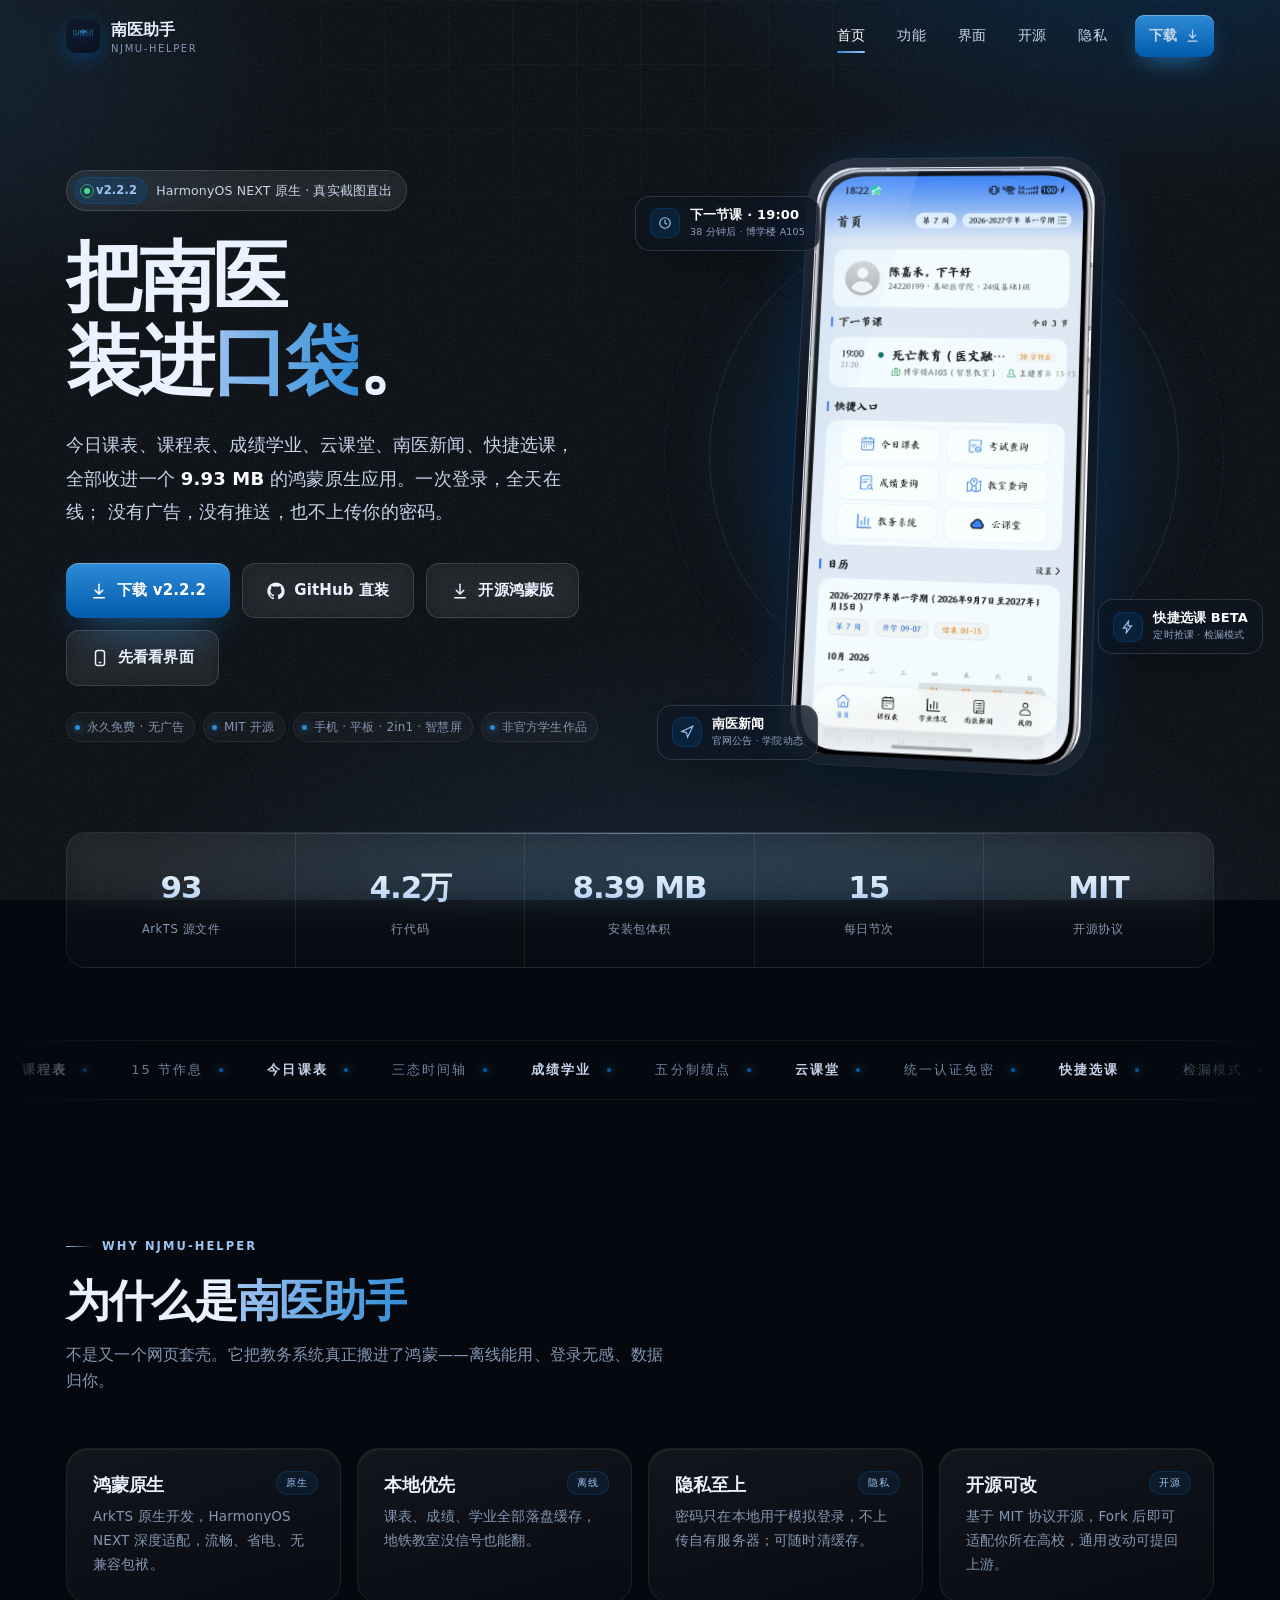
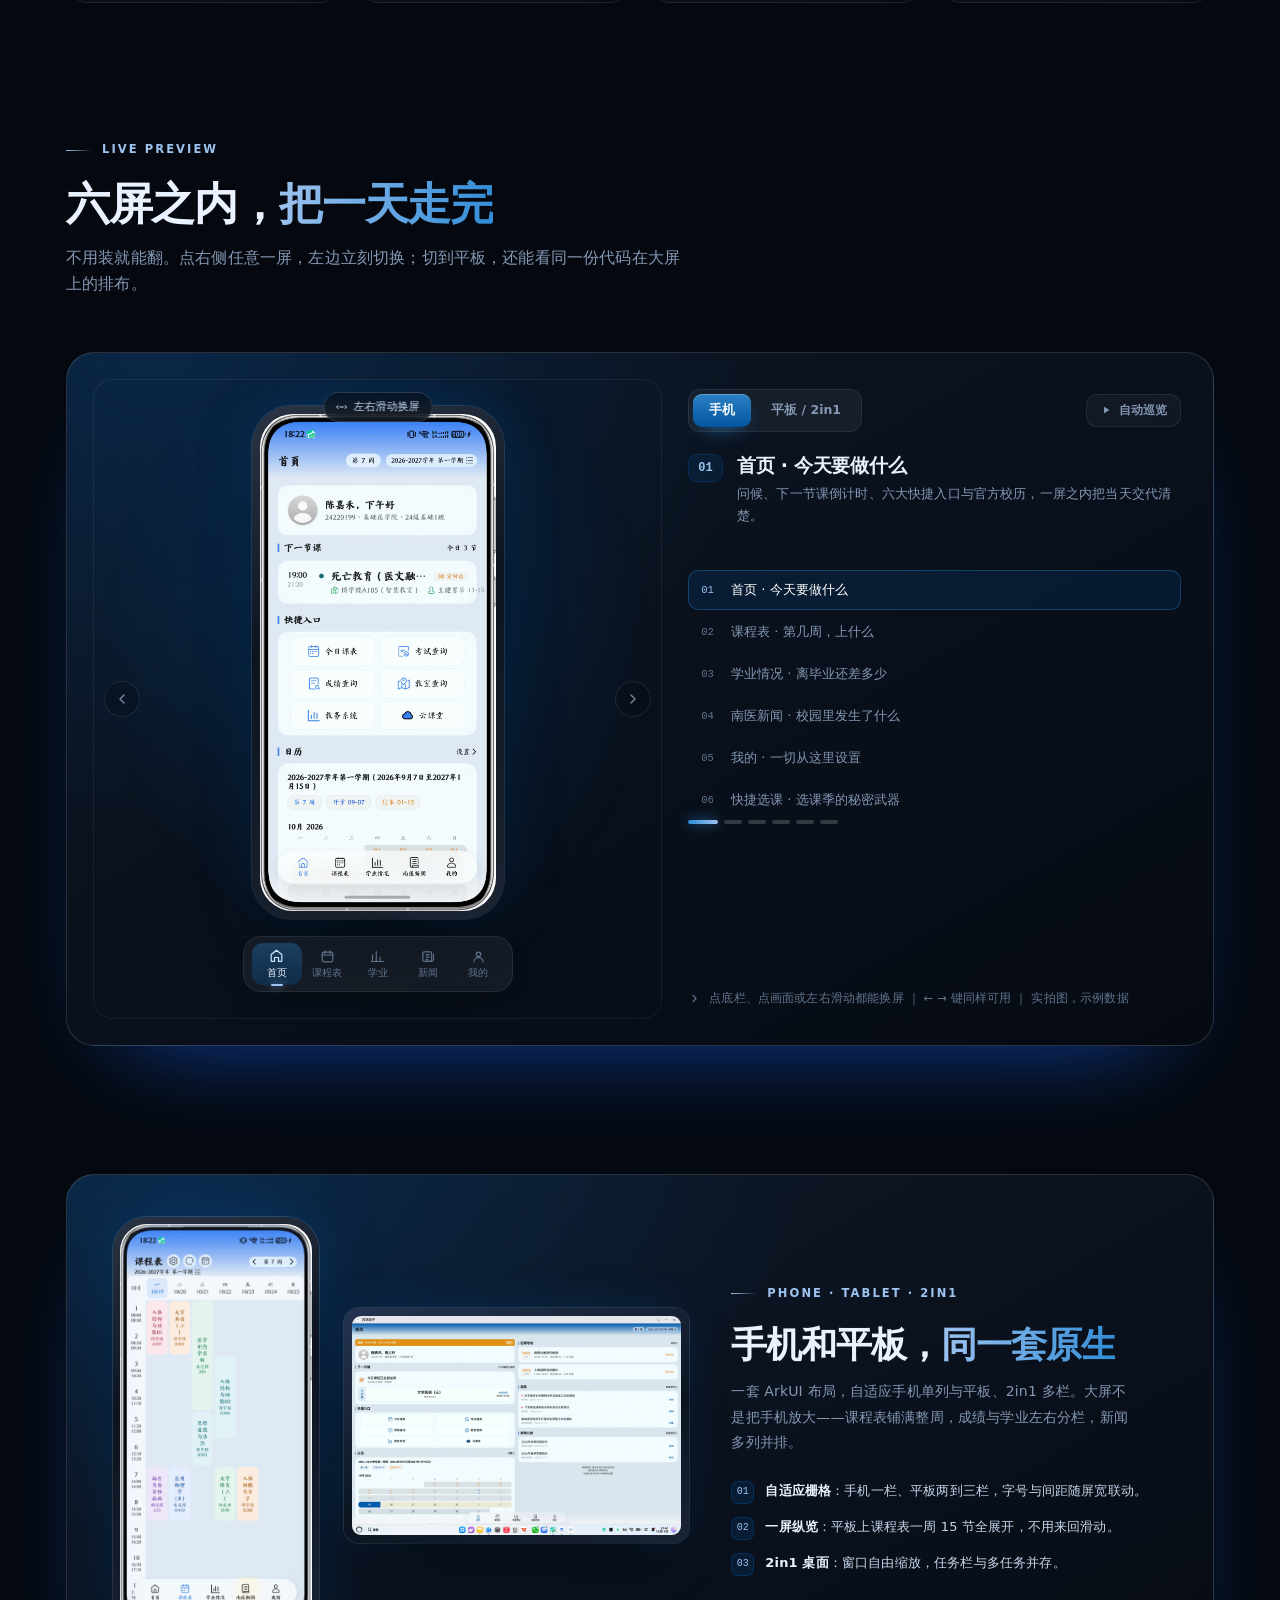
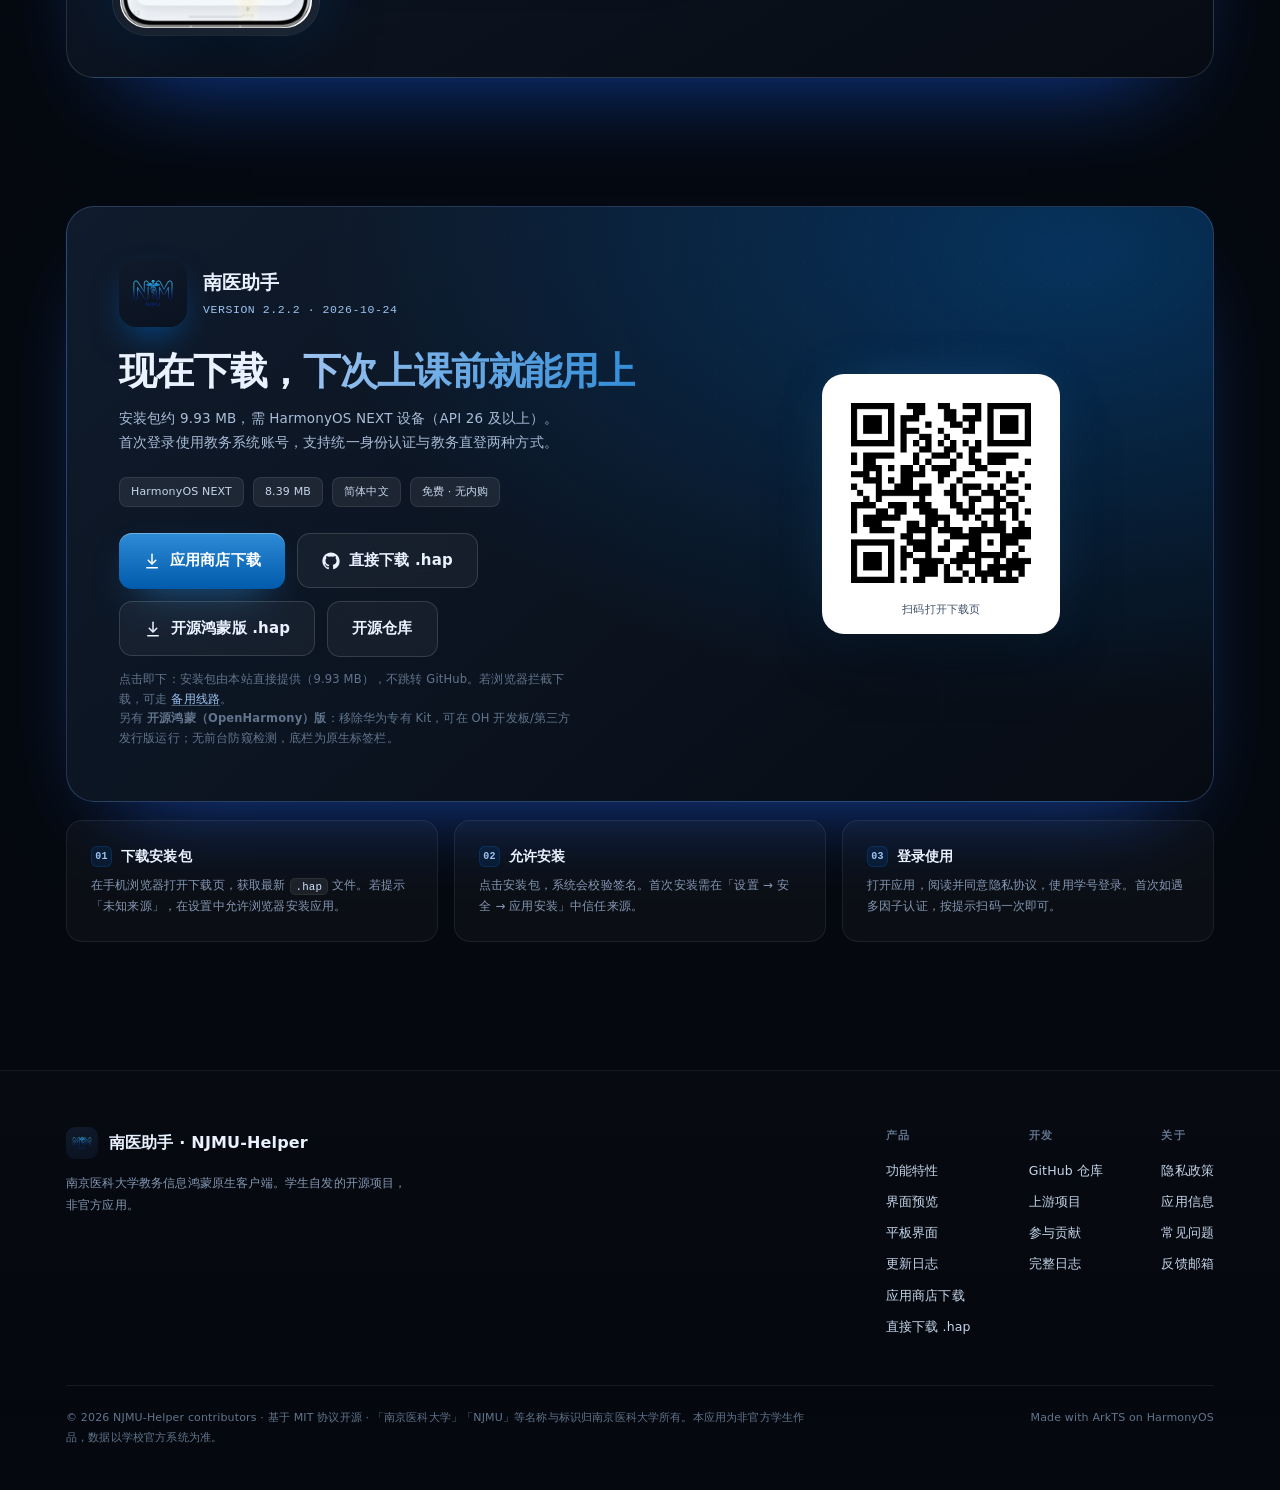
==== commit a9126db7: "chore: 同步至 v2.2.1，清理不应公开的内容（上架/备案材料、内部接口配置、安装包二进制）" ====
--- a/website/index.html
+++ b/website/index.html
@@ -39,7 +39,7 @@
     <div class="wrap hero-grid">
       <div>
         <div class="badge rv">
-          <b><span class="pulse"></span>v2.2.1</b>
+          <b><span class="pulse"></span>v2.2.2</b>
           HarmonyOS NEXT 原生 · 真实截图直出
         </div>
 
@@ -57,9 +57,9 @@
         <div class="hero-actions rv" style="--d:300ms">
           <a class="btn btn-primary" href="https://www.sydxky.cn/detail.php?id=1034" target="_blank" rel="noopener">
             <svg viewBox="0 0 24 24" fill="none" stroke="currentColor" stroke-width="2" stroke-linecap="round" stroke-linejoin="round"><path d="M12 3v12"/><path d="m7 11 5 5 5-5"/><path d="M5 21h14"/></svg>
-            下载 v2.2.1
+            下载 v2.2.2
           </a>
-          <a class="btn btn-ghost" href="assets/download/NJMU-Helper-2.2.1.hap" download="NJMU-Helper-2.2.1.hap">
+          <a class="btn btn-ghost" href="assets/download/NJMU-Helper-2.2.2.hap" download="NJMU-Helper-2.2.2.hap">
             <svg viewBox="0 0 24 24" fill="currentColor"><path d="M12 .5C5.73.5.5 5.73.5 12c0 5.08 3.29 9.39 7.86 10.91.58.11.79-.25.79-.55 0-.27-.01-1.17-.02-2.12-3.2.7-3.88-1.36-3.88-1.36-.52-1.33-1.28-1.69-1.28-1.69-1.05-.72.08-.7.08-.7 1.16.08 1.77 1.19 1.77 1.19 1.03 1.77 2.7 1.26 3.36.96.1-.75.4-1.26.72-1.55-2.55-.29-5.24-1.28-5.24-5.68 0-1.26.45-2.29 1.19-3.1-.12-.29-.52-1.46.11-3.05 0 0 .96-.31 3.15 1.18a10.9 10.9 0 0 1 5.74 0c2.18-1.49 3.14-1.18 3.14-1.18.63 1.59.23 2.76.12 3.05.74.81 1.19 1.84 1.19 3.1 0 4.42-2.7 5.38-5.26 5.66.42.36.79 1.07.79 2.16 0 1.56-.01 2.82-.01 3.2 0 .31.21.67.8.55A11.51 11.51 0 0 0 23.5 12C23.5 5.73 18.27.5 12 .5z"/></svg>
             GitHub 直装
           </a>
@@ -289,7 +289,7 @@
         <div class="dl-left">
           <div class="dl-app">
             <img src="assets/icon.png" alt="南医助手图标" />
-            <div><div class="n">南医助手</div><div class="v">VERSION 2.2.1 · 2026-10-24</div></div>
+            <div><div class="n">南医助手</div><div class="v">VERSION 2.2.2 · 2026-10-24</div></div>
           </div>
           <h2>现在下载，<em class="hl">下次上课前就能用上</em></h2>
           <p class="p">安装包约 9.93&nbsp;MB，需 HarmonyOS NEXT 设备（API 26 及以上）。首次登录使用教务系统账号，支持统一身份认证与教务直登两种方式。</p>
@@ -304,7 +304,7 @@
               <svg viewBox="0 0 24 24" fill="none" stroke="currentColor" stroke-width="2" stroke-linecap="round" stroke-linejoin="round"><path d="M12 3v12"/><path d="m7 11 5 5 5-5"/><path d="M5 21h14"/></svg>
               应用商店下载
             </a>
-            <a class="btn btn-ghost" href="assets/download/NJMU-Helper-2.2.1.hap" download="NJMU-Helper-2.2.1.hap">
+            <a class="btn btn-ghost" href="assets/download/NJMU-Helper-2.2.2.hap" download="NJMU-Helper-2.2.2.hap">
               <svg viewBox="0 0 24 24" fill="currentColor"><path d="M12 .5C5.73.5.5 5.73.5 12c0 5.08 3.29 9.39 7.86 10.91.58.11.79-.25.79-.55 0-.27-.01-1.17-.02-2.12-3.2.7-3.88-1.36-3.88-1.36-.52-1.33-1.28-1.69-1.28-1.69-1.05-.72.08-.7.08-.7 1.16.08 1.77 1.19 1.77 1.19 1.03 1.77 2.7 1.26 3.36.96.1-.75.4-1.26.72-1.55-2.55-.29-5.24-1.28-5.24-5.68 0-1.26.45-2.29 1.19-3.1-.12-.29-.52-1.46.11-3.05 0 0 .96-.31 3.15 1.18a10.9 10.9 0 0 1 5.74 0c2.18-1.49 3.14-1.18 3.14-1.18.63 1.59.23 2.76.12 3.05.74.81 1.19 1.84 1.19 3.1 0 4.42-2.7 5.38-5.26 5.66.42.36.79 1.07.79 2.16 0 1.56-.01 2.82-.01 3.2 0 .31.21.67.8.55A11.51 11.51 0 0 0 23.5 12C23.5 5.73 18.27.5 12 .5z"/></svg>
               直接下载 .hap
             </a>
@@ -314,7 +314,7 @@
             </a>
             <a class="btn btn-ghost" id="repoBtn2" href="#" target="_blank" rel="noopener">开源仓库</a>
           </div>
-          <p class="dl-note">点击即下：安装包由本站直接提供（9.93&nbsp;MB），不跳转 GitHub。若浏览器拦截下载，可走 <a href="https://github.com/xiopeng32-ai/NJMU-Helper/releases/download/v2.2.1/NJMU-Helper-2.2.1.hap" target="_blank" rel="noopener">备用线路</a>。<br>另有 <b>开源鸿蒙（OpenHarmony）版</b>：移除华为专有 Kit，可在 OH 开发板/第三方发行版运行；无前台防窥检测，底栏为原生标签栏。</p>
+          <p class="dl-note">点击即下：安装包由本站直接提供（9.93&nbsp;MB），不跳转 GitHub。若浏览器拦截下载，可走 <a href="https://github.com/xiopeng32-ai/NJMU-Helper/releases/download/v2.2.2/NJMU-Helper-2.2.2.hap" target="_blank" rel="noopener">备用线路</a>。<br>另有 <b>开源鸿蒙（OpenHarmony）版</b>：移除华为专有 Kit，可在 OH 开发板/第三方发行版运行；无前台防窥检测，底栏为原生标签栏。</p>
         </div>
         <div class="dl-right">
           <div class="qr">
@@ -347,7 +347,7 @@
           <a href="shots.html#tablet">平板界面</a>
           <a href="opensource.html#changelog">更新日志</a>
           <a href="https://www.sydxky.cn/detail.php?id=1034" target="_blank" rel="noopener">应用商店下载</a>
-          <a href="assets/download/NJMU-Helper-2.2.1.hap" download="NJMU-Helper-2.2.1.hap">直接下载 .hap</a>
+          <a href="assets/download/NJMU-Helper-2.2.2.hap" download="NJMU-Helper-2.2.2.hap">直接下载 .hap</a>
         </div>
         <div class="foot-col"><h5>开发</h5>
           <a id="repoBtn3" href="#" target="_blank" rel="noopener">GitHub 仓库</a>
